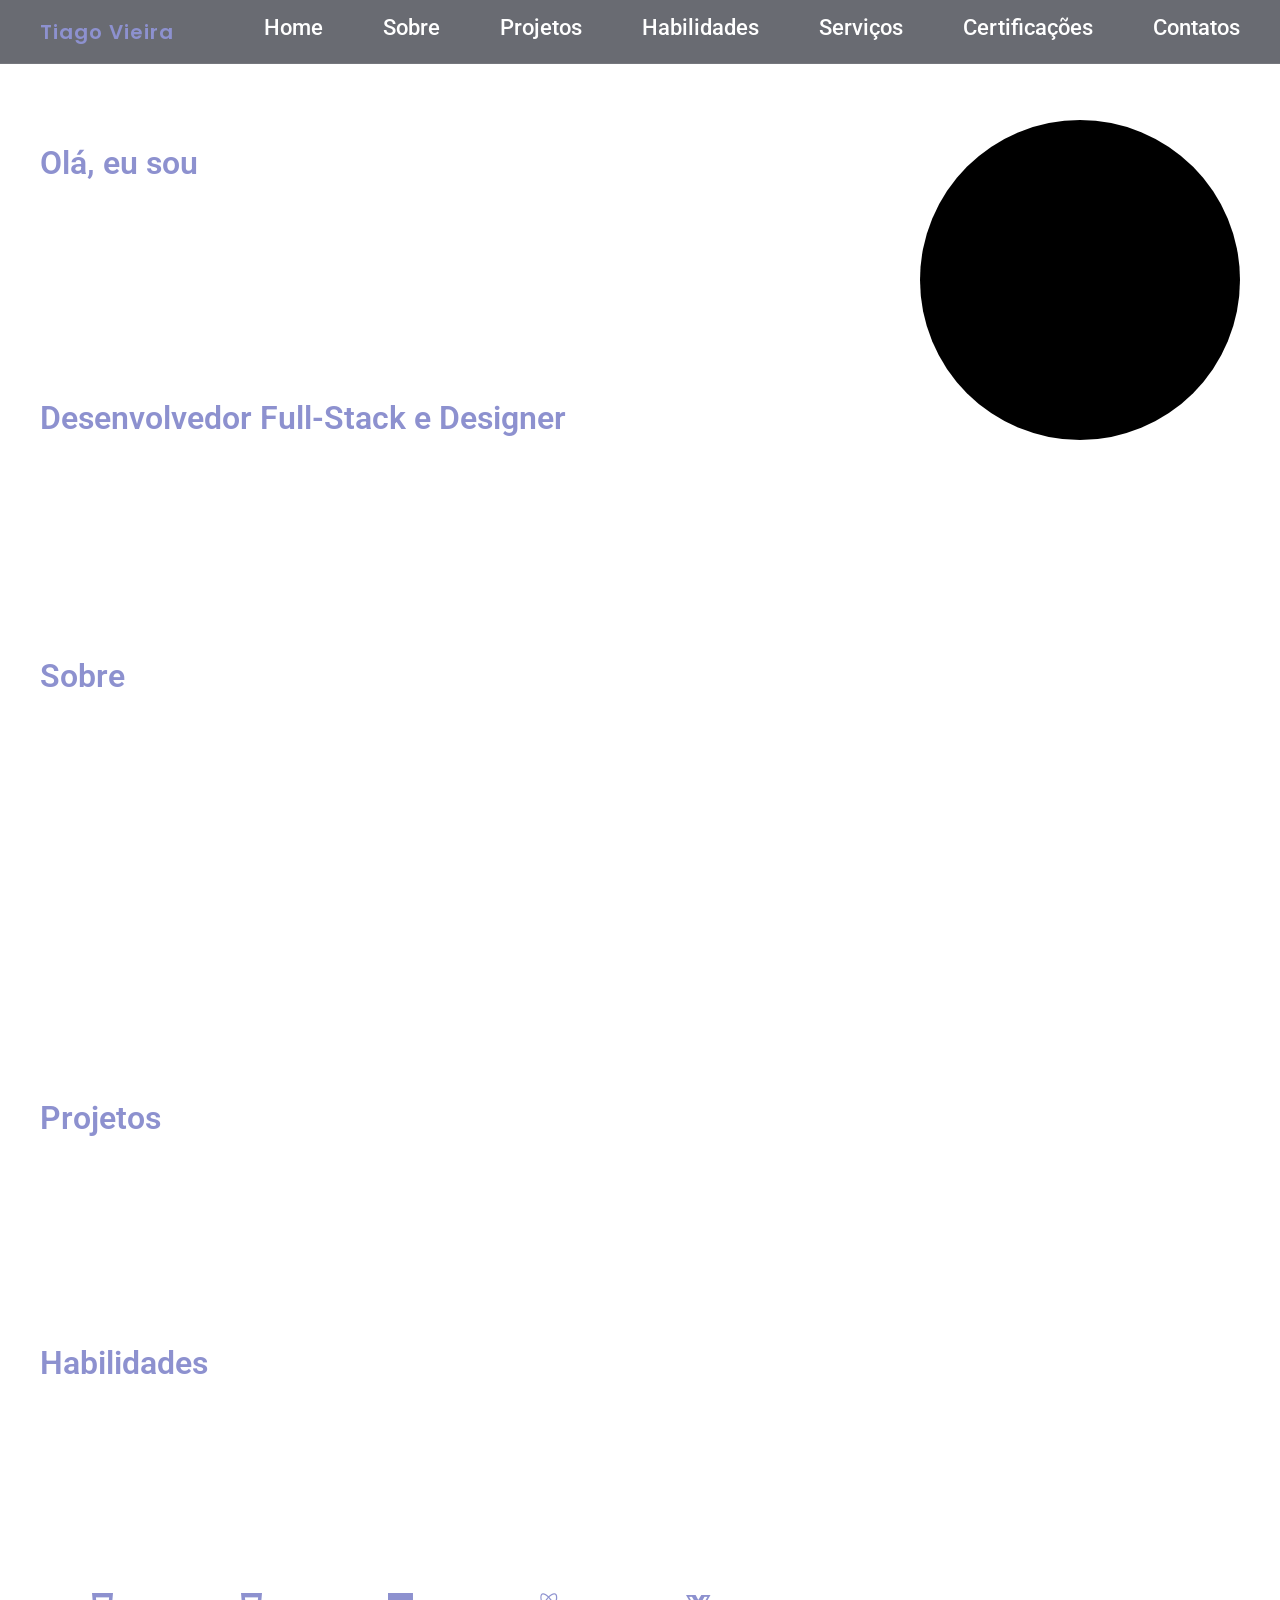
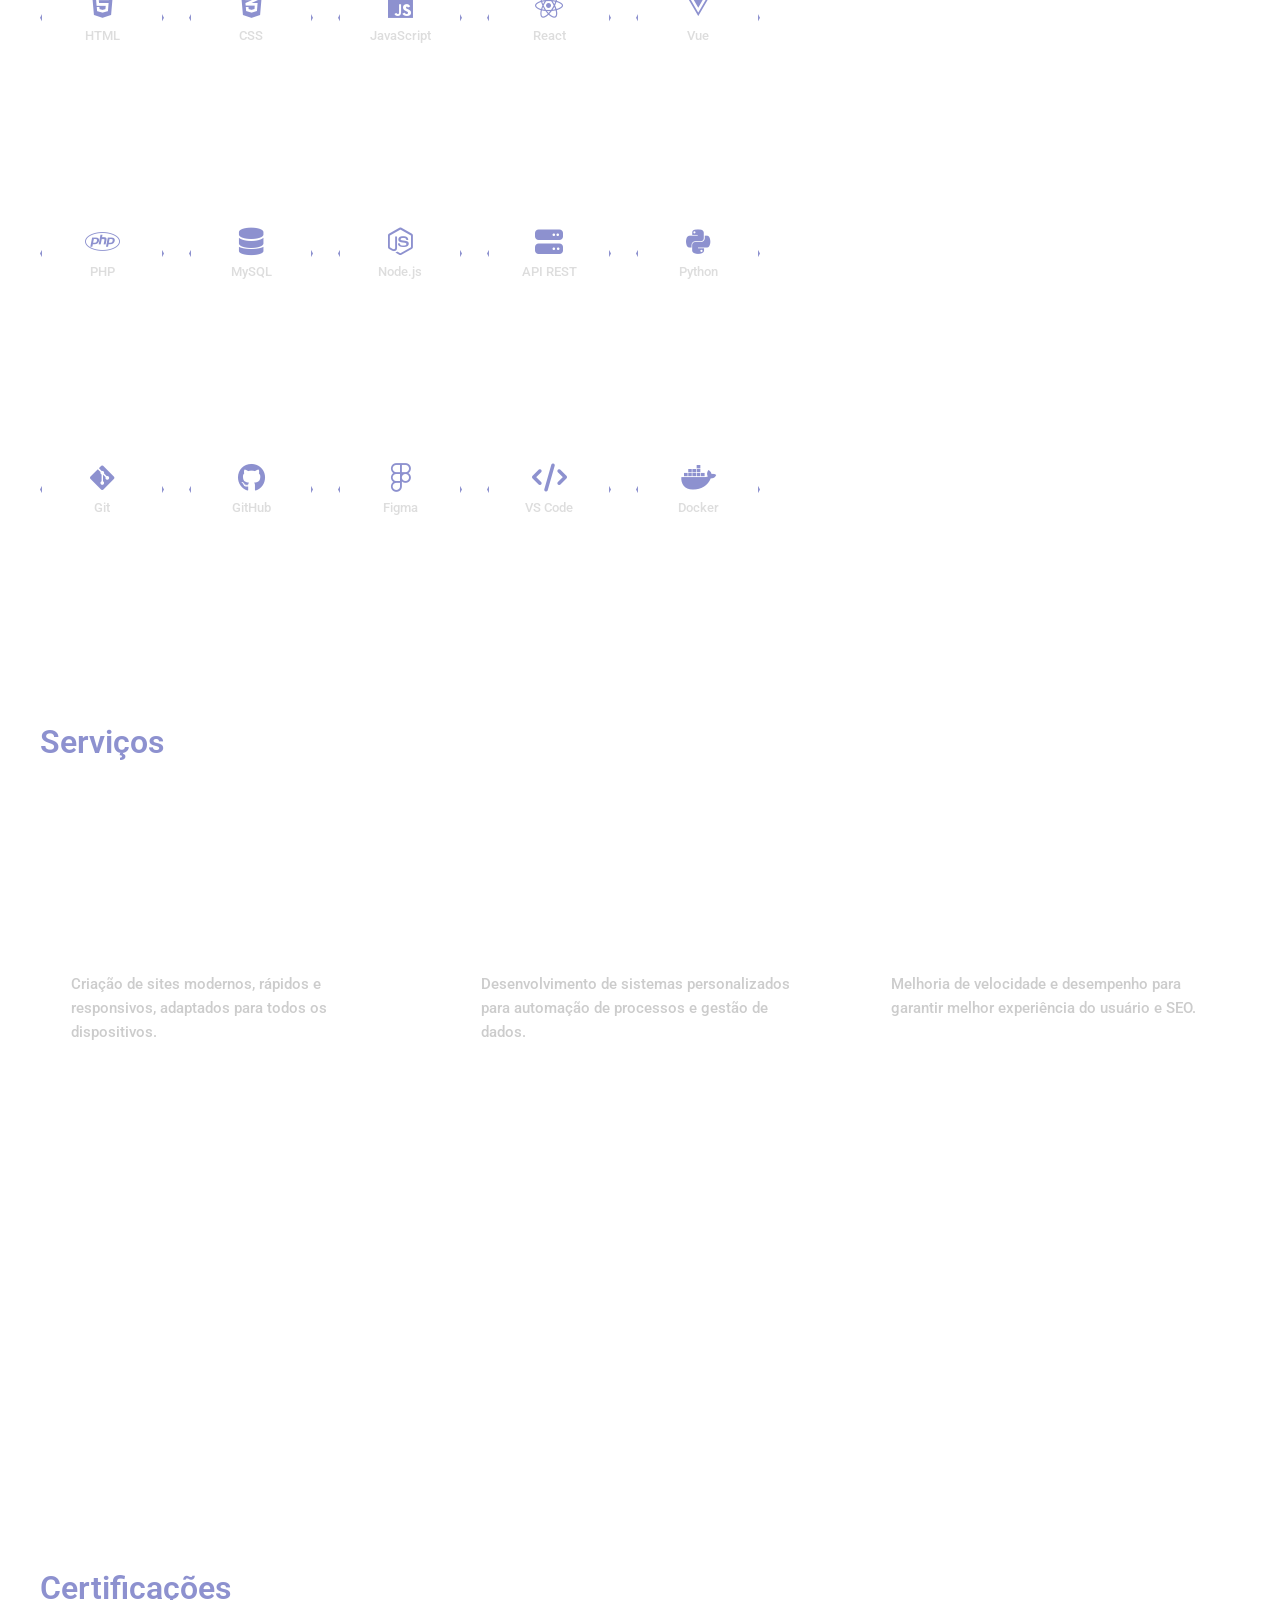
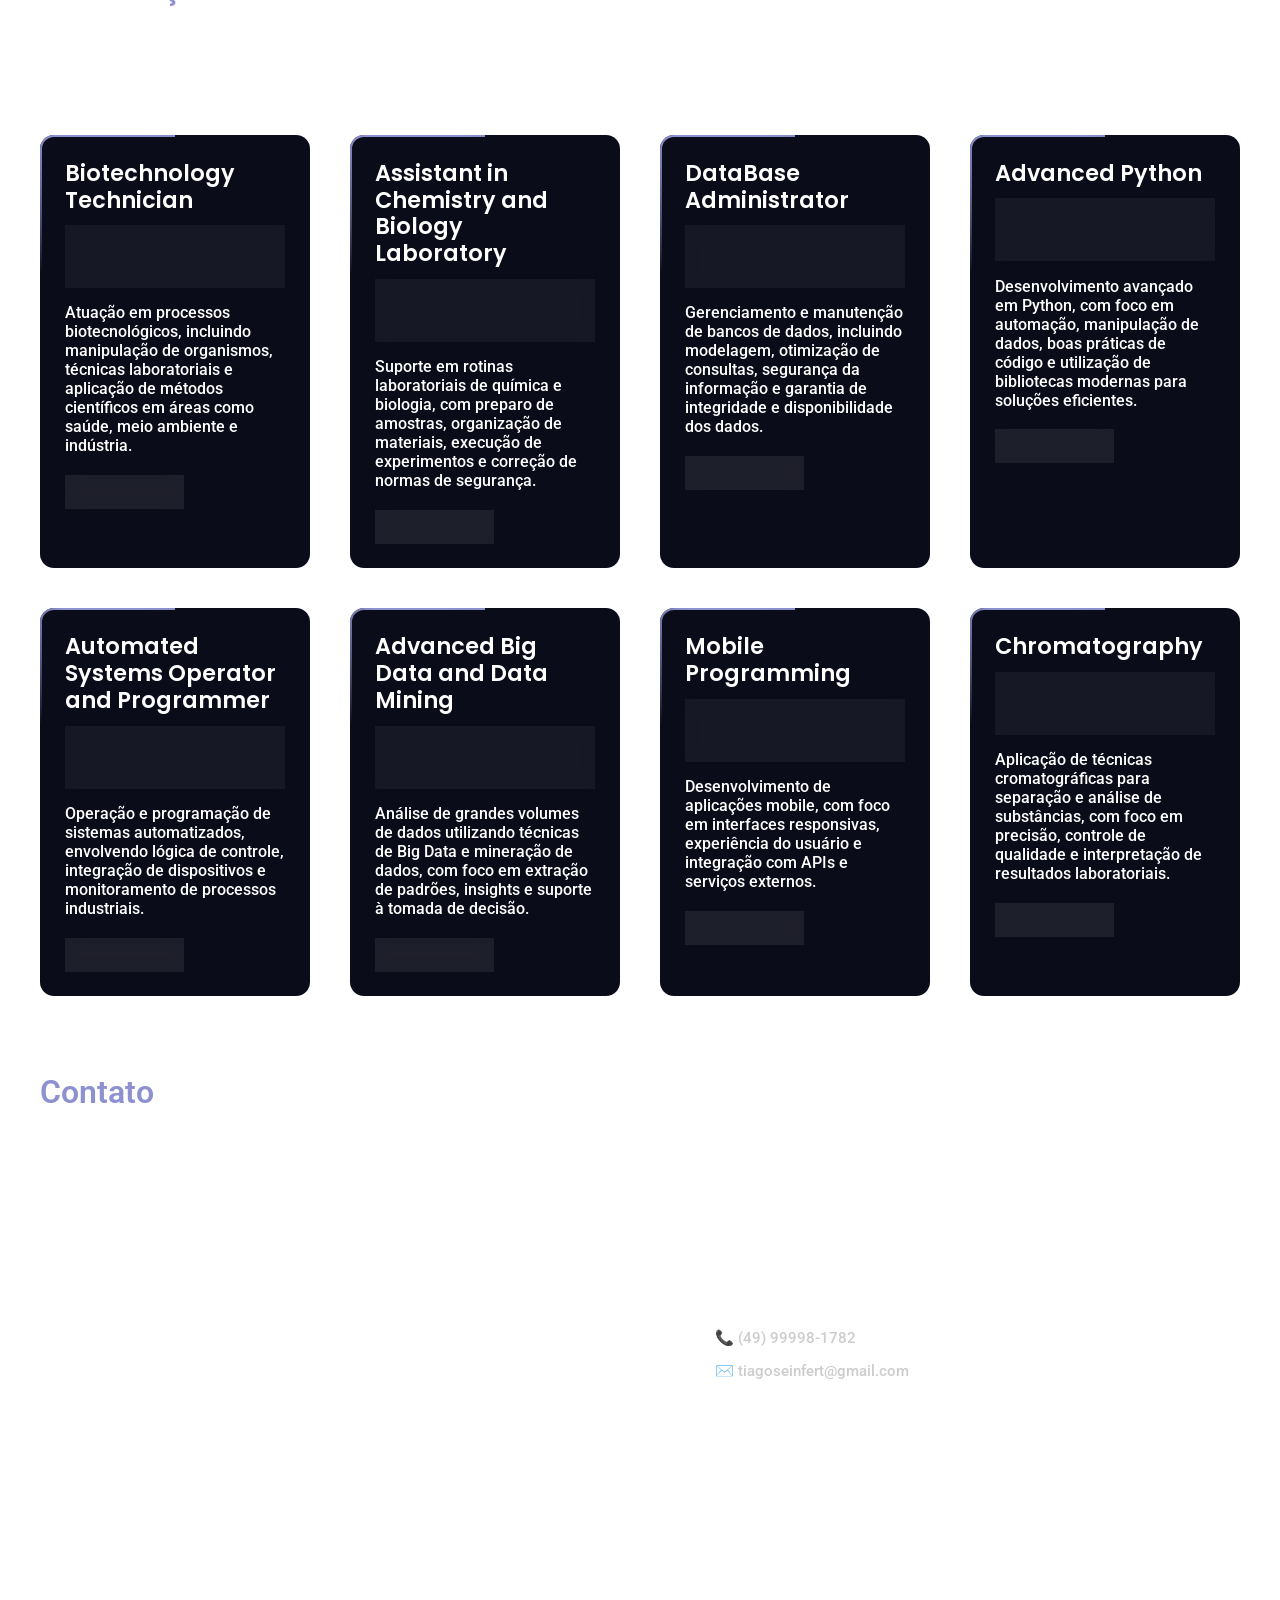
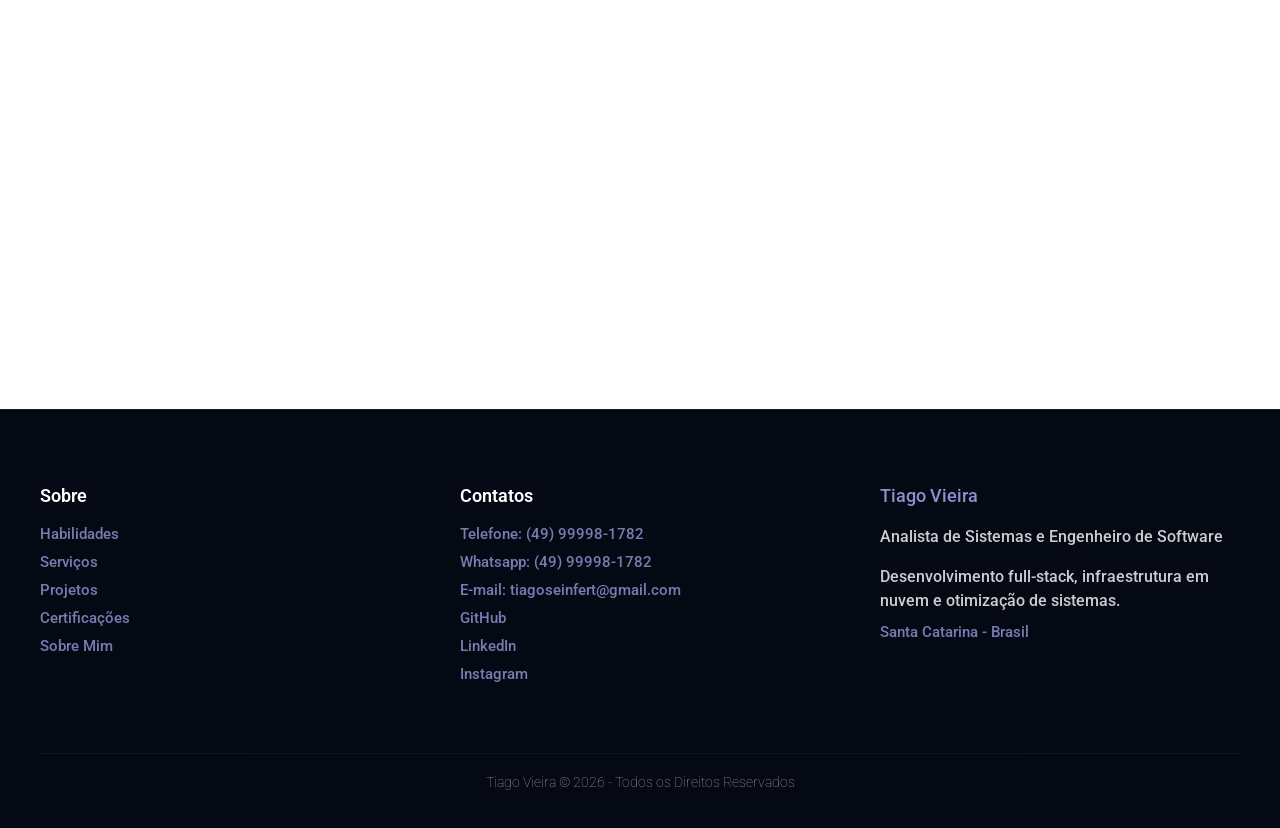
==== index.html @ 8c22acf1 "Update index.html" ====
<!doctype html>
<html lang="pt-br">

<head>

  <!--======================| Codificação e Responsividade |======================-->
  <meta charset="UTF-8" />
  <meta name="viewport" content="width=device-width, initial-scale=1.0" />
  <meta http-equiv="X-UA-Compatible" content="IE=edge" />

  <!--======================| SEO |======================-->
  <meta name="description" content="Portifólio Tiago Vieira" />
  <meta name="author" content="Tiago Vieira">
  <meta name="keywords" content="Tiago, Vieira, portifólio, desenvolvedor, sites, webdesing, software" />
  <meta property="og:title" content="Tiago Vieira - Desenvolvedor Full Stack">
  <meta name="robots" content="index, follow" />

  <!--======================| Fontes |======================-->
  <link rel="preconnect" href="https://fonts.googleapis.com">
  <link rel="preconnect" href="https://fonts.gstatic.com" crossorigin>
  <link href="https://fonts.googleapis.com/css2?family=Poppins:wght@300;400;500;600;700&family=Roboto:wght@300;400;500&display=swap" 
    rel="stylesheet">
  <link href="https://fonts.googleapis.com/css2?family=Roboto:ital,wght@0,100..900;1,100..900&display=swap"
    rel="stylesheet">

  <!--======================| Ícones |======================-->
  <link rel="stylesheet" href="https://cdnjs.cloudflare.com/ajax/libs/font-awesome/6.5.0/css/all.min.css">

  <!--======================| CSS |======================-->
  <link rel="stylesheet" href="css/style.css" />

  <title>Tiago Vieira</title>

</head>

<body>

  <!--======================| Background |======================-->
  <div class="finisher-header" style="width: 100%; height: 100vh"></div>

  <!--======================| Menu |======================-->
  <div id="menu"></div>

  <script>
    fetch("components/menu.html")
      .then((response) => response.text())
      .then((data) => {
        document.getElementById("menu").innerHTML = data;
      })
      .catch((error) => console.error("Erro ao carregar o menu:", error));
  </script>
  <!--======================| Menu |======================-->

  <!--======================| Início |======================-->
  <section class="heros">
    <div class="hero">

      <div class="hero-texto">

        <h2 class="inicio">Olá, eu sou</h2>
        <h1 class="nome">Tiago Vieira</h1>
        <h2 class="inicio">Desenvolvedor Full-Stack e Designer</h2>

        <div class="botoes-inicio">
          <a href="https://github.com/tiagovieira-dev" class="btn-inicio" target="_blank"
            rel="noopener noreferrer">GitHub</a>
          <a href="https://www.linkedin.com/in/tiago-vieira-0540531aa/" class="btn-inicio" target="_blank"
            rel="noopener noreferrer">LinkedIn</a>
          <a href="https://wa.me/49999981782" class="btn-inicio" target="_blank" rel="noopener noreferrer">Whatsapp</a>
        </div>

      </div>

      <div class="foto">
      </div>
    
    </div>
  </section>
  <!--======================| Início |======================-->

  <!--======================| Sobre |======================-->
  <section class="sobre">
    <div class="container">

      <h2>Sobre</h2>

      <p>
        Sou desenvolvedor web em formação, atualmente cursando Análise e Desenvolvimento de Sistemas, com foco em
        desenvolvimento de aplicações web modernas, funcionais e bem estruturadas.
      </p>

      <p>
        Tenho experiência no desenvolvimento de sites institucionais utilizando HTML, CSS, JavaScript e PHP, buscando
        sempre aplicar boas práticas de organização de código, estrutura semântica e interfaces claras para o usuário.
      </p>

      <p>
        Também possuo experiência profissional no setor florestal, o que me proporcionou uma visão prática sobre
        processos empresariais, organização e responsabilidade. Essa vivência contribui diretamente para a forma como
        desenvolvo soluções tecnológicas: priorizando eficiência, simplicidade e utilidade real.
      </p>

      <ul class="sobre-destaques">
        <li>✔ Desenvolvimento Web</li>
        <li>✔ Sistemas e Automação</li>
        <li>✔ Experiência com Processos Reais</li>
        <li>✔ Foco em Performance e Qualidade</li>
      </ul>

    </div>
  </section>
  <!--======================| Sobre |======================-->

  <!--======================| Projetos |======================-->
  <section class="container">
    <div class="projetos">

      <h2>Projetos</h2>

      <article class="projeto">

        <h3>Site institucional</h3>

        <p>
          Desenvolvimento de um site institucional com layout responsivo.
        </p>

      </article>

    </div>
  </section>
  <!--======================| Projetos |======================-->

  <!--======================| Habilidades |======================-->
  <section class="habilidades">
    <div class="container">

      <h2>Habilidades</h2>

      <p class="skills-desc">
        Tecnologias utilizadas no desenvolvimento de soluções modernas,
        com foco em performance, organização e escalabilidade.
      </p>

      <div class="skills-group">
        <h3>Frontend</h3>
        <div class="hex-container">
          <div class="hex-item"><i class="fa-brands fa-html5"></i><span>HTML</span></div>
          <div class="hex-item"><i class="fa-brands fa-css3-alt"></i><span>CSS</span></div>
          <div class="hex-item"><i class="fa-brands fa-js"></i><span>JavaScript</span></div>
          <div class="hex-item"><i class="fa-brands fa-react"></i><span>React</span></div>
          <div class="hex-item"><i class="fa-brands fa-vuejs"></i><span>Vue</span></div>
        </div>
      </div>

      <div class="skills-group">
        <h3>Backend</h3>
        <div class="hex-container">
          <div class="hex-item"><i class="fa-brands fa-php"></i><span>PHP</span></div>
          <div class="hex-item"><i class="fa-solid fa-database"></i><span>MySQL</span></div>
          <div class="hex-item"><i class="fa-brands fa-node-js"></i><span>Node.js</span></div>
          <div class="hex-item"><i class="fa-solid fa-server"></i><span>API REST</span></div>
          <div class="hex-item"><i class="fa-brands fa-python"></i><span>Python</span></div>
        </div>
      </div>

      <div class="skills-group">
        <h3>Ferramentas</h3>
        <div class="hex-container">
          <div class="hex-item"><i class="fa-brands fa-git-alt"></i><span>Git</span></div>
          <div class="hex-item"><i class="fa-brands fa-github"></i><span>GitHub</span></div>
          <div class="hex-item"><i class="fa-brands fa-figma"></i><span>Figma</span></div>
          <div class="hex-item"><i class="fa-solid fa-code"></i><span>VS Code</span></div>
          <div class="hex-item"><i class="fa-brands fa-docker"></i><span>Docker</span></div>
        </div>
      </div>

      <p>
        Experiência no desenvolvimento de aplicações completas, desde a interface
        até a integração com backend e banco de dados.
      </p>

    </div>
  </section>
  <!--======================| Habilidades |======================-->

  <!--======================| Serviços |======================-->
  <section class="container">
    <div class="servicos">

      <h2>Serviços</h2>

      <p class="servicos-sub">
        Soluções digitais desenvolvidas para melhorar a presença online,
        performance e resultados do seu negócio.
      </p>

      <div class="servicos-grid">

        <div class="servico">
          <h3>Desenvolvimento de Sites</h3>
          <p>
            Criação de sites modernos, rápidos e responsivos, adaptados
            para todos os dispositivos.
          </p>
        </div>

        <div class="servico">
          <h3>Sistemas Web</h3>
          <p>
            Desenvolvimento de sistemas personalizados para automação
            de processos e gestão de dados.
          </p>
        </div>

        <div class="servico">
          <h3>Otimização de Performance</h3>
          <p>
            Melhoria de velocidade e desempenho para garantir melhor
            experiência do usuário e SEO.
          </p>
        </div>
      </div>

      <div class="servicos-cta">

        <div class="cta-content">
          <h3>Vamos transformar sua ideia em realidade?</h3>
          <p>
            Desenvolvo sites e sistemas sob medida, com foco em performance,
            design moderno e resultados reais para o seu negócio.
          </p>

          <a href="#contato" class="btn-cta">
            Solicitar orçamento
          </a>
        </div>

      </div>

    </div>
  </section>
  <!--======================| Serviços |======================-->

  <!--======================| Certificações |======================-->
  <section class="container">
    <div class="certificacoes">

      <h2>Certificações</h2>

      <p class="certificacoes-intro">
        Ao longo da minha jornada de aprendizado em tecnologia,
        tenho buscado constantemente aprimorar minhas habilidades
        por meio de cursos e certificações em desenvolvimento web,
        programação e ferramentas utilizadas no mercado.
      </p>

      <div class="certificacoes-grid">

        <article class="certificacao">
          <h3>Biotechnology Technician</h3>
          <div class="cert-header">
            <img src="assets/ifsc.png" alt="IFSC">
            <p class="instituicao">Instituto Federal de Santa Catarina</p>
          </div>
          <p>
            Atuação em processos biotecnológicos, incluindo manipulação de organismos, técnicas laboratoriais e
            aplicação de métodos científicos em áreas como saúde, meio ambiente e indústria.
          </p>
          <a href="link-do-certificado.pdf" target="_blank" rel="noopener" class="btn-certificado">
            Ver certificado
          </a>
        </article>

        <article class="certificacao">
          <h3>Assistant in Chemistry and Biology Laboratory</h3>
          <div class="cert-header">
            <img src="assets/ifsc.png" alt="IFSC">
            <p class="instituicao">Instituto Federal de Santa Catarina</p>
          </div>
          <p>
            Suporte em rotinas laboratoriais de química e biologia, com preparo de amostras, organização de materiais,
            execução de experimentos e correção de normas de segurança.
          </p>
          <a href="link-do-certificado.pdf" target="_blank" rel="noopener" class="btn-certificado">
            Ver certificado
          </a>
        </article>

        <article class="certificacao">
          <h3>DataBase Administrator</h3>
          <div class="cert-header">
            <img src="assets/ifrs.png" alt="IFRS">
            <p class="instituicao">Instituto Federal do Rio Grande do Sul</p>
          </div>
          <p>
            Gerenciamento e manutenção de bancos de dados, incluindo modelagem, otimização de consultas, segurança da
            informação e garantia de integridade e disponibilidade dos dados.
          </p>
          <a href="link-do-certificado.pdf" target="_blank" rel="noopener" class="btn-certificado">
            Ver certificado
          </a>
        </article>

        <article class="certificacao">
          <h3>Advanced Python</h3>
          <div class="cert-header">
            <img src="assets/ifmg.png" alt="IFMG">
            <p class="instituicao">Instituto Federal de Minas Gerais</p>
          </div>
          <p>
            Desenvolvimento avançado em Python, com foco em automação, manipulação de dados, boas práticas de código e
            utilização de bibliotecas modernas para soluções eficientes.
          </p>
          <a href="link-do-certificado.pdf" target="_blank" rel="noopener" class="btn-certificado">
            Ver certificado
          </a>
        </article>

        <article class="certificacao">
          <h3>Automated Systems Operator and Programmer</h3>
          <div class="cert-header">
            <img src="assets/ifmg.png" alt="IFMG">
            <p class="instituicao">Instituto Federal de Minas Gerais</p>
          </div>
          <p>
            Operação e programação de sistemas automatizados, envolvendo lógica de controle, integração de dispositivos
            e monitoramento de processos industriais.
          </p>
          <a href="link-do-certificado.pdf" target="_blank" rel="noopener" class="btn-certificado">
            Ver certificado
          </a>
        </article>

        <article class="certificacao">
          <h3>Advanced Big Data and Data Mining</h3>
          <div class="cert-header">
            <img src="assets/ifmg.png" alt="IFMG">
            <p class="instituicao">Instituto Federal de Minas Gerais</p>
          </div>
          <p>
            Análise de grandes volumes de dados utilizando técnicas de Big Data e mineração de dados, com foco em
            extração de padrões, insights e suporte à tomada de decisão.
          </p>
          <a href="link-do-certificado.pdf" target="_blank" rel="noopener" class="btn-certificado">
            Ver certificado
          </a>
        </article>

        <article class="certificacao">
          <h3>Mobile Programming</h3>
          <div class="cert-header">
            <img src="assets/ifmg.png" alt="IFMG">
            <p class="instituicao">Instituto Federal de Minas Gerais</p>
          </div>
          <p>
            Desenvolvimento de aplicações mobile, com foco em interfaces responsivas, experiência do usuário e
            integração com APIs e serviços externos.
          </p>
          <a href="link-do-certificado.pdf" target="_blank" rel="noopener" class="btn-certificado">
            Ver certificado
          </a>
        </article>

        <article class="certificacao">
          <h3>Chromatography</h3>
          <div class="cert-header">
            <img src="assets/embrapa.png" alt="Embrapa">
            <p class="instituicao">Embrapa</p>
          </div>
          <p>
            Aplicação de técnicas cromatográficas para separação e análise de substâncias, com foco em precisão,
            controle de qualidade e interpretação de resultados laboratoriais.
          </p>
          <a href="link-do-certificado.pdf" target="_blank" rel="noopener" class="btn-certificado">
            Ver certificado
          </a>
        </article>

      </div>

    </div>
  </section>
  <!--======================| Certificações |======================-->

  <!--======================| Contatos |======================-->
  <section class="contato">
    <div class="container">

      <h2>Contato</h2>

      <p class="contato-desc">
        Tem um projeto em mente ou precisa de um site profissional?
        Entre em contato e vamos conversar.
      </p>

      <div class="contato-wrapper">

        <form action="https://formspree.io/f/SEU_ID_AQUI" method="POST" class="form-contato">

          <div class="input-group">
            <input type="text" name="nome" required>
            <label>Seu nome</label>
          </div>

          <div class="input-group">
            <input type="email" name="email" required>
            <label>Seu e-mail</label>
          </div>

          <div class="input-group">
            <textarea name="mensagem" rows="5" required></textarea>
            <label>Mensagem</label>
          </div>

          <button type="submit" class="btn-contato">
            Enviar mensagem
          </button>

        </form>

        <div class="contato-info">
          <h3>Outras formas de contato</h3>
          <ul>
            <li>📞 (49) 99998-1782</li>
            <li>✉️ tiagoseinfert@gmail.com</li>
            <li><a href="https://github.com/tiagovieira-dev" target="_blank">GitHub</a></li>
            <li><a href="https://www.linkedin.com/" target="_blank">LinkedIn</a></li>
          </ul>
        </div>

      </div>

    </div>
  </section>
  <!--======================| Contatos |======================-->

  <!--======================| Chamada |======================-->
  <section class="container">
    <div class="chamada">

      <h1>Vamos criar algo extraordinário!</h1>
      
      <h3>
        Disponível para oportunidades de trabalho freelance e por contrato.
      </h3>

    </div>
  </section>
  <!--======================| Chamada |======================-->

  <!--======================| Rodapé |======================-->
  <div id="rodape"></div>

  <script>
    fetch("components/rodape.html")
      .then((response) => response.text())
      .then((data) => {
        document.getElementById("rodape").innerHTML = data;
      })
      .catch((error) => console.error("Erro ao carregar o rodapé:", error));
  </script>
  <!--======================| Rodapé |======================-->

  <!--======================| Background |======================-->
  <script src="js/finisher-header.es5.min.js" type="text/javascript"></script>
  <script src="components/background.js"></script>
  <!--======================| Background |======================-->

</body>

</html>
---- css/style.css ----
/*Reset*/
body {
  margin: 0;
  color: white;
  box-sizing: border-box;
  min-height: 100%;
}

* {
  font-family: "Roboto", sans-serif;
  font-optical-sizing: auto;
  font-weight: 500;
  font-style: normal;
  font-variation-settings: "wdth" 100;
}

::-webkit-scrollbar {
  display: none;
}

:root{
  --section-spacing: 70px;
}


/* ========================= */
/* NAVBAR */
/* ========================= */

.navbar{

  position:fixed;
  top:0;
  left:0;
  
  width:100%;
  
  z-index:1000;
  
  background: rgba(5,9,20,0.6);
  
  backdrop-filter: blur(12px);
  -webkit-backdrop-filter: blur(12px);
  
  border-bottom:1px solid rgba(255,255,255,0.08);
  
  }

  .nav-container{
  
  display:flex;
  justify-content:space-between;
  align-items:center;
  }
  
  
  /* ========================= */
  /* LOGO */
  /* ========================= */
  
  .logo{
  
  font-size:20px;
  font-weight:600;
  
  color:#8D91CF;
  
  letter-spacing:1px;
  
  cursor:pointer;
  
  }
  
  
  /* ========================= */
  /* MENU */
  /* ========================= */
  
  .nav-menu{
  
  display:flex;
  gap:30px;
  
  list-style:none;
  
  }
  
  
  /* links */
  
  .nav-menu a{
  
  text-decoration:none;
  
  color:#ffffff;
  
  font-size:14px;
  
  position:relative;
  
  transition:all 0.3s ease;
  
  }
  
  
  /* ========================= */
  /* HOVER EFEITO LINHA */
  /* ========================= */
  
  .nav-menu a::after{
  
  content:"";
  
  position:absolute;
  
  left:0;
  bottom:-5px;
  
  width:0%;
  height:2px;
  
  background:#8D91CF;
  
  transition:width 0.3s ease;
  
  }
  
  .nav-menu a:hover{
  
  color:#8D91CF;
  
  }
  
  .nav-menu a:hover::after{
  
  width:100%;
  
  }
  
  
  /* ========================= */
  /* ESTADO ATIVO */
  /* ========================= */
  
  .nav-menu a.active{
  
  color:#CB634F;
  
  }
  
  .nav-menu a.active::after{
  
  width:100%;
  
  }
  
  
  /* ========================= */
  /* ESPAÇO PARA O MENU FIXO */
  /* ========================= */
  
  body{
  
  padding-top:70px;
  
  }

.container {
  max-width: 1200px;
  margin: 0 auto;
  padding: 0 20px;
}

.finisher-header {
  position: fixed;
  top: 0;
  left: 0;
  width: 100%;
  height: 100%;
  z-index: -1;
}

.content {
  position: relative;
  text-align: center;
  padding-top: 200px;
}

.menu {
  list-style: none;
  display: flex;
  max-width: 1200px;
  flex-direction: row;
  justify-content: center;
  margin: 0;
  padding: 0;
  display: flex;
  gap: 60px;
}

.menu li a {
  display: block;
  padding: 15px 0px;
  text-decoration: none;
  color: white;
  font-size: 22px;
  color: #ffffff;
}

.menu li a:hover {
  border-radius: 8px;
  background: rgba(255, 255, 255, 0.15);
  transform: translateY(-2px); 
  box-shadow: 0 5px 20px rgba(0, 0, 0, 0.3);
}

.direitos {
  font-size: 1rem;
  font-weight: 100;
}

.container-footer {
  display: flex;
  max-width: 1200px;
  margin: 0 auto;
  padding: 0 20px;
  justify-content: space-between;
  gap: 40px;
}

.footer-row {
  flex: 1;
}
.nome {
  font-size: 9rem;
  line-height: 1;
  color: #ffffff;
}

.inicio {
  font-size: 2rem;
  line-height: 1;
}

              /*Botões Inicio*/

.btn-inicio {
  display: inline-block;
  padding: 12px 22px;
  color: #ffffff;
  background: rgba(255, 255, 255, 0.08);
  text-decoration: none;
  border-radius: 8px;
  font-weight: 600;
  cursor: pointer;
  transition:
    background 0.2s ease,
    transform 0.1s ease;
}

.btn-inicio:hover {
  background: rgba(255, 255, 255, 0.15);
  transform: translateY(-2px);
  box-shadow: 0 5px 20px rgba(0, 0, 0, 0.3);
}

.btn-inicio:active {
  transform: translateY(0);
}

.botoes-inicio {
  display: flex;
  gap: 1rem;
}

.inicio {
  margin: 0.4rem 1;
}

.nome {
  margin: 0.4rem 0;
}

.foto {
  display: flex;
  flex-direction: row;
  align-items: center;
  background-color: #000000;
  border-radius: 50%;
  width: 20rem;
  height: 20rem;
}

.nome {
  flex: 1;
}

.hero {
  display: flex;
  justify-content: space-between;
  max-width: 1200px;
  margin: 0 auto;
}

.servicos-grid {
  display: grid;
  grid-template-columns: repeat(auto-fit, minmax(250px, 1fr));
  gap: 40px;
}

h2 {
  color: #8d91cf;
}

              /*Certificações*/

.certificacoes-grid {
  display: grid;
  grid-template-columns: repeat(auto-fit, minmax(250px, 1fr));
  gap: 40px;
  padding-top: 20px;
}

/* CARD BASE */
.certificacao {
  position: relative;
  padding: 25px;
  border-radius: 14px;
  background: #0b0c1a;
  overflow: hidden;
  transition:
    transform 0.35s ease,
    box-shadow 0.35s ease;
}

/* BORDA ANIMADA (COBRA) */
.certificacao::before {
  content: "";
  position: absolute;
  inset: -2px;
  border-radius: 14px;
  background: conic-gradient(
    from 0deg,
    transparent 0deg,
    transparent 300deg,
    #8D91CF 330deg,
    #8D91CF 350deg,
    transparent 700deg
  );
  animation: snakeBorder 5s linear infinite;
  z-index: 0;
}

/* FUNDO INTERNO DO CARD */
.certificacao::after {
  content: "";
  position: absolute;
  inset: 2px;
  border-radius: 12px;
  background: #0b0c1a;
  z-index: 1;
}

/* CONTEÚDO DO CARD FICA ACIMA */
.certificacao * {
  position: relative;
  z-index: 2;
}

/* HOVER SUAVE */
.certificacao:hover {
  transform: translateY(-6px);
  box-shadow:
    0 10px 30px #4a4e81,
    0 0 20px #626694
}

/* ANIMAÇÃO DA COBRA */
@keyframes snakeBorder {
  0% {
    transform: rotate(0deg);
  }

  100% {
    transform: rotate(360deg);
  }
}

.instituicao {
  font-size: 0.9rem;
  opacity: 0.7;
}

              /*Certificações*/

/* HABILIDADES */

.habilidades h2 {
  justify-content: center;
}

.habilidades-grid {
  max-width: 1200pc;
  justify-content: center;
  display: flex;
  gap: 40px;
  overflow: hidden;
  margin-top: 40px;
}

/* ANIMAÇÃO DA LINHA */
@keyframes scrollSkills {
  0% {
    transform: translateX(100%);
  }

  100% {
    transform: translateX(-100%);
  }
}

/* HEXAGONO */
.skill-hex {
  width: 120px;
  height: 130px;
  display: flex;
  flex-direction: column;
  align-items: center;
  justify-content: center;
  clip-path: polygon(50% 0%, 100% 25%, 100% 75%, 50% 100%, 0% 75%, 0% 25%);
  background: rgba(255, 255, 255, 0.04);
  transition:
    transform 0.35s ease,
    box-shadow 0.35s ease;
  animation: floatHex 6s ease-in-out infinite;
}

/* ANIMAÇÃO FLUTUANTE */
@keyframes floatHex {
  0% {
    transform: translateY(0px);
  }

  50% {
    transform: translateY(-6px);
  }

  100% {
    transform: translateY(0px);
  }
}

/* HOVER */
.skill-hex:hover {
  transform: scale(1.08);
  box-shadow:
    0 10px 25px rgba(0, 0, 0, 0.35),
    0 0 15px rgba(129, 132, 226, 0.25);
}

/* ICONES */
.skill-hex i {
  font-size: 36px;
  margin-bottom: 8px;
  transition:
    transform 0.3s ease,
    filter 0.3s ease;
}

/* animação do ícone */
.skill-hex:hover i {
  transform: scale(1.2);
  filter: drop-shadow(0 0 6px currentColor);
}

/* TEXTO */
.skill-hex span {
  font-size: 14px;
  opacity: 0.85;
}


/* FOOTER */
footer {
  background: #050914;
  border-top: 1px solid rgba(255, 255, 255, 0.08);
  margin-top: 120px;
  padding: 60px 20px 20px;
  color: #8D91CF;
  font-size: 15px;
}

/* GRID PRINCIPAL */
.container-footer {
  max-width: 1200px;
  margin: auto;
  display: grid;
  grid-template-columns: repeat(auto-fit, minmax(220px, 1fr));
  gap: 60px;
}

/* TITULOS */
footer h2 {
  font-size: 18px;
  margin-bottom: 18px;
  color: #ffffff;
  font-weight: 600;
}

/* LISTAS */
footer ul {
  list-style: none;
  padding: 0;
  margin: 0;
}

footer li {
  margin-bottom: 10px;
  opacity: 0.85;
}

/* LINKS */
footer a {
  color: #8D91CF;
  text-decoration: none;
  transition: all 0.35s ease;
}

/* hover elegante */
footer a:hover {
  color: #ffffff;
  padding-left: 4px;
}

/* TEXTO DESCRITIVO */
footer p {
  margin-bottom: 10px;
  opacity: 0.8;
  line-height: 1.5;
}

/* DIREITOS AUTORAIS */
.direitos {
  text-align: center;
  margin-top: 60px;
  font-size: 14px;
  opacity: 0.6;
  border-top: 1px solid rgba(255, 255, 255, 0.08);
  padding-top: 20px;
}


.chamada {
  padding-top: 3rem;
}

.cert-header{

  display:flex;
  align-items:center;
  gap:12px;
  padding:10px 14px;
  background: rgba(255,255,255,0.05);
  border:1px solid rgba(255,255,255,0.08);
  border-radius:8px;
  backdrop-filter: blur(8px);
  margin:12px 0;
  transition:all 0.3s ease;
  
  }
  
  
  /* hover leve e elegante */
  
  .certificacao:hover .cert-header{
  
  background: rgba(255,255,255,0.08);
  
  border-color: rgba(255, 255, 255, 0.4);
  
  }
  
  /* imagem */
  
  .cert-header img{

    width:32px;
    height:32px;
    
    object-fit:contain;
    
    background:#ffffff;     /* fundo claro */
    padding:4px;
    
    border-radius:6px;
    
    }
  

  /* nome da instituição */
  
  .instituicao{
  
  font-size:13px;
  
  opacity:0.8;
  
  margin:0;
  
  }

  
  
  /* BOTÃO */
  
  .btn-certificado{
  
  display:inline-block;
  
  margin-top:4px;
  
  padding:8px 16px;
  
  font-size:13px;
  
  border-radius:6px;
  
  text-decoration:none;
  
  color:#ffffff;
  
  background: rgba(255,255,255,0.08);
  
  border:1px solid rgba(255,255,255,0.15);
  
  backdrop-filter: blur(8px);
  
  transition:all 0.3s ease;
  
  }
  
  
  /* HOVER */
  
  .btn-certificado:hover{
  
  background:#ffffff;
  
  color:#000;
  
  transform:translateY(-2px);
  
  }

  h3 {
    margin-top: 0.2px;
  }

  /* ========================= */
/* PADRÃO GLOBAL DE SEÇÕES */
/* ========================= */
  
  
  /* títulos */
  
  section h2{
  
  font-size:32px;
  margin-bottom:40px;
  
  position:relative;
  
  }
  
  
  /* linha decorativa elegante */
  
  section h2::after{
  
  content:"";
  
  display:block;
  
  width:60px;
  height:3px;
  
  margin-top:10px;
  
  background:#ffffff;
  
  border-radius:2px;
  
  }


/* título */
#sobre h2{
  font-size: 2.5rem;
  margin-bottom: 40px;
  position: relative;
  display: inline-block;
}

/* linha decorativa elegante */
#sobre h2::after{
  content: "";
  position: absolute;
  left: 0;
  bottom: -10px;
  width: 60%;
  height: 3px;
  background: linear-gradient(90deg, #ffffff, transparent);
  border-radius: 2px;
}

/* texto */
#sobre p{
  font-size: 1.05rem;
  line-height: 1.8;
  color: #ffffff;
  margin-bottom: 20px;
  max-width: 800px;
}

/* destaque na primeira frase */
#sobre p:first-of-type{
  font-size: 1.15rem;
  color: #fff;
}

/* subtítulo */
.servicos-sub{
  color: #ffffff;
  max-width: 600px;
  margin-bottom: 50px;
}

/* grid */
.servicos-grid{
  display: grid;
  grid-template-columns: repeat(auto-fit, minmax(260px,1fr));
  gap: 30px;
}

/* card */
.servico{
  padding: 30px;
  border-radius: 12px;

  background: rgba(255,255,255,0.02);
  border: 1px solid rgba(255,255,255,0.08);

  transition: all 0.3s ease;
}

/* hover mais sutil que certificações */
.servico:hover{
  transform: translateY(-5px);
  border-color: #8D91CF;
  background: rgba(255, 255, 255, 0.08);
}

/* título */
.servico h3{
  margin-bottom: 15px;
  font-size: 1.2rem;
}

/* texto */
.servico p{
  color: #ccc;
  font-size: 0.95rem;
  line-height: 1.6;
}

/* ===== CTA SERVIÇOS ===== */

.servicos-cta{
  margin-top: 80px;
  padding: 60px 30px;
  border-radius: 16px;

  position: relative;
  overflow: hidden;

  background: linear-gradient(135deg, rgba(240, 240, 240, 0.15), rgba(2,63,137,0.15));
  border: 1px solid rgba(255,255,255,0.08);

  backdrop-filter: blur(10px);
}

/* brilho suave animado */
.servicos-cta::before{
  content: "";
  position: absolute;
  width: 200%;
  height: 200%;
  top: -50%;
  left: -50%;

  background: radial-gradient(circle, rgba(255,255,255,0.08), transparent 60%);
  animation: glowMove 8s linear infinite;
}

@keyframes glowMove{
  0%{
    transform: rotate(0deg);
  }
  100%{
    transform: rotate(360deg);
  }
}

/* conteúdo acima do efeito */
.cta-content{
  position: relative;
  z-index: 2;
  text-align: center;
  max-width: 700px;
  margin: 0 auto;
}

/* título */
.cta-content h3{
  font-size: 1.8rem;
  margin-bottom: 15px;
}

/* texto */
.cta-content p{
  color: #ccc;
  margin-bottom: 30px;
  line-height: 1.6;
}

/* botão */
.btn-cta{
  display: inline-block;
  padding: 14px 28px;
  border-radius: 30px;

  font-weight: 600;
  text-decoration: none;

  color: #fff;
  background: linear-gradient(135deg, #8D91CF, #4c52a3);

  transition: all 0.3s ease;
}

/* hover do botão */
.btn-cta:hover{
  transform: translateY(-3px);
  box-shadow: 0 10px 25px #3f425e;
}

/* efeito leve ao passar mouse no container */
.servicos-cta:hover{
  transform: translateY(-4px);
  transition: 0.3s;
}

@keyframes pulse{
  0%{ box-shadow: 0 0 0 0 rgba(79, 91, 203, 0.5); }
  70%{ box-shadow: 0 0 0 15px rgba(203,99,79,0); }
  100%{ box-shadow: 0 0 0 0 rgba(203,99,79,0); }
}

.btn-cta{
  animation: pulse 2.5s infinite;
}

/* ===== SEÇÃO ===== */

#habilidades{
  padding: 100px 20px;
}


/* ===== TITULO ===== */

#habilidades h2{
  font-size: 2.5rem;
  margin-bottom: 20px;
}

.skills-desc{
  max-width: 600px;
  color: #ffffff;
  margin-bottom: 60px;
}

/* ===== GRUPOS ===== */

.skills-group{
  margin-bottom: 60px;
}

.skills-group h3{
  margin-bottom: 25px;
  color: #ffffff;
}

/* ===== HEXÁGONOS ===== */

.hex-container{
  display: flex;
  flex-wrap: wrap;
  gap: 25px;
}

.hex-item{
  width: 120px;
  height: 120px;

  clip-path: polygon(
    25% 5%, 75% 5%,
    100% 50%, 75% 95%,
    25% 95%, 0% 50%
  );

  display: flex;
  flex-direction: column;
  align-items: center;
  justify-content: center;
  gap: 8px;

  background: rgba(255,255,255,0.03);

  border: 2px solid #8D91CF;

  transition: all 0.3s ease;
  position: relative;
}

/* ícones */
.hex-item i{
  font-size: 28px;
  color: #8D91CF;
}

/* texto */
.hex-item span{
  font-size: 0.8rem;
  color: #ddd;
}

/* hover profissional */
.hex-item:hover{
  transform: translateY(-8px) scale(1.05);
  box-shadow: 0 10px 25px rgba(112, 79, 203, 0.3);
  background: rgba(81, 79, 203, 0.08);
}

/* glow suave */
.hex-item::before{
  content: "";
  position: absolute;
  inset: 0;
  border-radius: 10px;
  opacity: 0;
  transition: 0.3s;
}

.hex-item:hover::before{
  opacity: 1;
  box-shadow: 0 0 20px rgba(81, 79, 203, 0.4);
}

/* ===== TEXTO EXTRA ===== */

.skills-highlight{
  max-width: 700px;
  margin-top: 40px;
  color: #ccc;
}

/* ===== RESPONSIVO ===== */

@media(max-width:768px){
  .hex-container{
    justify-content: center;
  }
}

/* ===== SEÇÃO ===== */

#contato{
  padding: 100px 20px;
}


/* título */

#contato h2{
  font-size: 2.5rem;
  margin-bottom: 20px;
}

/* descrição */

.contato-desc{
  color: #ffffff;
  margin-bottom: 50px;
  max-width: 500px;
}

/* layout */

.contato-wrapper{
  display: grid;
  grid-template-columns: 1fr 1fr;
  gap: 50px;
}

/* ===== FORM ===== */

.form-contato{
  display: flex;
  flex-direction: column;
  gap: 25px;
  padding: 30px;
  border-radius: 12px;
  background: rgba(255,255,255,0.02);
  border: 1px solid rgba(255,255,255,0.08);
  backdrop-filter: blur(8px);
  align-items: stretch;
}

/* inputs */

.input-group{
  position: relative;
  width: 100%;
}

.input-group input,
.input-group textarea{
  width: 100%;
  display: block;
  padding: 14px;
  box-sizing: border-box;
  border-radius: 8px;
  border: 1px solid rgba(255, 255, 255, 0.1);
  background: transparent;
  color: #fff;
  outline: none;
}

/* label animado */

.input-group label{
  position: absolute;
  left: 14px;
  top: 50%;
  transform: translateY(-50%);
  color: #aaa;
  pointer-events: none;
  transition: 0.3s;
}

/* textarea ajuste */

.input-group textarea + label{
  top: 20px;
}

/* efeito focus */

.input-group input:focus + label,
.input-group input:valid + label,
.input-group textarea:focus + label,
.input-group textarea:valid + label{
  top: -8px;
  left: 10px;
  font-size: 0.75rem;
  color: #565BAA;
}

/* botão */

.btn-contato{
  padding: 14px;
  border: none;
  border-radius: 30px;

  background: linear-gradient(135deg, #565BAA, #5f5eaa);
  color: #fff;

  font-weight: 600;
  cursor: pointer;

  transition: 0.3s;
}

.btn-contato:hover{
  transform: translateY(-3px);
  box-shadow: 0 10px 25px rgba(87, 79, 203, 0.4);
}

/* ===== INFO ===== */

.contato-info{
  padding: 30px;
}

.contato-info h3{
  margin-bottom: 20px;
}

.contato-info ul{
  list-style: none;
  color: #ccc;
}

.contato-info li{
  margin-bottom: 15px;
}

.contato-info a{
  color: #ffffff;
  text-decoration: none;
}

/* ===== RESPONSIVO ===== */

@media(max-width:768px){

  .contato-wrapper{
    grid-template-columns: 1fr;
  }

}

.servicos {
  padding-bottom: 70px;
}


/* ===================== ROOT (PADRÕES) ===================== */
:root {
  --font-title: 'Poppins', sans-serif;
  --font-text: 'Roboto', sans-serif;

  --color-text: #ffffff;
  --color-muted: #ffffff;
  --color-primary: #8D91CF;
  --color-white: #ffffff;

  --line-height: 1.6;
}

/* ===================== BODY ===================== */
body {
  font-family: var(--font-text);
  font-size: 16px;
  color: var(--color-text);
}

/* ===================== TÍTULOS ===================== */
h1, h3, h4 {
  font-family: var(--font-title);
  font-weight: 600;
  line-height: 1.2;
  color: var(--color-text);
}

/* H1 */
h1 {
  font-size: 3rem;
  letter-spacing: -1px;
}

/* H2 */
h2 {
  color: #8D91CF;
  font-weight: 600;
  line-height: 1.2;
  font-size: 2.2rem;
  margin-bottom: 20px;
}

/* H3 */
h3 {
  font-size: 1.4rem;
  margin-bottom: 10px;
}

/* ===================== TEXTO ===================== */
p {
  font-size: 1rem;
  color: var(--color-muted);
  margin-bottom: 16px;
}

/* Texto menor */
small {
  font-size: 0.85rem;
  color: var(--color-muted);
}

/* ===================== LISTAS ===================== */
ul {
  margin-top: 15px;
  padding-left: 20px;
}

li {
  margin-bottom: 8px;
  font-size: 0.95rem;
}

/* ===================== LINKS ===================== */
a {
  text-decoration: none;
  color: inherit;
}


/* ===================== SECTIONS ===================== */
section {
  padding: 50px 0;
}

/* ===================== SKILLS ===================== */
.skills-desc {
  max-width: 600px;
  margin-bottom: 30px;
}

/* ===================== PROJETOS ===================== */
.projeto-card p {
  font-size: 0.95rem;
}

/* ===================== RESPONSIVO ===================== */
@media (max-width: 768px) {
  h1 {
    font-size: 2.2rem;
  }

  h2 {
    font-size: 1.8rem;
  }
}
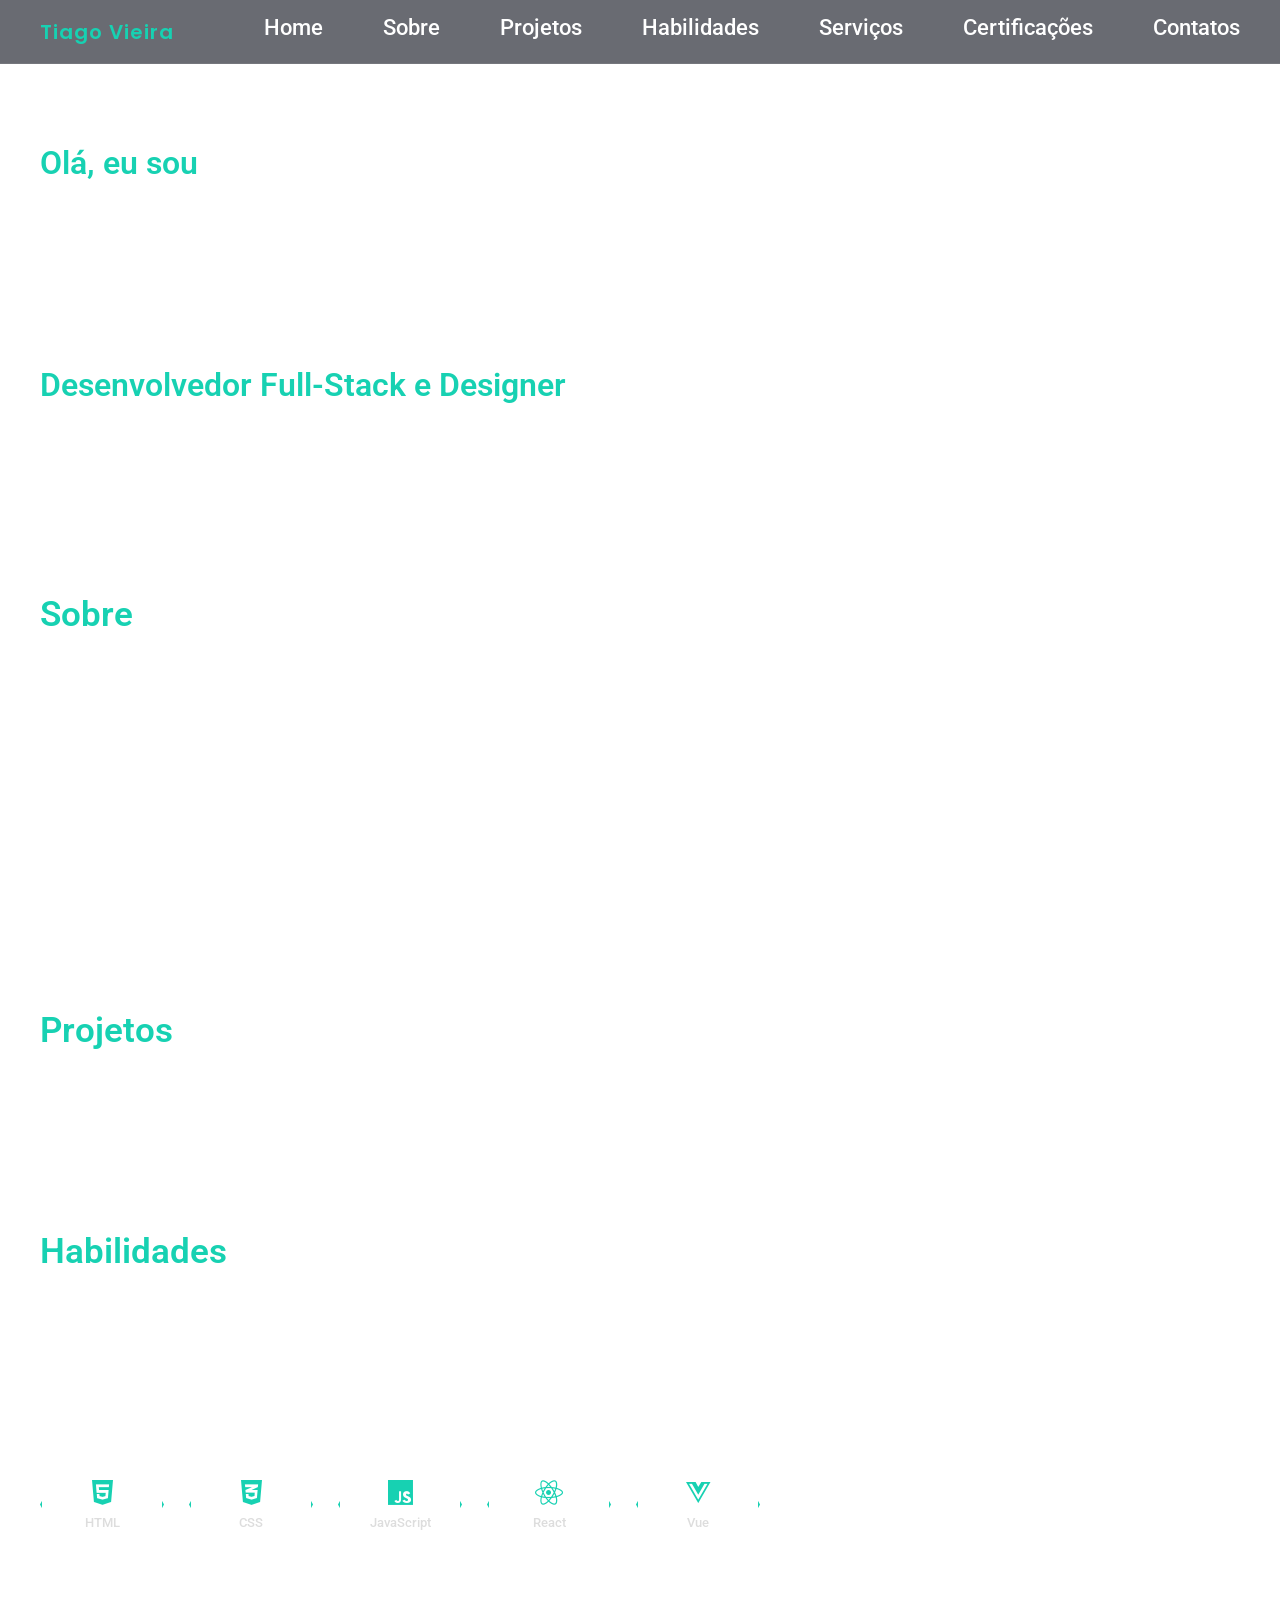
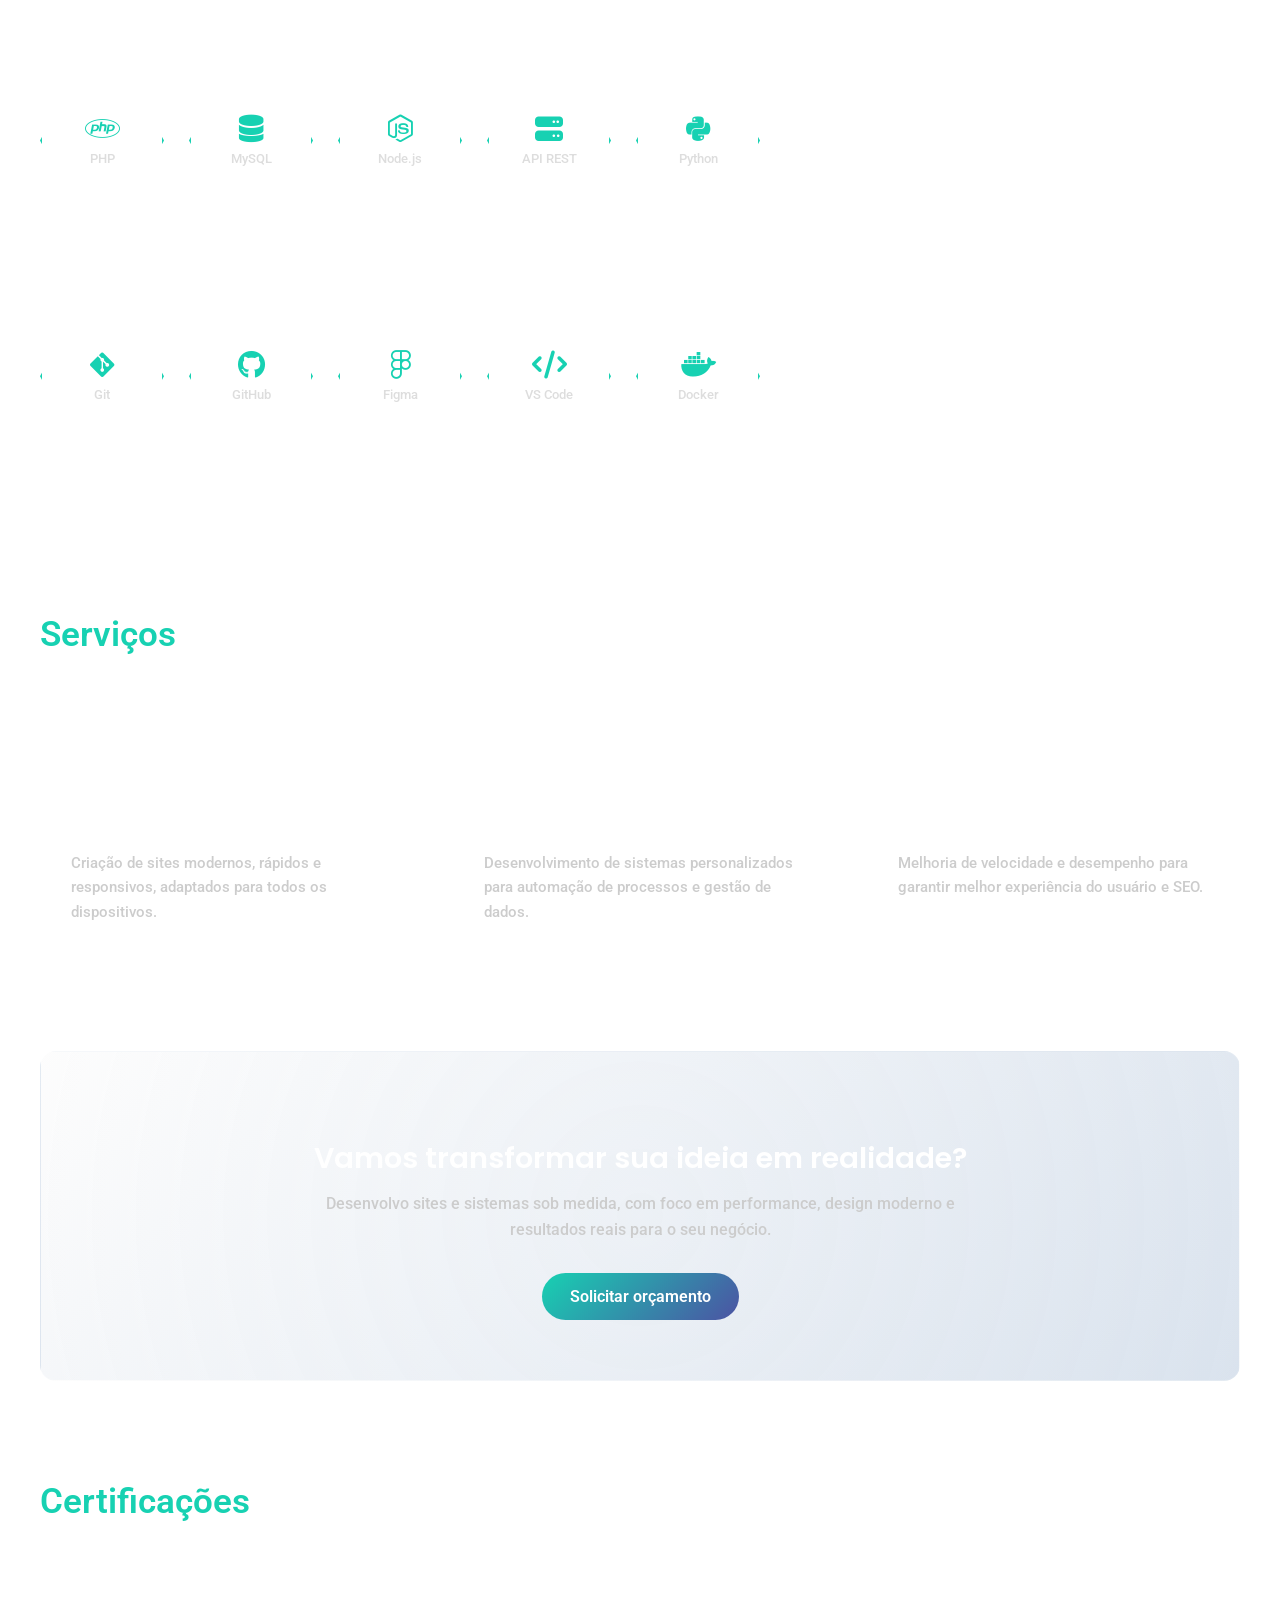
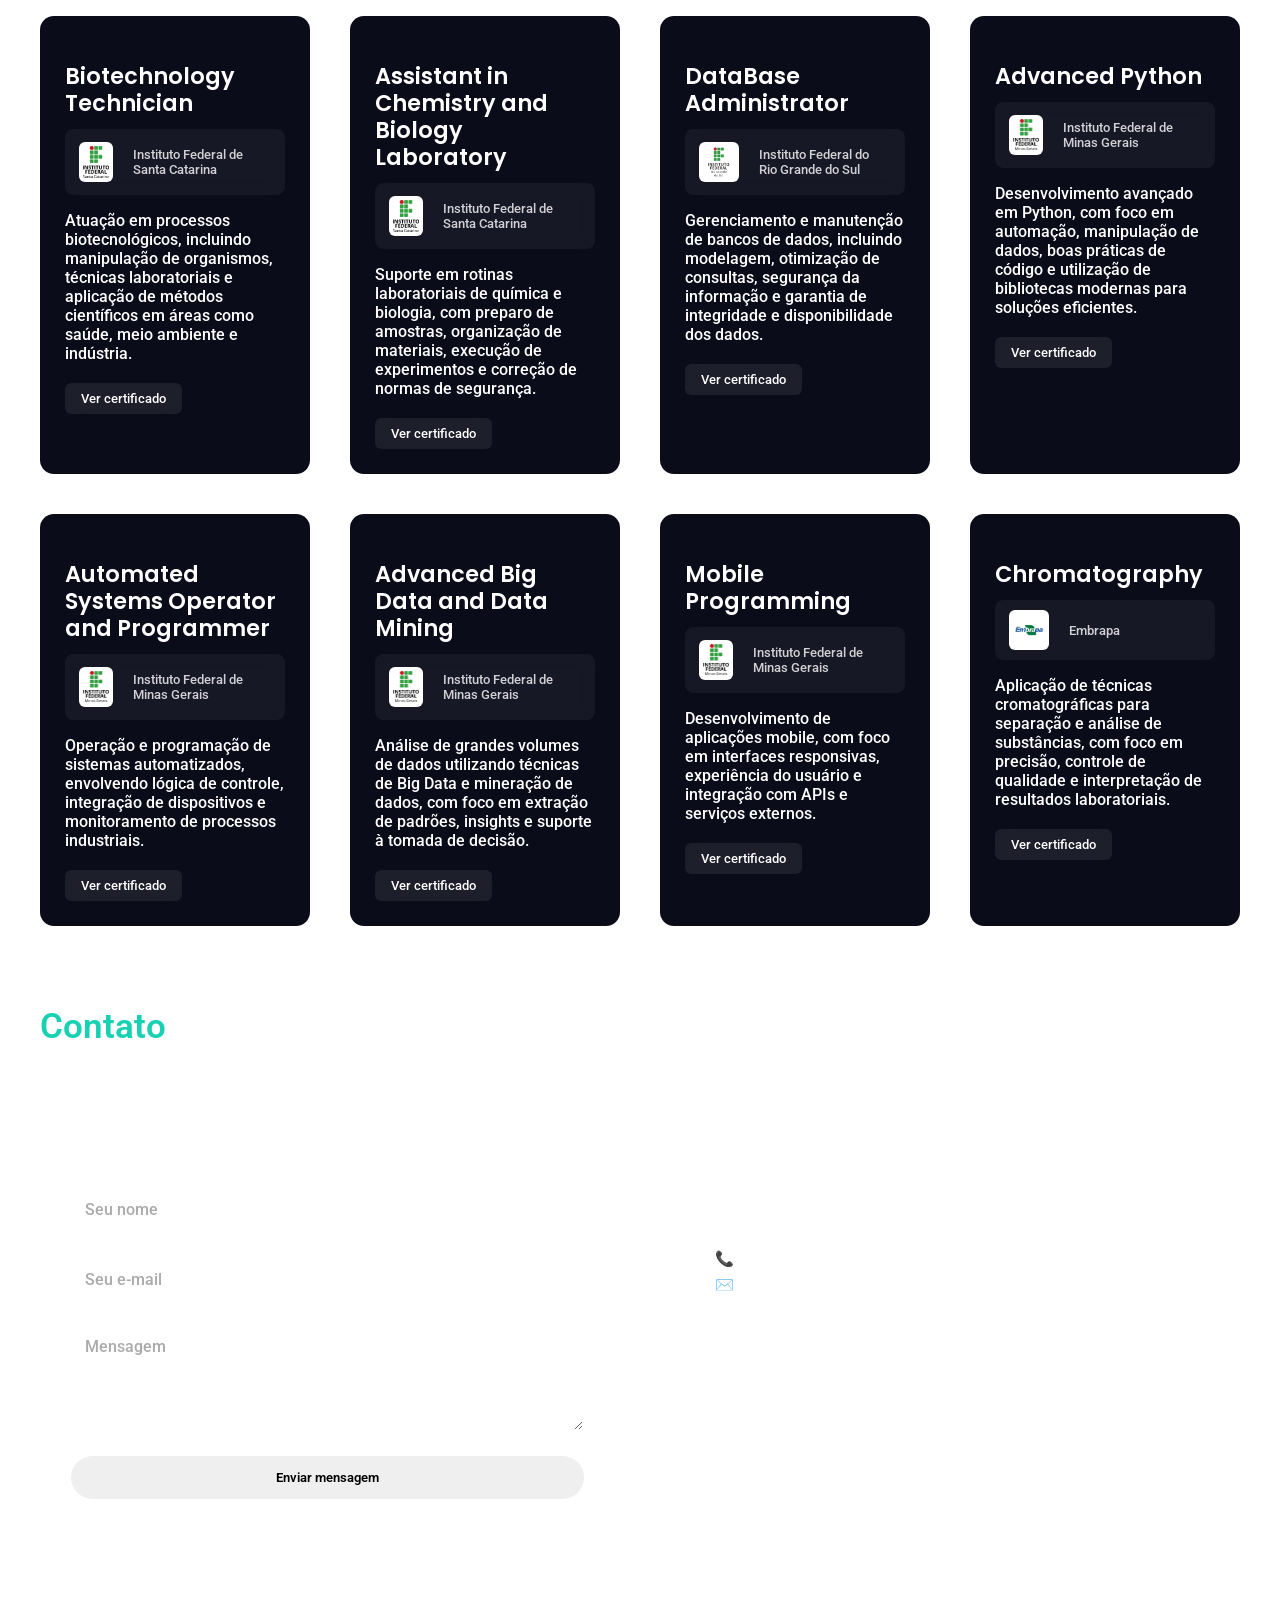
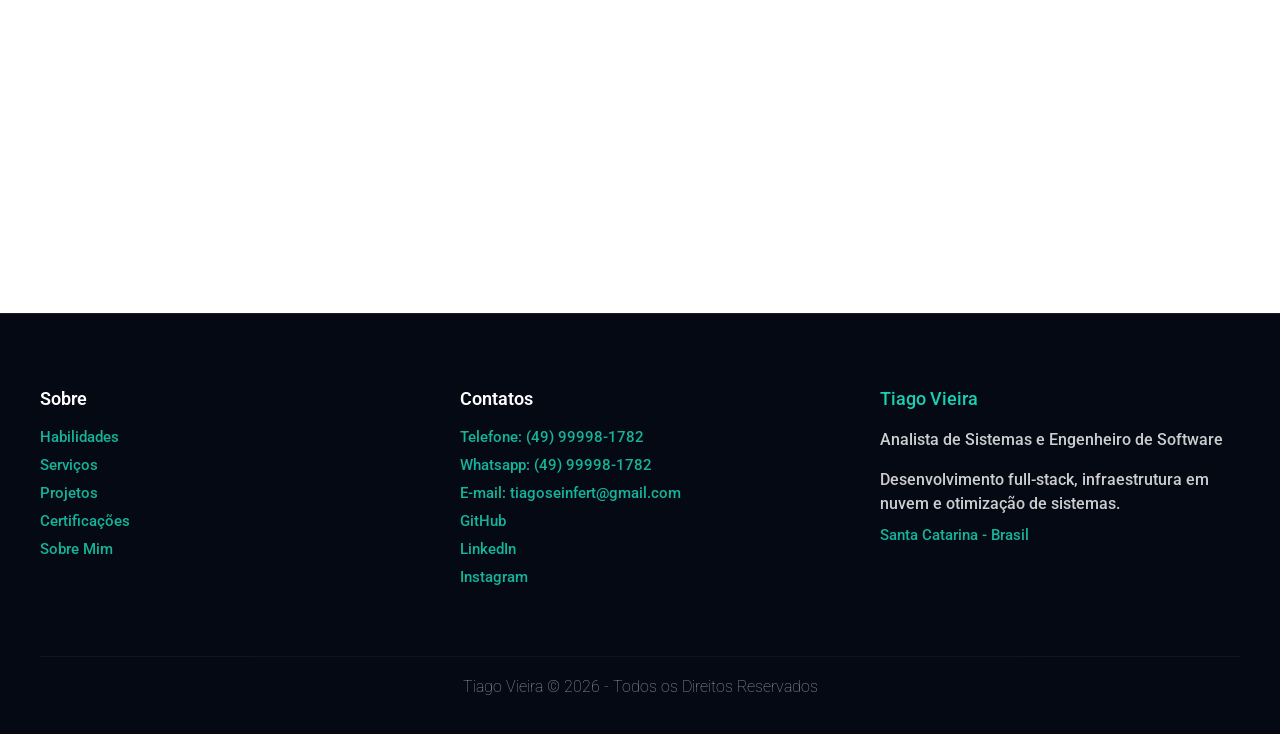
==== commit e1c73182: "Update the word 'Hello' to 'Goodbye'" ====
--- a/index.html
+++ b/index.html
@@ -71,7 +71,6 @@
 
       </div>
 
-      <div class="foto">
       </div>
     
     </div>
--- a/css/style.css
+++ b/css/style.css
@@ -1,9 +1,13 @@
-/*Reset*/
+/*Geral*/
 body {
   margin: 0;
+  padding-top:70px;
   color: white;
   box-sizing: border-box;
   min-height: 100%;
+  font-family: var(--font-text);
+  font-size: 16px;
+  color: var(--color-text);
 }
 
 * {
@@ -18,152 +22,70 @@
   display: none;
 }
 
-:root{
-  --section-spacing: 70px;
-}
-
-
-/* ========================= */
-/* NAVBAR */
-/* ========================= */
-
-.navbar{
-
-  position:fixed;
-  top:0;
-  left:0;
-  
-  width:100%;
-  
-  z-index:1000;
-  
-  background: rgba(5,9,20,0.6);
-  
-  backdrop-filter: blur(12px);
-  -webkit-backdrop-filter: blur(12px);
-  
-  border-bottom:1px solid rgba(255,255,255,0.08);
-  
-  }
-
-  .nav-container{
-  
-  display:flex;
-  justify-content:space-between;
-  align-items:center;
-  }
-  
-  
-  /* ========================= */
-  /* LOGO */
-  /* ========================= */
-  
-  .logo{
-  
-  font-size:20px;
-  font-weight:600;
-  
-  color:#8D91CF;
-  
-  letter-spacing:1px;
-  
-  cursor:pointer;
-  
-  }
-  
-  
-  /* ========================= */
-  /* MENU */
-  /* ========================= */
-  
-  .nav-menu{
-  
-  display:flex;
-  gap:30px;
-  
-  list-style:none;
-  
-  }
-  
-  
-  /* links */
-  
-  .nav-menu a{
-  
-  text-decoration:none;
-  
-  color:#ffffff;
-  
-  font-size:14px;
-  
-  position:relative;
-  
-  transition:all 0.3s ease;
-  
-  }
-  
-  
-  /* ========================= */
-  /* HOVER EFEITO LINHA */
-  /* ========================= */
-  
-  .nav-menu a::after{
-  
-  content:"";
-  
-  position:absolute;
-  
-  left:0;
-  bottom:-5px;
-  
-  width:0%;
-  height:2px;
-  
-  background:#8D91CF;
-  
-  transition:width 0.3s ease;
-  
-  }
-  
-  .nav-menu a:hover{
-  
-  color:#8D91CF;
-  
-  }
-  
-  .nav-menu a:hover::after{
-  
-  width:100%;
-  
-  }
-  
-  
-  /* ========================= */
-  /* ESTADO ATIVO */
-  /* ========================= */
-  
-  .nav-menu a.active{
-  
-  color:#CB634F;
-  
-  }
-  
-  .nav-menu a.active::after{
-  
-  width:100%;
-  
-  }
-  
-  
-  /* ========================= */
-  /* ESPAÇO PARA O MENU FIXO */
-  /* ========================= */
-  
-  body{
-  
-  padding-top:70px;
-  
-  }
+:root {
+  --font-title: 'Poppins', sans-serif;
+  --font-text: 'Roboto', sans-serif;
+  --color-text: #ffffff;
+  --color-muted: #ffffff;
+  --color-primary: #17D1B2;
+  --color-white: #ffffff;
+  --line-height: 1.6;
+}
+
+h1, h3, h4 {
+  font-family: var(--font-title);
+  font-weight: 600;
+  line-height: 1.2;
+  color: var(--color-text);
+}
+
+h1 {
+  font-size: 3rem;
+  letter-spacing: -1px;
+}
+
+h2 {
+  color: #17D1B2;
+  font-weight: 600;
+  line-height: 1.2;
+  font-size: 2.2rem;
+  margin-bottom: 20px;
+}
+
+h3 {
+  font-size: 1.4rem;
+  margin-bottom: 10px;
+}
+
+p {
+  font-size: 1rem;
+  color: var(--color-muted);
+  margin-bottom: 16px;
+}
+
+small {
+  font-size: 0.85rem;
+  color: var(--color-muted);
+}
+
+ul {
+  margin-top: 15px;
+  padding-left: 20px;
+}
+
+li {
+  margin-bottom: 8px;
+  font-size: 0.95rem;
+}
+
+a {
+  text-decoration: none;
+  color: inherit;
+}
+
+section {
+  padding: 50px 0;
+}
 
 .container {
   max-width: 1200px;
@@ -179,12 +101,67 @@
   height: 100%;
   z-index: -1;
 }
-
-.content {
-  position: relative;
-  text-align: center;
-  padding-top: 200px;
-}
+/*Geral*/
+
+/*Menu*/
+.navbar{
+  position:fixed;
+  top:0;
+  left:0;
+  width:100%;
+  z-index:1000;
+  background: rgba(5,9,20,0.6);
+  backdrop-filter: blur(12px);
+  -webkit-backdrop-filter: blur(12px);
+  border-bottom:1px solid rgba(255,255,255,0.08);
+  }
+
+  .nav-container{
+  display:flex;
+  justify-content:space-between;
+  align-items:center;
+  }
+  
+  .logo{
+  font-size:20px;
+  font-weight:600;
+  color:#17D1B2;
+  letter-spacing:1px;
+  cursor:pointer;
+  }
+
+  .nav-menu{
+  display:flex;
+  gap:30px;
+  list-style:none;
+  }
+
+  .nav-menu a{
+  text-decoration:none;
+  color:#ffffff;
+  font-size:14px;
+  position:relative;
+  transition:all 0.3s ease;
+  }
+
+  .nav-menu a::after{
+  content:"";
+  position:absolute;
+  left:0;
+  bottom:-5px;
+  width:0%;
+  height:2px;
+  background:#17D1B2;
+  transition:width 0.3s ease;
+  }
+  
+  .nav-menu a:hover{
+  color:#17D1B2;
+  }
+  
+  .nav-menu a:hover::after{
+  width:100%;
+  }
 
 .menu {
   list-style: none;
@@ -213,36 +190,13 @@
   transform: translateY(-2px); 
   box-shadow: 0 5px 20px rgba(0, 0, 0, 0.3);
 }
-
-.direitos {
-  font-size: 1rem;
-  font-weight: 100;
-}
-
-.container-footer {
-  display: flex;
-  max-width: 1200px;
-  margin: 0 auto;
-  padding: 0 20px;
-  justify-content: space-between;
-  gap: 40px;
-}
-
-.footer-row {
-  flex: 1;
-}
-.nome {
-  font-size: 9rem;
-  line-height: 1;
-  color: #ffffff;
-}
-
+/*Menu*/
+
+/*Início Hero*/
 .inicio {
   font-size: 2rem;
   line-height: 1;
 }
-
-              /*Botões Inicio*/
 
 .btn-inicio {
   display: inline-block;
@@ -278,21 +232,11 @@
 }
 
 .nome {
+  flex: 1;
   margin: 0.4rem 0;
-}
-
-.foto {
-  display: flex;
-  flex-direction: row;
-  align-items: center;
-  background-color: #000000;
-  border-radius: 50%;
-  width: 20rem;
-  height: 20rem;
-}
-
-.nome {
-  flex: 1;
+  font-size: 9rem;
+  line-height: 1;
+  color: #ffffff;
 }
 
 .hero {
@@ -301,19 +245,240 @@
   max-width: 1200px;
   margin: 0 auto;
 }
-
+/*Início Hero*/
+
+/*Habilidades*/
+.habilidades h2 {
+  justify-content: center;
+}
+
+.habilidades-grid {
+  max-width: 1200pc;
+  justify-content: center;
+  display: flex;
+  gap: 40px;
+  overflow: hidden;
+  margin-top: 40px;
+}
+
+@keyframes scrollSkills {
+  0% {
+    transform: translateX(100%);
+  }
+
+  100% {
+    transform: translateX(-100%);
+  }
+}
+
+.skills-desc{
+  max-width: 600px;
+  color: #ffffff;
+  margin-bottom: 60px;
+}
+
+.skills-group{
+  margin-bottom: 60px;
+}
+
+.skills-group h3{
+  margin-bottom: 25px;
+  color: #ffffff;
+}
+
+.hex-container{
+  display: flex;
+  flex-wrap: wrap;
+  gap: 25px;
+}
+
+.hex-item{
+  width: 120px;
+  height: 120px;
+  clip-path: polygon(
+    25% 5%, 75% 5%,
+    100% 50%, 75% 95%,
+    25% 95%, 0% 50%
+  );
+  display: flex;
+  flex-direction: column;
+  align-items: center;
+  justify-content: center;
+  gap: 8px;
+  background: rgba(255,255,255,0.03);
+  border: 2px solid #17D1B2;
+  transition: all 0.3s ease;
+  position: relative;
+}
+
+.hex-item i{
+  font-size: 28px;
+  color: #17D1B2;
+}
+
+.hex-item span{
+  font-size: 0.8rem;
+  color: #ddd;
+}
+
+.hex-item:hover{
+  transform: translateY(-8px) scale(1.05);
+  box-shadow: 0 10px 25px rgba(112, 79, 203, 0.3);
+  background: rgba(81, 79, 203, 0.08);
+}
+
+.hex-item::before{
+  content: "";
+  position: absolute;
+  inset: 0;
+  border-radius: 10px;
+  opacity: 0;
+  transition: 0.3s;
+}
+
+.hex-item:hover::before{
+  opacity: 1;
+  box-shadow: 0 0 20px rgba(81, 79, 203, 0.4);
+}
+
+.skills-highlight{
+  max-width: 700px;
+  margin-top: 40px;
+  color: #ccc;
+}
+
+@media(max-width:768px){
+  .hex-container{
+    justify-content: center;
+  }
+}
+/*Habilidades*/
+
+/*Serviços*/
 .servicos-grid {
   display: grid;
   grid-template-columns: repeat(auto-fit, minmax(250px, 1fr));
   gap: 40px;
 }
 
-h2 {
-  color: #8d91cf;
-}
-
-              /*Certificações*/
-
+.servicos-sub{
+  color: #ffffff;
+  max-width: 600px;
+  margin-bottom: 50px;
+}
+
+.servico{
+  padding: 30px;
+  border-radius: 12px;
+  background: rgba(255,255,255,0.02);
+  border: 1px solid rgba(255,255,255,0.08);
+  transition: all 0.3s ease;
+}
+
+.servicos {
+  padding-bottom: 70px;
+}
+
+.servico:hover{
+  transform: translateY(-5px);
+  border-color: #17D1B2;
+  background: rgba(0, 0, 0, 0.08);
+}
+
+.servico h3{
+  margin-bottom: 15px;
+  font-size: 1.2rem;
+}
+
+.servico p{
+  color: #ccc;
+  font-size: 0.95rem;
+  line-height: 1.6;
+}
+
+.servicos-cta{
+  margin-top: 80px;
+  padding: 60px 30px;
+  border-radius: 16px;
+  position: relative;
+  overflow: hidden;
+  background: linear-gradient(135deg, rgba(240, 240, 240, 0.15), rgba(2,63,137,0.15));
+  border: 1px solid rgba(255,255,255,0.08);
+  backdrop-filter: blur(10px);
+}
+
+.servicos-cta::before{
+  content: "";
+  position: absolute;
+  width: 200%;
+  height: 200%;
+  top: -50%;
+  left: -50%;
+  background: radial-gradient(circle, rgba(255,255,255,0.08), transparent 60%);
+  animation: glowMove 8s linear infinite;
+}
+
+@keyframes glowMove{
+  0%{
+    transform: rotate(0deg);
+  }
+  100%{
+    transform: rotate(360deg);
+  }
+}
+
+.cta-content{
+  position: relative;
+  z-index: 2;
+  text-align: center;
+  max-width: 700px;
+  margin: 0 auto;
+}
+
+.cta-content h3{
+  font-size: 1.8rem;
+  margin-bottom: 15px;
+}
+
+.cta-content p{
+  color: #ccc;
+  margin-bottom: 30px;
+  line-height: 1.6;
+}
+
+.btn-cta{
+  display: inline-block;
+  padding: 14px 28px;
+  border-radius: 30px;
+  font-weight: 600;
+  text-decoration: none;
+  color: #fff;
+  background: linear-gradient(135deg, #17D1B2, #4c52a3);
+  transition: all 0.3s ease;
+}
+
+.btn-cta:hover{
+  transform: translateY(-3px);
+  box-shadow: 0 10px 25px #3f425e;
+}
+
+.servicos-cta:hover{
+  transform: translateY(-4px);
+  transition: 0.3s;
+}
+
+@keyframes pulse{
+  0%{ box-shadow: 0 0 0 0 rgba(79, 91, 203, 0.5); }
+  70%{ box-shadow: 0 0 0 15px rgba(203,99,79,0); }
+  100%{ box-shadow: 0 0 0 0 rgba(203,99,79,0); }
+}
+
+.btn-cta{
+  animation: pulse 2.5s infinite;
+}
+/*Serviços*/
+
+/*Certificações*/
 .certificacoes-grid {
   display: grid;
   grid-template-columns: repeat(auto-fit, minmax(250px, 1fr));
@@ -321,7 +486,11 @@
   padding-top: 20px;
 }
 
-/* CARD BASE */
+.certificacao:hover h3{
+  color: #17D1B2;
+  transition: 0.35s ease;  
+}
+
 .certificacao {
   position: relative;
   padding: 25px;
@@ -333,235 +502,25 @@
     box-shadow 0.35s ease;
 }
 
-/* BORDA ANIMADA (COBRA) */
-.certificacao::before {
-  content: "";
-  position: absolute;
-  inset: -2px;
-  border-radius: 14px;
-  background: conic-gradient(
-    from 0deg,
-    transparent 0deg,
-    transparent 300deg,
-    #8D91CF 330deg,
-    #8D91CF 350deg,
-    transparent 700deg
-  );
-  animation: snakeBorder 5s linear infinite;
-  z-index: 0;
-}
-
-/* FUNDO INTERNO DO CARD */
-.certificacao::after {
-  content: "";
-  position: absolute;
-  inset: 2px;
-  border-radius: 12px;
-  background: #0b0c1a;
-  z-index: 1;
-}
-
-/* CONTEÚDO DO CARD FICA ACIMA */
 .certificacao * {
   position: relative;
   z-index: 2;
 }
 
-/* HOVER SUAVE */
 .certificacao:hover {
-  transform: translateY(-6px);
+  transform: translateY(-10px);
   box-shadow:
-    0 10px 30px #4a4e81,
-    0 0 20px #626694
-}
-
-/* ANIMAÇÃO DA COBRA */
-@keyframes snakeBorder {
-  0% {
-    transform: rotate(0deg);
-  }
-
-  100% {
-    transform: rotate(360deg);
-  }
-}
-
-.instituicao {
-  font-size: 0.9rem;
-  opacity: 0.7;
-}
-
-              /*Certificações*/
-
-/* HABILIDADES */
-
-.habilidades h2 {
-  justify-content: center;
-}
-
-.habilidades-grid {
-  max-width: 1200pc;
-  justify-content: center;
-  display: flex;
-  gap: 40px;
-  overflow: hidden;
-  margin-top: 40px;
-}
-
-/* ANIMAÇÃO DA LINHA */
-@keyframes scrollSkills {
-  0% {
-    transform: translateX(100%);
-  }
-
-  100% {
-    transform: translateX(-100%);
-  }
-}
-
-/* HEXAGONO */
-.skill-hex {
-  width: 120px;
-  height: 130px;
-  display: flex;
-  flex-direction: column;
-  align-items: center;
-  justify-content: center;
-  clip-path: polygon(50% 0%, 100% 25%, 100% 75%, 50% 100%, 0% 75%, 0% 25%);
-  background: rgba(255, 255, 255, 0.04);
-  transition:
-    transform 0.35s ease,
-    box-shadow 0.35s ease;
-  animation: floatHex 6s ease-in-out infinite;
-}
-
-/* ANIMAÇÃO FLUTUANTE */
-@keyframes floatHex {
-  0% {
-    transform: translateY(0px);
-  }
-
-  50% {
-    transform: translateY(-6px);
-  }
-
-  100% {
-    transform: translateY(0px);
-  }
-}
-
-/* HOVER */
-.skill-hex:hover {
-  transform: scale(1.08);
-  box-shadow:
-    0 10px 25px rgba(0, 0, 0, 0.35),
-    0 0 15px rgba(129, 132, 226, 0.25);
-}
-
-/* ICONES */
-.skill-hex i {
-  font-size: 36px;
-  margin-bottom: 8px;
-  transition:
-    transform 0.3s ease,
-    filter 0.3s ease;
-}
-
-/* animação do ícone */
-.skill-hex:hover i {
-  transform: scale(1.2);
-  filter: drop-shadow(0 0 6px currentColor);
-}
-
-/* TEXTO */
-.skill-hex span {
-  font-size: 14px;
-  opacity: 0.85;
-}
-
-
-/* FOOTER */
-footer {
-  background: #050914;
-  border-top: 1px solid rgba(255, 255, 255, 0.08);
-  margin-top: 120px;
-  padding: 60px 20px 20px;
-  color: #8D91CF;
-  font-size: 15px;
-}
-
-/* GRID PRINCIPAL */
-.container-footer {
-  max-width: 1200px;
-  margin: auto;
-  display: grid;
-  grid-template-columns: repeat(auto-fit, minmax(220px, 1fr));
-  gap: 60px;
-}
-
-/* TITULOS */
-footer h2 {
-  font-size: 18px;
-  margin-bottom: 18px;
-  color: #ffffff;
-  font-weight: 600;
-}
-
-/* LISTAS */
-footer ul {
-  list-style: none;
-  padding: 0;
-  margin: 0;
-}
-
-footer li {
-  margin-bottom: 10px;
-  opacity: 0.85;
-}
-
-/* LINKS */
-footer a {
-  color: #8D91CF;
-  text-decoration: none;
-  transition: all 0.35s ease;
-}
-
-/* hover elegante */
-footer a:hover {
-  color: #ffffff;
-  padding-left: 4px;
-}
-
-/* TEXTO DESCRITIVO */
-footer p {
-  margin-bottom: 10px;
-  opacity: 0.8;
-  line-height: 1.5;
-}
-
-/* DIREITOS AUTORAIS */
-.direitos {
-  text-align: center;
-  margin-top: 60px;
-  font-size: 14px;
-  opacity: 0.6;
-  border-top: 1px solid rgba(255, 255, 255, 0.08);
-  padding-top: 20px;
-}
-
-
-.chamada {
-  padding-top: 3rem;
+    0 0px 0px #17D1B2,
+    0 0 30px #17D1B2
 }
 
 .cert-header{
-
   display:flex;
   align-items:center;
   gap:12px;
   padding:10px 14px;
   background: rgba(255,255,255,0.05);
-  border:1px solid rgba(255,255,255,0.08);
+  border-color: #17D1B2;
   border-radius:8px;
   backdrop-filter: blur(8px);
   margin:12px 0;
@@ -569,451 +528,53 @@
   
   }
   
-  
-  /* hover leve e elegante */
-  
-  .certificacao:hover .cert-header{
-  
-  background: rgba(255,255,255,0.08);
-  
-  border-color: rgba(255, 255, 255, 0.4);
-  
-  }
-  
-  /* imagem */
-  
   .cert-header img{
-
-    width:32px;
-    height:32px;
-    
-    object-fit:contain;
-    
-    background:#ffffff;     /* fundo claro */
-    padding:4px;
-    
-    border-radius:6px;
-    
+  height:32px;
+  object-fit:contain;
+  background:#ffffff;
+  padding:4px;
+  border-radius:6px;
     }
   
-
-  /* nome da instituição */
-  
   .instituicao{
-  
   font-size:13px;
-  
   opacity:0.8;
-  
-  margin:0;
-  
-  }
-
-  
-  
-  /* BOTÃO */
-  
+  margin:8px;
+  }
+
   .btn-certificado{
-  
   display:inline-block;
-  
   margin-top:4px;
-  
   padding:8px 16px;
-  
   font-size:13px;
-  
   border-radius:6px;
-  
   text-decoration:none;
-  
   color:#ffffff;
-  
   background: rgba(255,255,255,0.08);
-  
-  border:1px solid rgba(255,255,255,0.15);
-  
+  border: #17D1B2;
   backdrop-filter: blur(8px);
-  
   transition:all 0.3s ease;
-  
-  }
-  
-  
-  /* HOVER */
+  }
   
   .btn-certificado:hover{
-  
-  background:#ffffff;
-  
+  background:#17D1B2;
   color:#000;
-  
   transform:translateY(-2px);
-  
-  }
-
-  h3 {
-    margin-top: 0.2px;
-  }
-
-  /* ========================= */
-/* PADRÃO GLOBAL DE SEÇÕES */
-/* ========================= */
-  
-  
-  /* títulos */
-  
-  section h2{
-  
-  font-size:32px;
-  margin-bottom:40px;
-  
-  position:relative;
-  
-  }
-  
-  
-  /* linha decorativa elegante */
-  
-  section h2::after{
-  
-  content:"";
-  
-  display:block;
-  
-  width:60px;
-  height:3px;
-  
-  margin-top:10px;
-  
-  background:#ffffff;
-  
-  border-radius:2px;
-  
-  }
-
-
-/* título */
-#sobre h2{
-  font-size: 2.5rem;
-  margin-bottom: 40px;
-  position: relative;
-  display: inline-block;
-}
-
-/* linha decorativa elegante */
-#sobre h2::after{
-  content: "";
-  position: absolute;
-  left: 0;
-  bottom: -10px;
-  width: 60%;
-  height: 3px;
-  background: linear-gradient(90deg, #ffffff, transparent);
-  border-radius: 2px;
-}
-
-/* texto */
-#sobre p{
-  font-size: 1.05rem;
-  line-height: 1.8;
-  color: #ffffff;
-  margin-bottom: 20px;
-  max-width: 800px;
-}
-
-/* destaque na primeira frase */
-#sobre p:first-of-type{
-  font-size: 1.15rem;
-  color: #fff;
-}
-
-/* subtítulo */
-.servicos-sub{
-  color: #ffffff;
-  max-width: 600px;
-  margin-bottom: 50px;
-}
-
-/* grid */
-.servicos-grid{
-  display: grid;
-  grid-template-columns: repeat(auto-fit, minmax(260px,1fr));
-  gap: 30px;
-}
-
-/* card */
-.servico{
-  padding: 30px;
-  border-radius: 12px;
-
-  background: rgba(255,255,255,0.02);
-  border: 1px solid rgba(255,255,255,0.08);
-
-  transition: all 0.3s ease;
-}
-
-/* hover mais sutil que certificações */
-.servico:hover{
-  transform: translateY(-5px);
-  border-color: #8D91CF;
-  background: rgba(255, 255, 255, 0.08);
-}
-
-/* título */
-.servico h3{
-  margin-bottom: 15px;
-  font-size: 1.2rem;
-}
-
-/* texto */
-.servico p{
-  color: #ccc;
-  font-size: 0.95rem;
-  line-height: 1.6;
-}
-
-/* ===== CTA SERVIÇOS ===== */
-
-.servicos-cta{
-  margin-top: 80px;
-  padding: 60px 30px;
-  border-radius: 16px;
-
-  position: relative;
-  overflow: hidden;
-
-  background: linear-gradient(135deg, rgba(240, 240, 240, 0.15), rgba(2,63,137,0.15));
-  border: 1px solid rgba(255,255,255,0.08);
-
-  backdrop-filter: blur(10px);
-}
-
-/* brilho suave animado */
-.servicos-cta::before{
-  content: "";
-  position: absolute;
-  width: 200%;
-  height: 200%;
-  top: -50%;
-  left: -50%;
-
-  background: radial-gradient(circle, rgba(255,255,255,0.08), transparent 60%);
-  animation: glowMove 8s linear infinite;
-}
-
-@keyframes glowMove{
-  0%{
-    transform: rotate(0deg);
-  }
-  100%{
-    transform: rotate(360deg);
-  }
-}
-
-/* conteúdo acima do efeito */
-.cta-content{
-  position: relative;
-  z-index: 2;
-  text-align: center;
-  max-width: 700px;
-  margin: 0 auto;
-}
-
-/* título */
-.cta-content h3{
-  font-size: 1.8rem;
-  margin-bottom: 15px;
-}
-
-/* texto */
-.cta-content p{
-  color: #ccc;
-  margin-bottom: 30px;
-  line-height: 1.6;
-}
-
-/* botão */
-.btn-cta{
-  display: inline-block;
-  padding: 14px 28px;
-  border-radius: 30px;
-
-  font-weight: 600;
-  text-decoration: none;
-
-  color: #fff;
-  background: linear-gradient(135deg, #8D91CF, #4c52a3);
-
-  transition: all 0.3s ease;
-}
-
-/* hover do botão */
-.btn-cta:hover{
-  transform: translateY(-3px);
-  box-shadow: 0 10px 25px #3f425e;
-}
-
-/* efeito leve ao passar mouse no container */
-.servicos-cta:hover{
-  transform: translateY(-4px);
-  transition: 0.3s;
-}
-
-@keyframes pulse{
-  0%{ box-shadow: 0 0 0 0 rgba(79, 91, 203, 0.5); }
-  70%{ box-shadow: 0 0 0 15px rgba(203,99,79,0); }
-  100%{ box-shadow: 0 0 0 0 rgba(203,99,79,0); }
-}
-
-.btn-cta{
-  animation: pulse 2.5s infinite;
-}
-
-/* ===== SEÇÃO ===== */
-
-#habilidades{
-  padding: 100px 20px;
-}
-
-
-/* ===== TITULO ===== */
-
-#habilidades h2{
-  font-size: 2.5rem;
-  margin-bottom: 20px;
-}
-
-.skills-desc{
-  max-width: 600px;
-  color: #ffffff;
-  margin-bottom: 60px;
-}
-
-/* ===== GRUPOS ===== */
-
-.skills-group{
-  margin-bottom: 60px;
-}
-
-.skills-group h3{
-  margin-bottom: 25px;
-  color: #ffffff;
-}
-
-/* ===== HEXÁGONOS ===== */
-
-.hex-container{
-  display: flex;
-  flex-wrap: wrap;
-  gap: 25px;
-}
-
-.hex-item{
-  width: 120px;
-  height: 120px;
-
-  clip-path: polygon(
-    25% 5%, 75% 5%,
-    100% 50%, 75% 95%,
-    25% 95%, 0% 50%
-  );
-
-  display: flex;
-  flex-direction: column;
-  align-items: center;
-  justify-content: center;
-  gap: 8px;
-
-  background: rgba(255,255,255,0.03);
-
-  border: 2px solid #8D91CF;
-
-  transition: all 0.3s ease;
-  position: relative;
-}
-
-/* ícones */
-.hex-item i{
-  font-size: 28px;
-  color: #8D91CF;
-}
-
-/* texto */
-.hex-item span{
-  font-size: 0.8rem;
-  color: #ddd;
-}
-
-/* hover profissional */
-.hex-item:hover{
-  transform: translateY(-8px) scale(1.05);
-  box-shadow: 0 10px 25px rgba(112, 79, 203, 0.3);
-  background: rgba(81, 79, 203, 0.08);
-}
-
-/* glow suave */
-.hex-item::before{
-  content: "";
-  position: absolute;
-  inset: 0;
-  border-radius: 10px;
-  opacity: 0;
-  transition: 0.3s;
-}
-
-.hex-item:hover::before{
-  opacity: 1;
-  box-shadow: 0 0 20px rgba(81, 79, 203, 0.4);
-}
-
-/* ===== TEXTO EXTRA ===== */
-
-.skills-highlight{
-  max-width: 700px;
-  margin-top: 40px;
-  color: #ccc;
-}
-
-/* ===== RESPONSIVO ===== */
-
-@media(max-width:768px){
-  .hex-container{
-    justify-content: center;
-  }
-}
-
-/* ===== SEÇÃO ===== */
-
-#contato{
-  padding: 100px 20px;
-}
-
-
-/* título */
-
-#contato h2{
-  font-size: 2.5rem;
-  margin-bottom: 20px;
-}
-
-/* descrição */
-
-.contato-desc{
+  }
+/*Certificações*/
+
+/*Contatos*/
+ .contato-desc{
   color: #ffffff;
   margin-bottom: 50px;
   max-width: 500px;
 }
-
-/* layout */
 
 .contato-wrapper{
   display: grid;
   grid-template-columns: 1fr 1fr;
   gap: 50px;
 }
-
-/* ===== FORM ===== */
 
 .form-contato{
   display: flex;
@@ -1026,8 +587,6 @@
   backdrop-filter: blur(8px);
   align-items: stretch;
 }
-
-/* inputs */
 
 .input-group{
   position: relative;
@@ -1047,8 +606,6 @@
   outline: none;
 }
 
-/* label animado */
-
 .input-group label{
   position: absolute;
   left: 14px;
@@ -1059,13 +616,9 @@
   transition: 0.3s;
 }
 
-/* textarea ajuste */
-
 .input-group textarea + label{
   top: 20px;
 }
-
-/* efeito focus */
 
 .input-group input:focus + label,
 .input-group input:valid + label,
@@ -1077,53 +630,26 @@
   color: #565BAA;
 }
 
-/* botão */
-
 .btn-contato{
   padding: 14px;
   border: none;
   border-radius: 30px;
-
-  background: linear-gradient(135deg, #565BAA, #5f5eaa);
-  color: #fff;
-
+  background: linear-gradient(135deg, #17D1B2);
+  color: #000000;
   font-weight: 600;
   cursor: pointer;
-
   transition: 0.3s;
 }
 
 .btn-contato:hover{
   transform: translateY(-3px);
-  box-shadow: 0 10px 25px rgba(87, 79, 203, 0.4);
-}
-
-/* ===== INFO ===== */
+  box-shadow: 0 10px 25px #17D1B2;
+}
 
 .contato-info{
   padding: 30px;
 }
 
-.contato-info h3{
-  margin-bottom: 20px;
-}
-
-.contato-info ul{
-  list-style: none;
-  color: #ccc;
-}
-
-.contato-info li{
-  margin-bottom: 15px;
-}
-
-.contato-info a{
-  color: #ffffff;
-  text-decoration: none;
-}
-
-/* ===== RESPONSIVO ===== */
-
 @media(max-width:768px){
 
   .contato-wrapper{
@@ -1131,115 +657,89 @@
   }
 
 }
-
-.servicos {
-  padding-bottom: 70px;
-}
-
-
-/* ===================== ROOT (PADRÕES) ===================== */
-:root {
-  --font-title: 'Poppins', sans-serif;
-  --font-text: 'Roboto', sans-serif;
-
-  --color-text: #ffffff;
-  --color-muted: #ffffff;
-  --color-primary: #8D91CF;
-  --color-white: #ffffff;
-
-  --line-height: 1.6;
-}
-
-/* ===================== BODY ===================== */
-body {
-  font-family: var(--font-text);
-  font-size: 16px;
-  color: var(--color-text);
-}
-
-/* ===================== TÍTULOS ===================== */
-h1, h3, h4 {
-  font-family: var(--font-title);
+/*Contatos*/
+
+/*Footer*/
+footer {
+  background: #050914;
+  border-top: 1px solid rgba(255, 255, 255, 0.08);
+  margin-top: 120px;
+  padding: 60px 20px 20px;
+  color: #17D1B2;
+  font-size: 15px;
+}
+
+.container-footer {
+  display: flex;
+  max-width: 1200px;
+  margin: 0 auto;
+  padding: 0 20px;
+  justify-content: space-between;
+  gap: 40px;
+}
+
+.footer-row {
+  flex: 1;
+}
+
+.container-footer {
+  max-width: 1200px;
+  margin: auto;
+  display: grid;
+  grid-template-columns: repeat(auto-fit, minmax(220px, 1fr));
+  gap: 60px;
+}
+
+footer h2 {
+  font-size: 18px;
+  margin-bottom: 18px;
+  color: #ffffff;
   font-weight: 600;
-  line-height: 1.2;
-  color: var(--color-text);
-}
-
-/* H1 */
-h1 {
-  font-size: 3rem;
-  letter-spacing: -1px;
-}
-
-/* H2 */
-h2 {
-  color: #8D91CF;
-  font-weight: 600;
-  line-height: 1.2;
-  font-size: 2.2rem;
-  margin-bottom: 20px;
-}
-
-/* H3 */
-h3 {
-  font-size: 1.4rem;
+}
+
+footer ul {
+  list-style: none;
+  padding: 0;
+  margin: 0;
+}
+
+footer li {
   margin-bottom: 10px;
-}
-
-/* ===================== TEXTO ===================== */
-p {
+  opacity: 0.85;
+}
+
+footer a {
+  color: #17D1B2;
+  text-decoration: none;
+  transition: all 0.35s ease;
+}
+
+footer a:hover {
+  color: #ffffff;
+  padding-left: 4px;
+}
+
+footer p {
+  margin-bottom: 10px;
+  opacity: 0.8;
+  line-height: 1.5;
+}
+
+.direitos {
+  text-align: center;
+  margin-top: 60px;
+  font-size: 14px;
+  opacity: 0.6;
+  border-top: 1px solid rgba(255, 255, 255, 0.08);
+  padding-top: 20px;
+}
+
+.chamada {
+  padding-top: 3rem;
+}
+
+.direitos {
   font-size: 1rem;
-  color: var(--color-muted);
-  margin-bottom: 16px;
-}
-
-/* Texto menor */
-small {
-  font-size: 0.85rem;
-  color: var(--color-muted);
-}
-
-/* ===================== LISTAS ===================== */
-ul {
-  margin-top: 15px;
-  padding-left: 20px;
-}
-
-li {
-  margin-bottom: 8px;
-  font-size: 0.95rem;
-}
-
-/* ===================== LINKS ===================== */
-a {
-  text-decoration: none;
-  color: inherit;
-}
-
-
-/* ===================== SECTIONS ===================== */
-section {
-  padding: 50px 0;
-}
-
-/* ===================== SKILLS ===================== */
-.skills-desc {
-  max-width: 600px;
-  margin-bottom: 30px;
-}
-
-/* ===================== PROJETOS ===================== */
-.projeto-card p {
-  font-size: 0.95rem;
-}
-
-/* ===================== RESPONSIVO ===================== */
-@media (max-width: 768px) {
-  h1 {
-    font-size: 2.2rem;
-  }
-
-  h2 {
-    font-size: 1.8rem;
-  }
-}+  font-weight: 100;
+}
+/*Footer*/
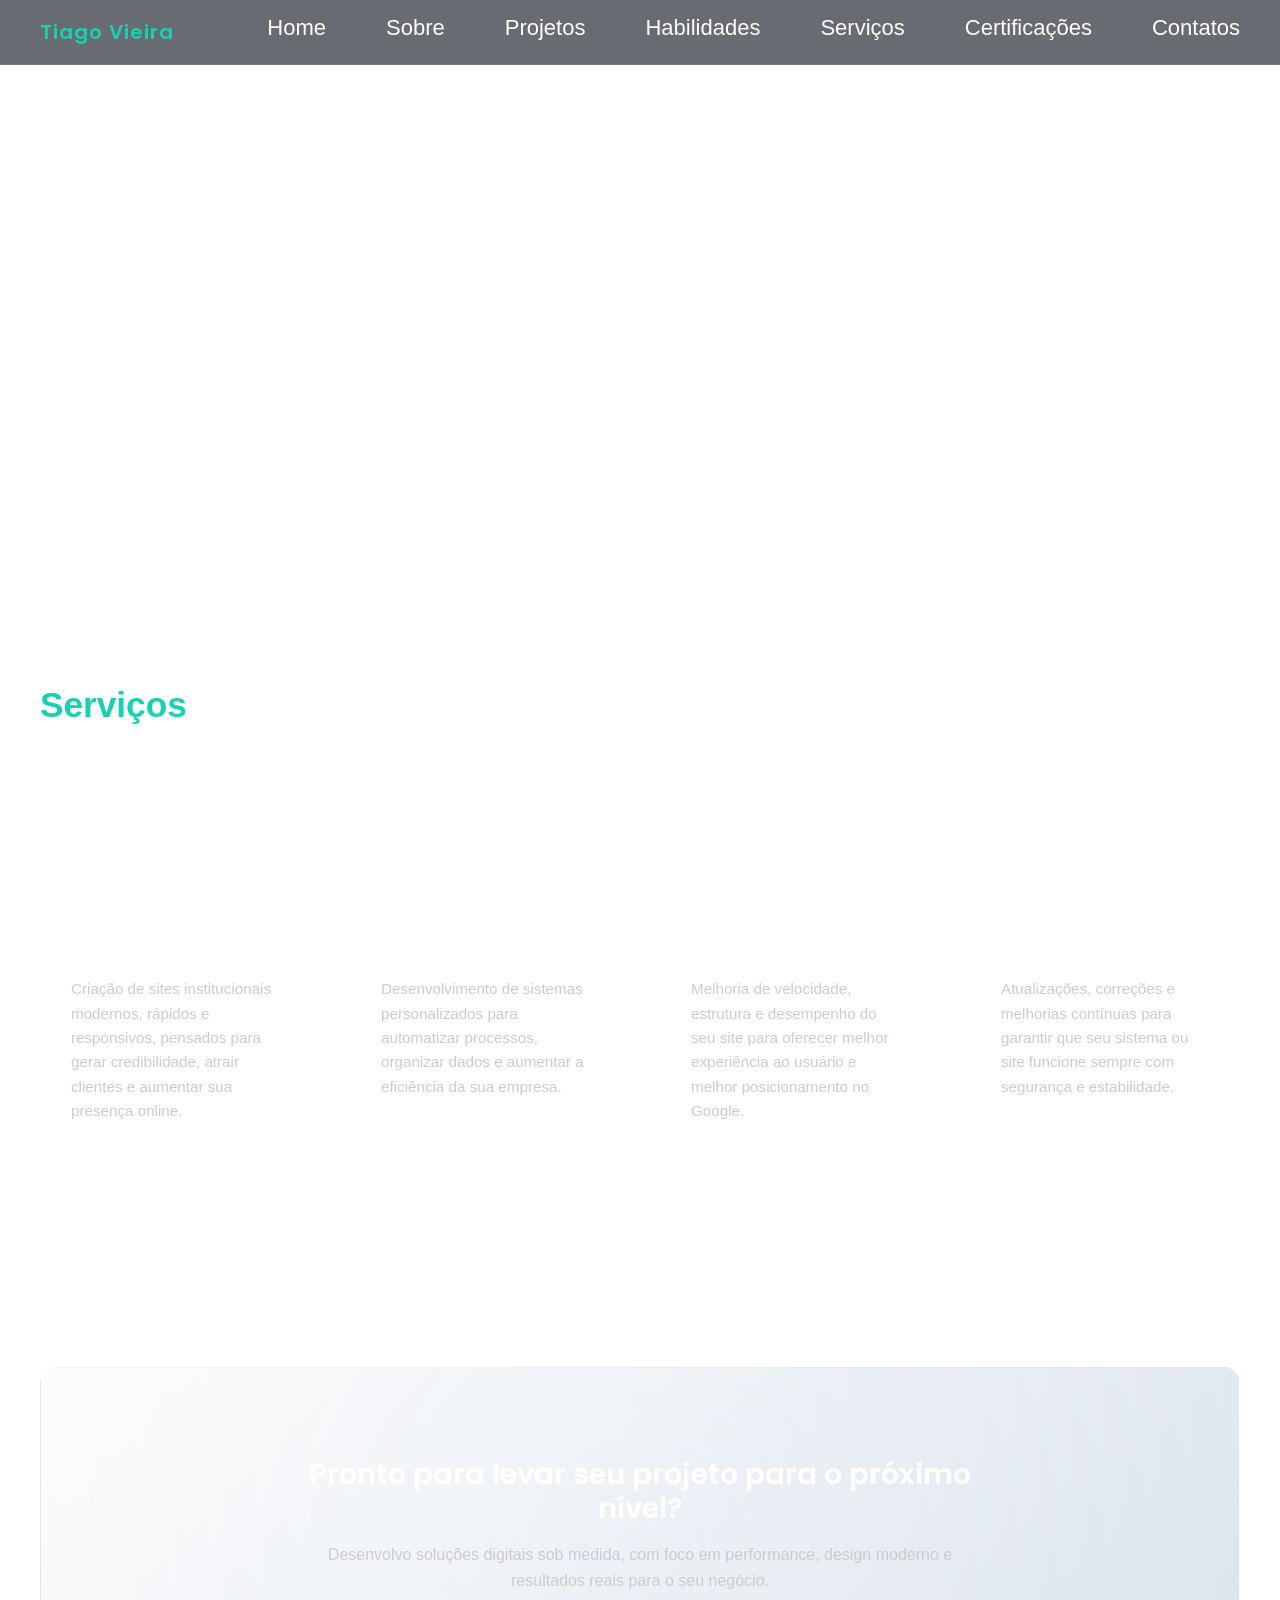
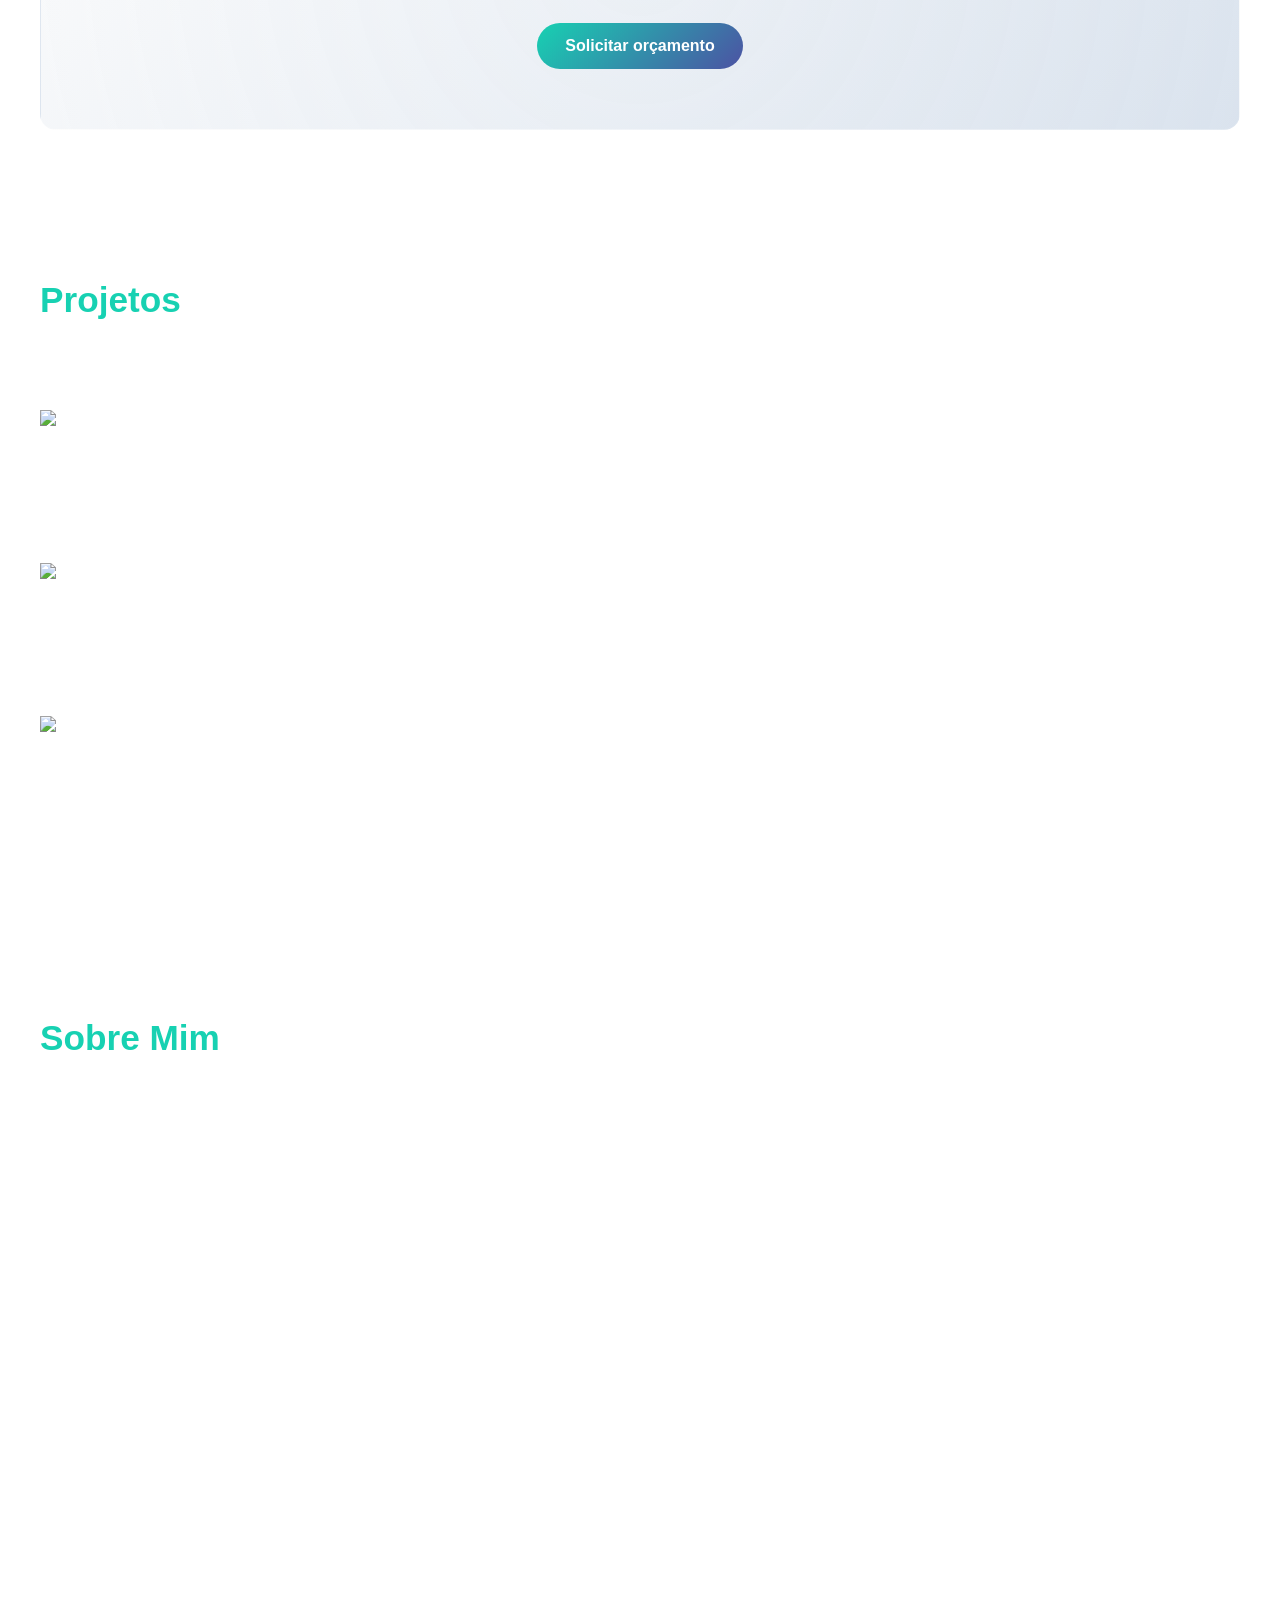
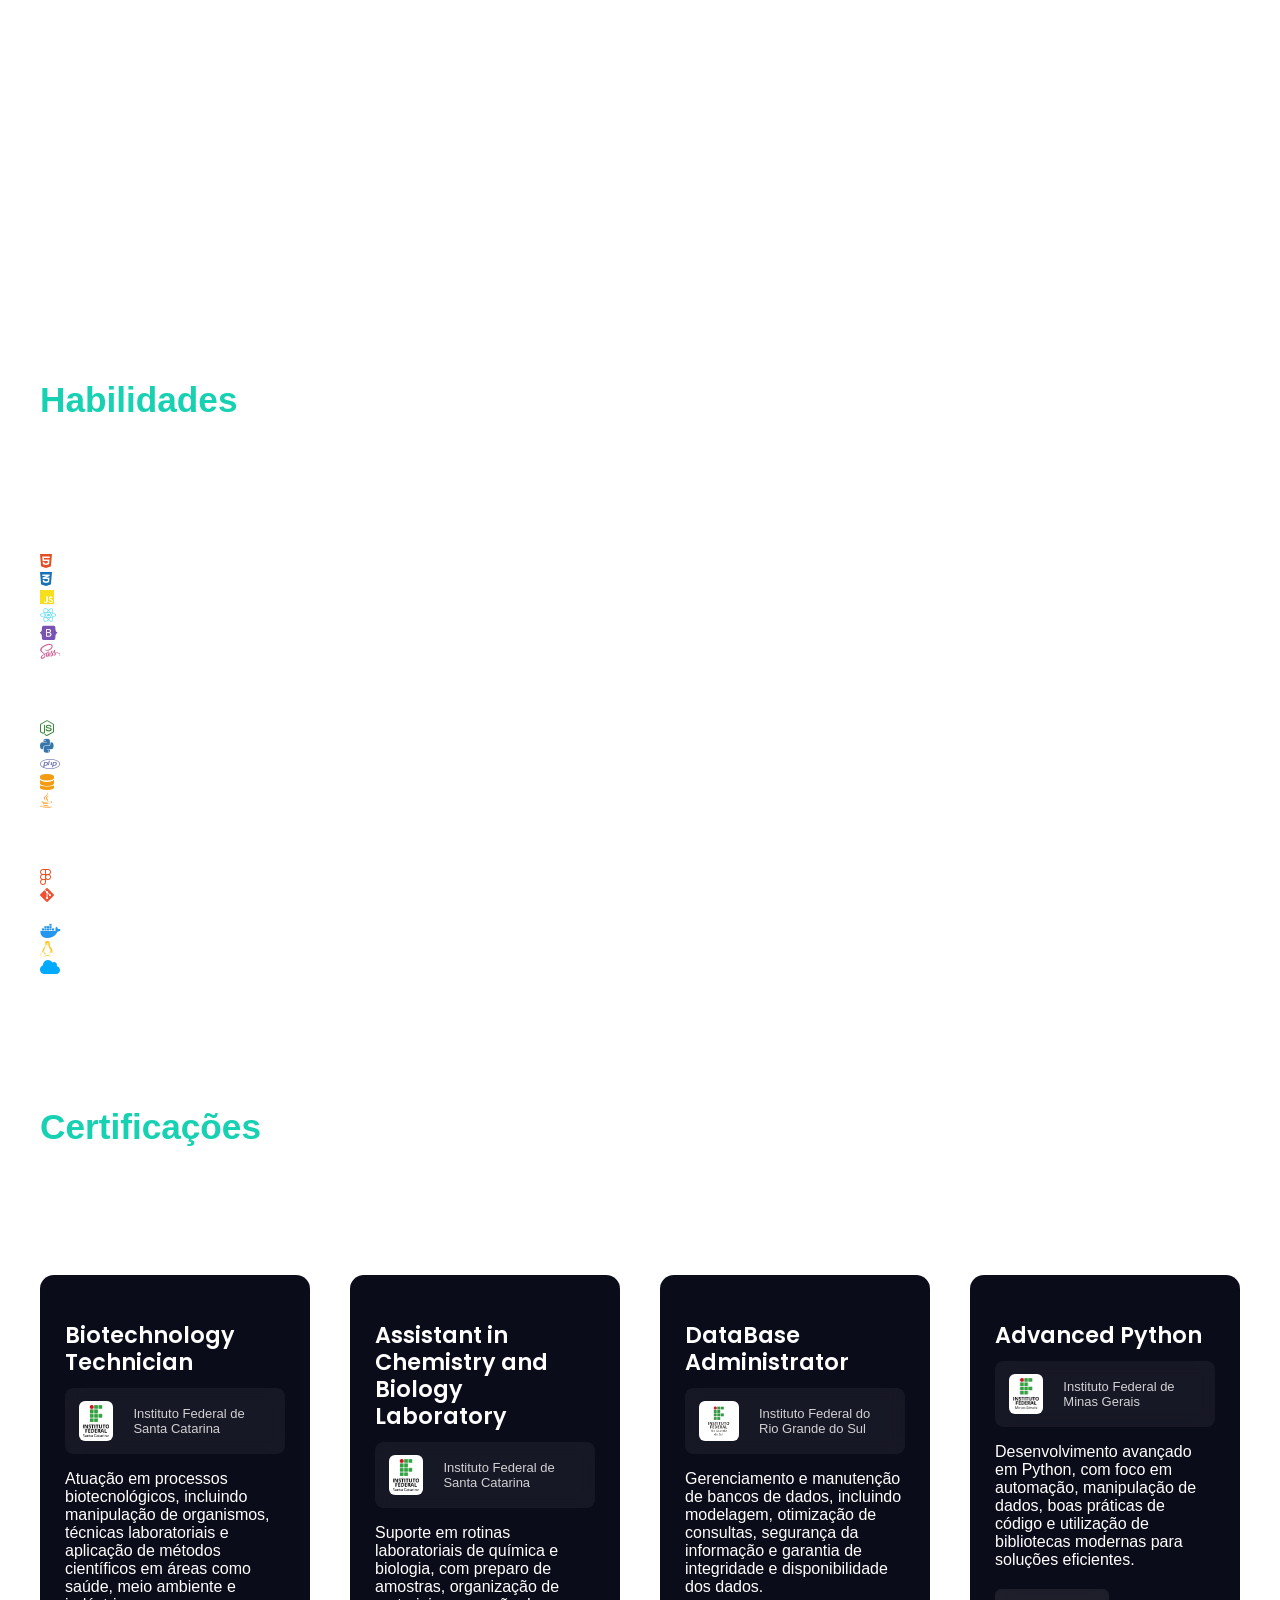
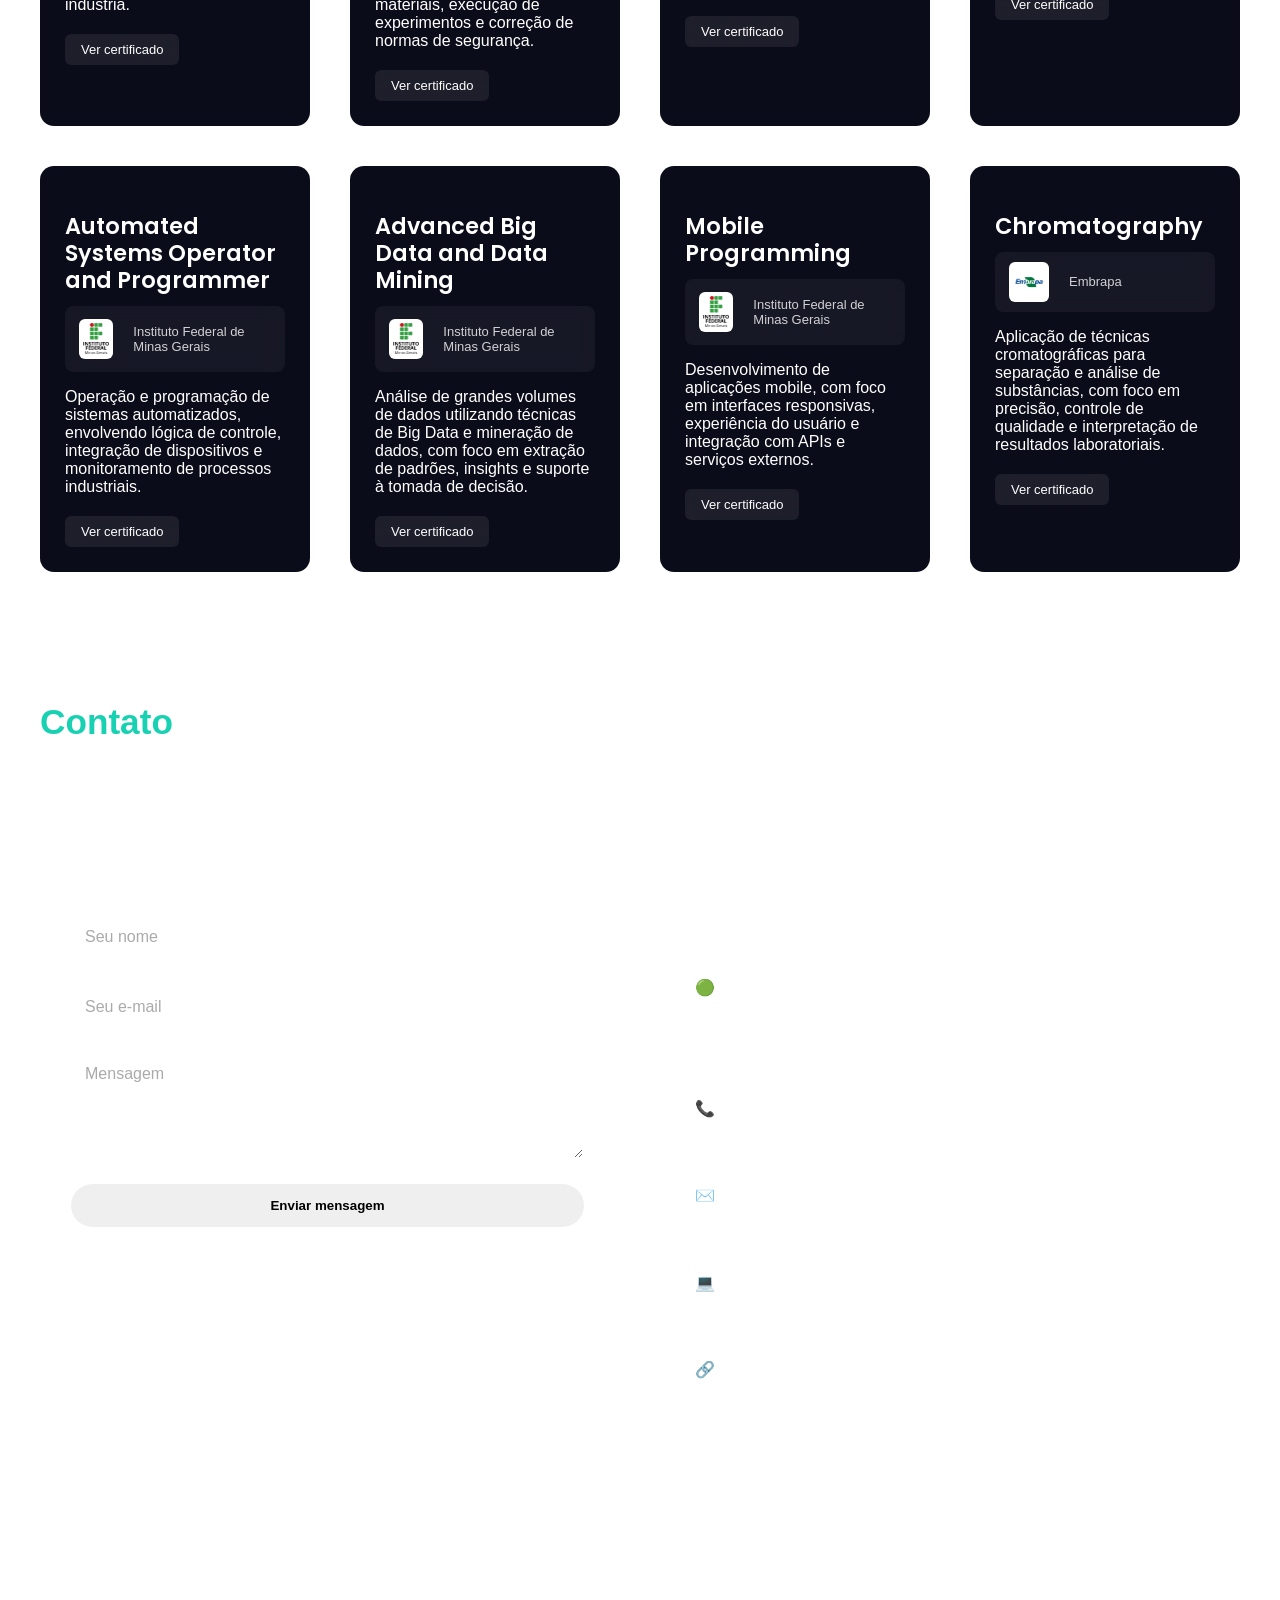
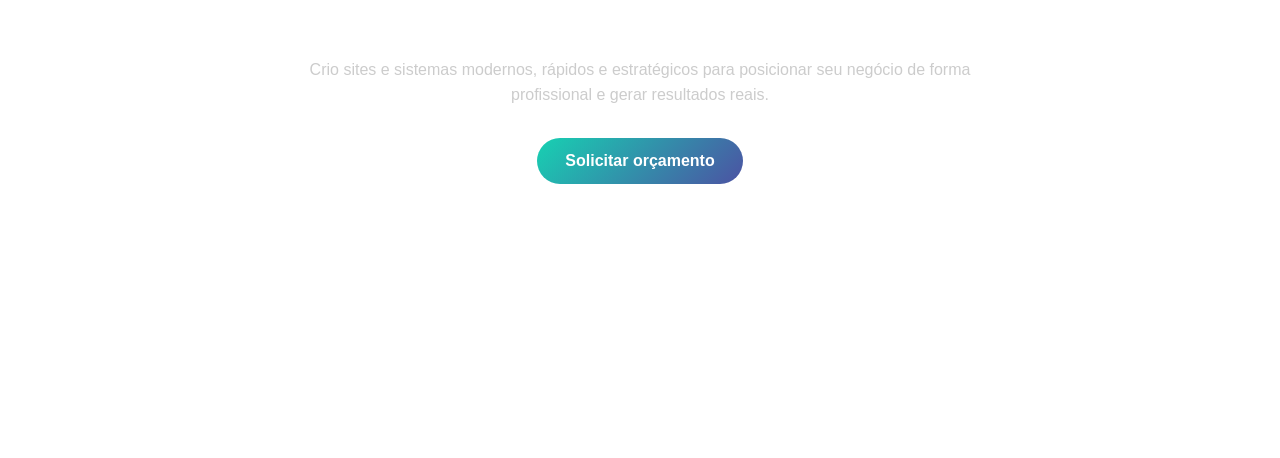
==== commit 094cd361: "Update fmt.Println message from 'Hello' to 'Goodbye'" ====
--- a/index.html
+++ b/index.html
@@ -1,471 +1,670 @@
 <!doctype html>
 <html lang="pt-br">
-
-<head>
-
-  <!--======================| Codificação e Responsividade |======================-->
-  <meta charset="UTF-8" />
-  <meta name="viewport" content="width=device-width, initial-scale=1.0" />
-  <meta http-equiv="X-UA-Compatible" content="IE=edge" />
-
-  <!--======================| SEO |======================-->
-  <meta name="description" content="Portifólio Tiago Vieira" />
-  <meta name="author" content="Tiago Vieira">
-  <meta name="keywords" content="Tiago, Vieira, portifólio, desenvolvedor, sites, webdesing, software" />
-  <meta property="og:title" content="Tiago Vieira - Desenvolvedor Full Stack">
-  <meta name="robots" content="index, follow" />
-
-  <!--======================| Fontes |======================-->
-  <link rel="preconnect" href="https://fonts.googleapis.com">
-  <link rel="preconnect" href="https://fonts.gstatic.com" crossorigin>
-  <link href="https://fonts.googleapis.com/css2?family=Poppins:wght@300;400;500;600;700&family=Roboto:wght@300;400;500&display=swap" 
-    rel="stylesheet">
-  <link href="https://fonts.googleapis.com/css2?family=Roboto:ital,wght@0,100..900;1,100..900&display=swap"
-    rel="stylesheet">
-
-  <!--======================| Ícones |======================-->
-  <link rel="stylesheet" href="https://cdnjs.cloudflare.com/ajax/libs/font-awesome/6.5.0/css/all.min.css">
-
-  <!--======================| CSS |======================-->
-  <link rel="stylesheet" href="css/style.css" />
-
-  <title>Tiago Vieira</title>
-
-</head>
-
-<body>
-
-  <!--======================| Background |======================-->
-  <div class="finisher-header" style="width: 100%; height: 100vh"></div>
-
-  <!--======================| Menu |======================-->
-  <div id="menu"></div>
-
-  <script>
-    fetch("components/menu.html")
-      .then((response) => response.text())
-      .then((data) => {
-        document.getElementById("menu").innerHTML = data;
-      })
-      .catch((error) => console.error("Erro ao carregar o menu:", error));
-  </script>
-  <!--======================| Menu |======================-->
-
-  <!--======================| Início |======================-->
-  <section class="heros">
-    <div class="hero">
-
-      <div class="hero-texto">
-
-        <h2 class="inicio">Olá, eu sou</h2>
-        <h1 class="nome">Tiago Vieira</h1>
-        <h2 class="inicio">Desenvolvedor Full-Stack e Designer</h2>
-
-        <div class="botoes-inicio">
-          <a href="https://github.com/tiagovieira-dev" class="btn-inicio" target="_blank"
-            rel="noopener noreferrer">GitHub</a>
-          <a href="https://www.linkedin.com/in/tiago-vieira-0540531aa/" class="btn-inicio" target="_blank"
-            rel="noopener noreferrer">LinkedIn</a>
-          <a href="https://wa.me/49999981782" class="btn-inicio" target="_blank" rel="noopener noreferrer">Whatsapp</a>
-        </div>
-
-      </div>
-
-      </div>
-    
-    </div>
-  </section>
-  <!--======================| Início |======================-->
-
-  <!--======================| Sobre |======================-->
-  <section class="sobre">
-    <div class="container">
-
-      <h2>Sobre</h2>
-
-      <p>
-        Sou desenvolvedor web em formação, atualmente cursando Análise e Desenvolvimento de Sistemas, com foco em
-        desenvolvimento de aplicações web modernas, funcionais e bem estruturadas.
-      </p>
-
-      <p>
-        Tenho experiência no desenvolvimento de sites institucionais utilizando HTML, CSS, JavaScript e PHP, buscando
-        sempre aplicar boas práticas de organização de código, estrutura semântica e interfaces claras para o usuário.
-      </p>
-
-      <p>
-        Também possuo experiência profissional no setor florestal, o que me proporcionou uma visão prática sobre
-        processos empresariais, organização e responsabilidade. Essa vivência contribui diretamente para a forma como
-        desenvolvo soluções tecnológicas: priorizando eficiência, simplicidade e utilidade real.
-      </p>
-
-      <ul class="sobre-destaques">
-        <li>✔ Desenvolvimento Web</li>
-        <li>✔ Sistemas e Automação</li>
-        <li>✔ Experiência com Processos Reais</li>
-        <li>✔ Foco em Performance e Qualidade</li>
-      </ul>
-
-    </div>
-  </section>
-  <!--======================| Sobre |======================-->
-
-  <!--======================| Projetos |======================-->
-  <section class="container">
-    <div class="projetos">
-
-      <h2>Projetos</h2>
-
-      <article class="projeto">
-
-        <h3>Site institucional</h3>
-
-        <p>
-          Desenvolvimento de um site institucional com layout responsivo.
+  <head>
+    <!--======================| Base |======================-->
+    <meta charset="UTF-8" />
+    <meta name="viewport" content="width=device-width, initial-scale=1.0" />
+    <title>Tiago Vieira | Desenvolvedor</title>
+
+    <!--======================| SEO |======================-->
+    <meta name="description" content="Desenvolvedor Full Stack especializado em criação de sites modernos, sistemas web e soluções digitais para empresas. Veja meus projetos." />
+    <meta name="author" content="Tiago Vieira" />
+    <meta name="robots" content="index, follow" />
+    <link rel="canonical" href="https://tiagovieira.dev.br" />
+
+    <!--======================| SEO Estruturado |======================-->
+    <script type="application/ld+json">
+      {
+        "@context": "https://schema.org",
+        "@type": "Person",
+        "name": "Tiago Vieira",
+        "url": "https://tiagovieira.dev.br",
+        "jobTitle": "Desenvolvedor Full Stack",
+        "image": "https://tiagovieira.dev.br/assets/perfil.jpg",
+        "address": {
+          "@type": "PostalAddress",
+          "addressLocality": "Lages",
+          "addressRegion": "SC",
+          "addressCountry": "BR"
+        },
+        "sameAs": ["https://github.com/tiagovieira-dev", "https://www.linkedin.com/in/tiago-vieira-0540531aa/"]
+      }
+    </script>
+
+    <!--======================| Open Graph (Facebook/WhatsApp) |======================-->
+    <meta property="og:title" content="Tiago Vieira | Desenvolvedor" />
+    <meta property="og:description" content="Criação de sites modernos, sistemas web e soluções digitais para empresas." />
+    <meta property="og:image" content="https://tiagovieira.dev.br" />
+    <meta property="og:url" content="https://tiagovieira.dev.br" />
+    <meta property="og:type" content="website" />
+
+    <!--======================| Twitter Card |======================-->
+    <meta name="twitter:card" content="summary_large_image" />
+    <meta name="twitter:title" content="Certificações | Tiago Vieira" />
+    <meta name="twitter:description" content="Certificações e qualificações na área de tecnologia e desenvolvimento web." />
+    <meta name="twitter:image" content="https://tiagovieira.dev.br/assets/preview-certificacoes.jpg" />
+
+    <!--======================| Tema Mobile |======================-->
+    <meta name="theme-color" content="#023F89" />
+
+    <!--======================| Favicons |======================-->
+    <link rel="icon" type="image/x-icon" href="../assets/favicons/favicon.ico" />
+    <link rel="icon" type="image/png" sizes="32x32" href="../assets/favicons/favicon-32x32.png" />
+    <link rel="icon" type="image/png" sizes="16x16" href="../assets/favicons/favicon-16x16.png" />
+    <link rel="apple-touch-icon" sizes="180x180" href="../assets/favicons/apple-touch-icon.png" />
+    <link rel="manifest" href="../assets/favicons/site.webmanifest" />
+
+    <!--======================| Fontes |======================-->
+    <link rel="preconnect" href="https://fonts.googleapis.com" />
+    <link rel="preconnect" href="https://fonts.gstatic.com" crossorigin />
+    <link rel="preload" as="style" href="https://fonts.googleapis.com/css2?family=Inter:wght@400;500;600&family=Poppins:wght@400;600;700&display=swap" />
+    <link href="https://fonts.googleapis.com/css2?family=Inter:wght@400;500;600&family=Poppins:wght@400;600;700&display=swap" rel="stylesheet" />
+
+    <!--======================| Ícones |======================-->
+    <link rel="stylesheet" href="https://cdnjs.cloudflare.com/ajax/libs/font-awesome/6.5.0/css/all.min.css" />
+
+    <!--======================| CSS |======================-->
+    <link rel="stylesheet" href="css/style.css" />
+  </head>
+
+  <body>
+    <!--======================| Menu |======================-->
+    <div id="menu-container"></div>
+
+    <script src="js/menu-mobile.js" defer></script>
+
+    <script>
+      fetch("components/menu.html")
+        .then((res) => res.text())
+        .then((data) => {
+          document.getElementById("menu-container").innerHTML = data;
+
+          iniciarMenu();
+        });
+    </script>
+    <!--======================| Menu |======================-->
+
+    <!--======================| Início |======================-->
+    <section class="heros">
+      <canvas id="bg-canvas"></canvas>
+      <div class="container hero">
+        <div class="hero-texto">
+          <span class="badge reveal reveal-premium">// desenvolvedor & analista de sistemas</span>
+
+          <h1 class="nome reveal reveal-premium">Tiago Vieira</h1>
+
+          <p class="descricao">
+            Crio sites e sistemas que transformam ideias em soluções digitais. Formado em Análise e Desenvolvimento de Sistemas e pós-graduando em Engenharia de Software.
+          </p>
+
+          <div class="localizacao reveal reveal-premium">
+            <svg xmlns="http://www.w3.org/2000/svg" width="16" height="16" fill="currentColor" viewBox="0 0 16 16">
+              <path d="M8 0a5 5 0 0 0-5 5c0 3.25 5 11 5 11s5-7.75 5-11a5 5 0 0 0-5-5zm0 7a2 2 0 1 1 0-4 2 2 0 0 1 0 4z" />
+            </svg>
+            <span>Lages, SC — Brasil</span>
+          </div>
+
+          <div class="botoes-inicio reveal reveal-premium">
+            <a href="https://github.com/tiagovieira-dev" class="btn-inicio" target="_blank" rel="noopener noreferrer" rel="noopener noreferrer">GitHub</a>
+            <a href="https://www.linkedin.com/in/tiago-vieira-0540531aa/" class="btn-inicio" target="_blank" rel="noopener noreferrer">LinkedIn</a>
+            <a href="https://wa.me/49999981782" class="btn-inicio destaque" target="_blank" rel="noopener noreferrer">Whatsapp</a>
+          </div>
+        </div>
+      </div>
+    </section>
+    <!--======================| Início |======================-->
+
+    <!--======================| Serviços |======================-->
+    <section class="servicos">
+      <div class="container">
+        <header class="reveal reveal-premium">
+          <h2>Serviços</h2>
+        </header>
+
+        <p class="tag">Soluções Digitais</p>
+
+        <p class="servicos-sub">Desenvolvimento de soluções modernas focadas em performance, escalabilidade e resultados reais para o seu negócio.</p>
+
+        <div class="servicos-grid">
+          <div class="servico reveal reveal-premium">
+            <h3>Desenvolvimento de Sites Profissionais</h3>
+            <p>Criação de sites institucionais modernos, rápidos e responsivos, pensados para gerar credibilidade, atrair clientes e aumentar sua presença online.</p>
+            <ul>
+              <li>Design moderno e personalizado</li>
+              <li>Alta performance e carregamento rápido</li>
+              <li>Otimizado para SEO</li>
+            </ul>
+          </div>
+
+          <div class="servico reveal reveal-premium">
+            <h3>Sistemas Web Sob Medida</h3>
+            <p>Desenvolvimento de sistemas personalizados para automatizar processos, organizar dados e aumentar a eficiência da sua empresa.</p>
+            <ul>
+              <li>CRUD completo e dashboards</li>
+              <li>Integração com banco de dados</li>
+              <li>Escalável e seguro</li>
+            </ul>
+          </div>
+
+          <div class="servico reveal reveal-premium">
+            <h3>Otimização e Performance</h3>
+            <p>Melhoria de velocidade, estrutura e desempenho do seu site para oferecer melhor experiência ao usuário e melhor posicionamento no Google.</p>
+            <ul>
+              <li>Melhoria no tempo de carregamento</li>
+              <li>Boas práticas de SEO técnico</li>
+              <li>Melhoria no Lighthouse</li>
+            </ul>
+          </div>
+
+          <div class="servico reveal reveal-premium">
+            <h3>Manutenção e Suporte</h3>
+            <p>Atualizações, correções e melhorias contínuas para garantir que seu sistema ou site funcione sempre com segurança e estabilidade.</p>
+            <ul>
+              <li>Correção de bugs</li>
+              <li>Atualizações constantes</li>
+              <li>Suporte técnico</li>
+            </ul>
+          </div>
+        </div>
+
+        <div class="servicos-cta reveal reveal-premium">
+          <div class="cta-content">
+            <h3>Pronto para levar seu projeto para o próximo nível?</h3>
+            <p>Desenvolvo soluções digitais sob medida, com foco em performance, design moderno e resultados reais para o seu negócio.</p>
+
+            <a href="#contato" class="btn-cta">Solicitar orçamento</a>
+          </div>
+        </div>
+      </div>
+    </section>
+    <!--======================| Serviços |======================-->
+
+    <!--======================| Projetos |======================-->
+    <section class="projetos">
+      <div class="container">
+        <div class="projetos-header reveal reveal-premium">
+          <header class="reveal reveal-premium">
+            <h2>Projetos</h2>
+          </header>
+          <p class="tag">Portfólio</p>
+
+          <p>Alguns dos projetos que desenvolvi, focados em performance, design moderno e soluções reais.</p>
+        </div>
+
+        <div class="projetos-grid">
+          <article class="projeto-card reveal reveal-premium">
+            <div class="projeto-img">
+              <img src="assets/trc.png" loading="lazy" alt="Projeto 1" />
+            </div>
+
+            <div class="projeto-content">
+              <h3>Transportador Catarinense</h3>
+
+              <p>Plataforma institucional para empresa de transporte rodoviário, com foco em captação de clientes e performance.</p>
+
+              <div class="techs">
+                <span>HTML</span>
+                <span>CSS</span>
+                <span>JavaScript</span>
+                <span>React</span>
+              </div>
+
+              <div class="projeto-actions">
+                <a href="#" class="btn-demo">Ver Projeto</a>
+                <a href="#" class="btn-code">Código</a>
+              </div>
+            </div>
+          </article>
+
+          <article class="projeto-card reveal reveal-premium">
+            <div class="projeto-img">
+              <img src="assets/madelog.png" loading="lazy" alt="Projeto 2" />
+            </div>
+
+            <div class="projeto-content">
+              <h3>Madelog</h3>
+
+              <p>Plataforma institucional desenvolvida para a madeireira Madelog, com foco na apresentação de serviços, valorização da qualidade da madeira e captação de clientes.</p>
+
+              <div class="techs">
+                <span>HTML</span>
+                <span>CSS</span>
+                <span>JavaScript</span>
+                <span>OMS</span>
+                <span>React</span>
+              </div>
+
+              <div class="projeto-actions">
+                <a href="#" class="btn-demo">Ver Projeto</a>
+                <a href="#" class="btn-code">Código</a>
+              </div>
+            </div>
+          </article>
+
+          <article class="projeto-card reveal reveal-premium">
+            <div class="projeto-img">
+              <img src="assets/madeiragest.png" loading="lazy" alt="Projeto 3" />
+            </div>
+
+            <div class="projeto-content">
+              <h3>MadeiraGest</h3>
+
+              <p>Sistema web CRUD desenvolvido para gestão de operações da Madeiragest, com foco no controle de cadastros, organização de dados e eficiência nos processos internos.</p>
+
+              <div class="techs">
+                <span>HTML</span>
+                <span>CSS</span>
+                <span>JavaScript</span>
+                <span>Node.js</span>
+                <span>Express</span>
+                <span>MySQL</span>
+              </div>
+
+              <div class="projeto-actions">
+                <a href="#" class="btn-demo">Ver Projeto</a>
+                <a href="#" class="btn-code">Código</a>
+              </div>
+            </div>
+          </article>
+        </div>
+      </div>
+    </section>
+    <!--======================| Projetos |======================-->
+
+    <!--======================| Sobre |======================-->
+    <section class="sobre-mim">
+      <div class="container">
+        <header>
+          <h2>Sobre Mim</h2>
+          <p class="tag">Trajetória & Evolução Profissional</p>
+        </header>
+
+        <p class="intro">
+          Desenvolvedor com foco em aplicações web modernas, performance e soluções escaláveis. Possuo background técnico em ambiente industrial, o que fortalece minha capacidade analítica,
+          organização e resolução de problemas complexos.
         </p>
 
-      </article>
-
-    </div>
-  </section>
-  <!--======================| Projetos |======================-->
-
-  <!--======================| Habilidades |======================-->
-  <section class="habilidades">
-    <div class="container">
-
-      <h2>Habilidades</h2>
-
-      <p class="skills-desc">
-        Tecnologias utilizadas no desenvolvimento de soluções modernas,
-        com foco em performance, organização e escalabilidade.
-      </p>
-
-      <div class="skills-group">
-        <h3>Frontend</h3>
-        <div class="hex-container">
-          <div class="hex-item"><i class="fa-brands fa-html5"></i><span>HTML</span></div>
-          <div class="hex-item"><i class="fa-brands fa-css3-alt"></i><span>CSS</span></div>
-          <div class="hex-item"><i class="fa-brands fa-js"></i><span>JavaScript</span></div>
-          <div class="hex-item"><i class="fa-brands fa-react"></i><span>React</span></div>
-          <div class="hex-item"><i class="fa-brands fa-vuejs"></i><span>Vue</span></div>
-        </div>
-      </div>
-
-      <div class="skills-group">
-        <h3>Backend</h3>
-        <div class="hex-container">
-          <div class="hex-item"><i class="fa-brands fa-php"></i><span>PHP</span></div>
-          <div class="hex-item"><i class="fa-solid fa-database"></i><span>MySQL</span></div>
-          <div class="hex-item"><i class="fa-brands fa-node-js"></i><span>Node.js</span></div>
-          <div class="hex-item"><i class="fa-solid fa-server"></i><span>API REST</span></div>
-          <div class="hex-item"><i class="fa-brands fa-python"></i><span>Python</span></div>
-        </div>
-      </div>
-
-      <div class="skills-group">
-        <h3>Ferramentas</h3>
-        <div class="hex-container">
-          <div class="hex-item"><i class="fa-brands fa-git-alt"></i><span>Git</span></div>
-          <div class="hex-item"><i class="fa-brands fa-github"></i><span>GitHub</span></div>
-          <div class="hex-item"><i class="fa-brands fa-figma"></i><span>Figma</span></div>
-          <div class="hex-item"><i class="fa-solid fa-code"></i><span>VS Code</span></div>
-          <div class="hex-item"><i class="fa-brands fa-docker"></i><span>Docker</span></div>
-        </div>
-      </div>
-
-      <p>
-        Experiência no desenvolvimento de aplicações completas, desde a interface
-        até a integração com backend e banco de dados.
-      </p>
-
-    </div>
-  </section>
-  <!--======================| Habilidades |======================-->
-
-  <!--======================| Serviços |======================-->
-  <section class="container">
-    <div class="servicos">
-
-      <h2>Serviços</h2>
-
-      <p class="servicos-sub">
-        Soluções digitais desenvolvidas para melhorar a presença online,
-        performance e resultados do seu negócio.
-      </p>
-
-      <div class="servicos-grid">
-
-        <div class="servico">
-          <h3>Desenvolvimento de Sites</h3>
-          <p>
-            Criação de sites modernos, rápidos e responsivos, adaptados
-            para todos os dispositivos.
-          </p>
-        </div>
-
-        <div class="servico">
-          <h3>Sistemas Web</h3>
-          <p>
-            Desenvolvimento de sistemas personalizados para automação
-            de processos e gestão de dados.
-          </p>
-        </div>
-
-        <div class="servico">
-          <h3>Otimização de Performance</h3>
-          <p>
-            Melhoria de velocidade e desempenho para garantir melhor
-            experiência do usuário e SEO.
-          </p>
-        </div>
-      </div>
-
-      <div class="servicos-cta">
-
-        <div class="cta-content">
-          <h3>Vamos transformar sua ideia em realidade?</h3>
-          <p>
-            Desenvolvo sites e sistemas sob medida, com foco em performance,
-            design moderno e resultados reais para o seu negócio.
-          </p>
-
-          <a href="#contato" class="btn-cta">
-            Solicitar orçamento
-          </a>
-        </div>
-
-      </div>
-
-    </div>
-  </section>
-  <!--======================| Serviços |======================-->
-
-  <!--======================| Certificações |======================-->
-  <section class="container">
-    <div class="certificacoes">
-
-      <h2>Certificações</h2>
-
-      <p class="certificacoes-intro">
-        Ao longo da minha jornada de aprendizado em tecnologia,
-        tenho buscado constantemente aprimorar minhas habilidades
-        por meio de cursos e certificações em desenvolvimento web,
-        programação e ferramentas utilizadas no mercado.
-      </p>
-
-      <div class="certificacoes-grid">
-
-        <article class="certificacao">
-          <h3>Biotechnology Technician</h3>
-          <div class="cert-header">
-            <img src="assets/ifsc.png" alt="IFSC">
-            <p class="instituicao">Instituto Federal de Santa Catarina</p>
-          </div>
-          <p>
-            Atuação em processos biotecnológicos, incluindo manipulação de organismos, técnicas laboratoriais e
-            aplicação de métodos científicos em áreas como saúde, meio ambiente e indústria.
-          </p>
-          <a href="link-do-certificado.pdf" target="_blank" rel="noopener" class="btn-certificado">
-            Ver certificado
-          </a>
-        </article>
-
-        <article class="certificacao">
-          <h3>Assistant in Chemistry and Biology Laboratory</h3>
-          <div class="cert-header">
-            <img src="assets/ifsc.png" alt="IFSC">
-            <p class="instituicao">Instituto Federal de Santa Catarina</p>
-          </div>
-          <p>
-            Suporte em rotinas laboratoriais de química e biologia, com preparo de amostras, organização de materiais,
-            execução de experimentos e correção de normas de segurança.
-          </p>
-          <a href="link-do-certificado.pdf" target="_blank" rel="noopener" class="btn-certificado">
-            Ver certificado
-          </a>
-        </article>
-
-        <article class="certificacao">
-          <h3>DataBase Administrator</h3>
-          <div class="cert-header">
-            <img src="assets/ifrs.png" alt="IFRS">
-            <p class="instituicao">Instituto Federal do Rio Grande do Sul</p>
-          </div>
-          <p>
-            Gerenciamento e manutenção de bancos de dados, incluindo modelagem, otimização de consultas, segurança da
-            informação e garantia de integridade e disponibilidade dos dados.
-          </p>
-          <a href="link-do-certificado.pdf" target="_blank" rel="noopener" class="btn-certificado">
-            Ver certificado
-          </a>
-        </article>
-
-        <article class="certificacao">
-          <h3>Advanced Python</h3>
-          <div class="cert-header">
-            <img src="assets/ifmg.png" alt="IFMG">
-            <p class="instituicao">Instituto Federal de Minas Gerais</p>
-          </div>
-          <p>
-            Desenvolvimento avançado em Python, com foco em automação, manipulação de dados, boas práticas de código e
-            utilização de bibliotecas modernas para soluções eficientes.
-          </p>
-          <a href="link-do-certificado.pdf" target="_blank" rel="noopener" class="btn-certificado">
-            Ver certificado
-          </a>
-        </article>
-
-        <article class="certificacao">
-          <h3>Automated Systems Operator and Programmer</h3>
-          <div class="cert-header">
-            <img src="assets/ifmg.png" alt="IFMG">
-            <p class="instituicao">Instituto Federal de Minas Gerais</p>
-          </div>
-          <p>
-            Operação e programação de sistemas automatizados, envolvendo lógica de controle, integração de dispositivos
-            e monitoramento de processos industriais.
-          </p>
-          <a href="link-do-certificado.pdf" target="_blank" rel="noopener" class="btn-certificado">
-            Ver certificado
-          </a>
-        </article>
-
-        <article class="certificacao">
-          <h3>Advanced Big Data and Data Mining</h3>
-          <div class="cert-header">
-            <img src="assets/ifmg.png" alt="IFMG">
-            <p class="instituicao">Instituto Federal de Minas Gerais</p>
-          </div>
-          <p>
-            Análise de grandes volumes de dados utilizando técnicas de Big Data e mineração de dados, com foco em
-            extração de padrões, insights e suporte à tomada de decisão.
-          </p>
-          <a href="link-do-certificado.pdf" target="_blank" rel="noopener" class="btn-certificado">
-            Ver certificado
-          </a>
-        </article>
-
-        <article class="certificacao">
-          <h3>Mobile Programming</h3>
-          <div class="cert-header">
-            <img src="assets/ifmg.png" alt="IFMG">
-            <p class="instituicao">Instituto Federal de Minas Gerais</p>
-          </div>
-          <p>
-            Desenvolvimento de aplicações mobile, com foco em interfaces responsivas, experiência do usuário e
-            integração com APIs e serviços externos.
-          </p>
-          <a href="link-do-certificado.pdf" target="_blank" rel="noopener" class="btn-certificado">
-            Ver certificado
-          </a>
-        </article>
-
-        <article class="certificacao">
-          <h3>Chromatography</h3>
-          <div class="cert-header">
-            <img src="assets/embrapa.png" alt="Embrapa">
-            <p class="instituicao">Embrapa</p>
-          </div>
-          <p>
-            Aplicação de técnicas cromatográficas para separação e análise de substâncias, com foco em precisão,
-            controle de qualidade e interpretação de resultados laboratoriais.
-          </p>
-          <a href="link-do-certificado.pdf" target="_blank" rel="noopener" class="btn-certificado">
-            Ver certificado
-          </a>
-        </article>
-
-      </div>
-
-    </div>
-  </section>
-  <!--======================| Certificações |======================-->
-
-  <!--======================| Contatos |======================-->
-  <section class="contato">
-    <div class="container">
-
-      <h2>Contato</h2>
-
-      <p class="contato-desc">
-        Tem um projeto em mente ou precisa de um site profissional?
-        Entre em contato e vamos conversar.
-      </p>
-
-      <div class="contato-wrapper">
-
-        <form action="https://formspree.io/f/SEU_ID_AQUI" method="POST" class="form-contato">
-
-          <div class="input-group">
-            <input type="text" name="nome" required>
-            <label>Seu nome</label>
-          </div>
-
-          <div class="input-group">
-            <input type="email" name="email" required>
-            <label>Seu e-mail</label>
-          </div>
-
-          <div class="input-group">
-            <textarea name="mensagem" rows="5" required></textarea>
-            <label>Mensagem</label>
-          </div>
-
-          <button type="submit" class="btn-contato">
-            Enviar mensagem
-          </button>
-
-        </form>
-
-        <div class="contato-info">
-          <h3>Outras formas de contato</h3>
-          <ul>
-            <li>📞 (49) 99998-1782</li>
-            <li>✉️ tiagoseinfert@gmail.com</li>
-            <li><a href="https://github.com/tiagovieira-dev" target="_blank">GitHub</a></li>
-            <li><a href="https://www.linkedin.com/" target="_blank">LinkedIn</a></li>
-          </ul>
-        </div>
-
-      </div>
-
-    </div>
-  </section>
-  <!--======================| Contatos |======================-->
-
-  <!--======================| Chamada |======================-->
-  <section class="container">
-    <div class="chamada">
-
-      <h1>Vamos criar algo extraordinário!</h1>
-      
-      <h3>
-        Disponível para oportunidades de trabalho freelance e por contrato.
-      </h3>
-
-    </div>
-  </section>
-  <!--======================| Chamada |======================-->
-
-  <!--======================| Rodapé |======================-->
-  <div id="rodape"></div>
-
-  <script>
-    fetch("components/rodape.html")
-      .then((response) => response.text())
-      .then((data) => {
-        document.getElementById("rodape").innerHTML = data;
-      })
-      .catch((error) => console.error("Erro ao carregar o rodapé:", error));
-  </script>
-  <!--======================| Rodapé |======================-->
-
-  <!--======================| Background |======================-->
-  <script src="js/finisher-header.es5.min.js" type="text/javascript"></script>
-  <script src="components/background.js"></script>
-  <!--======================| Background |======================-->
-
-</body>
-
+        <div class="bloco">
+          <h3>Formação Acadêmica</h3>
+
+          <div class="cards">
+            <div class="card reveal reveal-premium">
+              <h4>Técnico em Biotecnologia</h4>
+              <span>IFSC Lages • 2021 - 2022</span>
+              <p>Formação técnica com forte atuação em laboratório, microbiologia e análises químicas. Desenvolvimento de pensamento científico, precisão técnica e organização.</p>
+            </div>
+
+            <div class="card reveal reveal-premium">
+              <h4>Engenharia Química</h4>
+              <span>IFSC Lages • 2023 (interrompido)</span>
+              <p>Base em processos industriais, termodinâmica e engenharia. Experiência que contribuiu para raciocínio analítico e resolução de problemas complexos.</p>
+            </div>
+
+            <div class="card destaque reveal reveal-premium">
+              <h4>Análise e Desenvolvimento de Sistemas</h4>
+              <span>Estácio • 2024 - 2027 (em andamento)</span>
+              <p>Formação focada em desenvolvimento web, lógica de programação e construção de sistemas. Aplicação prática em projetos reais e evolução contínua.</p>
+            </div>
+          </div>
+        </div>
+
+        <div class="bloco">
+          <h3>Experiência Profissional</h3>
+
+          <div class="timeline">
+            <div class="timeline-item reveal reveal-premium">
+              <div class="dot"></div>
+              <div class="content">
+                <h4>Estagiário de Laboratório - Ambev</h4>
+                <span>2022 • Controle de Qualidade</span>
+                <p>
+                  Atuação em laboratório industrial com foco em qualidade de insumos, análise técnica e validação de processos. Experiência com padrões rigorosos e ambiente corporativo
+                  estruturado.
+                </p>
+              </div>
+            </div>
+
+            <div class="timeline-item reveal reveal-premium">
+              <div class="dot"></div>
+              <div class="content">
+                <h4>Assistente Administrativo - Zappellini</h4>
+                <span>2023 - Atual</span>
+                <p>Responsável por organização de processos, controle de dados e suporte operacional. Desenvolvimento de visão sistêmica, disciplina e eficiência organizacional.</p>
+              </div>
+            </div>
+          </div>
+        </div>
+      </div>
+    </section>
+    <!--======================| Sobre |======================-->
+
+    <!--======================| Habilidades |======================-->
+    <section class="habilidades">
+      <div class="container">
+        <header class="reveal reveal-premium">
+          <h2>Habilidades</h2>
+        </header>
+        <p class="tag">Tecnologias & Ferramentas</p>
+
+        <p class="descricao">Utilizo um conjunto de tecnologias modernas para desenvolver aplicações completas, focadas em performance, escalabilidade e experiência do usuário.</p>
+
+        <div class="categoria">
+          <h3>Frontend</h3>
+
+          <div class="skills-grid">
+            <div class="skill-card reveal reveal-premium">
+              <i class="fa-brands fa-html5" style="color: #e34f26"></i>
+              <span>HTML5</span>
+            </div>
+
+            <div class="skill-card reveal reveal-premium">
+              <i class="fa-brands fa-css3-alt" style="color: #1572b6"></i>
+              <span>CSS3</span>
+            </div>
+
+            <div class="skill-card reveal reveal-premium">
+              <i class="fa-brands fa-js" style="color: #f7df1e"></i>
+              <span>JavaScript</span>
+            </div>
+
+            <div class="skill-card reveal reveal-premium">
+              <i class="fa-brands fa-react" style="color: #61dafb"></i>
+              <span>React</span>
+            </div>
+
+            <div class="skill-card reveal reveal-premium">
+              <i class="fa-brands fa-bootstrap" style="color: #7952b3"></i>
+              <span>Bootstrap</span>
+            </div>
+
+            <div class="skill-card reveal reveal-premium">
+              <i class="fa-brands fa-sass" style="color: #cc6699"></i>
+              <span>Sass</span>
+            </div>
+          </div>
+        </div>
+
+        <div class="categoria">
+          <h3>Backend</h3>
+
+          <div class="skills-grid">
+            <div class="skill-card reveal reveal-premium">
+              <i class="fa-brands fa-node-js" style="color: #3c873a"></i>
+              <span>Node.js</span>
+            </div>
+
+            <div class="skill-card reveal reveal-premium">
+              <i class="fa-brands fa-python" style="color: #3776ab"></i>
+              <span>Python</span>
+            </div>
+
+            <div class="skill-card reveal reveal-premium">
+              <i class="fa-brands fa-php" style="color: #777bb4"></i>
+              <span>PHP</span>
+            </div>
+
+            <div class="skill-card reveal reveal-premium">
+              <i class="fa-solid fa-database" style="color: #f39c12"></i>
+              <span>SQL</span>
+            </div>
+
+            <div class="skill-card reveal reveal-premium">
+              <i class="fa-brands fa-java" style="color: #f89820"></i>
+              <span>Java</span>
+            </div>
+          </div>
+        </div>
+
+        <div class="categoria">
+          <h3>Design & Ferramentas</h3>
+
+          <div class="skills-grid">
+            <div class="skill-card reveal reveal-premium">
+              <i class="fa-brands fa-figma" style="color: #f24e1e"></i>
+              <span>Figma</span>
+            </div>
+
+            <div class="skill-card reveal reveal-premium">
+              <i class="fa-brands fa-git-alt" style="color: #f05032"></i>
+              <span>Git</span>
+            </div>
+
+            <div class="skill-card reveal reveal-premium">
+              <i class="fa-brands fa-github" style="color: #ffffff"></i>
+              <span>GitHub</span>
+            </div>
+
+            <div class="skill-card reveal reveal-premium">
+              <i class="fa-brands fa-docker" style="color: #2496ed"></i>
+              <span>Docker</span>
+            </div>
+
+            <div class="skill-card reveal reveal-premium">
+              <i class="fa-brands fa-linux" style="color: #fcc624"></i>
+              <span>Linux</span>
+            </div>
+
+            <div class="skill-card reveal reveal-premium">
+              <i class="fa-solid fa-cloud" style="color: #00aaff"></i>
+              <span>Cloud</span>
+            </div>
+          </div>
+        </div>
+      </div>
+    </section>
+    <!--======================| Habilidades |======================-->
+
+    <!--======================| Certificações |======================-->
+    <section class="certificacoes">
+      <div class="container">
+        <header class="reveal reveal-premium">
+          <h2>Certificações</h2>
+        </header>
+        <p class="tag">Competências Comprovadas</p>
+
+        <p class="certificacoes-intro">
+          Ao longo da minha jornada de aprendizado em tecnologia, tenho buscado constantemente aprimorar minhas habilidades por meio de cursos e certificações em desenvolvimento web,
+          programação e ferramentas utilizadas no mercado.
+        </p>
+
+        <div class="certificacoes-grid">
+          <article class="certificacao reveal reveal-premium">
+            <h3>Biotechnology Technician</h3>
+            <div class="cert-header">
+              <img src="assets/ifsc.png" loading="lazy" alt="IFSC" />
+              <p class="instituicao">Instituto Federal de Santa Catarina</p>
+            </div>
+            <p>
+              Atuação em processos biotecnológicos, incluindo manipulação de organismos, técnicas laboratoriais e aplicação de métodos científicos em áreas como saúde, meio ambiente e
+              indústria.
+            </p>
+            <a href="link-do-certificado.pdf" target="_blank" rel="noopener noreferrer" rel="noopener" class="btn-certificado">Ver certificado</a>
+          </article>
+
+          <article class="certificacao reveal reveal-premium">
+            <h3>Assistant in Chemistry and Biology Laboratory</h3>
+            <div class="cert-header">
+              <img src="assets/ifsc.png" loading="lazy" alt="IFSC" />
+              <p class="instituicao">Instituto Federal de Santa Catarina</p>
+            </div>
+            <p>Suporte em rotinas laboratoriais de química e biologia, com preparo de amostras, organização de materiais, execução de experimentos e correção de normas de segurança.</p>
+            <a href="link-do-certificado.pdf" target="_blank" rel="noopener noreferrer" rel="noopener" class="btn-certificado">Ver certificado</a>
+          </article>
+
+          <article class="certificacao reveal reveal-premium">
+            <h3>DataBase Administrator</h3>
+            <div class="cert-header">
+              <img src="assets/ifrs.png" loading="lazy" alt="IFRS" />
+              <p class="instituicao">Instituto Federal do Rio Grande do Sul</p>
+            </div>
+            <p>Gerenciamento e manutenção de bancos de dados, incluindo modelagem, otimização de consultas, segurança da informação e garantia de integridade e disponibilidade dos dados.</p>
+            <a href="link-do-certificado.pdf" target="_blank" rel="noopener noreferrer" rel="noopener" class="btn-certificado">Ver certificado</a>
+          </article>
+
+          <article class="certificacao reveal reveal-premium">
+            <h3>Advanced Python</h3>
+            <div class="cert-header">
+              <img src="assets/ifmg.png" loading="lazy" alt="IFMG" />
+              <p class="instituicao">Instituto Federal de Minas Gerais</p>
+            </div>
+            <p>Desenvolvimento avançado em Python, com foco em automação, manipulação de dados, boas práticas de código e utilização de bibliotecas modernas para soluções eficientes.</p>
+            <a href="link-do-certificado.pdf" target="_blank" rel="noopener noreferrer" rel="noopener" class="btn-certificado">Ver certificado</a>
+          </article>
+
+          <article class="certificacao reveal reveal-premium">
+            <h3>Automated Systems Operator and Programmer</h3>
+            <div class="cert-header">
+              <img src="assets/ifmg.png" loading="lazy" alt="IFMG" />
+              <p class="instituicao">Instituto Federal de Minas Gerais</p>
+            </div>
+            <p>Operação e programação de sistemas automatizados, envolvendo lógica de controle, integração de dispositivos e monitoramento de processos industriais.</p>
+            <a href="link-do-certificado.pdf" target="_blank" rel="noopener noreferrer" rel="noopener" class="btn-certificado">Ver certificado</a>
+          </article>
+
+          <article class="certificacao reveal reveal-premium">
+            <h3>Advanced Big Data and Data Mining</h3>
+            <div class="cert-header">
+              <img src="assets/ifmg.png" loading="lazy" alt="IFMG" />
+              <p class="instituicao">Instituto Federal de Minas Gerais</p>
+            </div>
+            <p>Análise de grandes volumes de dados utilizando técnicas de Big Data e mineração de dados, com foco em extração de padrões, insights e suporte à tomada de decisão.</p>
+            <a href="link-do-certificado.pdf" target="_blank" rel="noopener noreferrer" rel="noopener" class="btn-certificado">Ver certificado</a>
+          </article>
+
+          <article class="certificacao reveal reveal-premium">
+            <h3>Mobile Programming</h3>
+            <div class="cert-header">
+              <img src="assets/ifmg.png" loading="lazy" alt="IFMG" />
+              <p class="instituicao">Instituto Federal de Minas Gerais</p>
+            </div>
+            <p>Desenvolvimento de aplicações mobile, com foco em interfaces responsivas, experiência do usuário e integração com APIs e serviços externos.</p>
+            <a href="link-do-certificado.pdf" target="_blank" rel="noopener noreferrer" rel="noopener" class="btn-certificado">Ver certificado</a>
+          </article>
+
+          <article class="certificacao reveal reveal-premium">
+            <h3>Chromatography</h3>
+            <div class="cert-header">
+              <img src="assets/embrapa.png" loading="lazy" alt="Embrapa" />
+              <p class="instituicao">Embrapa</p>
+            </div>
+            <p>Aplicação de técnicas cromatográficas para separação e análise de substâncias, com foco em precisão, controle de qualidade e interpretação de resultados laboratoriais.</p>
+            <a href="link-do-certificado.pdf" target="_blank" rel="noopener noreferrer" rel="noopener" class="btn-certificado">Ver certificado</a>
+          </article>
+        </div>
+      </div>
+    </section>
+    <!--======================| Certificações |======================-->
+
+    <!--======================| Contatos |======================-->
+    <section class="contatos">
+      <div class="container">
+        <header class="reveal reveal-premium">
+          <h2>Contato</h2>
+        </header>
+        <p class="tag">Entre em contato</p>
+
+        <p class="contato-desc">Tem um projeto em mente ou precisa de um site profissional? Entre em contato e vamos conversar.</p>
+
+        <div class="contato-wrapper">
+          <form action="https://formspree.io/f/SEU_ID_AQUI" method="POST" class="form-contato reveal reveal-premium">
+            <div class="input-group">
+              <input type="text" name="nome" required />
+              <label>Seu nome</label>
+            </div>
+
+            <div class="input-group">
+              <input type="email" name="email" required />
+              <label>Seu e-mail</label>
+            </div>
+
+            <div class="input-group">
+              <textarea name="mensagem" rows="5" required></textarea>
+              <label>Mensagem</label>
+            </div>
+
+            <button type="submit" class="btn-contato">Enviar mensagem</button>
+          </form>
+
+          <div class="contato-info reveal reveal-premium">
+            <h3>Fale comigo</h3>
+            <p class="contato-status">🟢 Disponível para projetos</p>
+            <p class="contato-desc">Estou disponível para novos projetos, freelas ou oportunidades. Respondo rápido e sem compromisso.</p>
+
+            <div class="contato-lista">
+              <a href="tel:+5549999981782" class="contato-item">
+                <span class="icon">📞</span>
+                <div>
+                  <strong>Whatsapp</strong>
+                  <p>(49) 99998-1782</p>
+                </div>
+              </a>
+
+              <a href="mailto:tiagoseinfert@gmail.com" class="contato-item">
+                <span class="icon">✉️</span>
+                <div>
+                  <strong>Email</strong>
+                  <p>tiagoseinfert@gmail.com</p>
+                </div>
+              </a>
+
+              <a href="https://github.com/tiagovieira-dev" target="_blank" rel="noopener noreferrer" aria-label="Perfil no GitHub de Tiago Vieira" class="contato-item">
+                <span class="icon">💻</span>
+                <div>
+                  <strong>GitHub</strong>
+                  <p>/tiagovieira-dev</p>
+                </div>
+              </a>
+
+              <a href="https://www.linkedin.com/in/tiago-vieira-0540531aa/" target="_blank" rel="noopener noreferrer" aria-label="Perfil no LinkedIn de Tiago Vieira" class="contato-item">
+                <span class="icon">🔗</span>
+                <div>
+                  <strong>LinkedIn</strong>
+                  <p>Conecte-se comigo</p>
+                </div>
+              </a>
+            </div>
+          </div>
+        </div>
+      </div>
+    </section>
+    <!--======================| Contatos |======================-->
+
+    <!--======================| CTA |======================-->
+    <section class="cta-final">
+      <div class="container">
+        <div class="cta-final-box reveal">
+          <div class="cta-content">
+            <h3>Vamos transformar sua presença digital?</h3>
+
+            <p>Crio sites e sistemas modernos, rápidos e estratégicos para posicionar seu negócio de forma profissional e gerar resultados reais.</p>
+
+            <a href="pages/contatos.html" class="btn-cta">Solicitar orçamento</a>
+          </div>
+        </div>
+      </div>
+    </section>
+    <!--======================| CTA |======================-->
+
+    <!--======================| Rodapé |======================-->
+    <div id="rodape"></div>
+
+    <script>
+      fetch("components/rodape.html")
+        .then((response) => response.text())
+        .then((data) => {
+          document.getElementById("rodape").innerHTML = data;
+        })
+        .catch((error) => console.error("Erro ao carregar o rodapé:", error));
+    </script>
+    <!--======================| Rodapé |======================-->
+
+    <!--======================| Background |======================-->
+    <script src="js/bg.js" defer></script>
+
+    <!--======================| Efeito Rolagem |======================-->
+    <script src="js/roll.js" defer></script>
+
+    <!--======================| Efeito Rolagem |======================-->
+    <script src="js/fade.js" defer></script>
+  </body>
 </html>
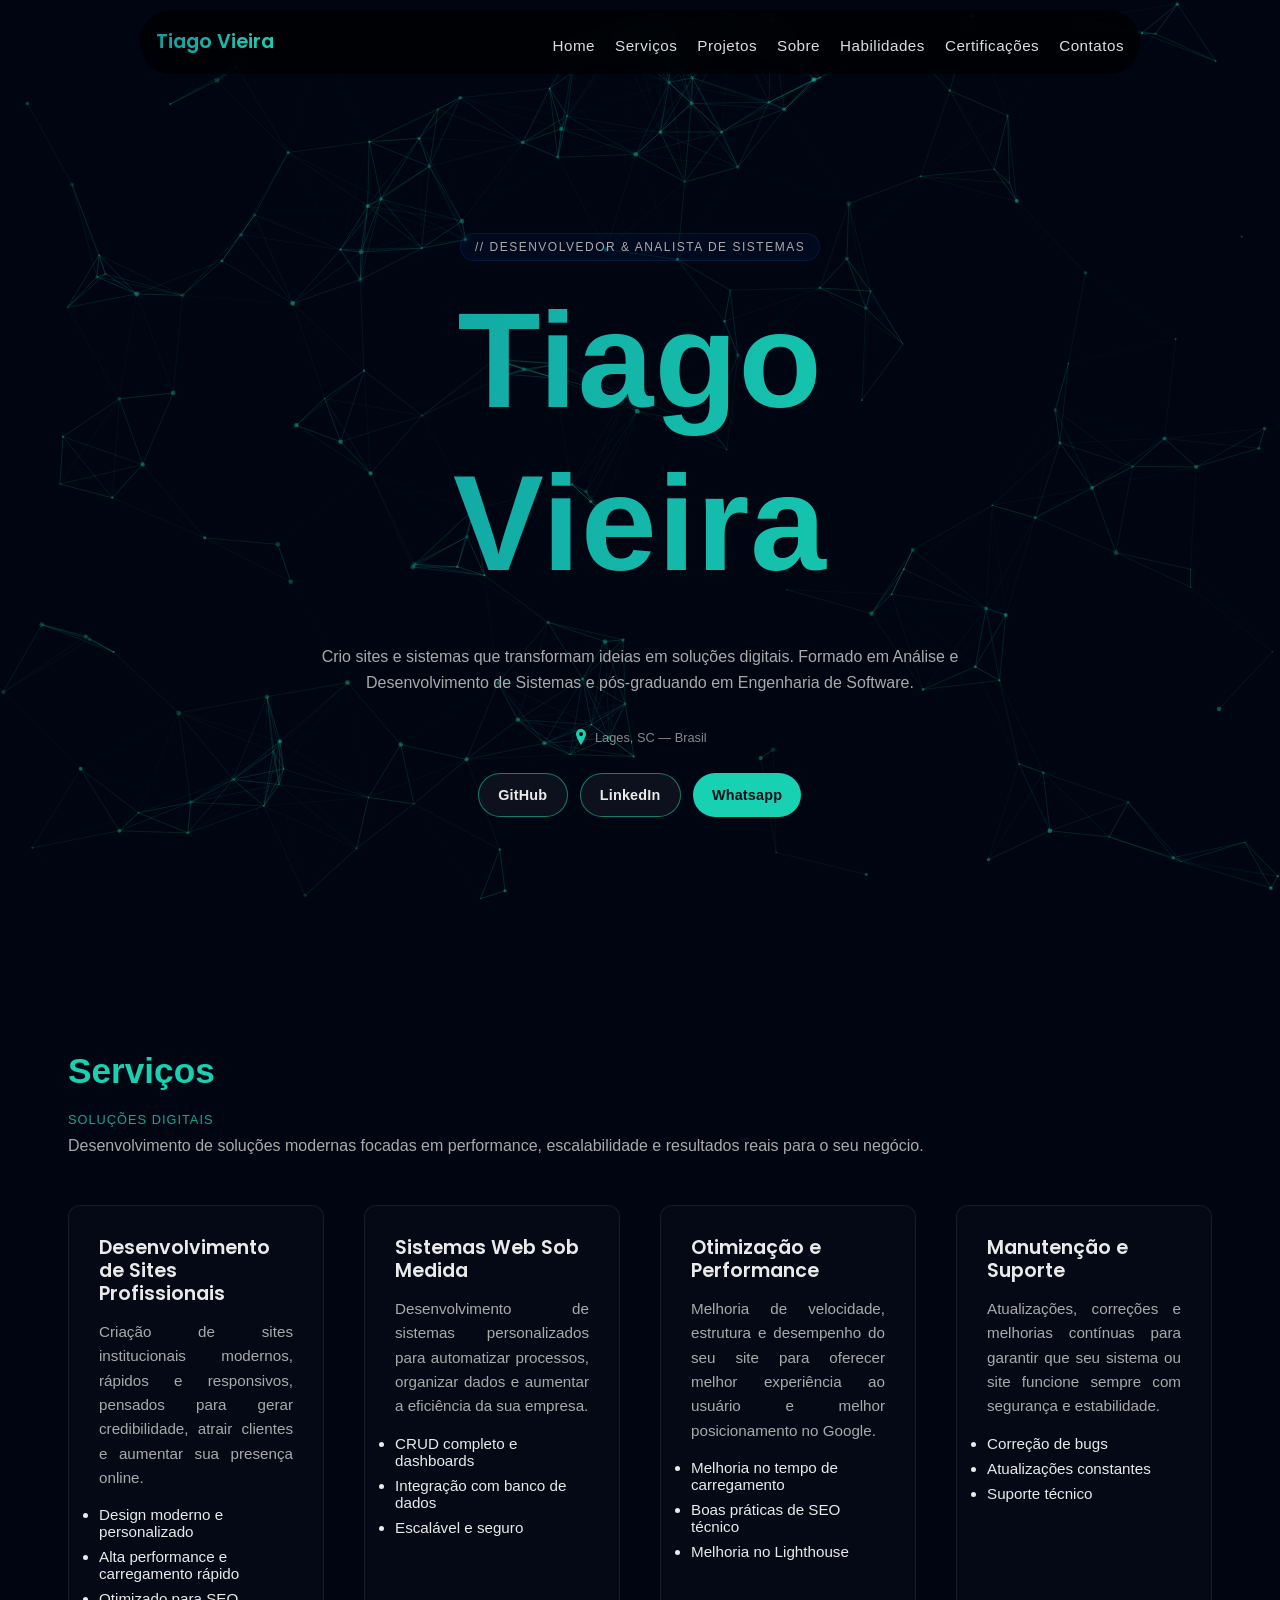
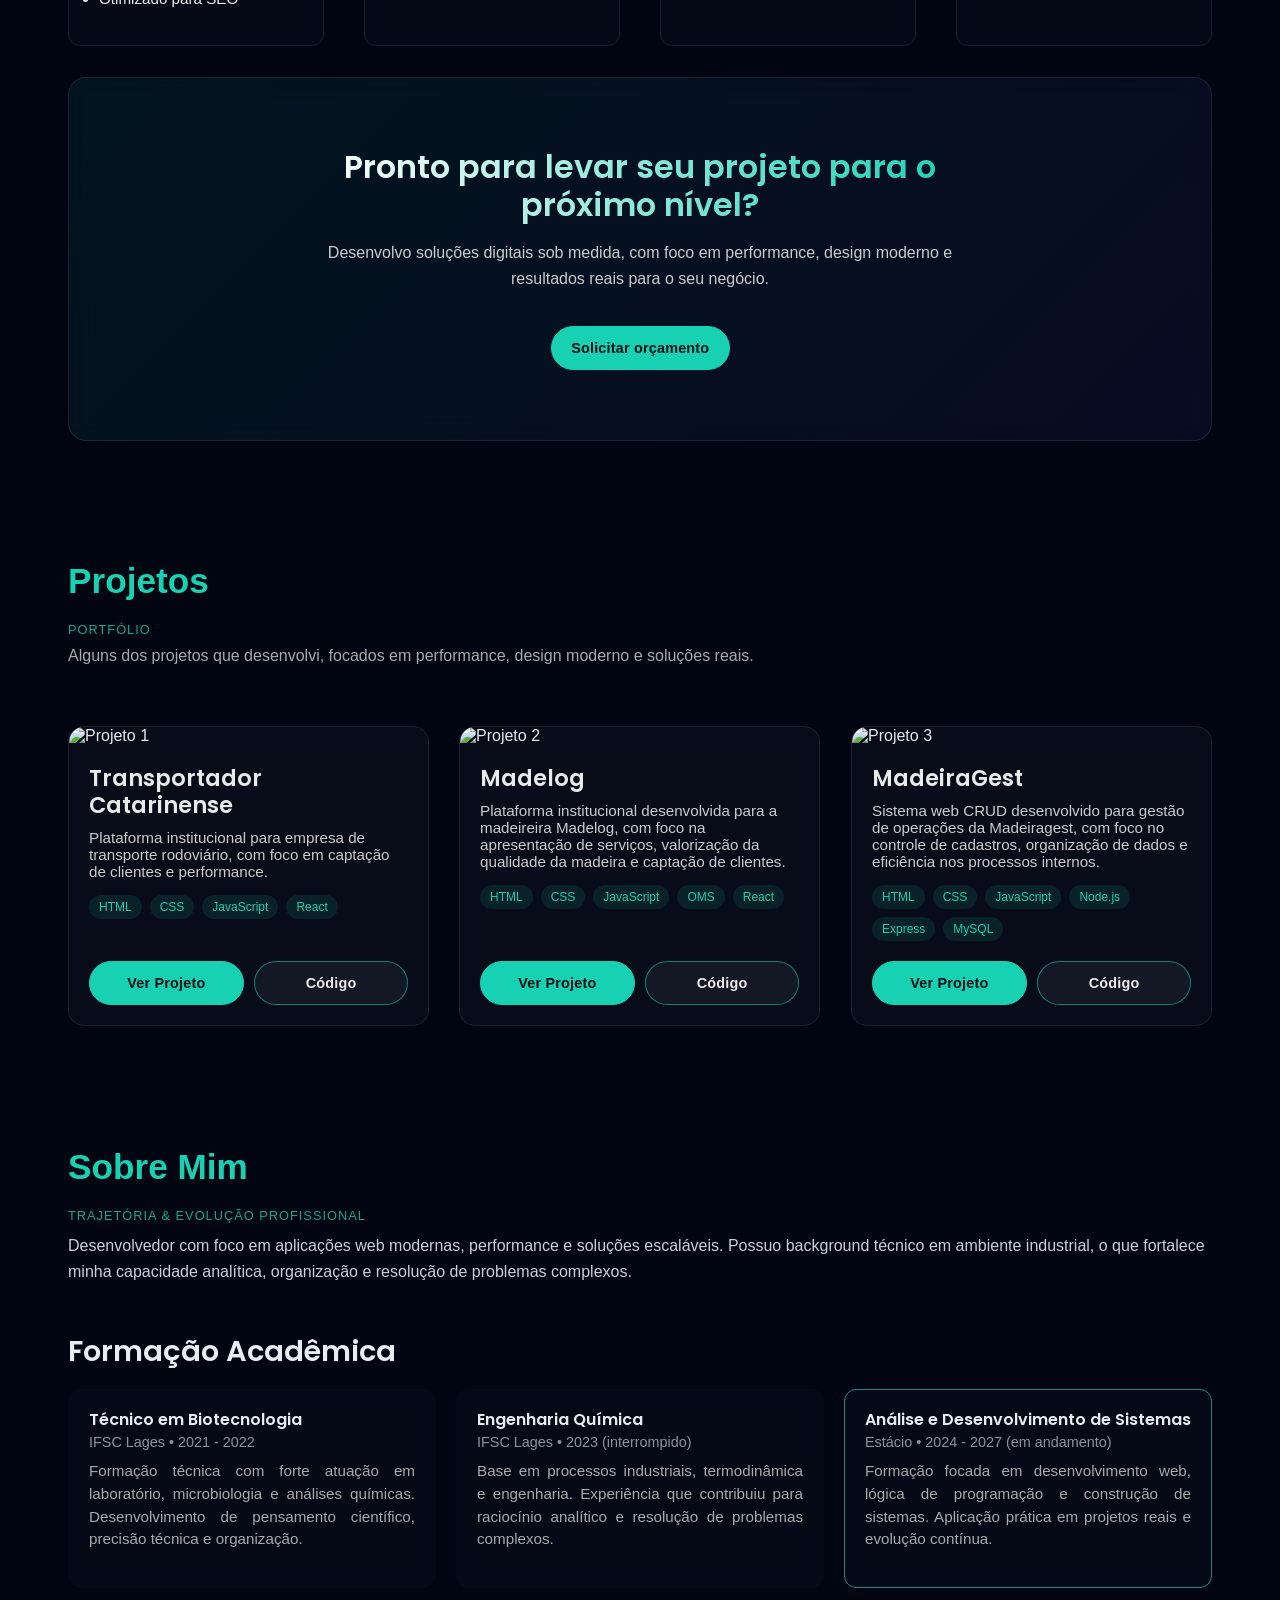
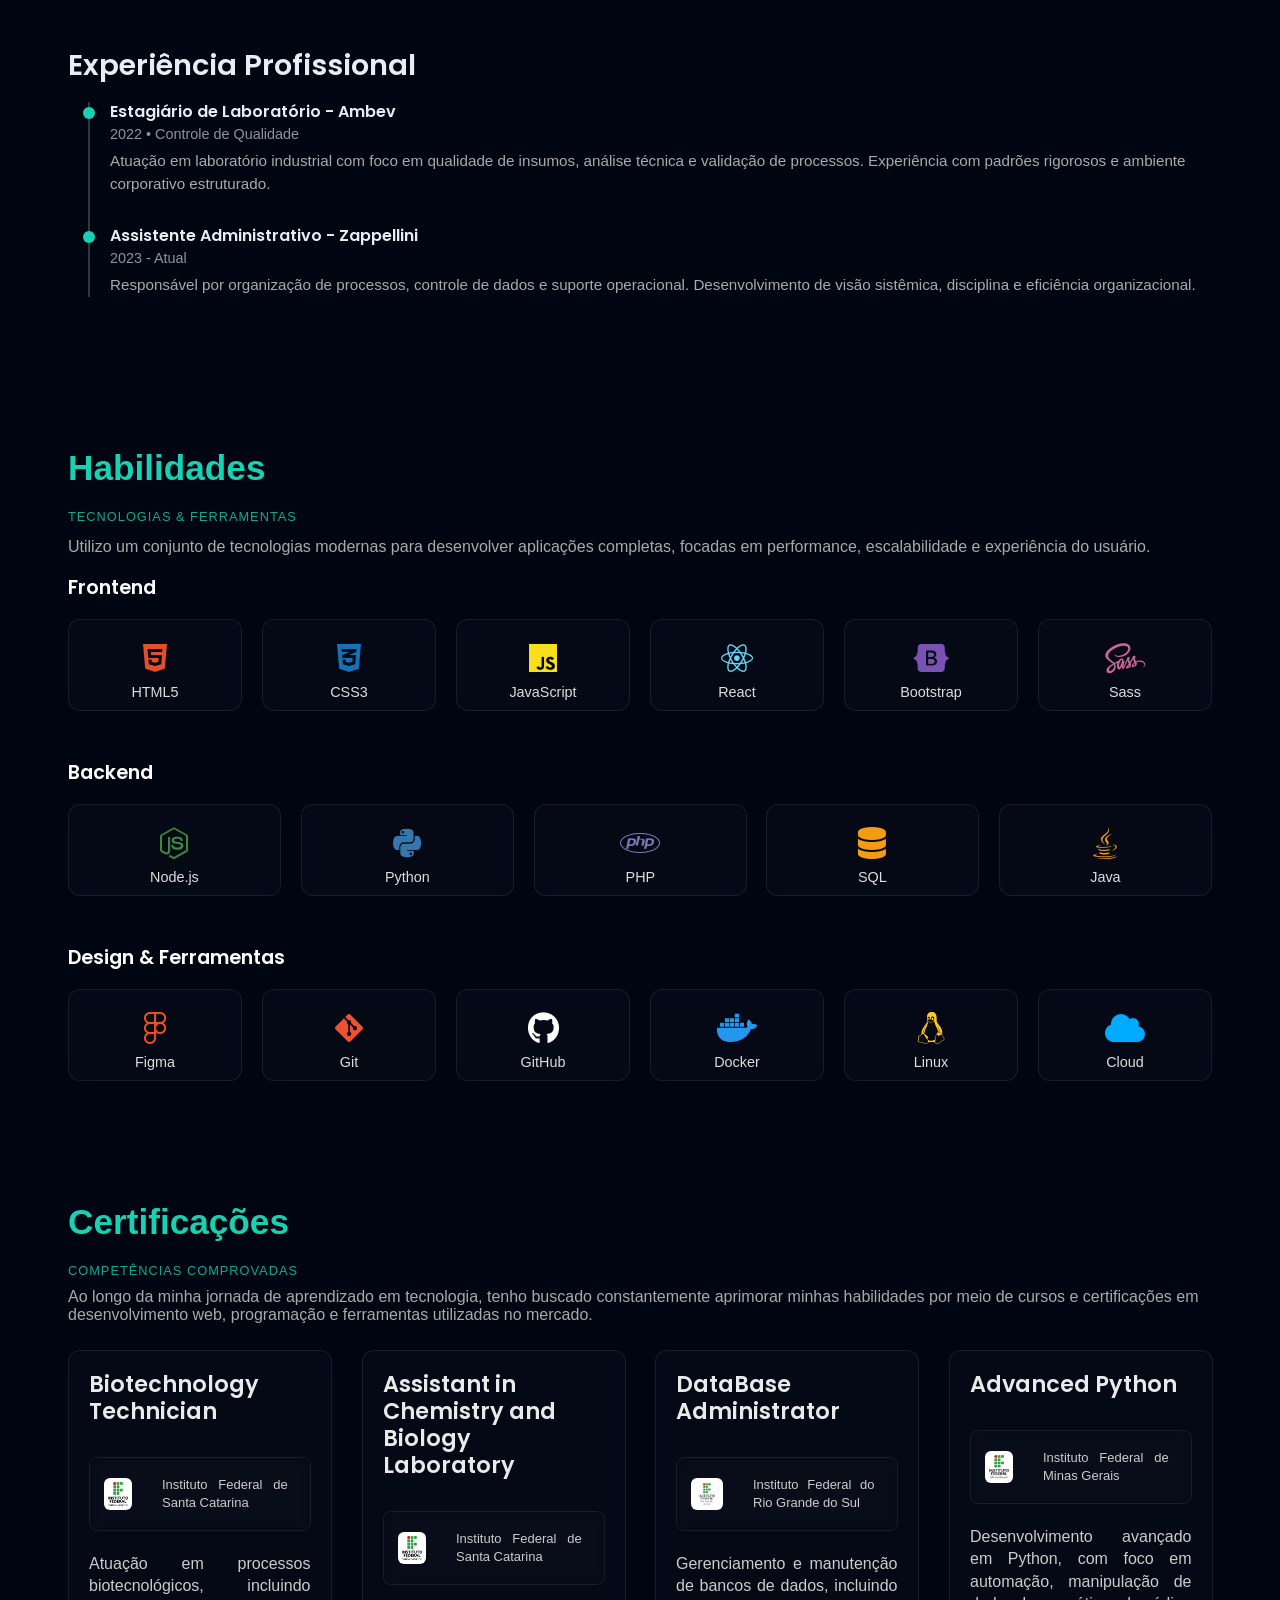
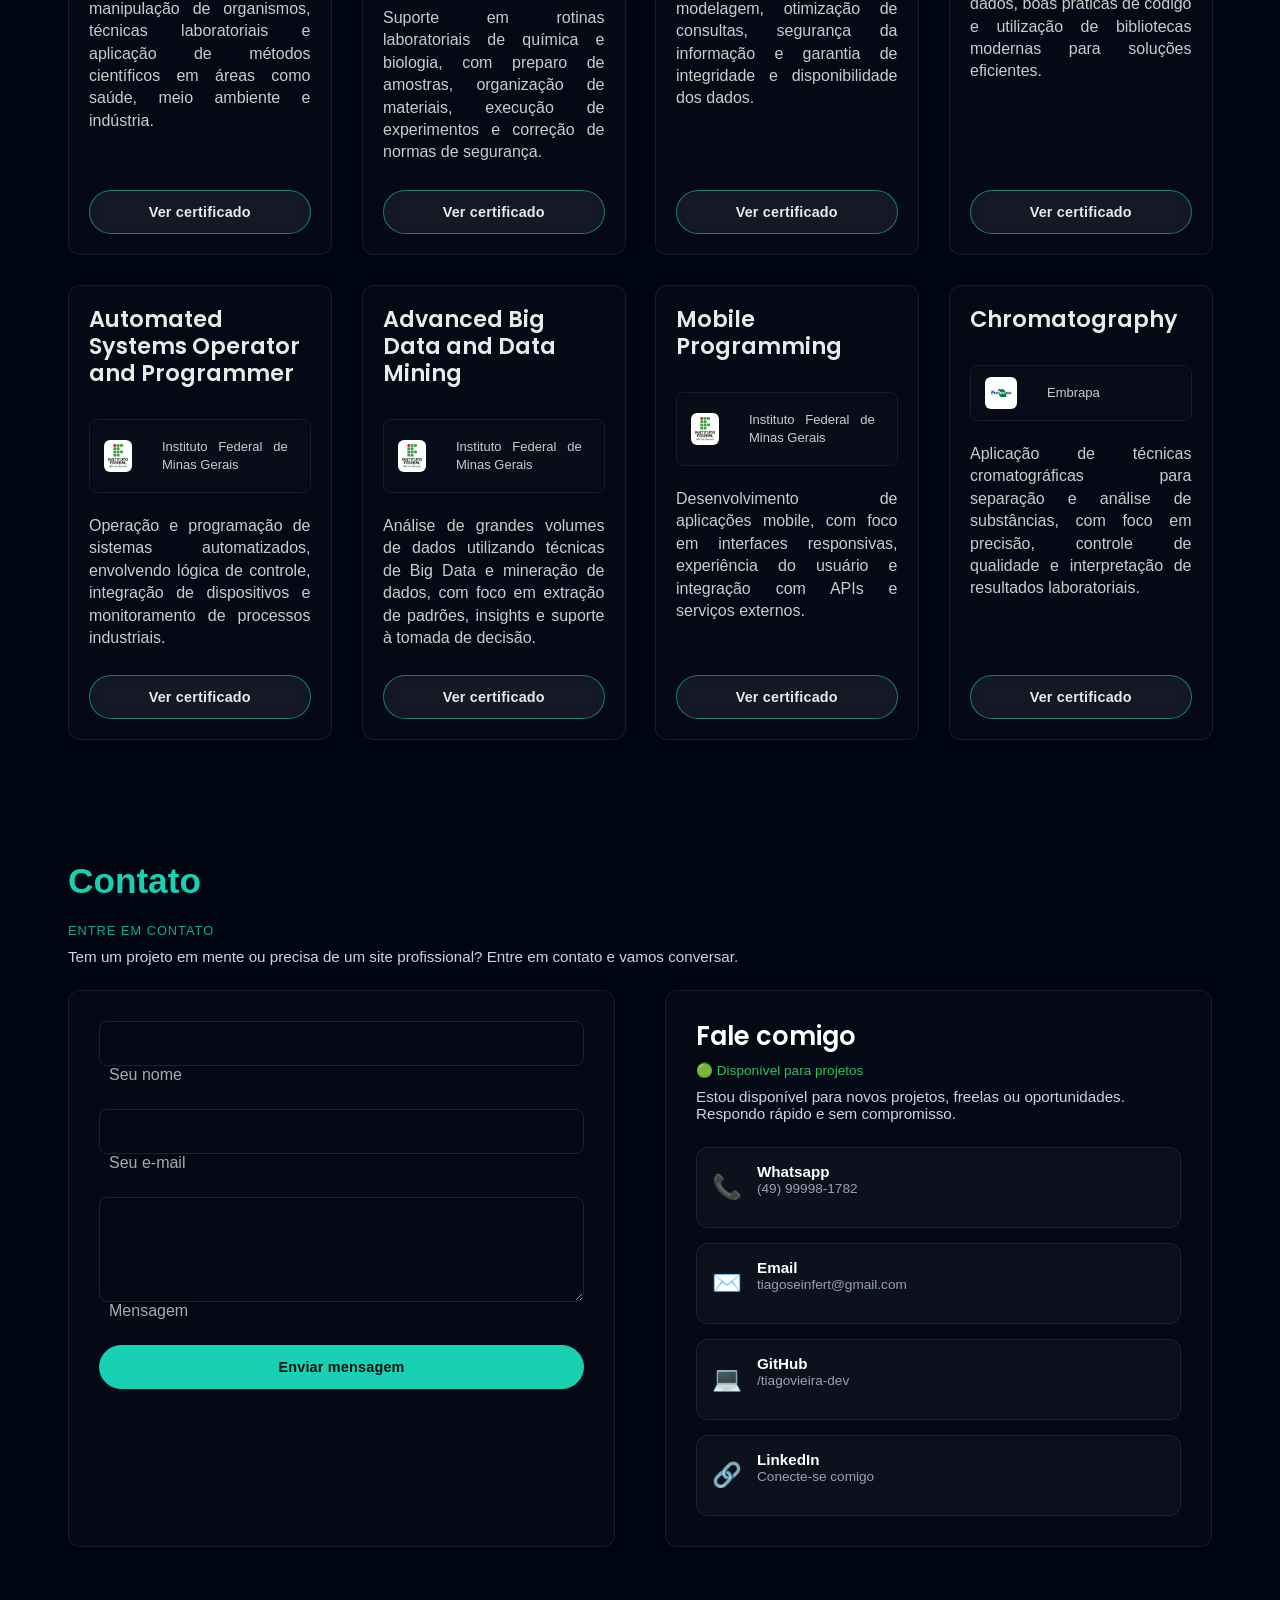
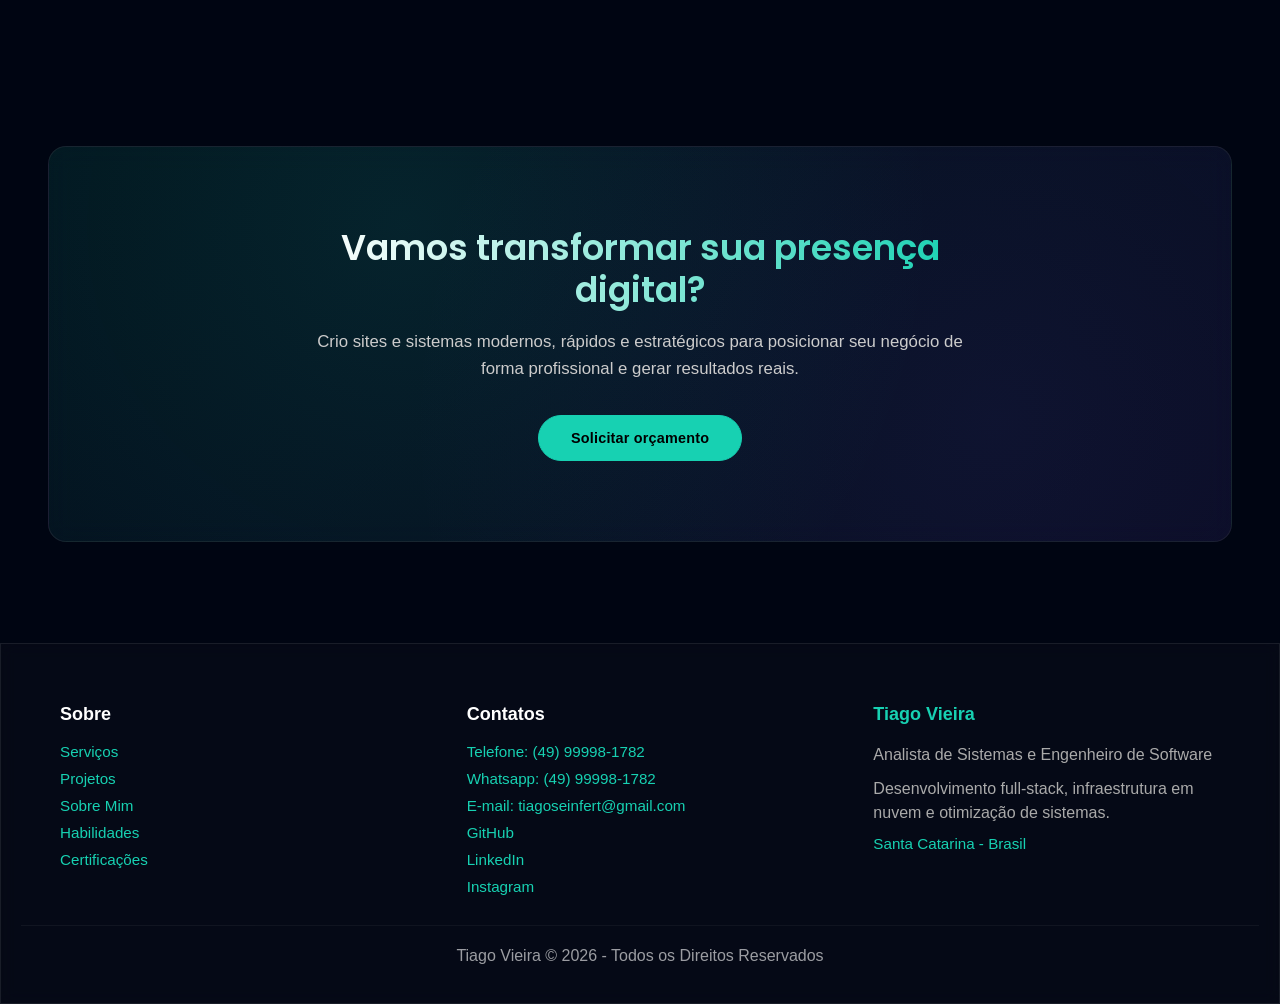
==== commit 72e13c96: "padronização de layout" ====
--- a/index.html
+++ b/index.html
@@ -7,7 +7,7 @@
     <title>Tiago Vieira | Desenvolvedor</title>
 
     <!--======================| SEO |======================-->
-    <meta name="description" content="Desenvolvedor Full Stack especializado em criação de sites modernos, sistemas web e soluções digitais para empresas. Veja meus projetos." />
+    <meta name="description" content="Portfólio de Tiago Vieira, desenvolvedor full stack focado em sites modernos, sistemas web sob medida e soluções digitais com performance e resultados reais." />
     <meta name="author" content="Tiago Vieira" />
     <meta name="robots" content="index, follow" />
     <link rel="canonical" href="https://tiagovieira.dev.br" />
@@ -34,25 +34,25 @@
     <!--======================| Open Graph (Facebook/WhatsApp) |======================-->
     <meta property="og:title" content="Tiago Vieira | Desenvolvedor" />
     <meta property="og:description" content="Criação de sites modernos, sistemas web e soluções digitais para empresas." />
-    <meta property="og:image" content="https://tiagovieira.dev.br" />
+    <meta property="og:image" content="https://tiagovieira.dev.br/assets/preview-certificacoes.jpg" />
     <meta property="og:url" content="https://tiagovieira.dev.br" />
     <meta property="og:type" content="website" />
 
     <!--======================| Twitter Card |======================-->
     <meta name="twitter:card" content="summary_large_image" />
-    <meta name="twitter:title" content="Certificações | Tiago Vieira" />
-    <meta name="twitter:description" content="Certificações e qualificações na área de tecnologia e desenvolvimento web." />
+    <meta name="twitter:title" content="Tiago Vieira | Desenvolvedor Full Stack" />
+    <meta name="twitter:description" content="Criação de sites modernos, sistemas web e soluções digitais para empresas." />
     <meta name="twitter:image" content="https://tiagovieira.dev.br/assets/preview-certificacoes.jpg" />
 
     <!--======================| Tema Mobile |======================-->
-    <meta name="theme-color" content="#023F89" />
+    <meta name="theme-color" content="#14ACA7" />
 
     <!--======================| Favicons |======================-->
-    <link rel="icon" type="image/x-icon" href="../assets/favicons/favicon.ico" />
-    <link rel="icon" type="image/png" sizes="32x32" href="../assets/favicons/favicon-32x32.png" />
-    <link rel="icon" type="image/png" sizes="16x16" href="../assets/favicons/favicon-16x16.png" />
-    <link rel="apple-touch-icon" sizes="180x180" href="../assets/favicons/apple-touch-icon.png" />
-    <link rel="manifest" href="../assets/favicons/site.webmanifest" />
+    <link rel="icon" type="image/x-icon" href="assets/favicons/favicon.ico" />
+    <link rel="icon" type="image/png" sizes="32x32" href="assets/favicons/favicon-32x32.png" />
+    <link rel="icon" type="image/png" sizes="16x16" href="assets/favicons/favicon-16x16.png" />
+    <link rel="apple-touch-icon" sizes="180x180" href="assets/favicons/apple-touch-icon.png" />
+    <link rel="manifest" href="assets/favicons/site.webmanifest" />
 
     <!--======================| Fontes |======================-->
     <link rel="preconnect" href="https://fonts.googleapis.com" />
@@ -105,7 +105,7 @@
           </div>
 
           <div class="botoes-inicio reveal reveal-premium">
-            <a href="https://github.com/tiagovieira-dev" class="btn-inicio" target="_blank" rel="noopener noreferrer" rel="noopener noreferrer">GitHub</a>
+            <a href="https://github.com/tiagovieira-dev" class="btn-inicio" target="_blank" rel="noopener noreferrer">GitHub</a>
             <a href="https://www.linkedin.com/in/tiago-vieira-0540531aa/" class="btn-inicio" target="_blank" rel="noopener noreferrer">LinkedIn</a>
             <a href="https://wa.me/49999981782" class="btn-inicio destaque" target="_blank" rel="noopener noreferrer">Whatsapp</a>
           </div>
@@ -172,7 +172,7 @@
             <h3>Pronto para levar seu projeto para o próximo nível?</h3>
             <p>Desenvolvo soluções digitais sob medida, com foco em performance, design moderno e resultados reais para o seu negócio.</p>
 
-            <a href="#contato" class="btn-cta">Solicitar orçamento</a>
+            <a href="pages/contatos.html" class="btn-cta">Solicitar orçamento</a>
           </div>
         </div>
       </div>
@@ -478,7 +478,7 @@
               Atuação em processos biotecnológicos, incluindo manipulação de organismos, técnicas laboratoriais e aplicação de métodos científicos em áreas como saúde, meio ambiente e
               indústria.
             </p>
-            <a href="link-do-certificado.pdf" target="_blank" rel="noopener noreferrer" rel="noopener" class="btn-certificado">Ver certificado</a>
+            <a href="link-do-certificado.pdf" target="_blank" rel="noopener noreferrer" class="btn-certificado">Ver certificado</a>
           </article>
 
           <article class="certificacao reveal reveal-premium">
@@ -488,7 +488,7 @@
               <p class="instituicao">Instituto Federal de Santa Catarina</p>
             </div>
             <p>Suporte em rotinas laboratoriais de química e biologia, com preparo de amostras, organização de materiais, execução de experimentos e correção de normas de segurança.</p>
-            <a href="link-do-certificado.pdf" target="_blank" rel="noopener noreferrer" rel="noopener" class="btn-certificado">Ver certificado</a>
+            <a href="link-do-certificado.pdf" target="_blank" rel="noopener noreferrer" class="btn-certificado">Ver certificado</a>
           </article>
 
           <article class="certificacao reveal reveal-premium">
@@ -498,7 +498,7 @@
               <p class="instituicao">Instituto Federal do Rio Grande do Sul</p>
             </div>
             <p>Gerenciamento e manutenção de bancos de dados, incluindo modelagem, otimização de consultas, segurança da informação e garantia de integridade e disponibilidade dos dados.</p>
-            <a href="link-do-certificado.pdf" target="_blank" rel="noopener noreferrer" rel="noopener" class="btn-certificado">Ver certificado</a>
+            <a href="link-do-certificado.pdf" target="_blank" rel="noopener noreferrer" class="btn-certificado">Ver certificado</a>
           </article>
 
           <article class="certificacao reveal reveal-premium">
@@ -508,7 +508,7 @@
               <p class="instituicao">Instituto Federal de Minas Gerais</p>
             </div>
             <p>Desenvolvimento avançado em Python, com foco em automação, manipulação de dados, boas práticas de código e utilização de bibliotecas modernas para soluções eficientes.</p>
-            <a href="link-do-certificado.pdf" target="_blank" rel="noopener noreferrer" rel="noopener" class="btn-certificado">Ver certificado</a>
+            <a href="link-do-certificado.pdf" target="_blank" rel="noopener noreferrer" class="btn-certificado">Ver certificado</a>
           </article>
 
           <article class="certificacao reveal reveal-premium">
@@ -518,7 +518,7 @@
               <p class="instituicao">Instituto Federal de Minas Gerais</p>
             </div>
             <p>Operação e programação de sistemas automatizados, envolvendo lógica de controle, integração de dispositivos e monitoramento de processos industriais.</p>
-            <a href="link-do-certificado.pdf" target="_blank" rel="noopener noreferrer" rel="noopener" class="btn-certificado">Ver certificado</a>
+            <a href="link-do-certificado.pdf" target="_blank" rel="noopener noreferrer" class="btn-certificado">Ver certificado</a>
           </article>
 
           <article class="certificacao reveal reveal-premium">
@@ -528,7 +528,7 @@
               <p class="instituicao">Instituto Federal de Minas Gerais</p>
             </div>
             <p>Análise de grandes volumes de dados utilizando técnicas de Big Data e mineração de dados, com foco em extração de padrões, insights e suporte à tomada de decisão.</p>
-            <a href="link-do-certificado.pdf" target="_blank" rel="noopener noreferrer" rel="noopener" class="btn-certificado">Ver certificado</a>
+            <a href="link-do-certificado.pdf" target="_blank" rel="noopener noreferrer" class="btn-certificado">Ver certificado</a>
           </article>
 
           <article class="certificacao reveal reveal-premium">
@@ -538,7 +538,7 @@
               <p class="instituicao">Instituto Federal de Minas Gerais</p>
             </div>
             <p>Desenvolvimento de aplicações mobile, com foco em interfaces responsivas, experiência do usuário e integração com APIs e serviços externos.</p>
-            <a href="link-do-certificado.pdf" target="_blank" rel="noopener noreferrer" rel="noopener" class="btn-certificado">Ver certificado</a>
+            <a href="link-do-certificado.pdf" target="_blank" rel="noopener noreferrer" class="btn-certificado">Ver certificado</a>
           </article>
 
           <article class="certificacao reveal reveal-premium">
@@ -548,7 +548,7 @@
               <p class="instituicao">Embrapa</p>
             </div>
             <p>Aplicação de técnicas cromatográficas para separação e análise de substâncias, com foco em precisão, controle de qualidade e interpretação de resultados laboratoriais.</p>
-            <a href="link-do-certificado.pdf" target="_blank" rel="noopener noreferrer" rel="noopener" class="btn-certificado">Ver certificado</a>
+            <a href="link-do-certificado.pdf" target="_blank" rel="noopener noreferrer" class="btn-certificado">Ver certificado</a>
           </article>
         </div>
       </div>
@@ -662,9 +662,6 @@
     <script src="js/bg.js" defer></script>
 
     <!--======================| Efeito Rolagem |======================-->
-    <script src="js/roll.js" defer></script>
-
-    <!--======================| Efeito Rolagem |======================-->
     <script src="js/fade.js" defer></script>
   </body>
 </html>
--- a/css/style.css
+++ b/css/style.css
@@ -1,7 +1,44 @@
-/*Geral*/
+::-webkit-scrollbar {
+  display: none;
+}
+
+:root {
+  --font-title: "Poppins", sans-serif;
+  --font-text: "Inter", sans-serif;
+
+  --text-sm: 0.85rem;
+  --text-base: 1rem;
+  --text-lg: 1.2rem;
+  --text-xl: 1.6rem;
+  --text-xxl: 2.2rem;
+
+  --weight-regular: 400;
+  --weight-medium: 500;
+  --weight-bold: 600;
+
+  --color-text: #eaeaea;
+  --color-muted: #aaaaaa;
+  --color-title: #ffffff;
+}
+
+:root {
+  --section-spacing: 60px;
+  --section-spacing-mobile: 30px 10px;
+}
+
+section {
+  padding: var(--section-spacing);
+}
+
+@media (max-width: 768px) {
+  section {
+    padding: var(--section-spacing-mobile);
+  }
+}
+
 body {
   margin: 0;
-  padding-top:70px;
+  padding-top: 60px;
   color: white;
   box-sizing: border-box;
   min-height: 100%;
@@ -10,42 +47,21 @@
   color: var(--color-text);
 }
 
-* {
-  font-family: "Roboto", sans-serif;
-  font-optical-sizing: auto;
-  font-weight: 500;
-  font-style: normal;
-  font-variation-settings: "wdth" 100;
-}
-
-::-webkit-scrollbar {
-  display: none;
-}
-
-:root {
-  --font-title: 'Poppins', sans-serif;
-  --font-text: 'Roboto', sans-serif;
-  --color-text: #ffffff;
-  --color-muted: #ffffff;
-  --color-primary: #17D1B2;
-  --color-white: #ffffff;
-  --line-height: 1.6;
-}
-
-h1, h3, h4 {
+html {
+  scroll-behavior: smooth;
+  overflow-x: hidden;
+}
+
+h1,
+h3,
+h4 {
   font-family: var(--font-title);
   font-weight: 600;
   line-height: 1.2;
-  color: var(--color-text);
-}
-
-h1 {
-  font-size: 3rem;
-  letter-spacing: -1px;
 }
 
 h2 {
-  color: #17D1B2;
+  color: #17d1b2;
   font-weight: 600;
   line-height: 1.2;
   font-size: 2.2rem;
@@ -63,6 +79,15 @@
   margin-bottom: 16px;
 }
 
+section.reveal {
+  opacity: 1;
+  transform: none;
+}
+
+.certificacao:hover p {
+  color: white;
+}
+
 small {
   font-size: 0.85rem;
   color: var(--color-muted);
@@ -70,7 +95,6 @@
 
 ul {
   margin-top: 15px;
-  padding-left: 20px;
 }
 
 li {
@@ -83,17 +107,14 @@
   color: inherit;
 }
 
-section {
-  padding: 50px 0;
-}
-
 .container {
+  width: 100%;
   max-width: 1200px;
   margin: 0 auto;
-  padding: 0 20px;
-}
-
-.finisher-header {
+  padding: 0px 0.5rem;
+}
+
+#bg-canvas {
   position: fixed;
   top: 0;
   left: 0;
@@ -101,256 +122,470 @@
   height: 100%;
   z-index: -1;
 }
-/*Geral*/
+
+body {
+  background: #000512;
+}
+
+section > .container > *:last-child {
+  margin-bottom: 0;
+}
 
 /*Menu*/
-.navbar{
-  position:fixed;
-  top:0;
-  left:0;
-  width:100%;
-  z-index:1000;
-  background: rgba(5,9,20,0.6);
-  backdrop-filter: blur(12px);
-  -webkit-backdrop-filter: blur(12px);
-  border-bottom:1px solid rgba(255,255,255,0.08);
-  }
-
-  .nav-container{
-  display:flex;
-  justify-content:space-between;
-  align-items:center;
-  }
-  
-  .logo{
-  font-size:20px;
-  font-weight:600;
-  color:#17D1B2;
-  letter-spacing:1px;
-  cursor:pointer;
-  }
-
-  .nav-menu{
-  display:flex;
-  gap:30px;
-  list-style:none;
-  }
-
-  .nav-menu a{
-  text-decoration:none;
-  color:#ffffff;
-  font-size:14px;
-  position:relative;
-  transition:all 0.3s ease;
-  }
-
-  .nav-menu a::after{
-  content:"";
-  position:absolute;
-  left:0;
-  bottom:-5px;
-  width:0%;
-  height:2px;
-  background:#17D1B2;
-  transition:width 0.3s ease;
-  }
-  
-  .nav-menu a:hover{
-  color:#17D1B2;
-  }
-  
-  .nav-menu a:hover::after{
-  width:100%;
-  }
-
-.menu {
-  list-style: none;
-  display: flex;
-  max-width: 1200px;
-  flex-direction: row;
-  justify-content: center;
+* {
   margin: 0;
   padding: 0;
+  box-sizing: border-box;
+}
+
+.card,
+.servico,
+.certificacao,
+.skill-card {
+  transform: translateZ(0);
+  backface-visibility: hidden;
+}
+
+.main-menu {
+  position: fixed;
+  top: 10px;
+  width: 100%;
+  z-index: 1000;
+}
+
+.navbar {
   display: flex;
-  gap: 60px;
-}
-
-.menu li a {
-  display: block;
-  padding: 15px 0px;
+  justify-content: center;
+}
+
+.nav-container {
+  width: 95%;
+  max-width: 1000px;
+  height: 4rem;
+  display: flex;
+  align-items: center;
+  justify-content: space-between;
+
+  padding: 6px 16px;
+  border-radius: 40px;
+
+  background: rgba(0, 0, 0, 0.7);
+  backdrop-filter: blur(10px);
+}
+
+.logo {
+  background: linear-gradient(90deg, #119da1, #17d1b2);
+  -webkit-background-clip: text;
+  -webkit-text-fill-color: transparent;
+  font-size: 1.2rem;
+}
+
+.menu {
+  display: flex;
+  gap: 20px;
+  list-style: none;
+}
+
+.menu a {
+  color: #ddd;
+  font-size: 0.95rem;
   text-decoration: none;
-  color: white;
-  font-size: 22px;
-  color: #ffffff;
-}
-
-.menu li a:hover {
-  border-radius: 8px;
-  background: rgba(255, 255, 255, 0.15);
-  transform: translateY(-2px); 
-  box-shadow: 0 5px 20px rgba(0, 0, 0, 0.3);
+  transition: 0.3s;
+  font-family: var(--font-text);
+  font-weight: var(--weight-medium);
+  letter-spacing: 0.5px;
+}
+
+.menu a:hover {
+  color: #fff;
+}
+
+.menu-toggle {
+  display: none;
+  flex-direction: column;
+  gap: 5px;
+  cursor: pointer;
+}
+
+.menu-toggle span {
+  width: 22px;
+  height: 2px;
+  background: #fff;
+  transition: 0.3s;
+}
+
+@media (max-width: 768px) {
+  .menu-toggle {
+    display: flex;
+    z-index: 3000;
+  }
+
+  .menu {
+    position: fixed;
+    top: 0;
+    right: -100%;
+
+    width: 280px;
+    height: 100vh;
+
+    background: #0b0b0b;
+
+    display: flex;
+    flex-direction: column;
+    align-items: flex-start;
+
+    padding: 80px 25px;
+    gap: 25px;
+
+    transition: right 0.3s ease;
+
+    z-index: 2000;
+  }
+
+  .menu.active {
+    right: 0;
+  }
+
+  .menu li {
+    width: 100%;
+  }
+
+  .menu a {
+    width: 100%;
+    font-size: 1.1rem;
+    padding: 10px 0;
+    border-bottom: 1px solid rgba(255, 255, 255, 0.1);
+  }
 }
 /*Menu*/
 
 /*Início Hero*/
-.inicio {
-  font-size: 2rem;
-  line-height: 1;
-}
-
-.btn-inicio {
-  display: inline-block;
-  padding: 12px 22px;
-  color: #ffffff;
-  background: rgba(255, 255, 255, 0.08);
-  text-decoration: none;
-  border-radius: 8px;
-  font-weight: 600;
-  cursor: pointer;
-  transition:
-    background 0.2s ease,
-    transform 0.1s ease;
-}
-
-.btn-inicio:hover {
-  background: rgba(255, 255, 255, 0.15);
-  transform: translateY(-2px);
-  box-shadow: 0 5px 20px rgba(0, 0, 0, 0.3);
-}
-
-.btn-inicio:active {
-  transform: translateY(0);
-}
-
-.botoes-inicio {
+.hero {
+  position: relative;
+  min-height: 90vh;
   display: flex;
-  gap: 1rem;
-}
-
-.inicio {
-  margin: 0.4rem 1;
-}
-
-.nome {
-  flex: 1;
-  margin: 0.4rem 0;
-  font-size: 9rem;
-  line-height: 1;
-  color: #ffffff;
-}
-
-.hero {
-  display: flex;
-  justify-content: space-between;
-  max-width: 1200px;
-  margin: 0 auto;
-}
-/*Início Hero*/
-
-/*Habilidades*/
-.habilidades h2 {
+  align-items: center;
   justify-content: center;
-}
-
-.habilidades-grid {
-  max-width: 1200pc;
-  justify-content: center;
-  display: flex;
-  gap: 40px;
+  text-align: center;
   overflow: hidden;
-  margin-top: 40px;
-}
-
-@keyframes scrollSkills {
-  0% {
-    transform: translateX(100%);
-  }
-
-  100% {
-    transform: translateX(-100%);
-  }
-}
-
-.skills-desc{
-  max-width: 600px;
-  color: #ffffff;
-  margin-bottom: 60px;
-}
-
-.skills-group{
-  margin-bottom: 60px;
-}
-
-.skills-group h3{
-  margin-bottom: 25px;
-  color: #ffffff;
-}
-
-.hex-container{
-  display: flex;
-  flex-wrap: wrap;
-  gap: 25px;
-}
-
-.hex-item{
-  width: 120px;
-  height: 120px;
-  clip-path: polygon(
-    25% 5%, 75% 5%,
-    100% 50%, 75% 95%,
-    25% 95%, 0% 50%
-  );
+}
+
+.hero-texto {
+  position: relative;
+  z-index: 2;
+
+  max-width: 750px;
   display: flex;
   flex-direction: column;
   align-items: center;
+  gap: 18px;
+}
+
+.badge {
+  font-size: 0.75rem;
+  letter-spacing: 1.5px;
+  text-transform: uppercase;
+  color: #aaa;
+
+  border: 1px solid rgba(2, 63, 137, 0.3);
+  padding: 6px 14px;
+  border-radius: 20px;
+
+  background: rgba(2, 63, 137, 0.1);
+}
+
+.nome {
+  font-size: clamp(8.5rem, 7vw, 5.5rem);
+  font-weight: 700;
+  letter-spacing: 1px;
+
+  margin-bottom: 10px;
+
+  background: linear-gradient(90deg, #119da1, #17d1b2);
+  -webkit-background-clip: text;
+  -webkit-text-fill-color: transparent;
+}
+
+.descricao {
+  margin-top: 10px;
+  font-size: 1rem;
+  color: #bbb;
+  line-height: 1.7;
+}
+
+.localizacao {
+  display: flex;
+  align-items: center;
+  gap: 6px;
+  font-size: 0.8rem;
+  color: #888;
+}
+
+.localizacao svg {
+  color: #17d1b2;
+}
+
+.botoes-inicio {
+  display: flex;
+  gap: 12px;
+  flex-wrap: wrap;
   justify-content: center;
+  margin-top: 10px;
+}
+
+.btn-inicio {
+  position: relative;
+  padding: 10px 18px;
+  border-radius: 25px;
+  font-size: 0.85rem;
+  text-decoration: none;
+  color: #fff;
+
+  border: 1px solid rgba(255, 255, 255, 0.15);
+  background: rgba(255, 255, 255, 0.05);
+
+  overflow: hidden;
+  transition: 0.3s ease;
+}
+
+.btn-inicio::before {
+  content: "";
+  position: absolute;
+  width: 100%;
+  height: 100%;
+  top: 0;
+  left: -100%;
+
+  background: linear-gradient(120deg, transparent, rgba(23, 209, 178, 0.4), transparent);
+  transition: 0.4s;
+}
+
+.btn-inicio:hover::before {
+  left: 100%;
+}
+
+.btn-inicio:hover {
+  transform: translateY(-3px);
+  border-color: #17d1b2;
+  box-shadow: 0 0 15px rgba(23, 209, 178, 0.3);
+}
+
+.btn-inicio.destaque {
+  background: #17d1b2;
+  border: none;
+}
+
+.btn-inicio.destaque:hover {
+  color: #000;
+}
+
+/*Início Hero*/
+
+/*Projetos*/
+.projetos-header {
+  max-width: 1200px;
+  margin: 0 auto 60px;
+}
+
+.projetos-grid {
+  display: grid;
+  align-items: stretch;
+  grid-template-columns: repeat(auto-fit, minmax(240px, 1fr));
+  gap: 30px;
+}
+
+.projeto-card {
+  display: flex;
+  flex-direction: column;
+  border-radius: 16px;
+  height: 100%;
+  overflow: hidden;
+  background: rgba(255, 255, 255, 0.03);
+  backdrop-filter: blur(10px);
+  border: 1px solid rgba(255, 255, 255, 0.08);
+  transition: all 0.4s ease;
+}
+
+.projeto-card:hover {
+  transform: translateY(-10px) !important;
+  border-color: #17d1b2;
+}
+
+.projeto-img {
+  overflow: hidden;
+}
+
+.projeto-img img {
+  width: 100%;
+  display: block;
+  transition: transform 0.5s ease;
+}
+
+.projeto-content {
+  display: flex;
+  flex-direction: column;
+  height: 100%;
+  flex: 1;
+  padding: 20px;
+}
+
+.projeto-content h3 {
+  margin-bottom: 10px;
+}
+
+.projeto-content p {
+  color: #ccc;
+  font-size: 0.95rem;
+  margin-bottom: 15px;
+}
+
+.techs {
+  display: flex;
+  flex-wrap: wrap;
   gap: 8px;
-  background: rgba(255,255,255,0.03);
-  border: 2px solid #17D1B2;
+  margin-bottom: 20px;
+}
+
+.techs span {
+  background: rgba(23, 209, 178, 0.1);
+  color: #17d1b2;
+  padding: 5px 10px;
+  border-radius: 20px;
+  font-size: 0.75rem;
+}
+
+.projeto-actions {
+  margin-top: auto;
+  display: flex;
+  gap: 10px;
+}
+
+.btn-demo,
+.btn-code {
+  flex: 1;
+  text-align: center;
+  padding: 10px;
+  border-radius: 8px;
+  text-decoration: none;
+  font-size: 0.85rem;
+  transition: 0.3s;
+}
+
+.btn-demo {
+  background: #17d1b2;
+  color: #000;
+  font-weight: 600;
+}
+
+.btn-demo:hover {
+  opacity: 0.8;
+}
+
+.btn-code {
+  border: 1px solid #17d1b2;
+  color: #17d1b2;
+}
+
+.btn-code:hover {
+  background: #17d1b2;
+  color: #000;
+}
+/*Projetos*/
+
+/*Habilidades*/
+.tag {
+  font-size: 0.8rem;
+  color: #11a892;
+  letter-spacing: 1px;
+  text-transform: uppercase;
+  margin-bottom: 10px;
+}
+
+.descricao {
+  color: #aaa;
+  line-height: 1.6;
+  margin-top: 10px;
+}
+
+.tec:hover {
+  color: #17d1b2;
+  transition: 0.35s ease;
+}
+
+.categoria {
+  margin-bottom: 50px;
+}
+
+.categoria h3 {
+  margin-bottom: 20px;
+  font-size: 1.2rem;
+  color: #fff;
+}
+
+.skills-grid {
+  display: grid;
+  grid-template-columns: repeat(auto-fit, minmax(140px, 1fr));
+  gap: 20px;
+}
+
+.skill-card {
+  border-radius: 12px;
+  background: rgba(255, 255, 255, 0.02);
+  border: 1px solid rgba(255, 255, 255, 0.08);
+  backdrop-filter: blur(8px);
+  padding: 10px;
+  display: flex;
+  flex-direction: column;
+  align-items: center;
+  gap: 10px;
   transition: all 0.3s ease;
   position: relative;
 }
 
-.hex-item i{
-  font-size: 28px;
-  color: #17D1B2;
-}
-
-.hex-item span{
-  font-size: 0.8rem;
+.skill-card:hover {
+  transform: translateY(-10px) !important;
+  border-color: #17d1b2;
+  background: rgba(23, 209, 178, 0.08);
+}
+
+.skill-card:hover span {
+  color: #17d1b2;
+  text-shadow: 0 0 6px rgba(23, 209, 178, 0.6);
+}
+
+.skill-card::before {
+  content: "";
+  inset: 0;
+  border-radius: 8px;
+  padding: 1px;
+}
+
+.skill-card:hover::before {
+  opacity: 1;
+  animation: glow 3s linear infinite;
+}
+
+@keyframes glow {
+  0% {
+    background-position: 0%;
+  }
+  100% {
+    background-position: 200%;
+  }
+}
+
+.skill-card i {
+  font-size: 2rem;
+  transition: 0.3s;
+}
+
+.skill-card:hover i {
+  transform: scale(1.15);
+}
+
+.skill-card span {
   color: #ddd;
-}
-
-.hex-item:hover{
-  transform: translateY(-8px) scale(1.05);
-  box-shadow: 0 10px 25px rgba(112, 79, 203, 0.3);
-  background: rgba(81, 79, 203, 0.08);
-}
-
-.hex-item::before{
-  content: "";
-  position: absolute;
-  inset: 0;
-  border-radius: 10px;
-  opacity: 0;
-  transition: 0.3s;
-}
-
-.hex-item:hover::before{
-  opacity: 1;
-  box-shadow: 0 0 20px rgba(81, 79, 203, 0.4);
-}
-
-.skills-highlight{
-  max-width: 700px;
-  margin-top: 40px;
-  color: #ccc;
-}
-
-@media(max-width:768px){
-  .hex-container{
-    justify-content: center;
-  }
+  font-size: 0.9rem;
 }
 /*Habilidades*/
 
@@ -361,120 +596,126 @@
   gap: 40px;
 }
 
-.servicos-sub{
-  color: #ffffff;
-  max-width: 600px;
+.servicos-grid p{
+  text-align: justify;
+}
+
+.servicos-sub {
+  max-width: 1200px;
   margin-bottom: 50px;
 }
 
-.servico{
+.servico {
   padding: 30px;
   border-radius: 12px;
-  background: rgba(255,255,255,0.02);
-  border: 1px solid rgba(255,255,255,0.08);
+  background: rgba(255, 255, 255, 0.02);
+  border: 1px solid rgba(255, 255, 255, 0.08);
+  backdrop-filter: blur(8px);
   transition: all 0.3s ease;
 }
 
-.servicos {
-  padding-bottom: 70px;
-}
-
-.servico:hover{
-  transform: translateY(-5px);
-  border-color: #17D1B2;
-  background: rgba(0, 0, 0, 0.08);
-}
-
-.servico h3{
+.servico:hover h3 {
+  color: #17d1b2;
+  transition: 0.55s ease;
+}
+
+.servico:hover {
+  transform: translateY(-10px) !important;
+  border-color: #17d1b2;
+  background: rgba(23, 209, 178, 0.08);
+}
+
+.servico h3 {
   margin-bottom: 15px;
   font-size: 1.2rem;
 }
 
-.servico p{
-  color: #ccc;
+.servico p {
   font-size: 0.95rem;
   line-height: 1.6;
 }
 
-.servicos-cta{
-  margin-top: 80px;
-  padding: 60px 30px;
-  border-radius: 16px;
+.servico:hover p {
+  color: white;
+}
+
+.servicos-cta {
+  margin-top: 30px;
+  padding: 70px 40px;
+  border-radius: 18px;
   position: relative;
-  overflow: hidden;
-  background: linear-gradient(135deg, rgba(240, 240, 240, 0.15), rgba(2,63,137,0.15));
-  border: 1px solid rgba(255,255,255,0.08);
-  backdrop-filter: blur(10px);
-}
-
-.servicos-cta::before{
+  background: linear-gradient(135deg, rgba(23, 209, 178, 0.08), rgba(108, 92, 231, 0.08));
+  backdrop-filter: blur(12px);
+  -webkit-backdrop-filter: blur(12px);
+  border: 1px solid rgba(255, 255, 255, 0.08);
+  transition: transform 0.3s ease, border-color 0.3s ease;
+}
+
+.servicos-cta::before {
   content: "";
-  position: absolute;
-  width: 200%;
-  height: 200%;
-  top: -50%;
-  left: -50%;
-  background: radial-gradient(circle, rgba(255,255,255,0.08), transparent 60%);
-  animation: glowMove 8s linear infinite;
-}
-
-@keyframes glowMove{
-  0%{
-    transform: rotate(0deg);
-  }
-  100%{
-    transform: rotate(360deg);
-  }
-}
-
-.cta-content{
+  inset: 0;
+  background: radial-gradient(circle at 30% 20%, rgba(23, 209, 178, 0.15), transparent 60%);
+
+  opacity: 0.6;
+  transition: 0.5s;
+}
+
+.servicos-cta::after {
+  content: "";
+  inset: 0;
+  background: radial-gradient(circle at 80% 70%, rgba(108, 92, 231, 0.15), transparent 60%);
+  opacity: 0.5;
+}
+
+.servicos-cta:hover {
+  transform: translateY(-5px);
+  border-color: #17d1b2;
+}
+
+.servicos-cta:hover::before {
+  opacity: 0.9;
+}
+
+.cta-content {
   position: relative;
   z-index: 2;
   text-align: center;
-  max-width: 700px;
+  max-width: 650px;
   margin: 0 auto;
 }
 
-.cta-content h3{
-  font-size: 1.8rem;
+.cta-content h3 {
+  font-size: 2rem;
   margin-bottom: 15px;
-}
-
-.cta-content p{
+  background: linear-gradient(90deg, #fff, #17d1b2);
+  -webkit-background-clip: text;
+  -webkit-text-fill-color: transparent;
+}
+
+.cta-content p {
   color: #ccc;
-  margin-bottom: 30px;
+  margin-bottom: 35px;
   line-height: 1.6;
 }
 
-.btn-cta{
+.btn-cta {
   display: inline-block;
-  padding: 14px 28px;
-  border-radius: 30px;
+  padding: 14px 30px;
+  border-radius: 999px;
   font-weight: 600;
   text-decoration: none;
-  color: #fff;
-  background: linear-gradient(135deg, #17D1B2, #4c52a3);
+  color: #000;
+  background: #17d1b2;
   transition: all 0.3s ease;
 }
 
-.btn-cta:hover{
-  transform: translateY(-3px);
-  box-shadow: 0 10px 25px #3f425e;
-}
-
-.servicos-cta:hover{
-  transform: translateY(-4px);
-  transition: 0.3s;
-}
-
-@keyframes pulse{
-  0%{ box-shadow: 0 0 0 0 rgba(79, 91, 203, 0.5); }
-  70%{ box-shadow: 0 0 0 15px rgba(203,99,79,0); }
-  100%{ box-shadow: 0 0 0 0 rgba(203,99,79,0); }
-}
-
-.btn-cta{
-  animation: pulse 2.5s infinite;
+.btn-cta:hover {
+  transform: translateY(-5px);
+  box-shadow: 0 10px 25px rgba(23, 209, 178, 0.25), 0 0 15px rgba(23, 209, 178, 0.4);
+}
+
+.btn-cta {
+  animation: none;
 }
 /*Serviços*/
 
@@ -482,24 +723,34 @@
 .certificacoes-grid {
   display: grid;
   grid-template-columns: repeat(auto-fit, minmax(250px, 1fr));
-  gap: 40px;
-  padding-top: 20px;
-}
-
-.certificacao:hover h3{
-  color: #17D1B2;
-  transition: 0.35s ease;  
+  gap: 30px;
+  padding-top: 10px;
+}
+
+.certificacao:hover h3 {
+  color: #17d1b2;
+  transition: 0.55s ease;
+}
+
+.certificacao p {
+  text-align: justify;
+  line-height: 1.4;
+  color: #ccc;
 }
 
 .certificacao {
+  display: flex;
+  flex-direction: column;
+  flex: 1;
+  border-radius: 12px;
+  background: rgba(255, 255, 255, 0.02);
+  border: 1px solid rgba(255, 255, 255, 0.08);
+  backdrop-filter: blur(8px);
+  padding: 20px;
+  gap: 10px;
+  transition: all 0.3s ease;
   position: relative;
-  padding: 25px;
-  border-radius: 14px;
-  background: #0b0c1a;
   overflow: hidden;
-  transition:
-    transform 0.35s ease,
-    box-shadow 0.35s ease;
 }
 
 .certificacao * {
@@ -508,93 +759,274 @@
 }
 
 .certificacao:hover {
-  transform: translateY(-10px);
-  box-shadow:
-    0 0px 0px #17D1B2,
-    0 0 30px #17D1B2
-}
-
-.cert-header{
-  display:flex;
-  align-items:center;
-  gap:12px;
-  padding:10px 14px;
-  background: rgba(255,255,255,0.05);
-  border-color: #17D1B2;
-  border-radius:8px;
+  transform: translateY(-10px) !important;
+  border-color: #17d1b2;
+  background: rgba(23, 209, 178, 0.08);
+}
+
+.cert-header {
+  display: flex;
+  align-items: center;
+  gap: 12px;
+  padding: 10px 14px;
+  border: 1px solid rgba(255, 255, 255, 0.08);
+  border-radius: 8px;
   backdrop-filter: blur(8px);
-  margin:12px 0;
-  transition:all 0.3s ease;
-  
-  }
-  
-  .cert-header img{
-  height:32px;
-  object-fit:contain;
-  background:#ffffff;
-  padding:4px;
-  border-radius:6px;
-    }
-  
-  .instituicao{
-  font-size:13px;
-  opacity:0.8;
-  margin:8px;
-  }
-
-  .btn-certificado{
-  display:inline-block;
-  margin-top:4px;
-  padding:8px 16px;
-  font-size:13px;
-  border-radius:6px;
-  text-decoration:none;
-  color:#ffffff;
-  background: rgba(255,255,255,0.08);
-  border: #17D1B2;
+  margin: 12px 0;
+  transition: all 0.3s ease;
+}
+
+.cert-header:hover {
+  border-color: #11a892;
+  transform: translateY(-7px) scale(1);
+}
+
+.cert-header p {
+  padding-left: 10px;
+  transform: scale(1.15);
+}
+
+.cert-header:hover p {
+  transform: scale(1.2);
+  transition: all 0.3s ease;
+  color: #ffffff;
+}
+
+.cert-header img {
+  height: 32px;
+  object-fit: contain;
+  background: #ffffff;
+  padding: 4px;
+  border-radius: 6px;
+  transition: all 0.3s ease;
+}
+
+.cert-header:hover img {
+  transform: scale(1.2);
+  transition: all 0.3s ease;
+}
+
+.instituicao {
+  font-size: 13px;
+  margin: 8px;
+}
+
+.btn-certificado {
+  display: inline-block;
+  margin-top: auto;
+  text-align: center;
+  padding: 8px 16px;
+  font-size: 13px;
+  border-radius: 6px;
+  text-decoration: none;
+  color: #ffffff;
+  background: rgba(255, 255, 255, 0.08);
+  border: #17d1b2;
   backdrop-filter: blur(8px);
-  transition:all 0.3s ease;
-  }
-  
-  .btn-certificado:hover{
-  background:#17D1B2;
-  color:#000;
-  transform:translateY(-2px);
-  }
+  transition: all 0.3s ease;
+}
+
+.btn-certificado:hover {
+  background: #17d1b2;
+  font-size: 0.9rem;
+  color: #000;
+  transform: translateY(-5px);
+}
 /*Certificações*/
 
+/*Sobre*/
+.sobre-mim {
+  color: #e6edf3;
+}
+
+.intro {
+  max-width: 1200px;
+  margin-bottom: 50px;
+  color: #c9d1d9;
+  line-height: 1.6;
+}
+
+.bloco {
+  margin-bottom: 60px;
+}
+
+.bloco h3 {
+  font-size: 1.8rem;
+  margin-bottom: 20px;
+}
+
+.cards {
+  display: grid;
+  grid-template-columns: repeat(auto-fit, minmax(250px, 1fr));
+  gap: 20px;
+}
+
+.card {
+  border-radius: 12px;
+  background: rgba(255, 255, 255, 0.02);
+  border: 1px solid rgba(255, 255, 255, 0.08);
+  backdrop-filter: blur(8px);
+  padding: 20px;
+  transition: 0.3s;
+  border: 1px solid transparent;
+}
+
+.card:hover {
+  transform: translateY(-12px) !important;
+  border-color: #17d1b2;
+  background: rgba(23, 209, 178, 0.08);
+}
+
+.card h4 {
+  margin-bottom: 5px;
+}
+
+.card:hover h4 {
+  color: #17D1B2 ;
+  margin-bottom: 5px;
+}
+
+.card:hover p {
+  color: white ;
+}
+
+.card span {
+  font-size: 0.9rem;
+  color: #8b949e;
+  display: block;
+  margin-bottom: 10px;
+}
+
+.card p {
+  font-size: 0.95rem;
+  line-height: 1.5;
+  text-align: justify;
+}
+
+.card:hover span{
+  color: white;
+}
+
+/* destaque */
+.card.destaque {
+  border: 1px solid #238686;
+}
+
+.timeline {
+  position: relative;
+  margin-left: 20px;
+  border-left: 2px solid #30363d;
+}
+
+.timeline-item {
+  position: relative;
+  margin-bottom: 30px;
+  padding-left: 20px;
+}
+
+.timeline-item .dot {
+  width: 12px;
+  height: 12px;
+  background: #17D1B2;
+  border-radius: 50%;
+  position: absolute;
+  left: -7px;
+  top: 5px;
+}
+
+.timeline-item .content h4 {
+  margin-bottom: 5px;
+}
+
+.timeline-item span {
+  font-size: 0.9rem;
+  color: #8b949e;
+  display: block;
+  margin-bottom: 8px;
+}
+
+.timeline-item p {
+  font-size: 0.95rem;
+  line-height: 1.5;
+}
+/*Sobre*/
+
+@media (max-width: 768px) {
+  .container {
+    padding: 40px 15px;
+  }
+
+  .bloco {
+    margin-bottom: 40px;
+  }
+
+  .bloco:first-of-type,
+  .timeline {
+    padding-left: 20px;
+  }
+
+  .bloco:first-of-type .card::before {
+    left: -18px;
+  }
+
+  .timeline-item {
+    padding-left: 20px;
+  }
+
+  .conteudo {
+    padding: 14px;
+  }
+
+  .card {
+    padding: 15px;
+  }
+}
+
+@media (max-width: 480px) {
+  .card h4 {
+    font-size: 1rem;
+  }
+
+  .card span {
+    font-size: 0.75rem;
+  }
+
+  .conteudo {
+    font-size: 0.9rem;
+  }
+}
+
 /*Contatos*/
- .contato-desc{
-  color: #ffffff;
+.contato-desc {
   margin-bottom: 50px;
-  max-width: 500px;
-}
-
-.contato-wrapper{
+  max-width: 1200px;
+}
+
+.contato-wrapper {
   display: grid;
   grid-template-columns: 1fr 1fr;
   gap: 50px;
 }
 
-.form-contato{
+.form-contato {
   display: flex;
   flex-direction: column;
   gap: 25px;
   padding: 30px;
   border-radius: 12px;
-  background: rgba(255,255,255,0.02);
-  border: 1px solid rgba(255,255,255,0.08);
+  background: rgba(255, 255, 255, 0.02);
+  border: 1px solid rgba(255, 255, 255, 0.08);
   backdrop-filter: blur(8px);
   align-items: stretch;
 }
 
-.input-group{
+.input-group {
   position: relative;
   width: 100%;
 }
 
 .input-group input,
-.input-group textarea{
+.input-group textarea {
   width: 100%;
   display: block;
   padding: 14px;
@@ -606,76 +1038,124 @@
   outline: none;
 }
 
-.input-group label{
-  position: absolute;
-  left: 14px;
+.input-group label {
+  padding: 0 10px;
   top: 50%;
-  transform: translateY(-50%);
+  transform: translateY(-5px);
   color: #aaa;
   pointer-events: none;
   transition: 0.3s;
 }
 
-.input-group textarea + label{
+.input-group textarea + label {
   top: 20px;
 }
 
 .input-group input:focus + label,
 .input-group input:valid + label,
 .input-group textarea:focus + label,
-.input-group textarea:valid + label{
+.input-group textarea:valid + label {
   top: -8px;
-  left: 10px;
   font-size: 0.75rem;
-  color: #565BAA;
-}
-
-.btn-contato{
+  color: #11a892;
+}
+
+.btn-contato {
   padding: 14px;
   border: none;
   border-radius: 30px;
-  background: linear-gradient(135deg, #17D1B2);
+  background: linear-gradient(135deg, #17d1b2);
   color: #000000;
   font-weight: 600;
   cursor: pointer;
   transition: 0.3s;
 }
 
-.btn-contato:hover{
-  transform: translateY(-3px);
-  box-shadow: 0 10px 25px #17D1B2;
-}
-
-.contato-info{
+.btn-contato:hover {
+  transform: translateY(-5px);
+  box-shadow: 0 10px 25px #17d1b2;
+}
+
+.contato-info {
+  border-radius: 12px;
+  background: rgba(255, 255, 255, 0.02);
+  border: 1px solid rgba(255, 255, 255, 0.08);
+  backdrop-filter: blur(8px);
+  align-items: stretch;
   padding: 30px;
-}
-
-@media(max-width:768px){
-
-  .contato-wrapper{
-    grid-template-columns: 1fr;
-  }
-
+  color: #fff;
+}
+
+.contato-info h3 {
+  font-size: 1.6rem;
+  margin-bottom: 10px;
+}
+
+.contato-desc {
+  font-size: 0.95rem;
+  color: #cbd5e1;
+  margin-bottom: 25px;
+}
+
+.contato-lista {
+  display: flex;
+  flex-direction: column;
+  gap: 15px;
+}
+
+.contato-item {
+  display: flex;
+  align-items: center;
+  gap: 15px;
+  text-decoration: none;
+  border-radius: 12px;
+  background: rgba(255, 255, 255, 0.02);
+  border: 1px solid rgba(255, 255, 255, 0.08);
+  backdrop-filter: blur(8px);
+  padding: 15px;
+  transition: 0.3s ease;
+  color: #fff;
+}
+
+.contato-item:hover {
+  transform: translateY(-12px) !important;
+  border-color: #17d1b2;
+  background: rgba(23, 209, 178, 0.08);
+}
+
+.contato-item .icon {
+  font-size: 1.5rem;
+}
+
+.contato-item strong {
+  font-size: 0.95rem;
+}
+
+.contato-item p {
+  font-size: 0.85rem;
+  color: #94a3b8;
+}
+
+.contato-status {
+  font-size: 0.85rem;
+  color: #22c55e;
+  margin-bottom: 10px;
 }
 /*Contatos*/
 
 /*Footer*/
 footer {
-  background: #050914;
-  border-top: 1px solid rgba(255, 255, 255, 0.08);
-  margin-top: 120px;
+  background: rgba(255, 255, 255, 0.02);
+  border: 1px solid rgba(255, 255, 255, 0.08);
+  backdrop-filter: blur(8px);
+  margin-top: 20px;
   padding: 60px 20px 20px;
-  color: #17D1B2;
+  color: #17d1b2;
   font-size: 15px;
 }
 
 .container-footer {
-  display: flex;
-  max-width: 1200px;
-  margin: 0 auto;
   padding: 0 20px;
-  justify-content: space-between;
-  gap: 40px;
 }
 
 .footer-row {
@@ -705,41 +1185,446 @@
 
 footer li {
   margin-bottom: 10px;
-  opacity: 0.85;
 }
 
 footer a {
-  color: #17D1B2;
+  color: #17d1b2;
   text-decoration: none;
   transition: all 0.35s ease;
 }
 
 footer a:hover {
   color: #ffffff;
-  padding-left: 4px;
 }
 
 footer p {
   margin-bottom: 10px;
-  opacity: 0.8;
   line-height: 1.5;
 }
 
 .direitos {
   text-align: center;
-  margin-top: 60px;
+  margin-top: 20px;
   font-size: 14px;
   opacity: 0.6;
   border-top: 1px solid rgba(255, 255, 255, 0.08);
   padding-top: 20px;
 }
 
-.chamada {
-  padding-top: 3rem;
-}
-
 .direitos {
   font-size: 1rem;
   font-weight: 100;
 }
 /*Footer*/
+
+.cta-final {
+  margin-top: 60px;
+}
+
+/* Caixa principal */
+.cta-final-box {
+  padding: 80px 40px;
+  border-radius: 18px;
+  position: relative;
+
+  background: linear-gradient(
+    135deg,
+    rgba(23, 209, 178, 0.08),
+    rgba(108, 92, 231, 0.08)
+  );
+
+  backdrop-filter: blur(12px);
+  -webkit-backdrop-filter: blur(12px);
+
+  border: 1px solid rgba(255, 255, 255, 0.08);
+
+  transition: transform 0.3s ease, border-color 0.3s ease;
+  overflow: hidden;
+}
+
+/* Glow 1 */
+.cta-final-box::before {
+  content: "";
+  position: absolute;
+  inset: 0;
+
+  background: radial-gradient(
+    circle at 30% 20%,
+    rgba(23, 209, 178, 0.15),
+    transparent 60%
+  );
+
+  opacity: 0.6;
+  transition: 0.5s;
+}
+
+/* Glow 2 */
+.cta-final-box::after {
+  content: "";
+  position: absolute;
+  inset: 0;
+
+  background: radial-gradient(
+    circle at 80% 70%,
+    rgba(108, 92, 231, 0.15),
+    transparent 60%
+  );
+
+  opacity: 0.5;
+}
+
+/* Hover */
+.cta-final-box:hover {
+  transform: translateY(-6px);
+  border-color: #17d1b2;
+}
+
+.cta-final-box:hover::before {
+  opacity: 0.9;
+}
+
+/* Conteúdo */
+.cta-final-box .cta-content {
+  position: relative;
+  z-index: 2;
+  text-align: center;
+  max-width: 650px;
+  margin: 0 auto;
+}
+
+/* Título */
+.cta-final-box h3 {
+  font-size: 2.2rem;
+  margin-bottom: 18px;
+
+  background: linear-gradient(90deg, #ffffff, #17d1b2);
+  -webkit-background-clip: text;
+  -webkit-text-fill-color: transparent;
+}
+
+/* Texto */
+.cta-final-box p {
+  color: #ccc;
+  margin-bottom: 35px;
+  line-height: 1.6;
+  font-size: 1.05rem;
+}
+
+/* Botão (reaproveitando seu padrão) */
+.cta-final-box .btn-cta {
+  display: inline-block;
+  padding: 14px 32px;
+  border-radius: 999px;
+  font-weight: 600;
+  text-decoration: none;
+
+  color: #000;
+  background: #17d1b2;
+
+  transition: all 0.3s ease;
+}
+
+/* Hover botão */
+.cta-final-box .btn-cta:hover {
+  transform: translateY(-5px);
+
+  box-shadow:
+    0 10px 25px rgba(23, 209, 178, 0.25),
+    0 0 15px rgba(23, 209, 178, 0.4);
+}
+
+/*Efeitos*/
+.reveal {
+  opacity: 0;
+  transition: all 0.6s ease;
+  will-change: transform, opacity, filter;
+}
+
+.reveal.active {
+  opacity: 1;
+  transform: translateY(0);
+  filter: blur(0);
+}
+
+.reveal-premium {
+  transform: translateY(30px) scale(0.96);
+  filter: blur(8px);
+
+  transition: opacity 0.6s ease, transform 0.6s cubic-bezier(0.22, 1, 0.36, 1), filter 0.6s ease;
+}
+/*Efeitos*/
+
+@media (max-width: 1024px) {
+  .container {
+    padding: 0 20px;
+  }
+
+  .nav-container {
+    backdrop-filter: blur(8px);
+  }
+
+  .projeto-card,
+  .servico,
+  .skill-card,
+  .certificacao,
+  .form-contato,
+  .contato-info,
+  .contato-item,
+  footer {
+    backdrop-filter: blur(6px);
+  }
+
+  .servicos-cta,
+  .cta-final-box {
+    backdrop-filter: blur(8px);
+    -webkit-backdrop-filter: blur(8px);
+  }
+
+  .hero {
+    flex-direction: column;
+    text-align: center;
+  }
+
+  .nome {
+    font-size: 5rem;
+  }
+
+  .inicio {
+    font-size: 1.6rem;
+  }
+
+  .contato-wrapper {
+    grid-template-columns: 1fr;
+  }
+}
+
+@media (max-width: 768px) {
+  body {
+    padding-top: 60px;
+  }
+
+  .menu {
+    position: fixed;
+    top: 60px;
+    right: -100%;
+    width: 100%;
+    height: calc(100vh - 60px);
+    background: rgba(0, 0, 0, 0.95);
+    flex-direction: column;
+    align-items: center;
+    justify-content: center;
+    gap: 25px;
+    transition: 0.3s;
+  }
+
+  .menu.active {
+    right: 0;
+  }
+
+  .heros {
+    padding: 2rem 1rem;
+    height: auto;
+  }
+
+  .nome {
+    font-size: 3rem;
+  }
+
+  .inicio {
+    font-size: 1.4rem;
+  }
+
+  .botoes-inicio {
+    flex-direction: column;
+    align-items: center;
+  }
+
+  .projeto-card:hover {
+    transform: translateY(10px) scale(1.02) !important;
+    border-color: #17d1b2;
+  }
+
+  .projetos-grid {
+    grid-template-columns: 1fr;
+  }
+
+  .skills-grid {
+    grid-template-columns: repeat(2, 1fr);
+  }
+
+  .servicos-grid {
+    grid-template-columns: 1fr;
+  }
+
+  .servicos-cta {
+    padding: 40px 20px;
+  }
+
+  .certificacoes-grid {
+    grid-template-columns: 1fr;
+  }
+
+  .timeline {
+    margin-left: 10px;
+  }
+
+  .timeline-item {
+    padding-left: 20px;
+  }
+
+  .contato-wrapper {
+    grid-template-columns: 1fr;
+    gap: 30px;
+  }
+
+  .container-footer {
+    grid-template-columns: 1fr;
+    gap: 30px;
+    text-align: center;
+  }
+}
+
+@media (max-width: 480px) {
+  h1 {
+    font-size: 2rem;
+  }
+
+  h2 {
+    font-size: 1.6rem;
+  }
+
+  .nome {
+    font-size: 2.4rem;
+  }
+
+  .inicio {
+    font-size: 1.2rem;
+  }
+
+  .btn-inicio {
+    width: 100%;
+    text-align: center;
+  }
+
+  .btn-demo,
+  .btn-code {
+    font-size: 0.75rem;
+    padding: 8px;
+  }
+
+  .skill-card {
+    padding: 8px;
+  }
+
+  .form-contato {
+    padding: 20px;
+  }
+}
+
+@media (max-width: 768px) {
+  .projeto-card:hover,
+  .skill-card:hover,
+  .servico:hover,
+  .certificacao:hover {
+    transform: translateY(-5px) scale(1);
+  }
+}
+
+*,
+*::before,
+*::after {
+  box-sizing: border-box;
+}
+
+.cta-final {
+  text-align: center;
+  color: #fff;
+  padding: 80px 0;
+}
+
+.cta-final h2 {
+  margin-bottom: 1rem;
+}
+
+.cta-final p {
+  margin-bottom: 2rem;
+}
+
+/* Padrao global de botoes */
+.btn-inicio,
+.btn-cta,
+.btn-demo,
+.btn-code,
+.btn-certificado,
+.btn-contato {
+  position: relative;
+  display: inline-flex;
+  align-items: center;
+  justify-content: center;
+  gap: 0.4rem;
+  min-height: 44px;
+  padding: 0.72rem 1.2rem;
+  border-radius: 999px;
+  font-family: var(--font-text);
+  font-size: 0.9rem;
+  font-weight: 600;
+  letter-spacing: 0.2px;
+  border: 1px solid transparent;
+  cursor: pointer;
+  text-decoration: none;
+  transition: transform 0.22s ease, box-shadow 0.22s ease, background-color 0.22s ease, color 0.22s ease, border-color 0.22s ease;
+}
+
+.btn-inicio:hover,
+.btn-cta:hover,
+.btn-demo:hover,
+.btn-code:hover,
+.btn-certificado:hover,
+.btn-contato:hover {
+  transform: translateY(-2px);
+  box-shadow: 0 10px 18px rgba(23, 209, 178, 0.24);
+}
+
+.btn-inicio:focus-visible,
+.btn-cta:focus-visible,
+.btn-demo:focus-visible,
+.btn-code:focus-visible,
+.btn-certificado:focus-visible,
+.btn-contato:focus-visible {
+  outline: 2px solid #17d1b2;
+  outline-offset: 3px;
+}
+
+.btn-cta,
+.btn-demo,
+.btn-contato,
+.btn-inicio.destaque {
+  background: #17d1b2;
+  color: #081018;
+  border-color: #17d1b2;
+}
+
+.btn-inicio,
+.btn-code,
+.btn-certificado {
+  background: rgba(255, 255, 255, 0.05);
+  color: #eaeaea;
+  border-color: rgba(23, 209, 178, 0.55);
+}
+
+.btn-code:hover,
+.btn-certificado:hover,
+.btn-inicio:hover {
+  background: rgba(23, 209, 178, 0.16);
+  color: #ffffff;
+  border-color: #17d1b2;
+}
+
+.btn-demo,
+.btn-code {
+  flex: 1;
+}
+
+.btn-certificado {
+  margin-top: auto;
+}
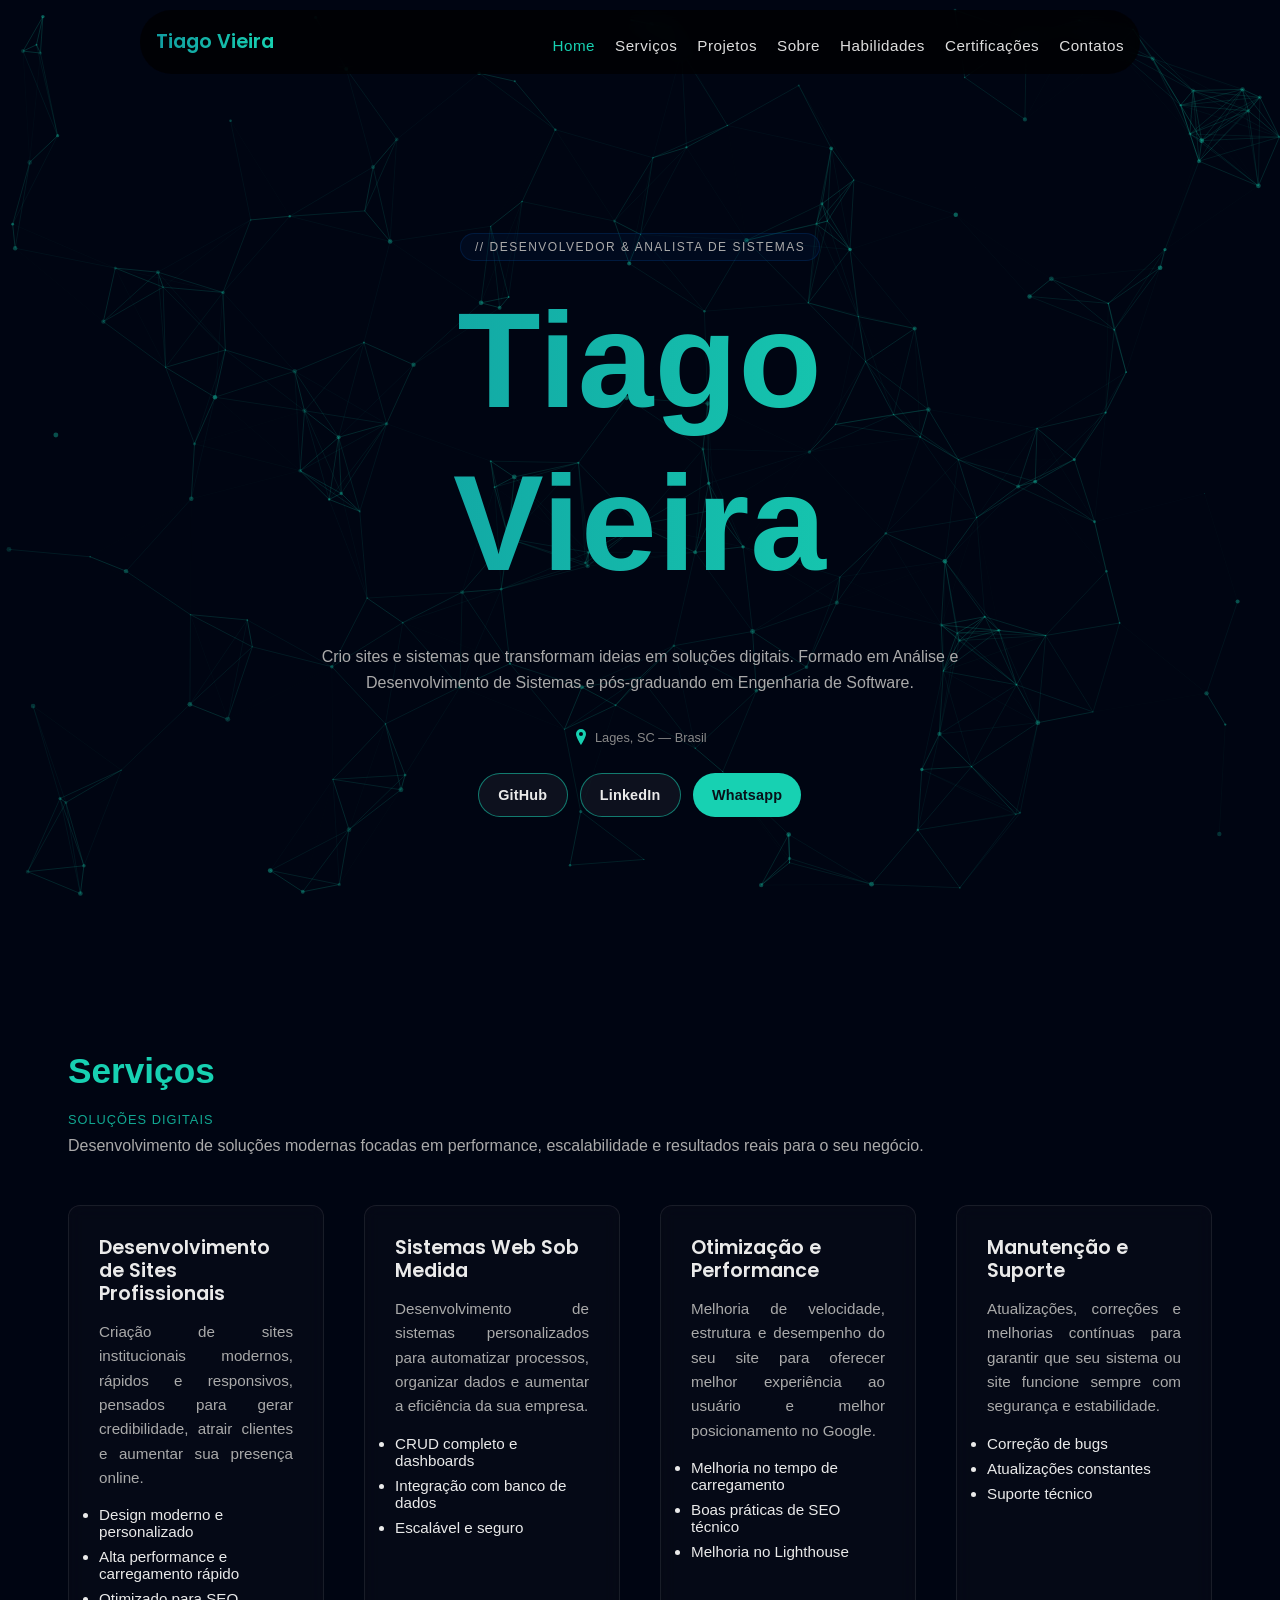
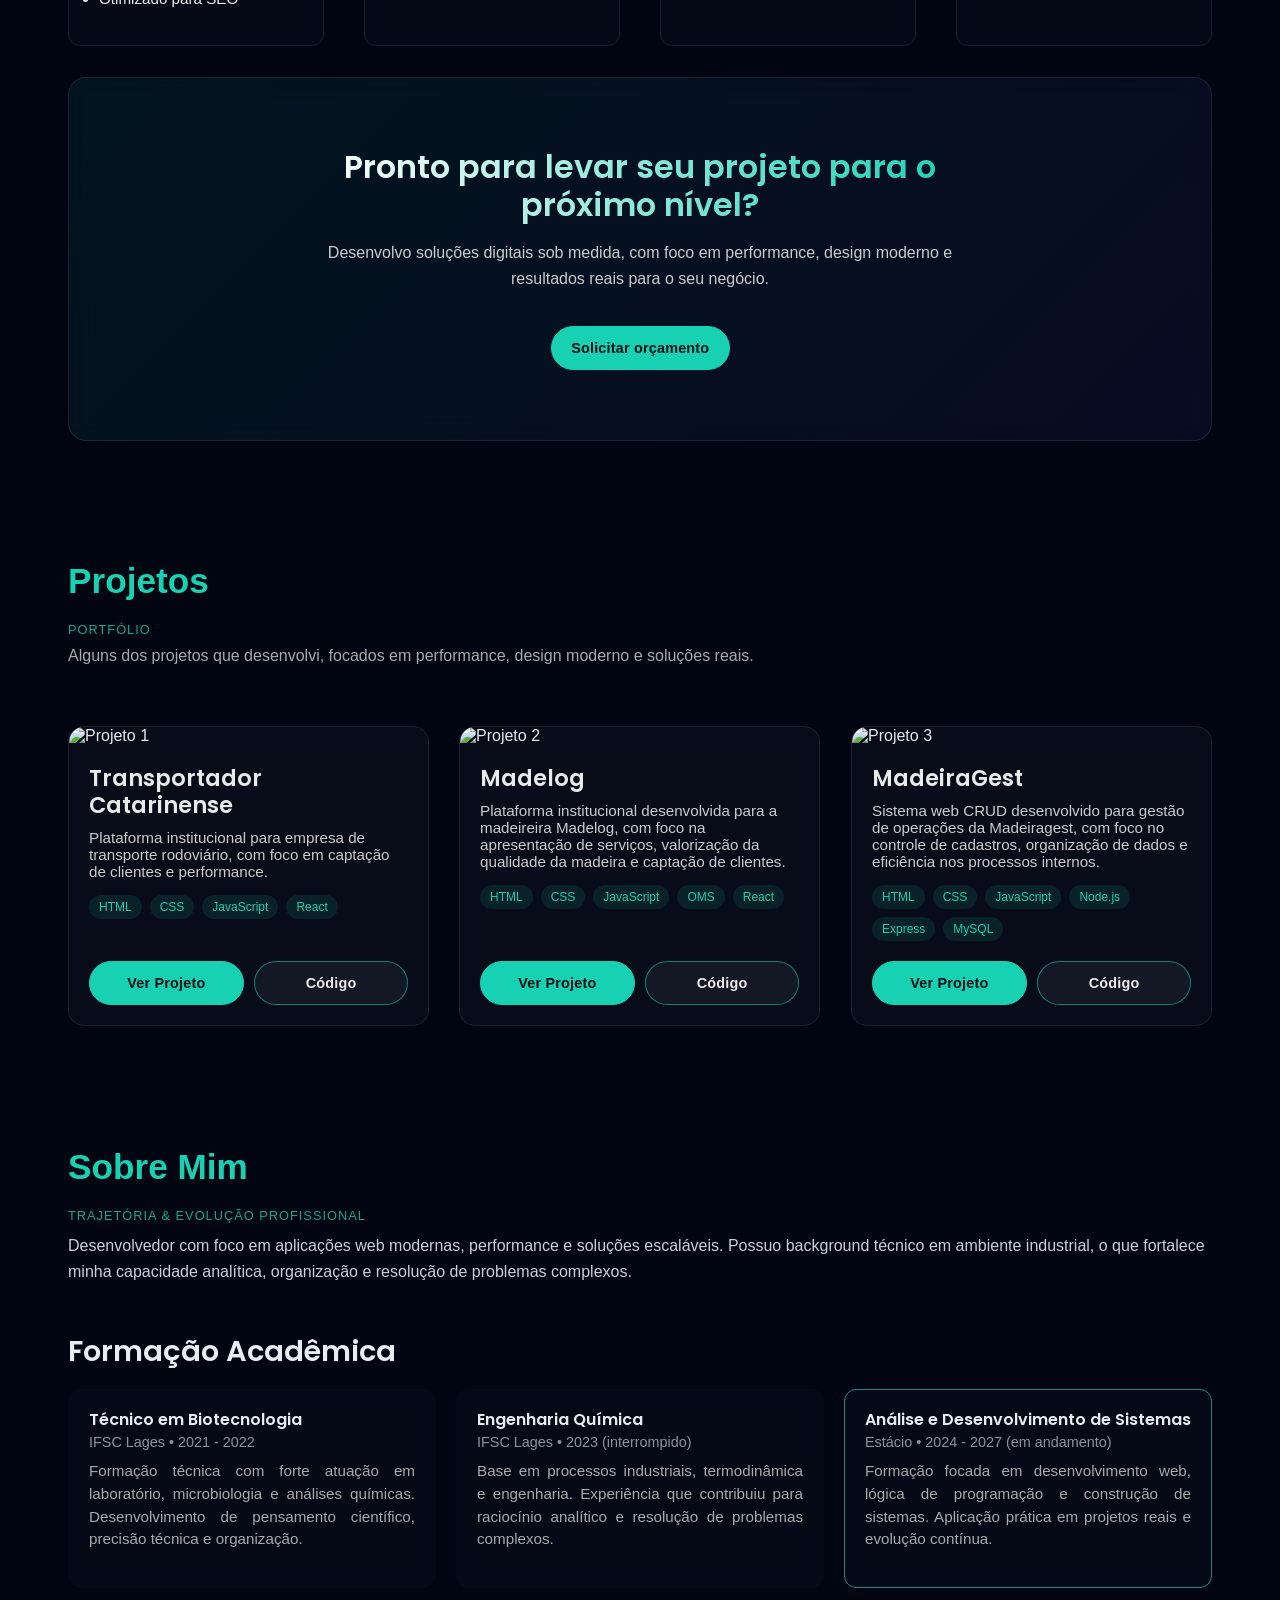
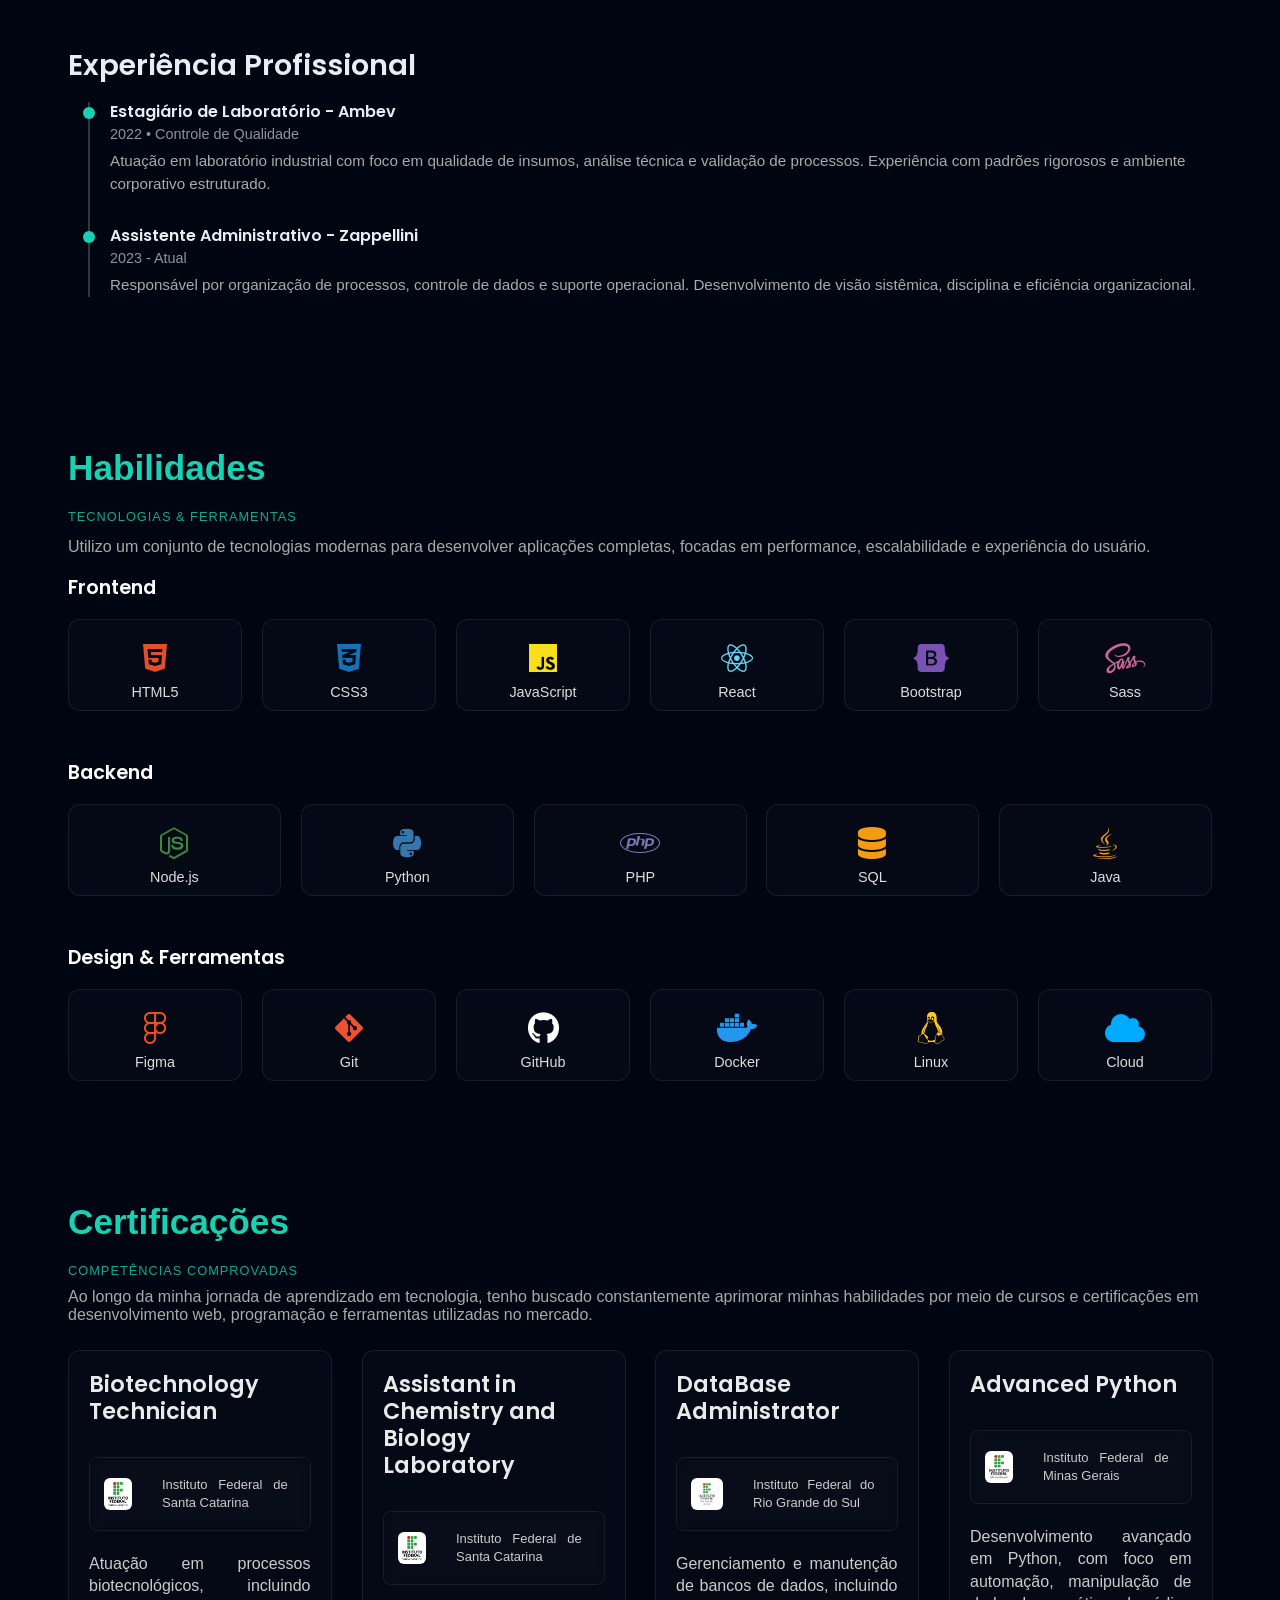
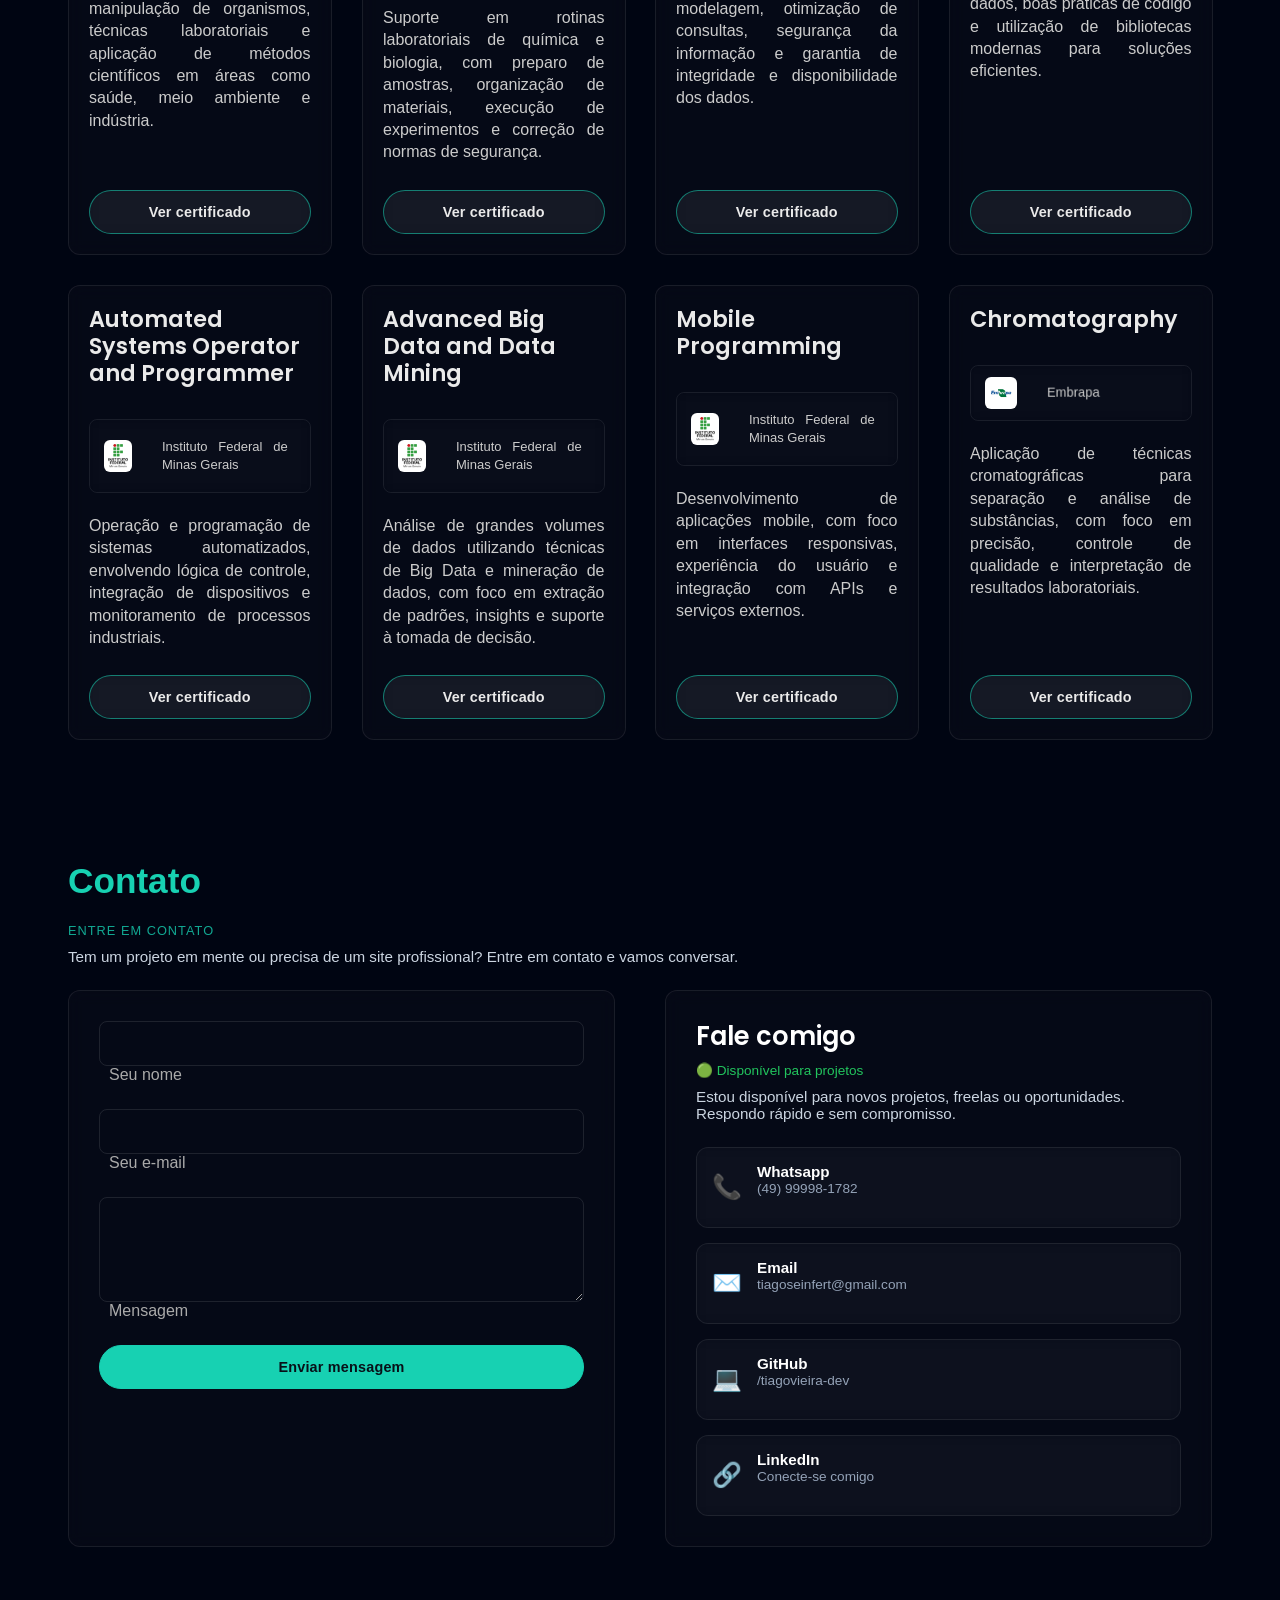
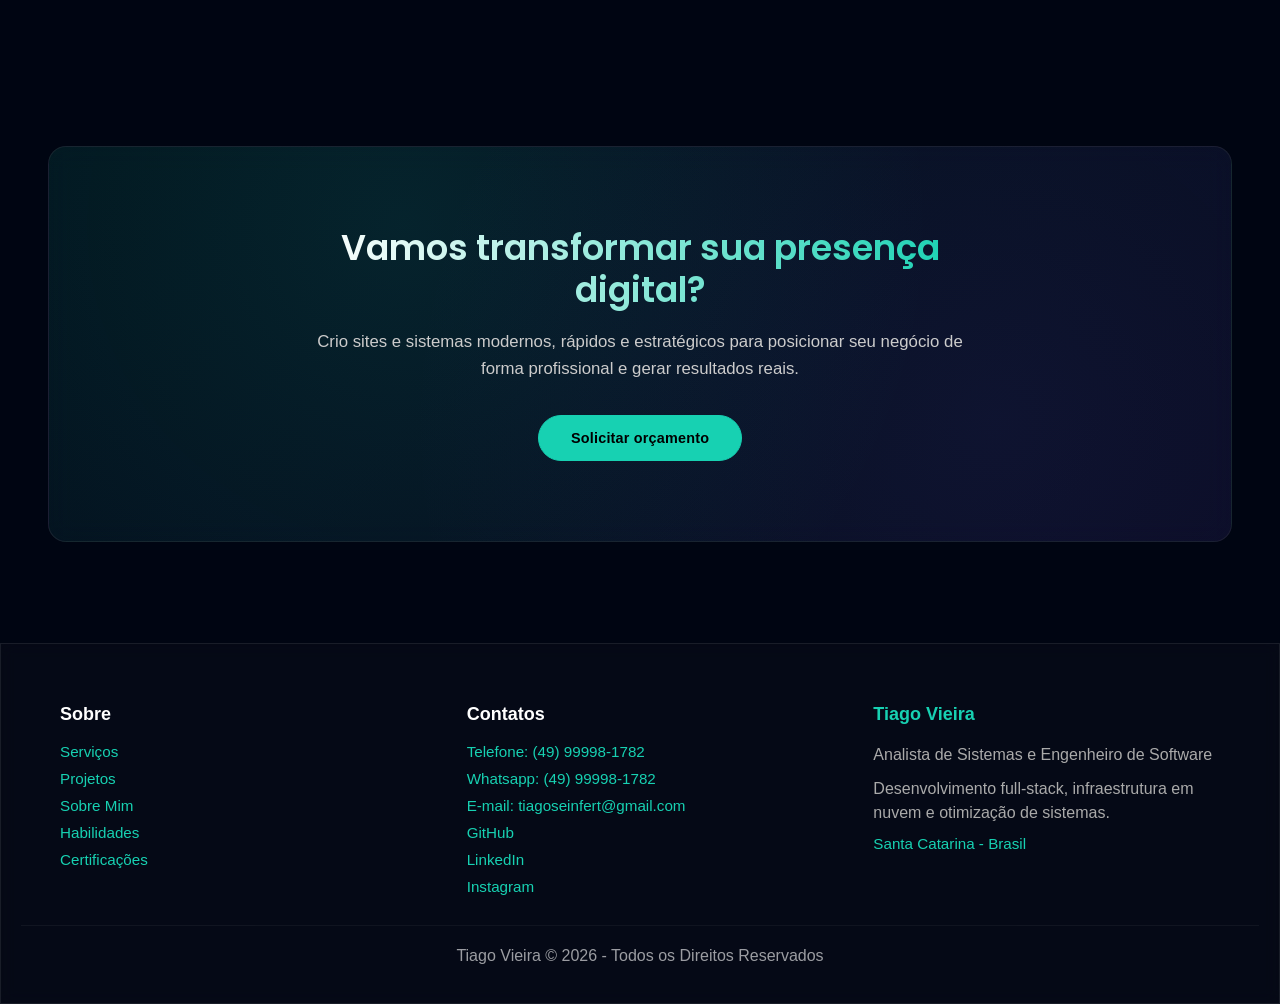
==== commit a54ac456: "certificados" ====
--- a/index.html
+++ b/index.html
@@ -353,33 +353,45 @@
 
           <div class="skills-grid">
             <div class="skill-card reveal reveal-premium">
-              <i class="fa-brands fa-html5" style="color: #e34f26"></i>
-              <span>HTML5</span>
-            </div>
-
-            <div class="skill-card reveal reveal-premium">
-              <i class="fa-brands fa-css3-alt" style="color: #1572b6"></i>
-              <span>CSS3</span>
-            </div>
-
-            <div class="skill-card reveal reveal-premium">
-              <i class="fa-brands fa-js" style="color: #f7df1e"></i>
-              <span>JavaScript</span>
-            </div>
-
-            <div class="skill-card reveal reveal-premium">
-              <i class="fa-brands fa-react" style="color: #61dafb"></i>
-              <span>React</span>
-            </div>
-
-            <div class="skill-card reveal reveal-premium">
-              <i class="fa-brands fa-bootstrap" style="color: #7952b3"></i>
-              <span>Bootstrap</span>
-            </div>
-
-            <div class="skill-card reveal reveal-premium">
-              <i class="fa-brands fa-sass" style="color: #cc6699"></i>
-              <span>Sass</span>
+              <a class="skill-link" href="https://developer.mozilla.org/docs/Web/HTML" target="_blank" rel="noopener noreferrer" aria-label="Documentacao oficial do HTML5">
+                <i class="fa-brands fa-html5" style="color: #e34f26"></i>
+                <span>HTML5</span>
+              </a>
+            </div>
+
+            <div class="skill-card reveal reveal-premium">
+              <a class="skill-link" href="https://developer.mozilla.org/docs/Web/CSS" target="_blank" rel="noopener noreferrer" aria-label="Documentacao oficial do CSS3">
+                <i class="fa-brands fa-css3-alt" style="color: #1572b6"></i>
+                <span>CSS3</span>
+              </a>
+            </div>
+
+            <div class="skill-card reveal reveal-premium">
+              <a class="skill-link" href="https://developer.mozilla.org/docs/Web/JavaScript" target="_blank" rel="noopener noreferrer" aria-label="Documentacao oficial do JavaScript">
+                <i class="fa-brands fa-js" style="color: #f7df1e"></i>
+                <span>JavaScript</span>
+              </a>
+            </div>
+
+            <div class="skill-card reveal reveal-premium">
+              <a class="skill-link" href="https://react.dev/" target="_blank" rel="noopener noreferrer" aria-label="Site oficial do React">
+                <i class="fa-brands fa-react" style="color: #61dafb"></i>
+                <span>React</span>
+              </a>
+            </div>
+
+            <div class="skill-card reveal reveal-premium">
+              <a class="skill-link" href="https://getbootstrap.com/" target="_blank" rel="noopener noreferrer" aria-label="Site oficial do Bootstrap">
+                <i class="fa-brands fa-bootstrap" style="color: #7952b3"></i>
+                <span>Bootstrap</span>
+              </a>
+            </div>
+
+            <div class="skill-card reveal reveal-premium">
+              <a class="skill-link" href="https://sass-lang.com/" target="_blank" rel="noopener noreferrer" aria-label="Site oficial do Sass">
+                <i class="fa-brands fa-sass" style="color: #cc6699"></i>
+                <span>Sass</span>
+              </a>
             </div>
           </div>
         </div>
@@ -389,28 +401,38 @@
 
           <div class="skills-grid">
             <div class="skill-card reveal reveal-premium">
-              <i class="fa-brands fa-node-js" style="color: #3c873a"></i>
-              <span>Node.js</span>
-            </div>
-
-            <div class="skill-card reveal reveal-premium">
-              <i class="fa-brands fa-python" style="color: #3776ab"></i>
-              <span>Python</span>
-            </div>
-
-            <div class="skill-card reveal reveal-premium">
-              <i class="fa-brands fa-php" style="color: #777bb4"></i>
-              <span>PHP</span>
-            </div>
-
-            <div class="skill-card reveal reveal-premium">
-              <i class="fa-solid fa-database" style="color: #f39c12"></i>
-              <span>SQL</span>
-            </div>
-
-            <div class="skill-card reveal reveal-premium">
-              <i class="fa-brands fa-java" style="color: #f89820"></i>
-              <span>Java</span>
+              <a class="skill-link" href="https://nodejs.org/" target="_blank" rel="noopener noreferrer" aria-label="Site oficial do Node.js">
+                <i class="fa-brands fa-node-js" style="color: #3c873a"></i>
+                <span>Node.js</span>
+              </a>
+            </div>
+
+            <div class="skill-card reveal reveal-premium">
+              <a class="skill-link" href="https://www.python.org/" target="_blank" rel="noopener noreferrer" aria-label="Site oficial do Python">
+                <i class="fa-brands fa-python" style="color: #3776ab"></i>
+                <span>Python</span>
+              </a>
+            </div>
+
+            <div class="skill-card reveal reveal-premium">
+              <a class="skill-link" href="https://www.php.net/" target="_blank" rel="noopener noreferrer" aria-label="Site oficial do PHP">
+                <i class="fa-brands fa-php" style="color: #777bb4"></i>
+                <span>PHP</span>
+              </a>
+            </div>
+
+            <div class="skill-card reveal reveal-premium">
+              <a class="skill-link" href="https://www.w3schools.com/sql/" target="_blank" rel="noopener noreferrer" aria-label="Referencia de SQL">
+                <i class="fa-solid fa-database" style="color: #f39c12"></i>
+                <span>SQL</span>
+              </a>
+            </div>
+
+            <div class="skill-card reveal reveal-premium">
+              <a class="skill-link" href="https://www.java.com/" target="_blank" rel="noopener noreferrer" aria-label="Site oficial do Java">
+                <i class="fa-brands fa-java" style="color: #f89820"></i>
+                <span>Java</span>
+              </a>
             </div>
           </div>
         </div>
@@ -420,33 +442,45 @@
 
           <div class="skills-grid">
             <div class="skill-card reveal reveal-premium">
-              <i class="fa-brands fa-figma" style="color: #f24e1e"></i>
-              <span>Figma</span>
-            </div>
-
-            <div class="skill-card reveal reveal-premium">
-              <i class="fa-brands fa-git-alt" style="color: #f05032"></i>
-              <span>Git</span>
-            </div>
-
-            <div class="skill-card reveal reveal-premium">
-              <i class="fa-brands fa-github" style="color: #ffffff"></i>
-              <span>GitHub</span>
-            </div>
-
-            <div class="skill-card reveal reveal-premium">
-              <i class="fa-brands fa-docker" style="color: #2496ed"></i>
-              <span>Docker</span>
-            </div>
-
-            <div class="skill-card reveal reveal-premium">
-              <i class="fa-brands fa-linux" style="color: #fcc624"></i>
-              <span>Linux</span>
-            </div>
-
-            <div class="skill-card reveal reveal-premium">
-              <i class="fa-solid fa-cloud" style="color: #00aaff"></i>
-              <span>Cloud</span>
+              <a class="skill-link" href="https://www.figma.com/" target="_blank" rel="noopener noreferrer" aria-label="Site oficial do Figma">
+                <i class="fa-brands fa-figma" style="color: #f24e1e"></i>
+                <span>Figma</span>
+              </a>
+            </div>
+
+            <div class="skill-card reveal reveal-premium">
+              <a class="skill-link" href="https://git-scm.com/" target="_blank" rel="noopener noreferrer" aria-label="Site oficial do Git">
+                <i class="fa-brands fa-git-alt" style="color: #f05032"></i>
+                <span>Git</span>
+              </a>
+            </div>
+
+            <div class="skill-card reveal reveal-premium">
+              <a class="skill-link" href="https://github.com/" target="_blank" rel="noopener noreferrer" aria-label="Site oficial do GitHub">
+                <i class="fa-brands fa-github" style="color: #ffffff"></i>
+                <span>GitHub</span>
+              </a>
+            </div>
+
+            <div class="skill-card reveal reveal-premium">
+              <a class="skill-link" href="https://www.docker.com/" target="_blank" rel="noopener noreferrer" aria-label="Site oficial do Docker">
+                <i class="fa-brands fa-docker" style="color: #2496ed"></i>
+                <span>Docker</span>
+              </a>
+            </div>
+
+            <div class="skill-card reveal reveal-premium">
+              <a class="skill-link" href="https://www.linux.org/" target="_blank" rel="noopener noreferrer" aria-label="Site oficial do Linux">
+                <i class="fa-brands fa-linux" style="color: #fcc624"></i>
+                <span>Linux</span>
+              </a>
+            </div>
+
+            <div class="skill-card reveal reveal-premium">
+              <a class="skill-link" href="https://cloud.google.com/learn/what-is-cloud-computing" target="_blank" rel="noopener noreferrer" aria-label="Conceitos de cloud computing">
+                <i class="fa-solid fa-cloud" style="color: #00aaff"></i>
+                <span>Cloud</span>
+              </a>
             </div>
           </div>
         </div>
@@ -478,7 +512,7 @@
               Atuação em processos biotecnológicos, incluindo manipulação de organismos, técnicas laboratoriais e aplicação de métodos científicos em áreas como saúde, meio ambiente e
               indústria.
             </p>
-            <a href="link-do-certificado.pdf" target="_blank" rel="noopener noreferrer" class="btn-certificado">Ver certificado</a>
+            <a href="assets/certificados/tecnico-em-biotecnologia.pdf" target="_blank" rel="noopener noreferrer" class="btn-certificado">Ver certificado</a>
           </article>
 
           <article class="certificacao reveal reveal-premium">
@@ -488,7 +522,7 @@
               <p class="instituicao">Instituto Federal de Santa Catarina</p>
             </div>
             <p>Suporte em rotinas laboratoriais de química e biologia, com preparo de amostras, organização de materiais, execução de experimentos e correção de normas de segurança.</p>
-            <a href="link-do-certificado.pdf" target="_blank" rel="noopener noreferrer" class="btn-certificado">Ver certificado</a>
+            <a href="assets/certificados/auxiliar-laboratorio-quimica-biologia.pdf" target="_blank" rel="noopener noreferrer" class="btn-certificado">Ver certificado</a>
           </article>
 
           <article class="certificacao reveal reveal-premium">
@@ -498,7 +532,7 @@
               <p class="instituicao">Instituto Federal do Rio Grande do Sul</p>
             </div>
             <p>Gerenciamento e manutenção de bancos de dados, incluindo modelagem, otimização de consultas, segurança da informação e garantia de integridade e disponibilidade dos dados.</p>
-            <a href="link-do-certificado.pdf" target="_blank" rel="noopener noreferrer" class="btn-certificado">Ver certificado</a>
+            <a href="assets/certificados/administrador-banco-de-dados.pdf" target="_blank" rel="noopener noreferrer" class="btn-certificado">Ver certificado</a>
           </article>
 
           <article class="certificacao reveal reveal-premium">
@@ -508,7 +542,7 @@
               <p class="instituicao">Instituto Federal de Minas Gerais</p>
             </div>
             <p>Desenvolvimento avançado em Python, com foco em automação, manipulação de dados, boas práticas de código e utilização de bibliotecas modernas para soluções eficientes.</p>
-            <a href="link-do-certificado.pdf" target="_blank" rel="noopener noreferrer" class="btn-certificado">Ver certificado</a>
+            <a href="assets/certificados/python-avancado.pdf" target="_blank" rel="noopener noreferrer" class="btn-certificado">Ver certificado</a>
           </article>
 
           <article class="certificacao reveal reveal-premium">
@@ -518,7 +552,7 @@
               <p class="instituicao">Instituto Federal de Minas Gerais</p>
             </div>
             <p>Operação e programação de sistemas automatizados, envolvendo lógica de controle, integração de dispositivos e monitoramento de processos industriais.</p>
-            <a href="link-do-certificado.pdf" target="_blank" rel="noopener noreferrer" class="btn-certificado">Ver certificado</a>
+            <a href="assets/certificados/praticas-iniciais-em-clp.pdf" target="_blank" rel="noopener noreferrer" class="btn-certificado">Ver certificado</a>
           </article>
 
           <article class="certificacao reveal reveal-premium">
@@ -528,7 +562,7 @@
               <p class="instituicao">Instituto Federal de Minas Gerais</p>
             </div>
             <p>Análise de grandes volumes de dados utilizando técnicas de Big Data e mineração de dados, com foco em extração de padrões, insights e suporte à tomada de decisão.</p>
-            <a href="link-do-certificado.pdf" target="_blank" rel="noopener noreferrer" class="btn-certificado">Ver certificado</a>
+            <a href="assets/certificados/big-data-avancado.pdf" target="_blank" rel="noopener noreferrer" class="btn-certificado">Ver certificado</a>
           </article>
 
           <article class="certificacao reveal reveal-premium">
@@ -538,7 +572,7 @@
               <p class="instituicao">Instituto Federal de Minas Gerais</p>
             </div>
             <p>Desenvolvimento de aplicações mobile, com foco em interfaces responsivas, experiência do usuário e integração com APIs e serviços externos.</p>
-            <a href="link-do-certificado.pdf" target="_blank" rel="noopener noreferrer" class="btn-certificado">Ver certificado</a>
+            <a href="assets/certificados/programacao-dispositivos-moveis-basico.pdf" target="_blank" rel="noopener noreferrer" class="btn-certificado">Ver certificado</a>
           </article>
 
           <article class="certificacao reveal reveal-premium">
@@ -548,7 +582,7 @@
               <p class="instituicao">Embrapa</p>
             </div>
             <p>Aplicação de técnicas cromatográficas para separação e análise de substâncias, com foco em precisão, controle de qualidade e interpretação de resultados laboratoriais.</p>
-            <a href="link-do-certificado.pdf" target="_blank" rel="noopener noreferrer" class="btn-certificado">Ver certificado</a>
+            <a href="assets/certificados/cromatografia.pdf" target="_blank" rel="noopener noreferrer" class="btn-certificado">Ver certificado</a>
           </article>
         </div>
       </div>
--- a/css/style.css
+++ b/css/style.css
@@ -150,7 +150,7 @@
   position: fixed;
   top: 10px;
   width: 100%;
-  z-index: 1000;
+  z-index: 4000;
 }
 
 .navbar {
@@ -200,6 +200,10 @@
   color: #fff;
 }
 
+.menu a[aria-current="page"] {
+  color: #17d1b2;
+}
+
 .menu-toggle {
   display: none;
   flex-direction: column;
@@ -214,6 +218,10 @@
   transition: 0.3s;
 }
 
+.menu-backdrop {
+  display: none;
+}
+
 @media (max-width: 768px) {
   .menu-toggle {
     display: flex;
@@ -222,28 +230,37 @@
 
   .menu {
     position: fixed;
-    top: 0;
-    right: -100%;
-
-    width: 280px;
-    height: 100vh;
-
-    background: #0b0b0b;
+    top: 60px;
+    right: 0;
+    width: 100%;
+    height: calc(100vh - 60px);
+    border-radius: 0;
+    background: #07101c;
+    border-left: none;
 
     display: flex;
     flex-direction: column;
-    align-items: flex-start;
-
-    padding: 80px 25px;
-    gap: 25px;
-
-    transition: right 0.3s ease;
-
-    z-index: 2000;
+    align-items: stretch;
+
+    padding: 18px 16px;
+    gap: 6px;
+
+    transition: transform 0.3s ease, box-shadow 0.3s ease;
+
+    z-index: 4300;
+    overflow-y: auto;
+    transform: translateX(110%);
+    opacity: 0;
+    visibility: hidden;
+    pointer-events: none;
   }
 
   .menu.active {
-    right: 0;
+    transform: translateX(0);
+    box-shadow: -24px 0 50px rgba(0, 0, 0, 0.45);
+    opacity: 1;
+    visibility: visible;
+    pointer-events: auto;
   }
 
   .menu li {
@@ -252,9 +269,52 @@
 
   .menu a {
     width: 100%;
-    font-size: 1.1rem;
-    padding: 10px 0;
-    border-bottom: 1px solid rgba(255, 255, 255, 0.1);
+    font-size: 1rem;
+    padding: 13px 12px;
+    border: 1px solid transparent;
+    border-radius: 10px;
+    transition: all 0.25s ease;
+  }
+
+  .menu a:hover,
+  .menu a[aria-current="page"] {
+    border-color: rgba(23, 209, 178, 0.4);
+    background: rgba(23, 209, 178, 0.1);
+  }
+
+  .menu-toggle.active span:nth-child(1) {
+    transform: translateY(7px) rotate(45deg);
+  }
+
+  .menu-toggle.active span:nth-child(2) {
+    opacity: 0;
+  }
+
+  .menu-toggle.active span:nth-child(3) {
+    transform: translateY(-7px) rotate(-45deg);
+  }
+
+  .menu-backdrop {
+    display: block;
+    position: fixed;
+    inset: 0;
+    background: rgba(0, 0, 0, 0.45);
+    backdrop-filter: none;
+    opacity: 0;
+    visibility: hidden;
+    transition: opacity 0.25s ease, visibility 0.25s ease;
+    z-index: 4200;
+    pointer-events: none;
+  }
+
+  body.menu-open {
+    overflow: hidden;
+  }
+
+  body.menu-open .menu-backdrop {
+    opacity: 1;
+    visibility: visible;
+    pointer-events: auto;
   }
 }
 /*Menu*/
@@ -956,6 +1016,10 @@
     padding: 40px 15px;
   }
 
+  .sobre-mim .cards {
+    grid-template-columns: 1fr;
+  }
+
   .bloco {
     margin-bottom: 40px;
   }
@@ -1401,24 +1465,6 @@
 @media (max-width: 768px) {
   body {
     padding-top: 60px;
-  }
-
-  .menu {
-    position: fixed;
-    top: 60px;
-    right: -100%;
-    width: 100%;
-    height: calc(100vh - 60px);
-    background: rgba(0, 0, 0, 0.95);
-    flex-direction: column;
-    align-items: center;
-    justify-content: center;
-    gap: 25px;
-    transition: 0.3s;
-  }
-
-  .menu.active {
-    right: 0;
   }
 
   .heros {
@@ -1628,3 +1674,142 @@
 .btn-certificado {
   margin-top: auto;
 }
+
+/* Blocos profissionais internos */
+.lista-check {
+  margin: 0;
+  padding-left: 20px;
+}
+
+.lista-check li {
+  color: #d9e2ec;
+  margin-bottom: 10px;
+}
+
+.faq-bloco {
+  margin-top: 40px;
+  border-radius: 12px;
+  background: rgba(255, 255, 255, 0.02);
+  border: 1px solid rgba(255, 255, 255, 0.08);
+  backdrop-filter: blur(8px);
+  padding: 24px;
+}
+
+.faq-bloco h3 {
+  margin-bottom: 16px;
+}
+
+.faq-bloco details {
+  border: 1px solid rgba(255, 255, 255, 0.08);
+  border-radius: 10px;
+  padding: 14px 16px;
+  margin-bottom: 12px;
+  background: rgba(0, 0, 0, 0.22);
+}
+
+.faq-bloco summary {
+  cursor: pointer;
+  color: #eaf2f8;
+  font-weight: 600;
+}
+
+.faq-bloco details p {
+  margin-top: 10px;
+  margin-bottom: 0;
+}
+
+.conteudo-expandido {
+  margin-top: 40px;
+  border-radius: 12px;
+  background: rgba(255, 255, 255, 0.02);
+  border: 1px solid rgba(255, 255, 255, 0.08);
+  backdrop-filter: blur(8px);
+  padding: 24px;
+}
+
+.conteudo-expandido h3 {
+  margin-bottom: 12px;
+}
+
+.conteudo-expandido p {
+  margin-bottom: 14px;
+}
+
+.conteudo-expandido p:last-child {
+  margin-bottom: 0;
+}
+
+.projetos-diretrizes {
+  margin-top: 40px;
+  border-radius: 12px;
+  background: rgba(255, 255, 255, 0.02);
+  border: 1px solid rgba(255, 255, 255, 0.08);
+  backdrop-filter: blur(8px);
+  padding: 24px;
+}
+
+.projetos-diretrizes h3 {
+  margin-bottom: 10px;
+}
+
+.projetos-diretrizes p {
+  margin-bottom: 0;
+}
+
+.timeline-formacao {
+  margin-top: 40px;
+}
+
+.marcos-lista {
+  margin-top: 14px;
+  padding-left: 20px;
+}
+
+.timeline-year {
+  color: #17d1b2;
+  font-weight: 600;
+}
+
+.skill-link {
+  width: 100%;
+  height: 100%;
+  display: flex;
+  flex-direction: column;
+  align-items: center;
+  justify-content: center;
+  gap: 10px;
+  text-decoration: none;
+  color: inherit;
+}
+
+.sobre-resumo {
+  margin-top: 28px;
+  display: flex;
+  flex-wrap: wrap;
+  gap: 10px;
+}
+
+.sobre-resumo span {
+  border: 1px solid rgba(23, 209, 178, 0.35);
+  background: rgba(23, 209, 178, 0.08);
+  color: #d8fcf6;
+  border-radius: 999px;
+  padding: 8px 14px;
+  font-size: 0.82rem;
+}
+
+.cert-badges {
+  margin-top: 18px;
+  display: flex;
+  flex-wrap: wrap;
+  gap: 10px;
+}
+
+.cert-badges span {
+  border-radius: 999px;
+  padding: 7px 13px;
+  border: 1px solid rgba(255, 255, 255, 0.12);
+  background: rgba(255, 255, 255, 0.03);
+  color: #d9e7f0;
+  font-size: 0.82rem;
+}
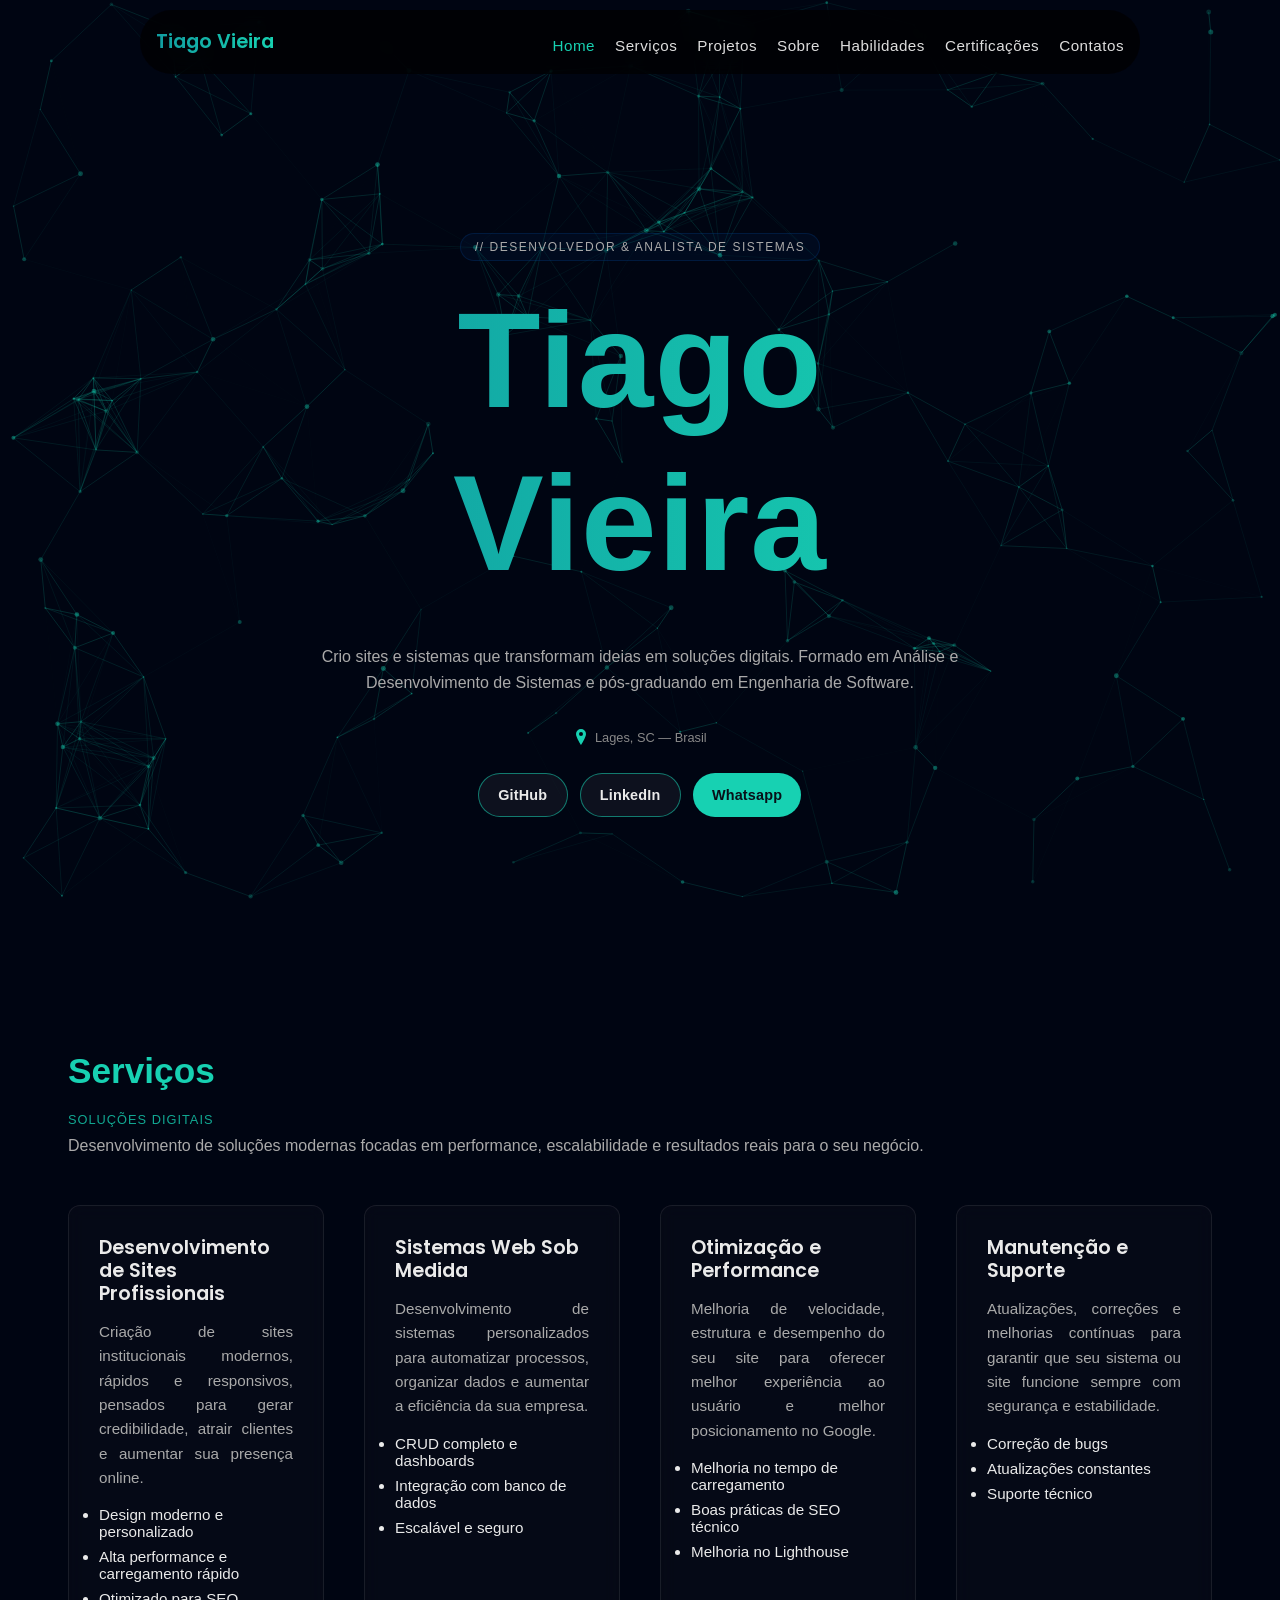
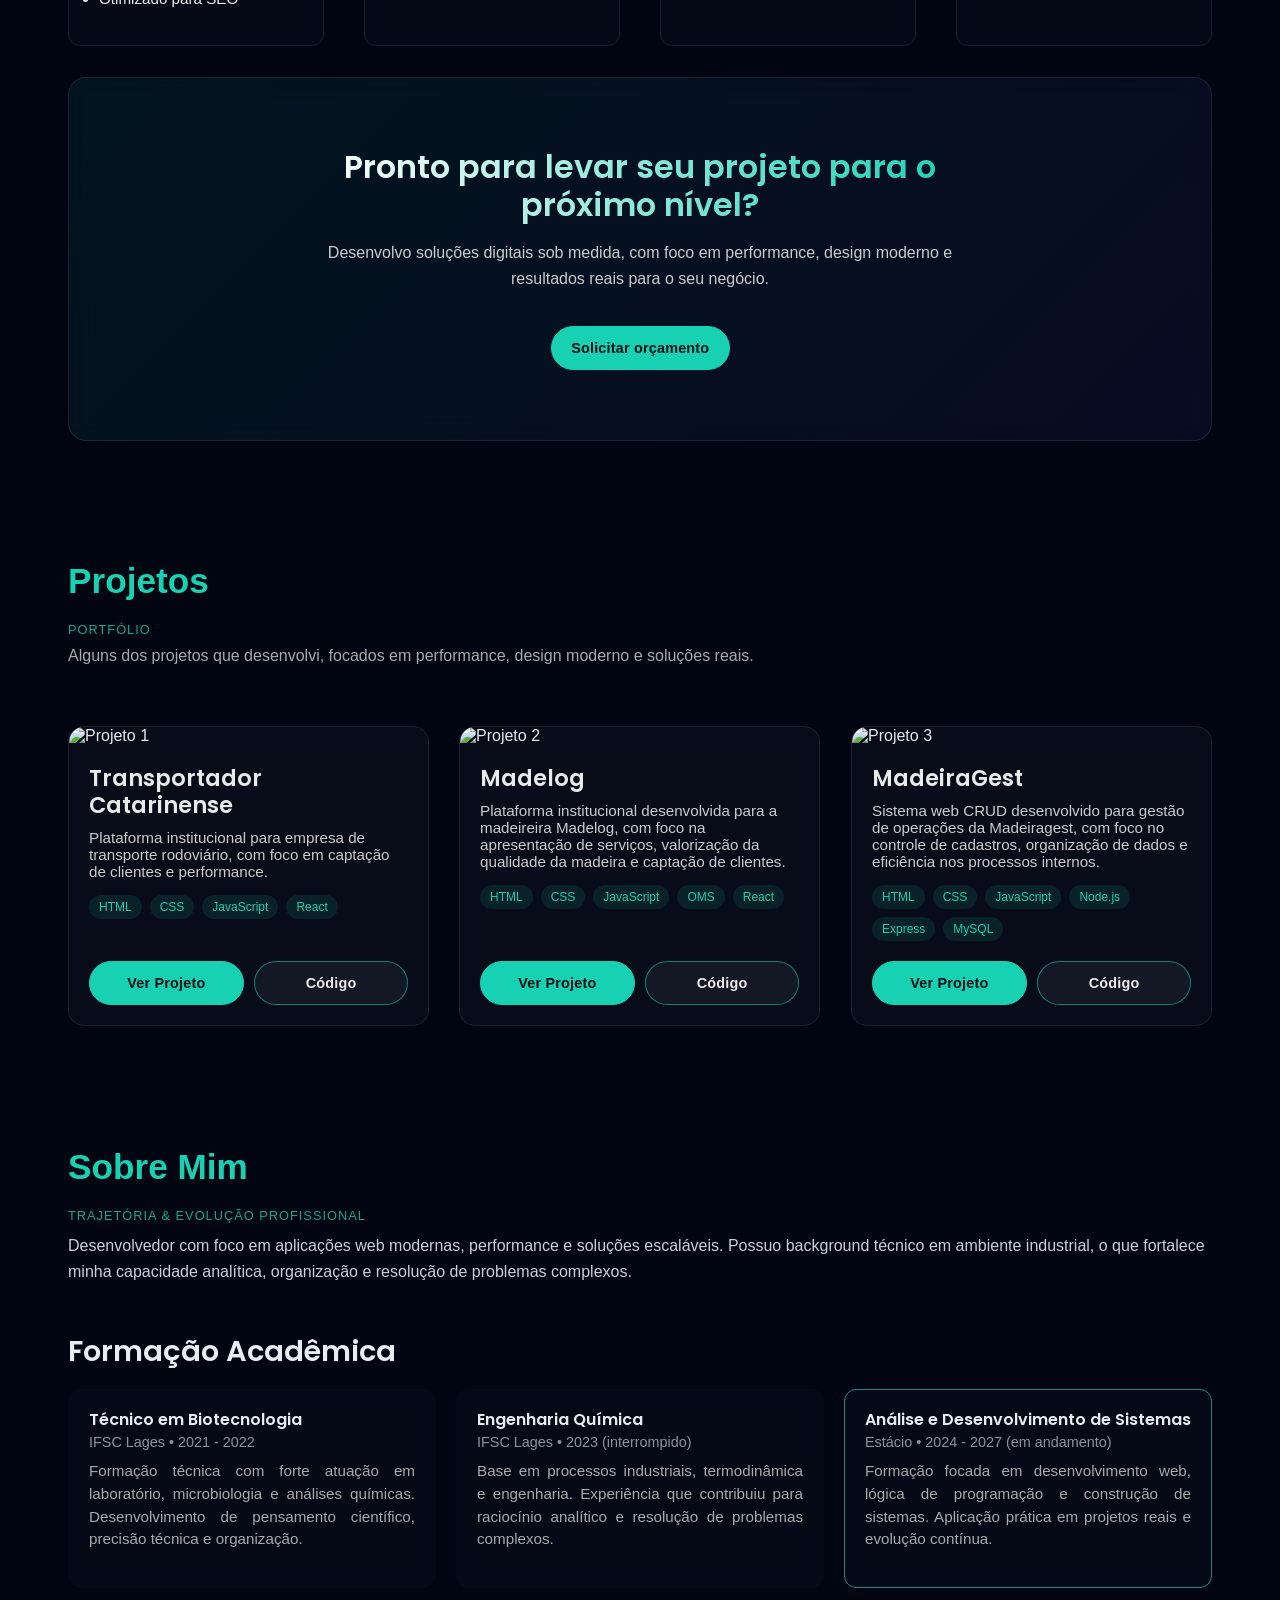
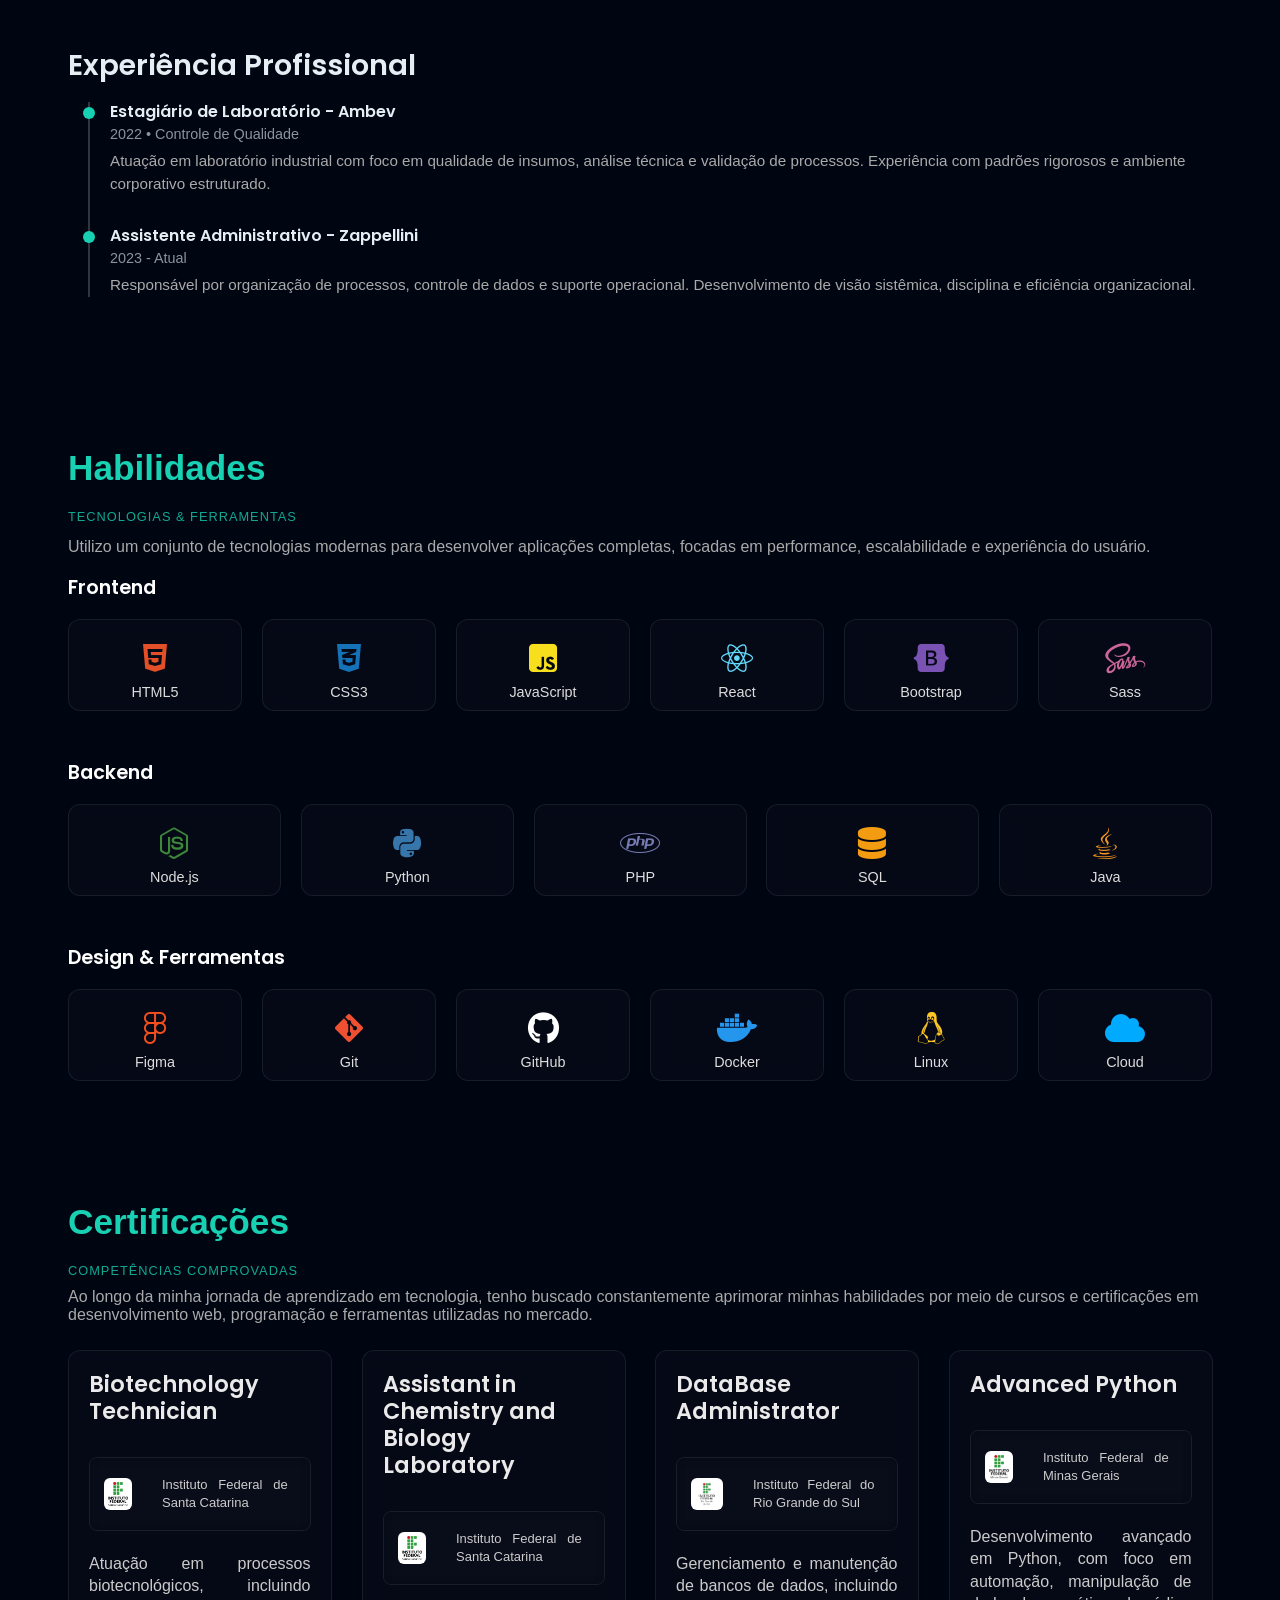
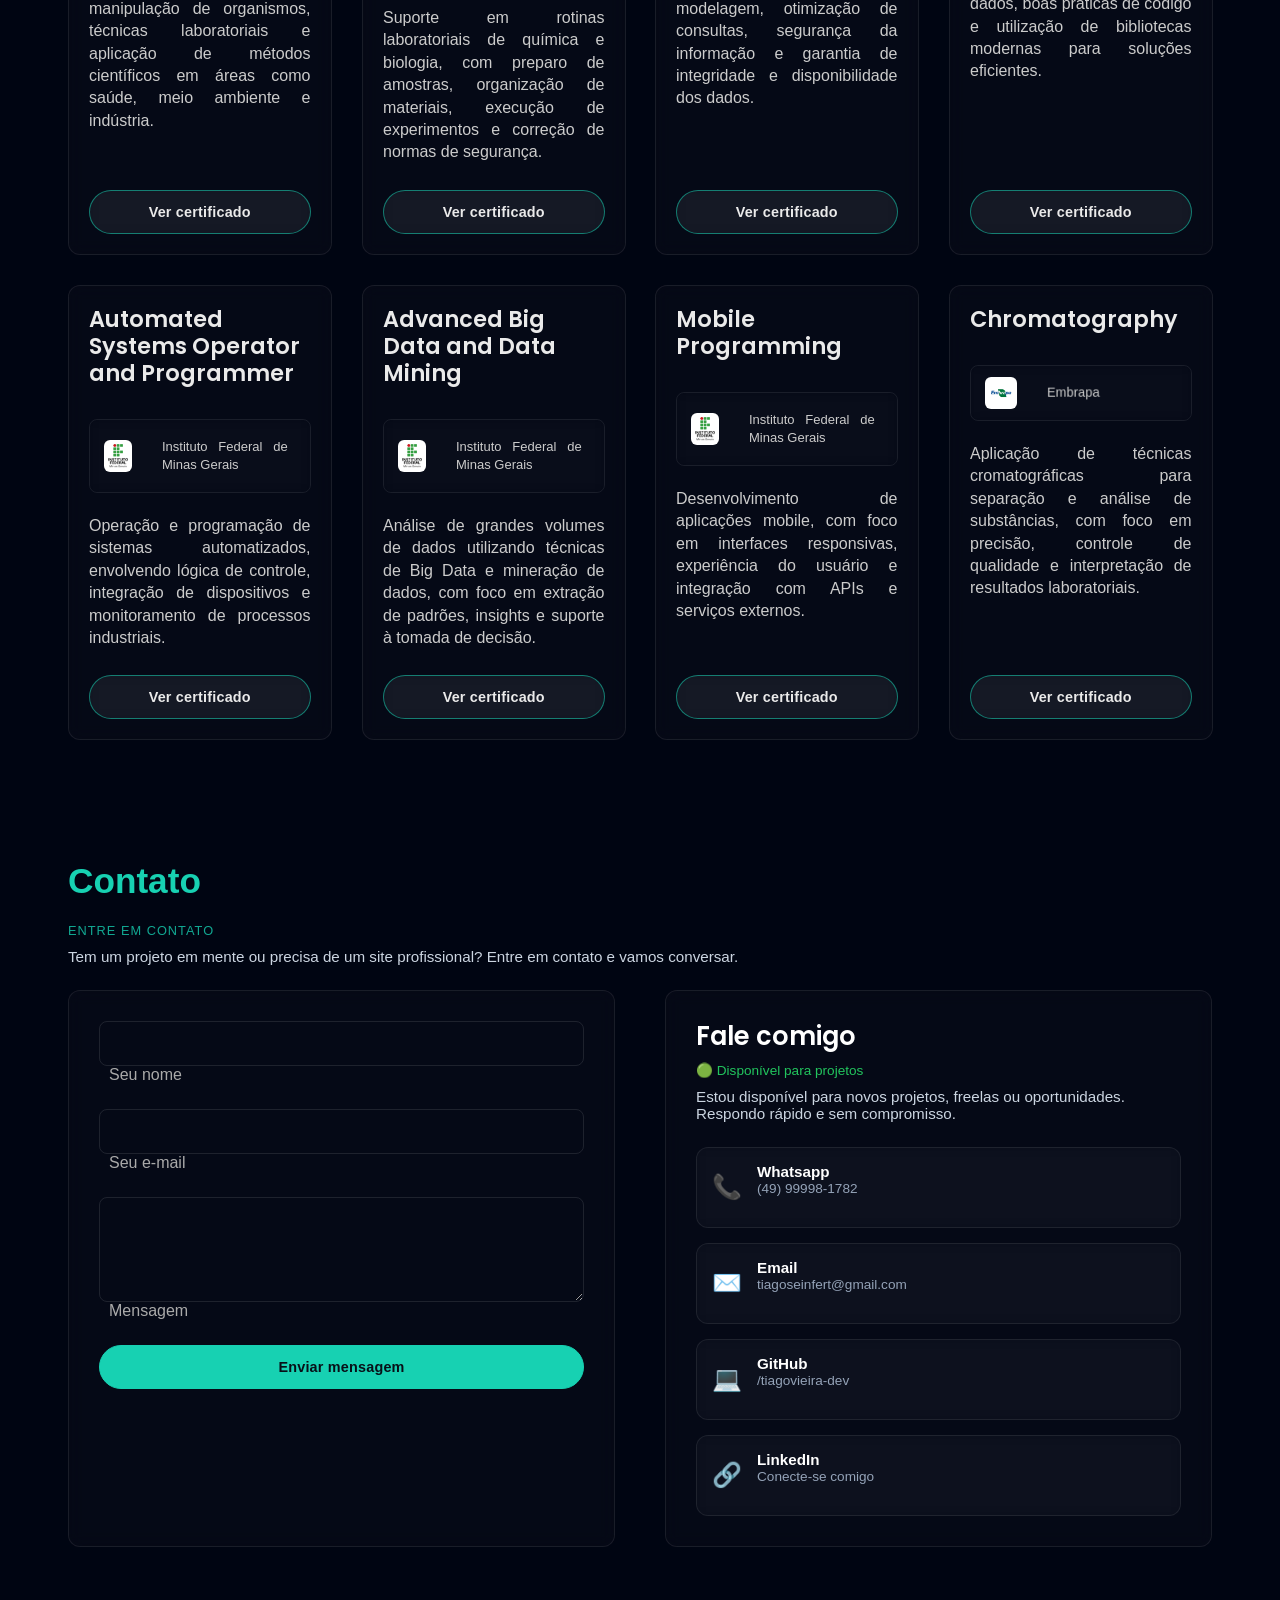
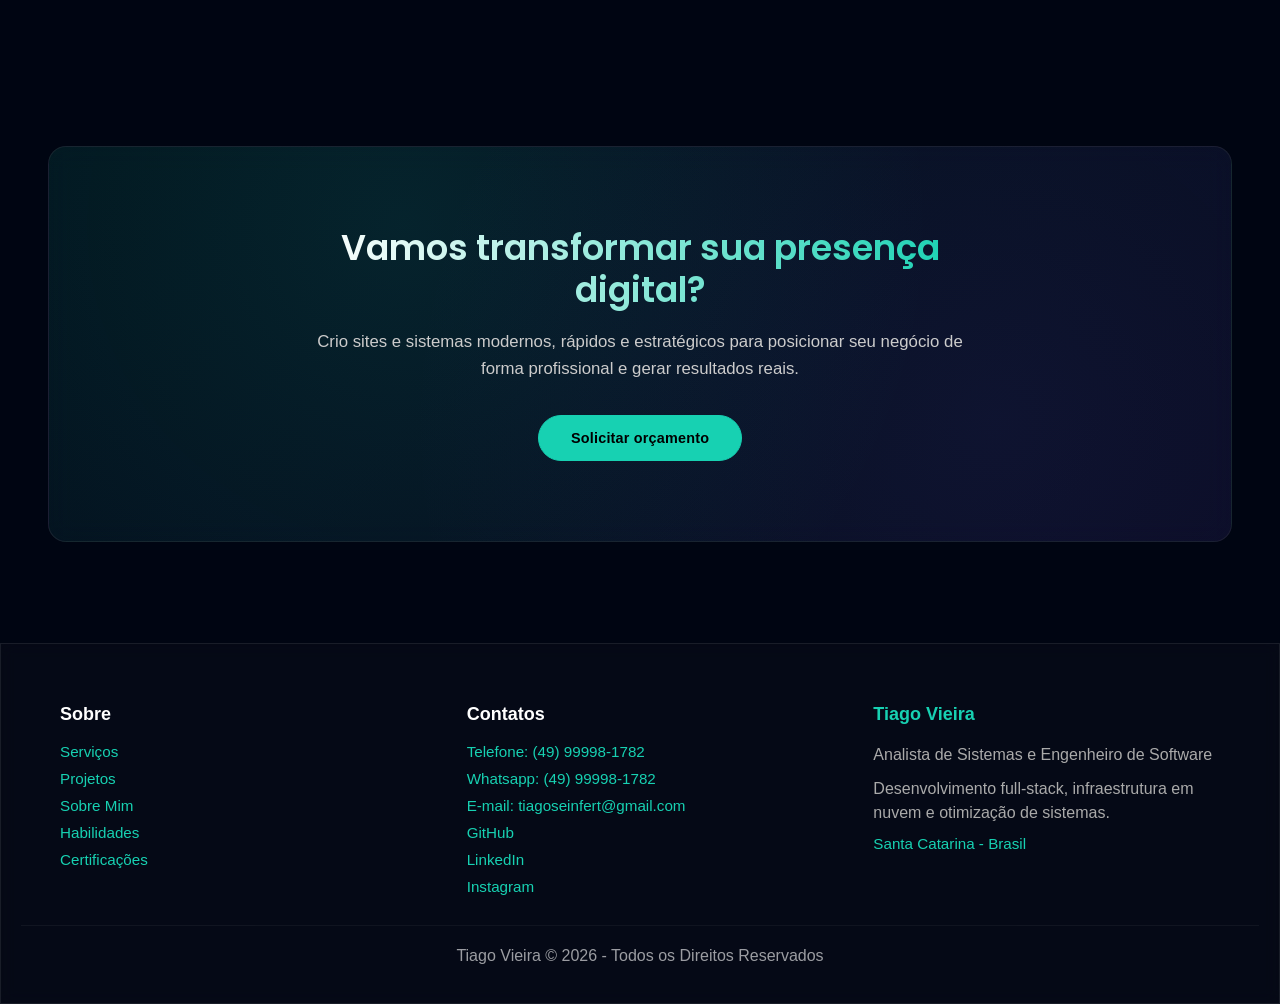
==== commit 75e47d23: "14/06/2026" ====
--- a/index.html
+++ b/index.html
@@ -61,7 +61,7 @@
     <link href="https://fonts.googleapis.com/css2?family=Inter:wght@400;500;600&family=Poppins:wght@400;600;700&display=swap" rel="stylesheet" />
 
     <!--======================| Ícones |======================-->
-    <link rel="stylesheet" href="https://cdnjs.cloudflare.com/ajax/libs/font-awesome/6.5.0/css/all.min.css" />
+    <link rel="stylesheet" href="css/font-icons.css" />
 
     <!--======================| CSS |======================-->
     <link rel="stylesheet" href="css/style.css" />
--- a/css/font-icons.css
+++ b/css/font-icons.css
@@ -0,0 +1,104 @@
+@font-face {
+  font-family: "Font Awesome 6 Brands";
+  font-style: normal;
+  font-weight: 400;
+  font-display: block;
+  src: url("../assets/fonts/fa-brands-subset.woff2") format("woff2");
+}
+
+@font-face {
+  font-family: "Font Awesome 6 Free";
+  font-style: normal;
+  font-weight: 900;
+  font-display: block;
+  src: url("../assets/fonts/fa-solid-subset.woff2") format("woff2");
+}
+
+.fa-brands,
+.fa-solid {
+  -moz-osx-font-smoothing: grayscale;
+  -webkit-font-smoothing: antialiased;
+  display: inline-block;
+  font-style: normal;
+  font-variant: normal;
+  line-height: 1;
+  text-rendering: auto;
+}
+
+.fa-brands {
+  font-family: "Font Awesome 6 Brands";
+  font-weight: 400;
+}
+
+.fa-solid {
+  font-family: "Font Awesome 6 Free";
+  font-weight: 900;
+}
+
+.fa-brands.fa-html5::before {
+  content: "\f13b";
+}
+
+.fa-brands.fa-css3-alt::before {
+  content: "\f38b";
+}
+
+.fa-brands.fa-js::before {
+  content: "\f3b9";
+}
+
+.fa-brands.fa-react::before {
+  content: "\f41b";
+}
+
+.fa-brands.fa-bootstrap::before {
+  content: "\f836";
+}
+
+.fa-brands.fa-sass::before {
+  content: "\f41e";
+}
+
+.fa-brands.fa-node-js::before {
+  content: "\f3d3";
+}
+
+.fa-brands.fa-python::before {
+  content: "\f3e2";
+}
+
+.fa-brands.fa-php::before {
+  content: "\f457";
+}
+
+.fa-brands.fa-java::before {
+  content: "\f4e4";
+}
+
+.fa-brands.fa-figma::before {
+  content: "\f799";
+}
+
+.fa-brands.fa-git-alt::before {
+  content: "\f841";
+}
+
+.fa-brands.fa-github::before {
+  content: "\f09b";
+}
+
+.fa-brands.fa-docker::before {
+  content: "\f395";
+}
+
+.fa-brands.fa-linux::before {
+  content: "\f17c";
+}
+
+.fa-solid.fa-database::before {
+  content: "\f1c0";
+}
+
+.fa-solid.fa-cloud::before {
+  content: "\f0c2";
+}
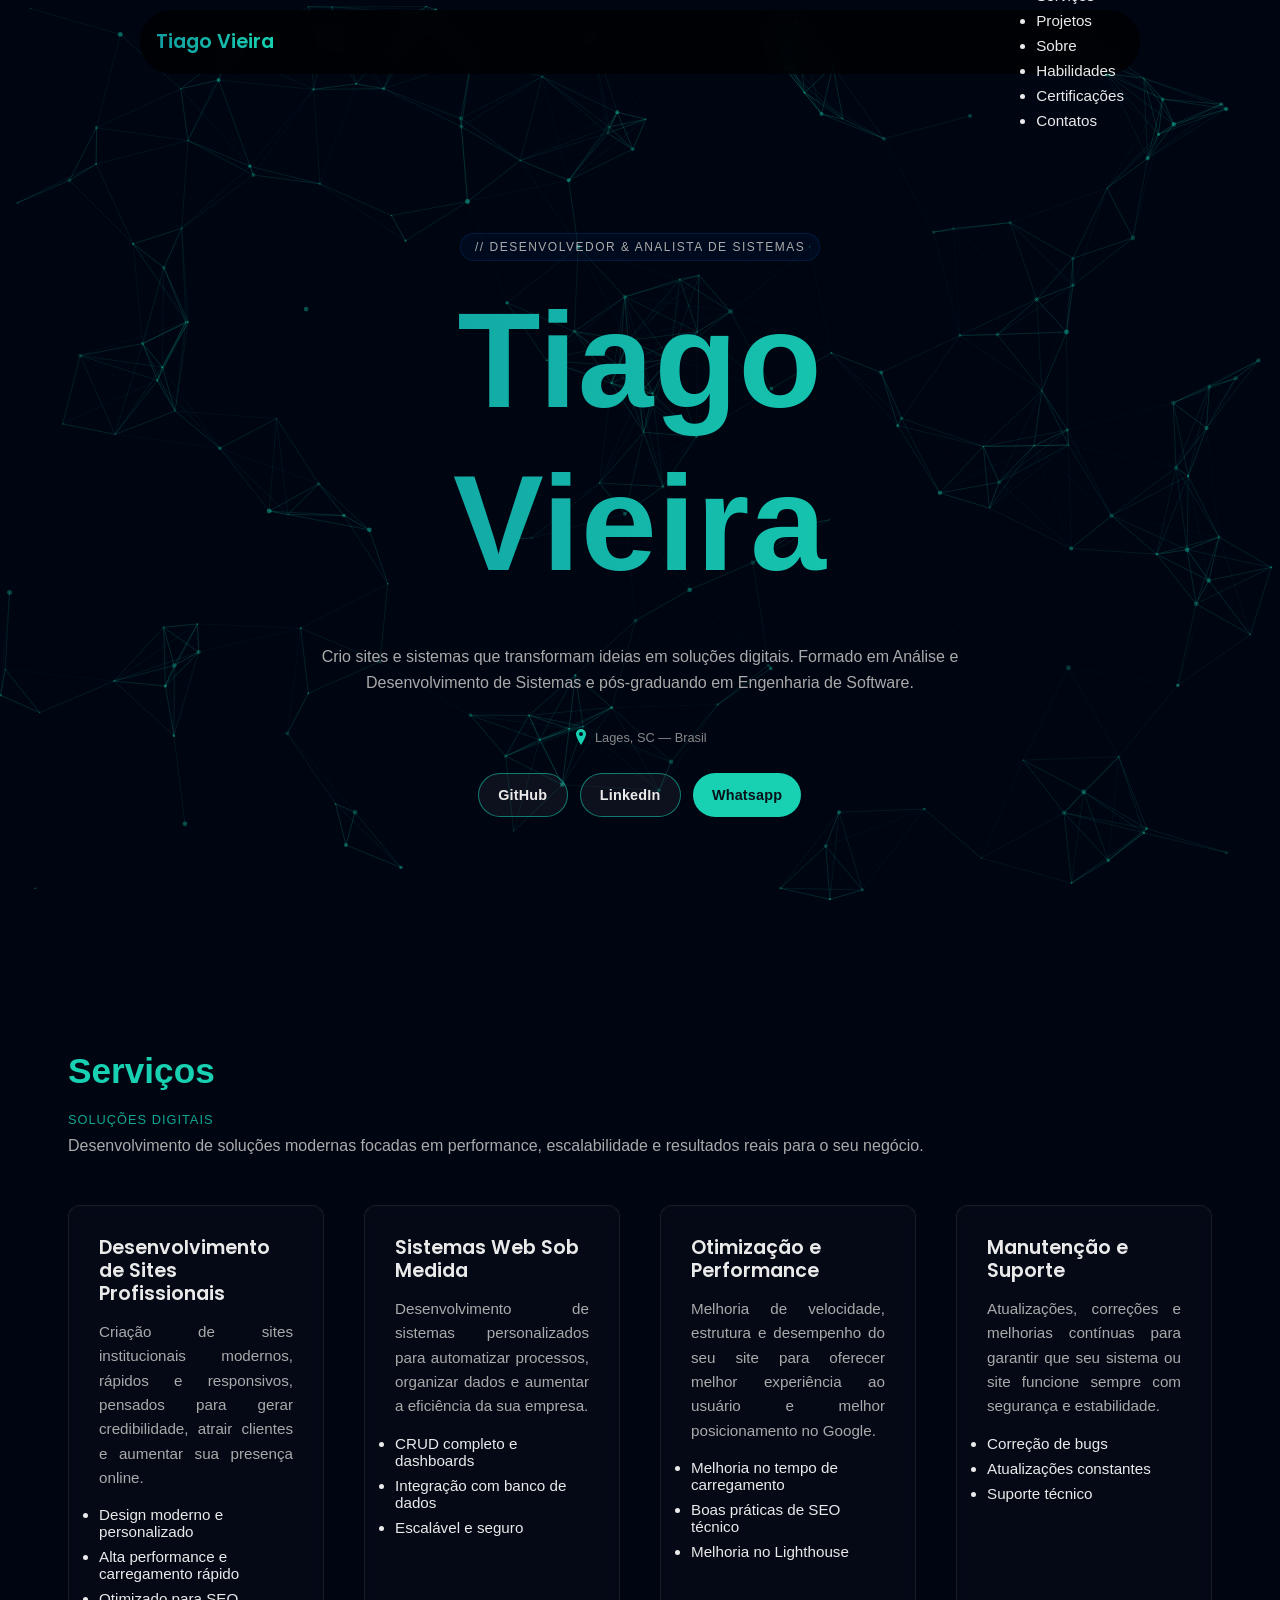
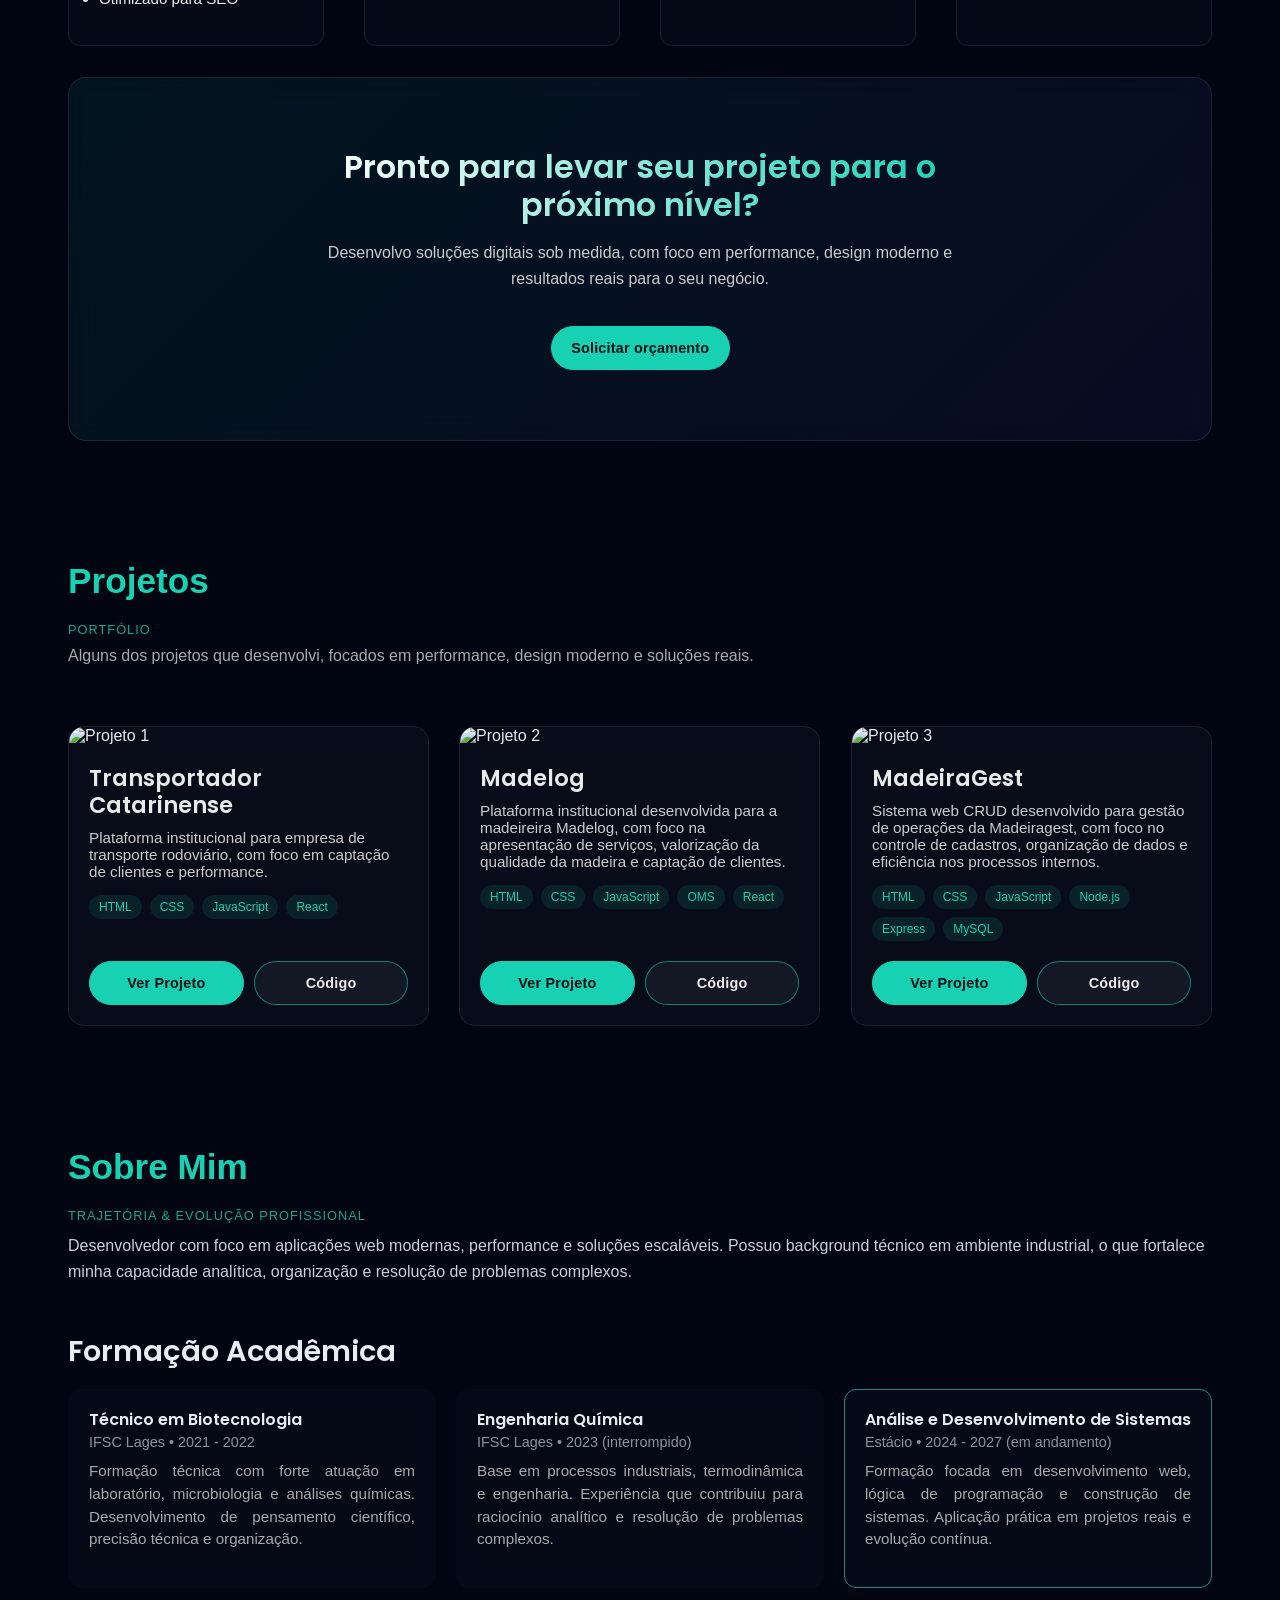
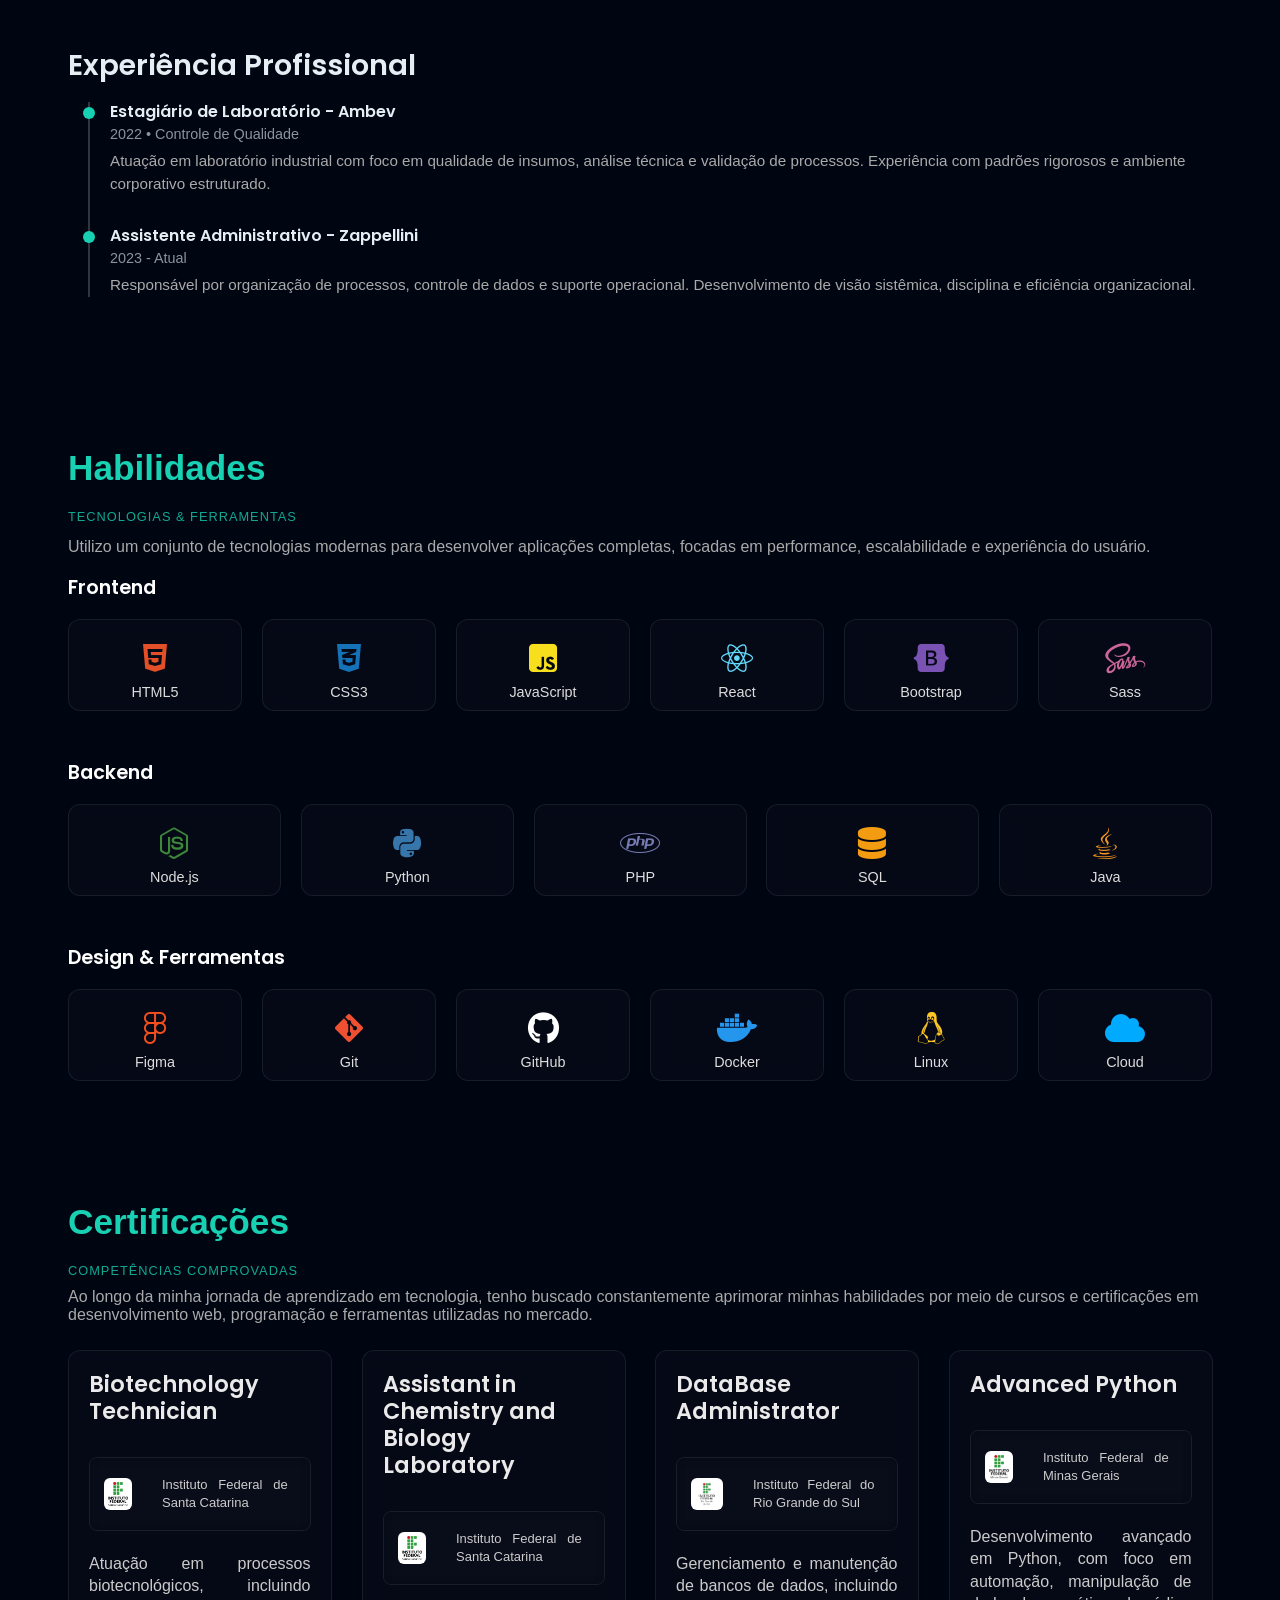
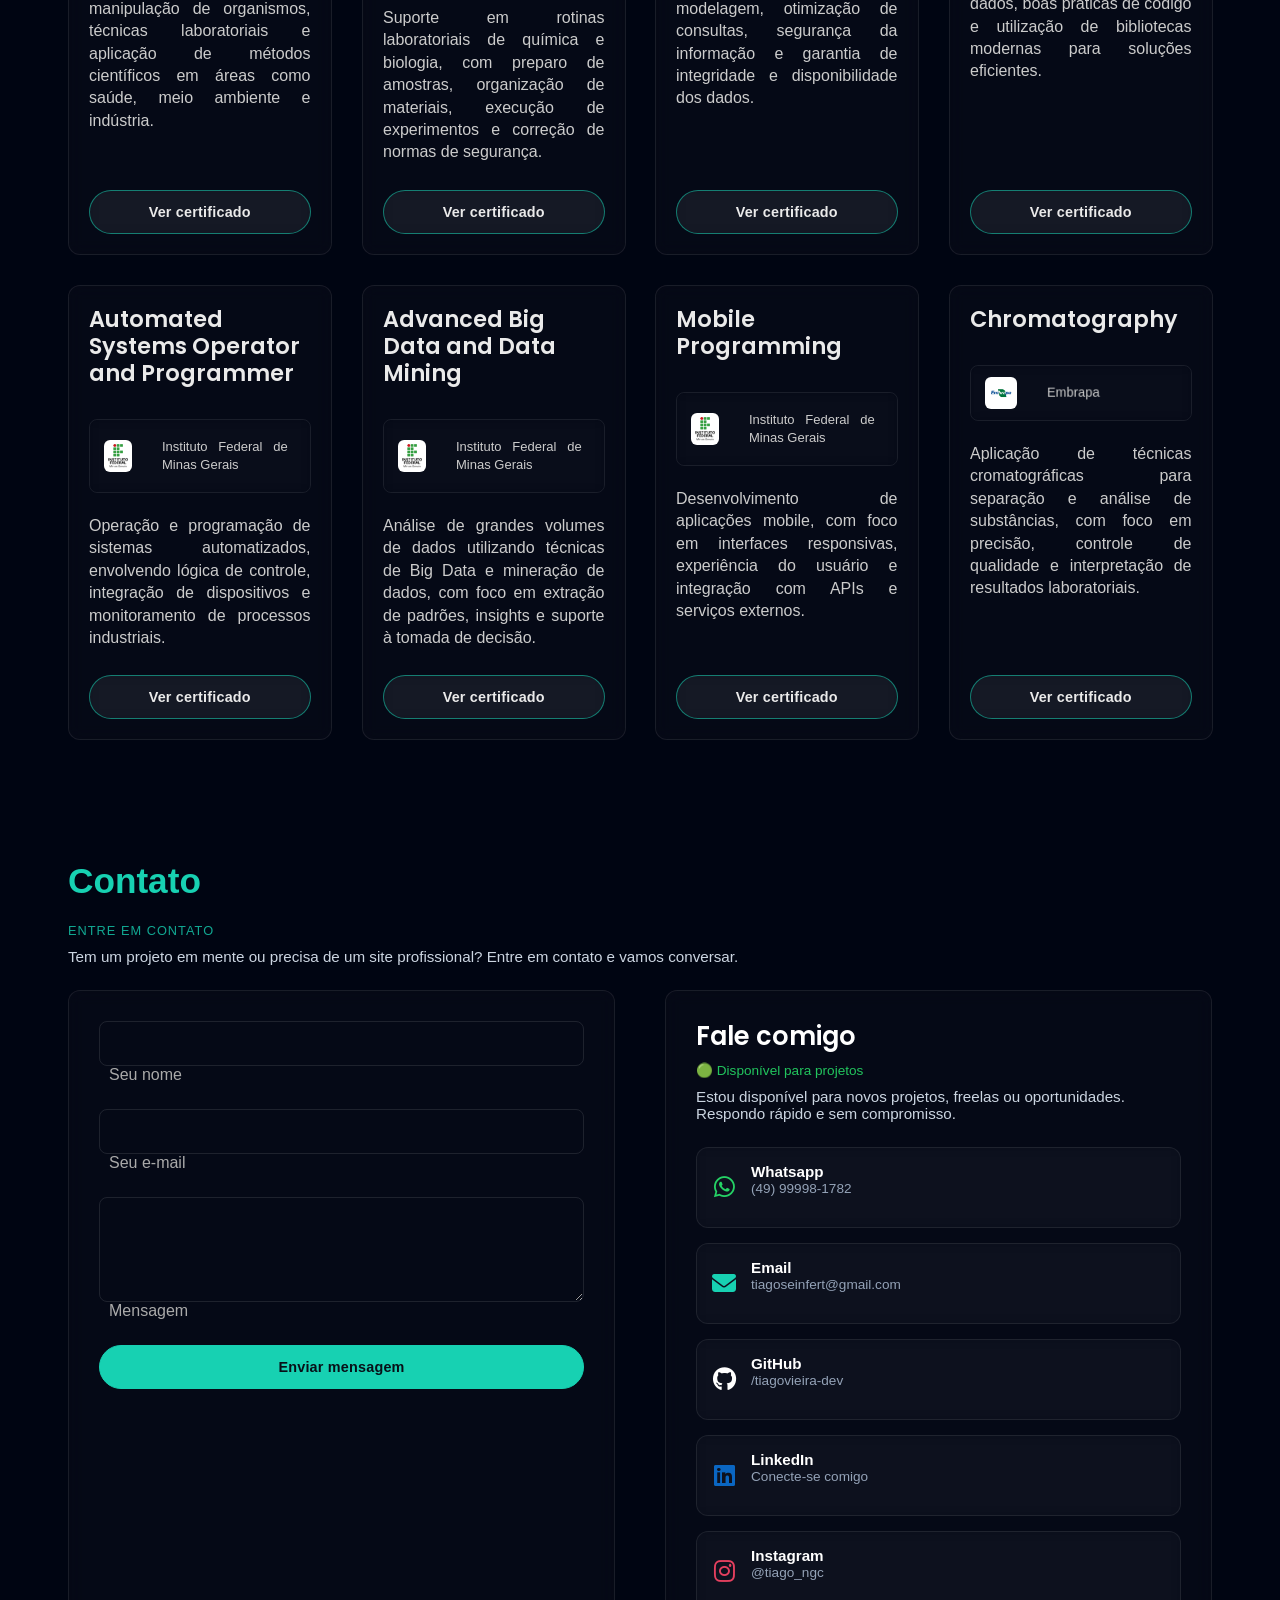
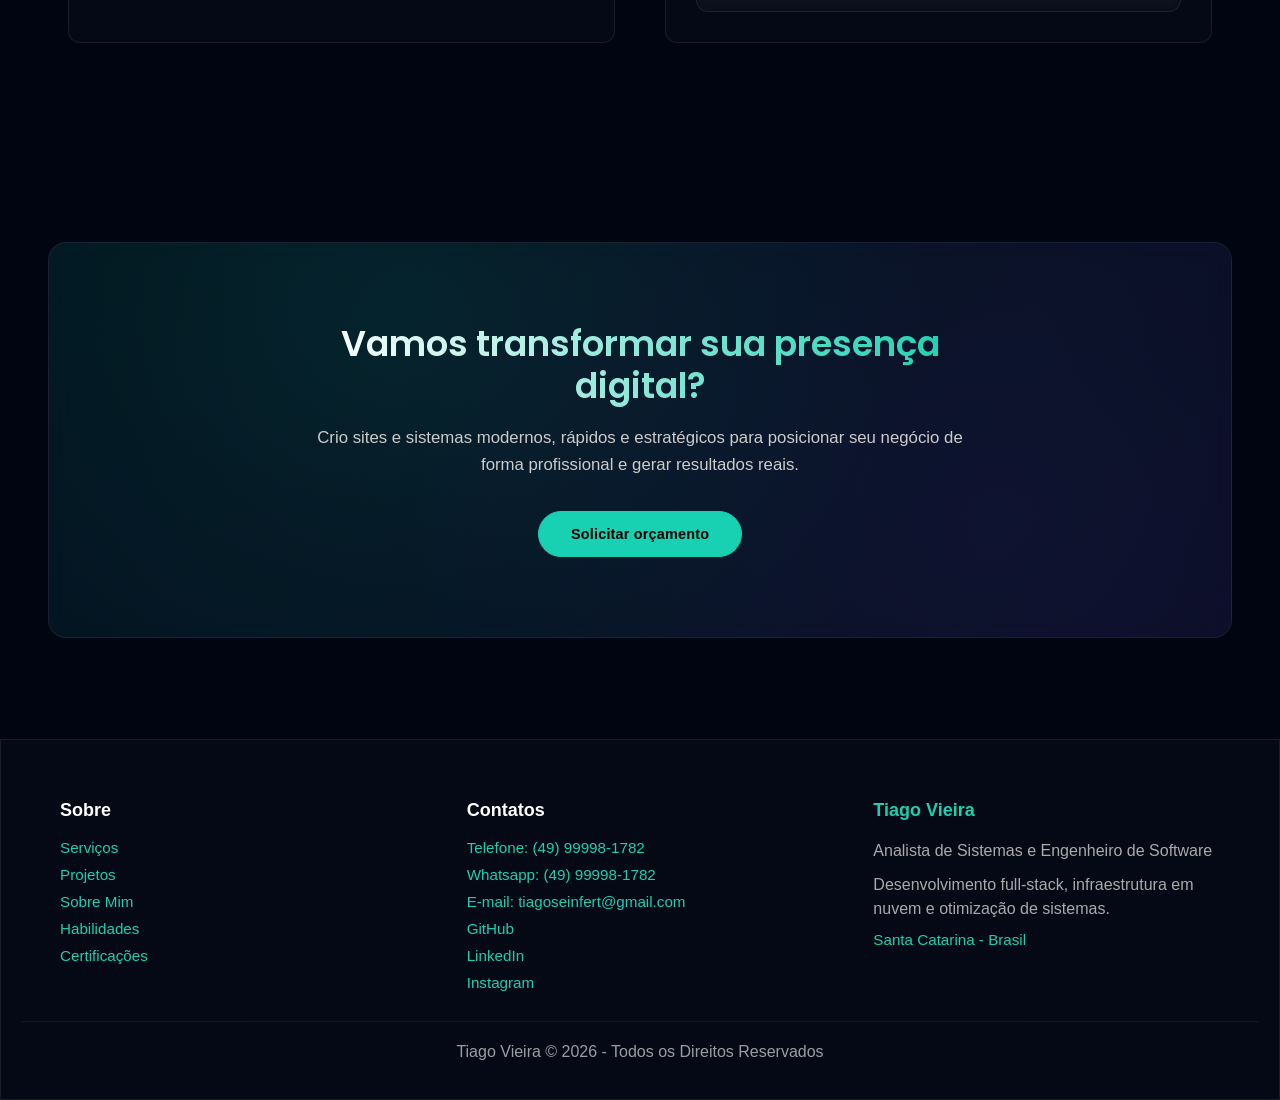
==== commit 248357bf: "14/06/2026" ====
--- a/index.html
+++ b/index.html
@@ -45,7 +45,7 @@
     <meta name="twitter:image" content="https://tiagovieira.dev.br/assets/preview-certificacoes.jpg" />
 
     <!--======================| Tema Mobile |======================-->
-    <meta name="theme-color" content="#14ACA7" />
+    <meta name="theme-color" content="#17d1b2" />
 
     <!--======================| Favicons |======================-->
     <link rel="icon" type="image/x-icon" href="assets/favicons/favicon.ico" />
@@ -626,7 +626,7 @@
 
             <div class="contato-lista">
               <a href="tel:+5549999981782" class="contato-item">
-                <span class="icon">📞</span>
+                <span class="icon fa-brands fa-whatsapp" style="color: #25d366" aria-hidden="true"></span>
                 <div>
                   <strong>Whatsapp</strong>
                   <p>(49) 99998-1782</p>
@@ -634,7 +634,7 @@
               </a>
 
               <a href="mailto:tiagoseinfert@gmail.com" class="contato-item">
-                <span class="icon">✉️</span>
+                <span class="icon fa-solid fa-envelope" style="color: #17d1b2" aria-hidden="true"></span>
                 <div>
                   <strong>Email</strong>
                   <p>tiagoseinfert@gmail.com</p>
@@ -642,7 +642,7 @@
               </a>
 
               <a href="https://github.com/tiagovieira-dev" target="_blank" rel="noopener noreferrer" aria-label="Perfil no GitHub de Tiago Vieira" class="contato-item">
-                <span class="icon">💻</span>
+                <span class="icon fa-brands fa-github" style="color: #ffffff" aria-hidden="true"></span>
                 <div>
                   <strong>GitHub</strong>
                   <p>/tiagovieira-dev</p>
@@ -650,10 +650,18 @@
               </a>
 
               <a href="https://www.linkedin.com/in/tiago-vieira-0540531aa/" target="_blank" rel="noopener noreferrer" aria-label="Perfil no LinkedIn de Tiago Vieira" class="contato-item">
-                <span class="icon">🔗</span>
+                <span class="icon fa-brands fa-linkedin" style="color: #0a66c2" aria-hidden="true"></span>
                 <div>
                   <strong>LinkedIn</strong>
                   <p>Conecte-se comigo</p>
+                </div>
+              </a>
+
+              <a href="https://www.instagram.com/tiago_ngc/" target="_blank" rel="noopener noreferrer" aria-label="Perfil no Instagram de Tiago Vieira" class="contato-item">
+                <span class="icon fa-brands fa-instagram" style="color: #e4405f" aria-hidden="true"></span>
+                <div>
+                  <strong>Instagram</strong>
+                  <p>@tiago_ngc</p>
                 </div>
               </a>
             </div>
--- a/css/font-icons.css
+++ b/css/font-icons.css
@@ -95,6 +95,22 @@
   content: "\f17c";
 }
 
+.fa-brands.fa-instagram::before {
+  content: "\f16d";
+}
+
+.fa-brands.fa-linkedin::before {
+  content: "\f08c";
+}
+
+.fa-brands.fa-whatsapp::before {
+  content: "\f232";
+}
+
+.fa-solid.fa-envelope::before {
+  content: "\f0e0";
+}
+
 .fa-solid.fa-database::before {
   content: "\f1c0";
 }
--- a/css/style.css
+++ b/css/style.css
@@ -180,13 +180,13 @@
   font-size: 1.2rem;
 }
 
-.menu {
+.menu-desktop {
   display: flex;
   gap: 20px;
   list-style: none;
 }
 
-.menu a {
+.menu-desktop a {
   color: #ddd;
   font-size: 0.95rem;
   text-decoration: none;
@@ -196,11 +196,11 @@
   letter-spacing: 0.5px;
 }
 
-.menu a:hover {
+.menu-desktop a:hover {
   color: #fff;
 }
 
-.menu a[aria-current="page"] {
+.menu-desktop a[aria-current="page"] {
   color: #17d1b2;
 }
 
@@ -218,32 +218,41 @@
   transition: 0.3s;
 }
 
+.menu-mobile-panel {
+  display: none;
+}
+
 .menu-backdrop {
   display: none;
 }
 
 @media (max-width: 768px) {
+  .menu-desktop {
+    display: none;
+  }
+
   .menu-toggle {
     display: flex;
+    align-items: center;
+    justify-content: center;
+    width: 40px;
+    height: 40px;
+    border: 1px solid rgba(255, 255, 255, 0.18);
+    border-radius: 10px;
+    background: rgba(255, 255, 255, 0.04);
+    padding: 0;
     z-index: 3000;
   }
 
-  .menu {
+  .menu-mobile-panel {
+    display: block;
     position: fixed;
     top: 60px;
     right: 0;
     width: 100%;
     height: calc(100vh - 60px);
-    border-radius: 0;
     background: #07101c;
-    border-left: none;
-
-    display: flex;
-    flex-direction: column;
-    align-items: stretch;
-
-    padding: 18px 16px;
-    gap: 6px;
+    padding: 14px 12px;
 
     transition: transform 0.3s ease, box-shadow 0.3s ease;
 
@@ -255,7 +264,7 @@
     pointer-events: none;
   }
 
-  .menu.active {
+  .menu-mobile-panel.active {
     transform: translateX(0);
     box-shadow: -24px 0 50px rgba(0, 0, 0, 0.45);
     opacity: 1;
@@ -263,23 +272,29 @@
     pointer-events: auto;
   }
 
-  .menu li {
-    width: 100%;
-  }
-
-  .menu a {
+  .menu-mobile-links {
+    list-style: none;
+    display: flex;
+    flex-direction: column;
+    gap: 8px;
+  }
+
+  .menu-mobile-links a {
+    display: block;
     width: 100%;
     font-size: 1rem;
     padding: 13px 12px;
     border: 1px solid transparent;
     border-radius: 10px;
+    color: #dce7f3;
     transition: all 0.25s ease;
   }
 
-  .menu a:hover,
-  .menu a[aria-current="page"] {
+  .menu-mobile-links a:hover,
+  .menu-mobile-links a[aria-current="page"] {
     border-color: rgba(23, 209, 178, 0.4);
     background: rgba(23, 209, 178, 0.1);
+    color: #ffffff;
   }
 
   .menu-toggle.active span:nth-child(1) {
@@ -355,7 +370,7 @@
 }
 
 .nome {
-  font-size: clamp(8.5rem, 7vw, 5.5rem);
+  font-size: 8.5rem;
   font-weight: 700;
   letter-spacing: 1px;
 
@@ -1189,6 +1204,11 @@
 
 .contato-item .icon {
   font-size: 1.5rem;
+  display: inline-flex;
+  align-items: center;
+  justify-content: center;
+  width: 1.5rem;
+  flex-shrink: 0;
 }
 
 .contato-item strong {
@@ -1636,9 +1656,23 @@
 .btn-demo:focus-visible,
 .btn-code:focus-visible,
 .btn-certificado:focus-visible,
-.btn-contato:focus-visible {
+.btn-contato:focus-visible,
+#menu-toggle:focus-visible,
+.contato-item:focus-visible,
+.skill-link:focus-visible,
+.menu-desktop a:focus-visible,
+.menu-mobile-links a:focus-visible,
+.logo a:focus-visible,
+footer a:focus-visible,
+.projeto-actions a:focus-visible {
   outline: 2px solid #17d1b2;
   outline-offset: 3px;
+}
+
+.input-group input:focus-visible,
+.input-group textarea:focus-visible {
+  outline: 2px solid #17d1b2;
+  outline-offset: 2px;
 }
 
 .btn-cta,
@@ -1813,3 +1847,116 @@
   color: #d9e7f0;
   font-size: 0.82rem;
 }
+
+/* Mobile: performance sem alterar visual no desktop */
+@media (max-width: 768px) {
+  html {
+    scroll-behavior: auto;
+  }
+
+  #bg-canvas {
+    width: 100%;
+    height: 100dvh;
+  }
+
+  .reveal {
+    will-change: auto;
+  }
+
+  .reveal-premium {
+    filter: none;
+    transform: translateY(24px) scale(0.97);
+    transition:
+      opacity 0.55s ease,
+      transform 0.55s cubic-bezier(0.22, 1, 0.36, 1);
+  }
+
+  .reveal.active {
+    filter: none;
+  }
+
+  .nav-container,
+  .projeto-card,
+  .skill-card,
+  .servico,
+  .certificacao,
+  .card,
+  .form-contato,
+  .contato-info,
+  .contato-item,
+  footer,
+  .tech-tag,
+  .faq-bloco,
+  .conteudo-expandido,
+  .projetos-diretrizes,
+  .cert-header,
+  .servicos-cta,
+  .cta-final-box {
+    backdrop-filter: none !important;
+    -webkit-backdrop-filter: none !important;
+  }
+
+  .nav-container {
+    background: rgba(0, 0, 0, 0.88);
+  }
+
+  .projeto-card,
+  .skill-card,
+  .servico,
+  .certificacao,
+  .form-contato,
+  .contato-info,
+  .contato-item,
+  footer,
+  .card,
+  .faq-bloco,
+  .conteudo-expandido,
+  .projetos-diretrizes,
+  .cert-header {
+    background: rgba(10, 14, 30, 0.94);
+  }
+
+  .tech-tag {
+    background: rgba(255, 255, 255, 0.1);
+  }
+
+  .servicos-cta,
+  .cta-final-box {
+    background: linear-gradient(
+      135deg,
+      rgba(23, 209, 178, 0.14),
+      rgba(108, 92, 231, 0.14)
+    );
+  }
+
+  .card.destaque {
+    background: rgba(23, 209, 178, 0.12);
+  }
+}
+
+@media (max-width: 768px) and (hover: none) {
+  .projeto-card:hover,
+  .servico:hover,
+  .skill-card:hover,
+  .certificacao:hover,
+  .card:hover,
+  .contato-item:hover,
+  .servicos-cta:hover,
+  .cta-final-box:hover,
+  .btn-cta:hover,
+  .btn-inicio:hover,
+  .btn-contato:hover,
+  .btn-demo:hover,
+  .btn-code:hover {
+    transform: none !important;
+    box-shadow: none;
+  }
+
+  .skill-card:hover::before {
+    animation: none;
+  }
+
+  .projeto-card:hover .projeto-img img {
+    transform: none;
+  }
+}
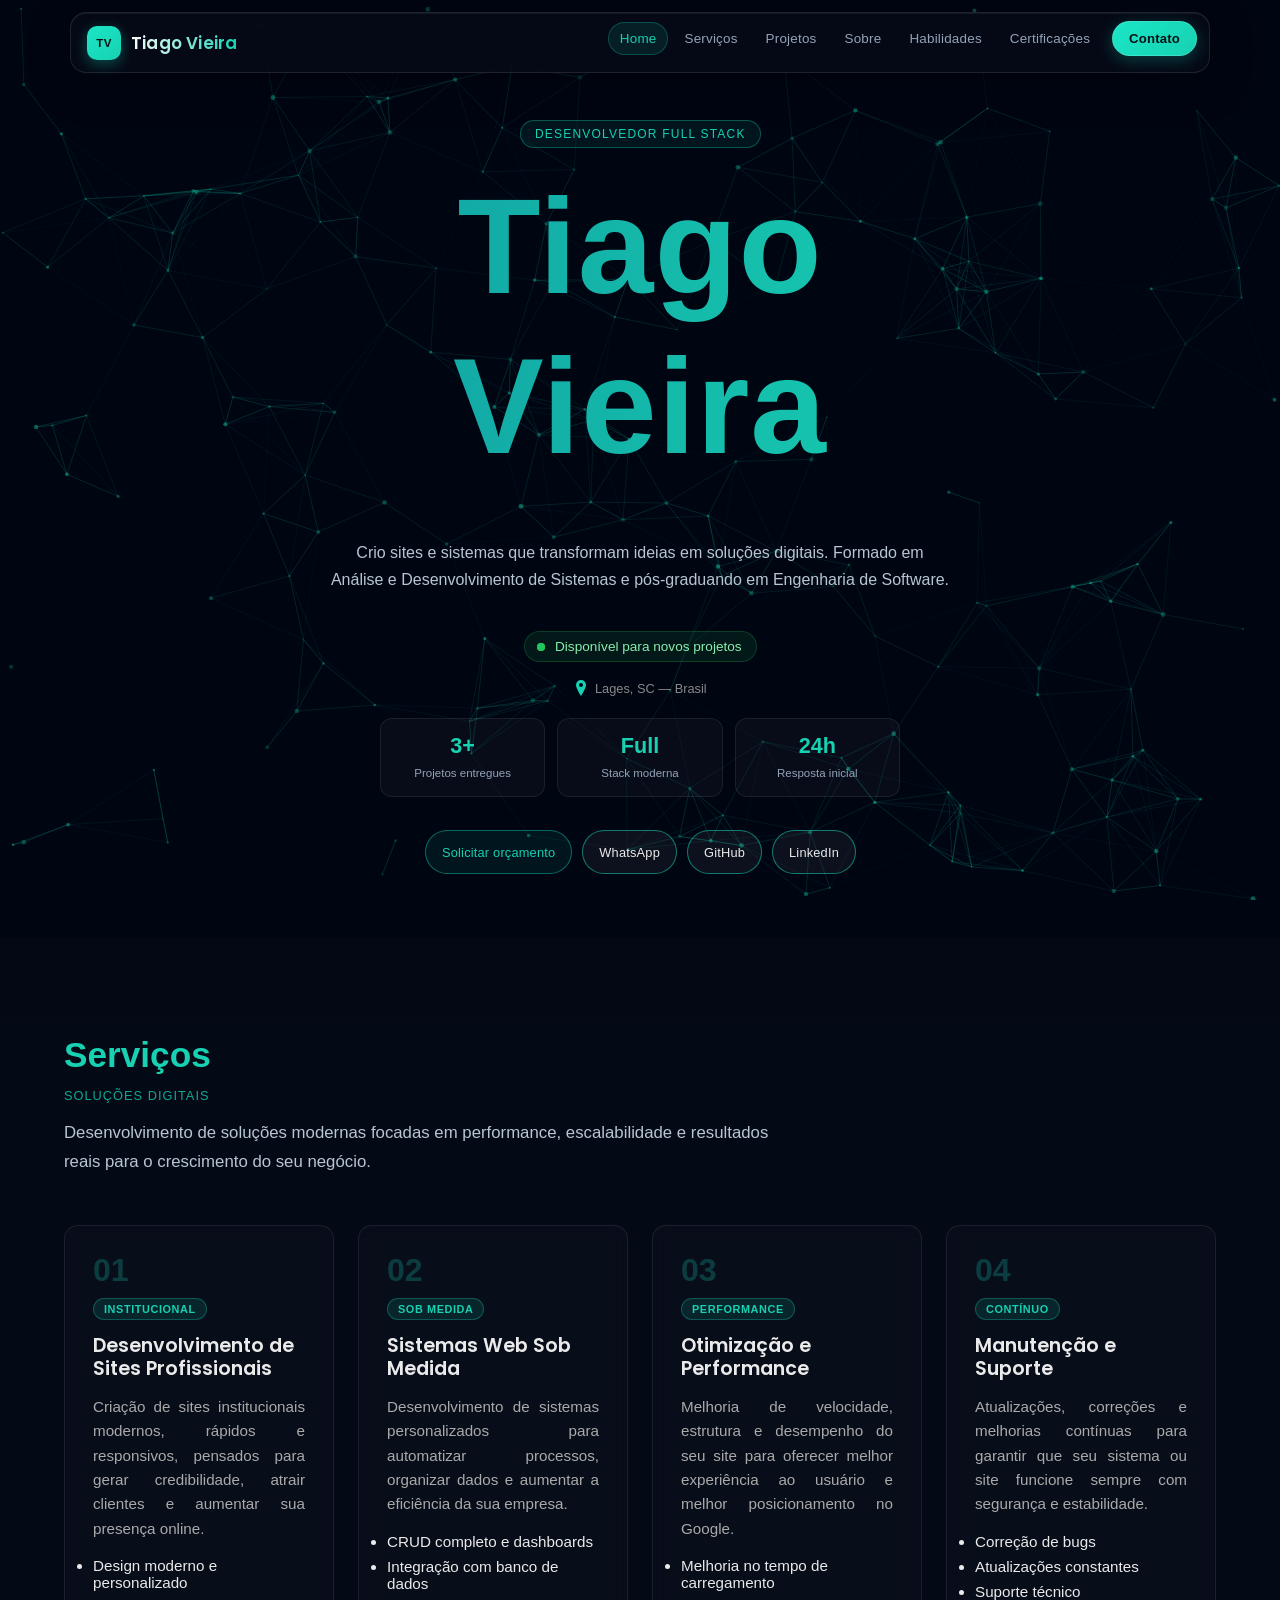
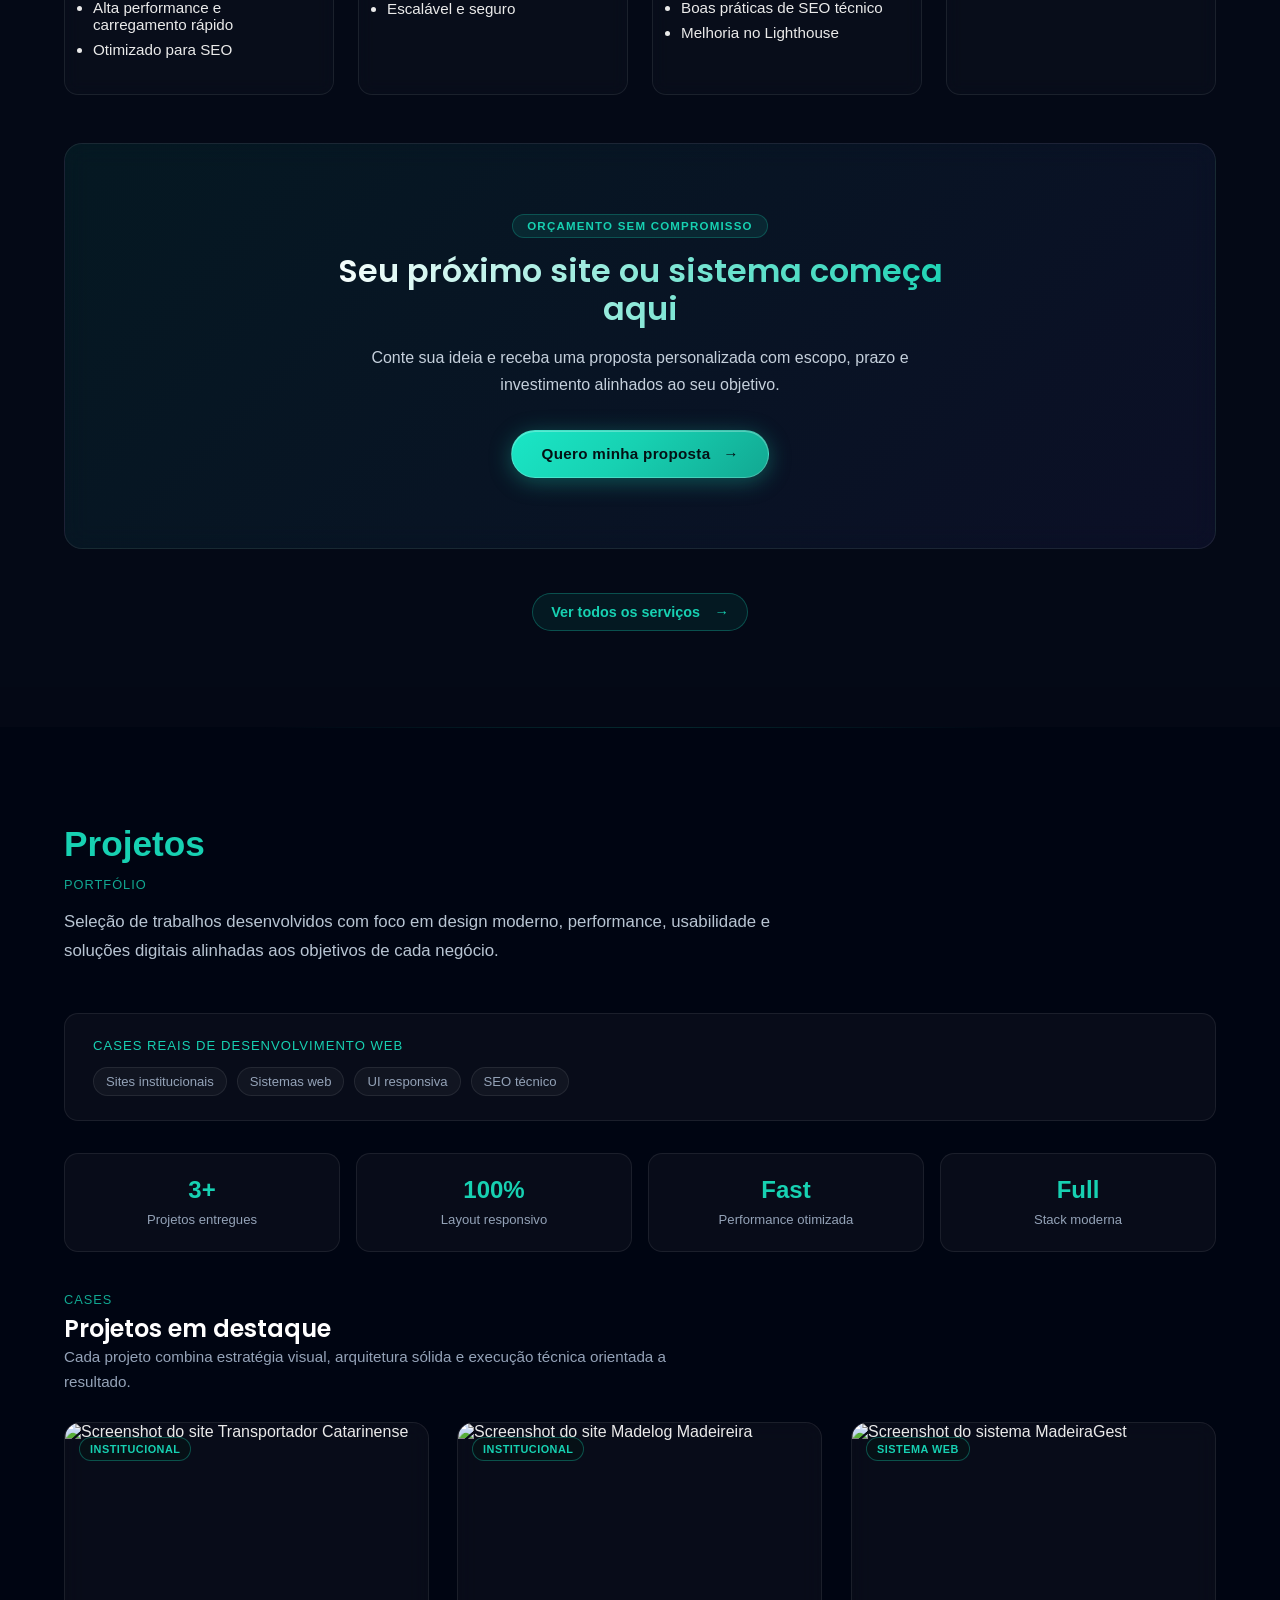
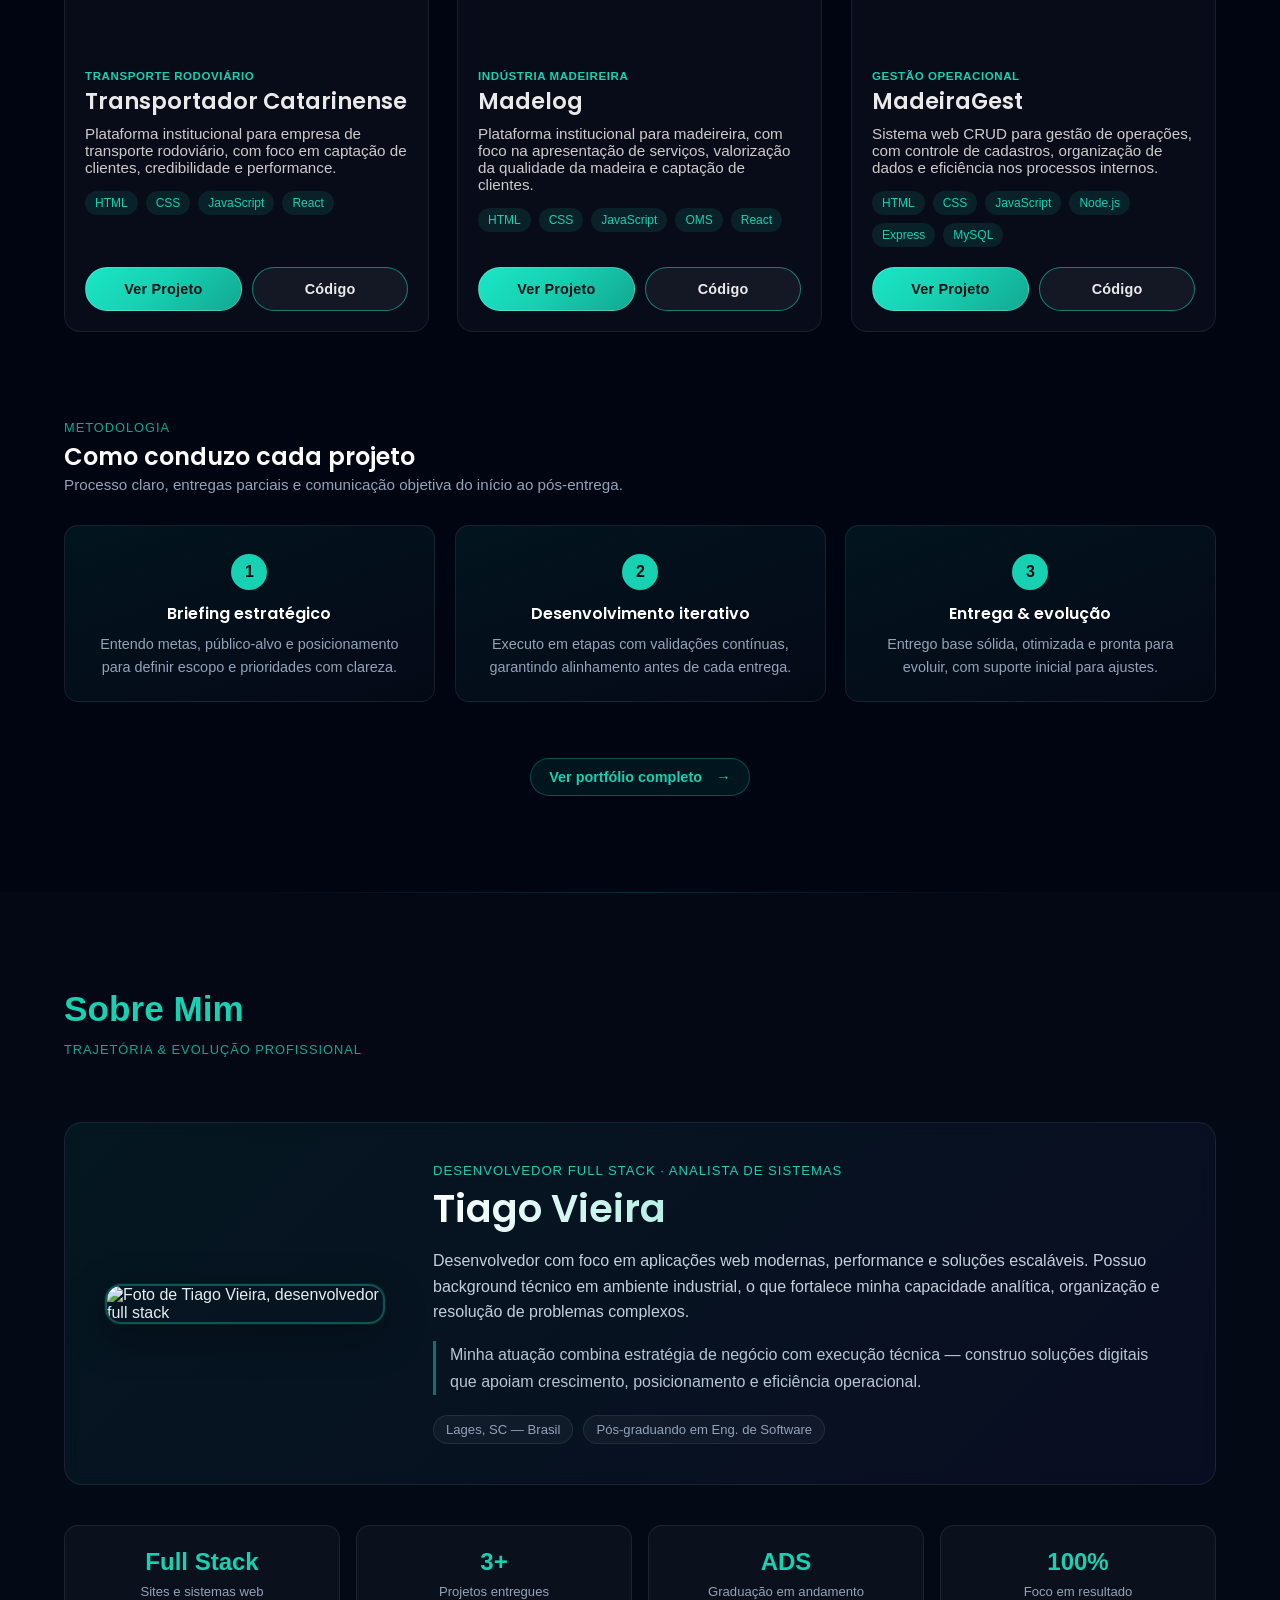
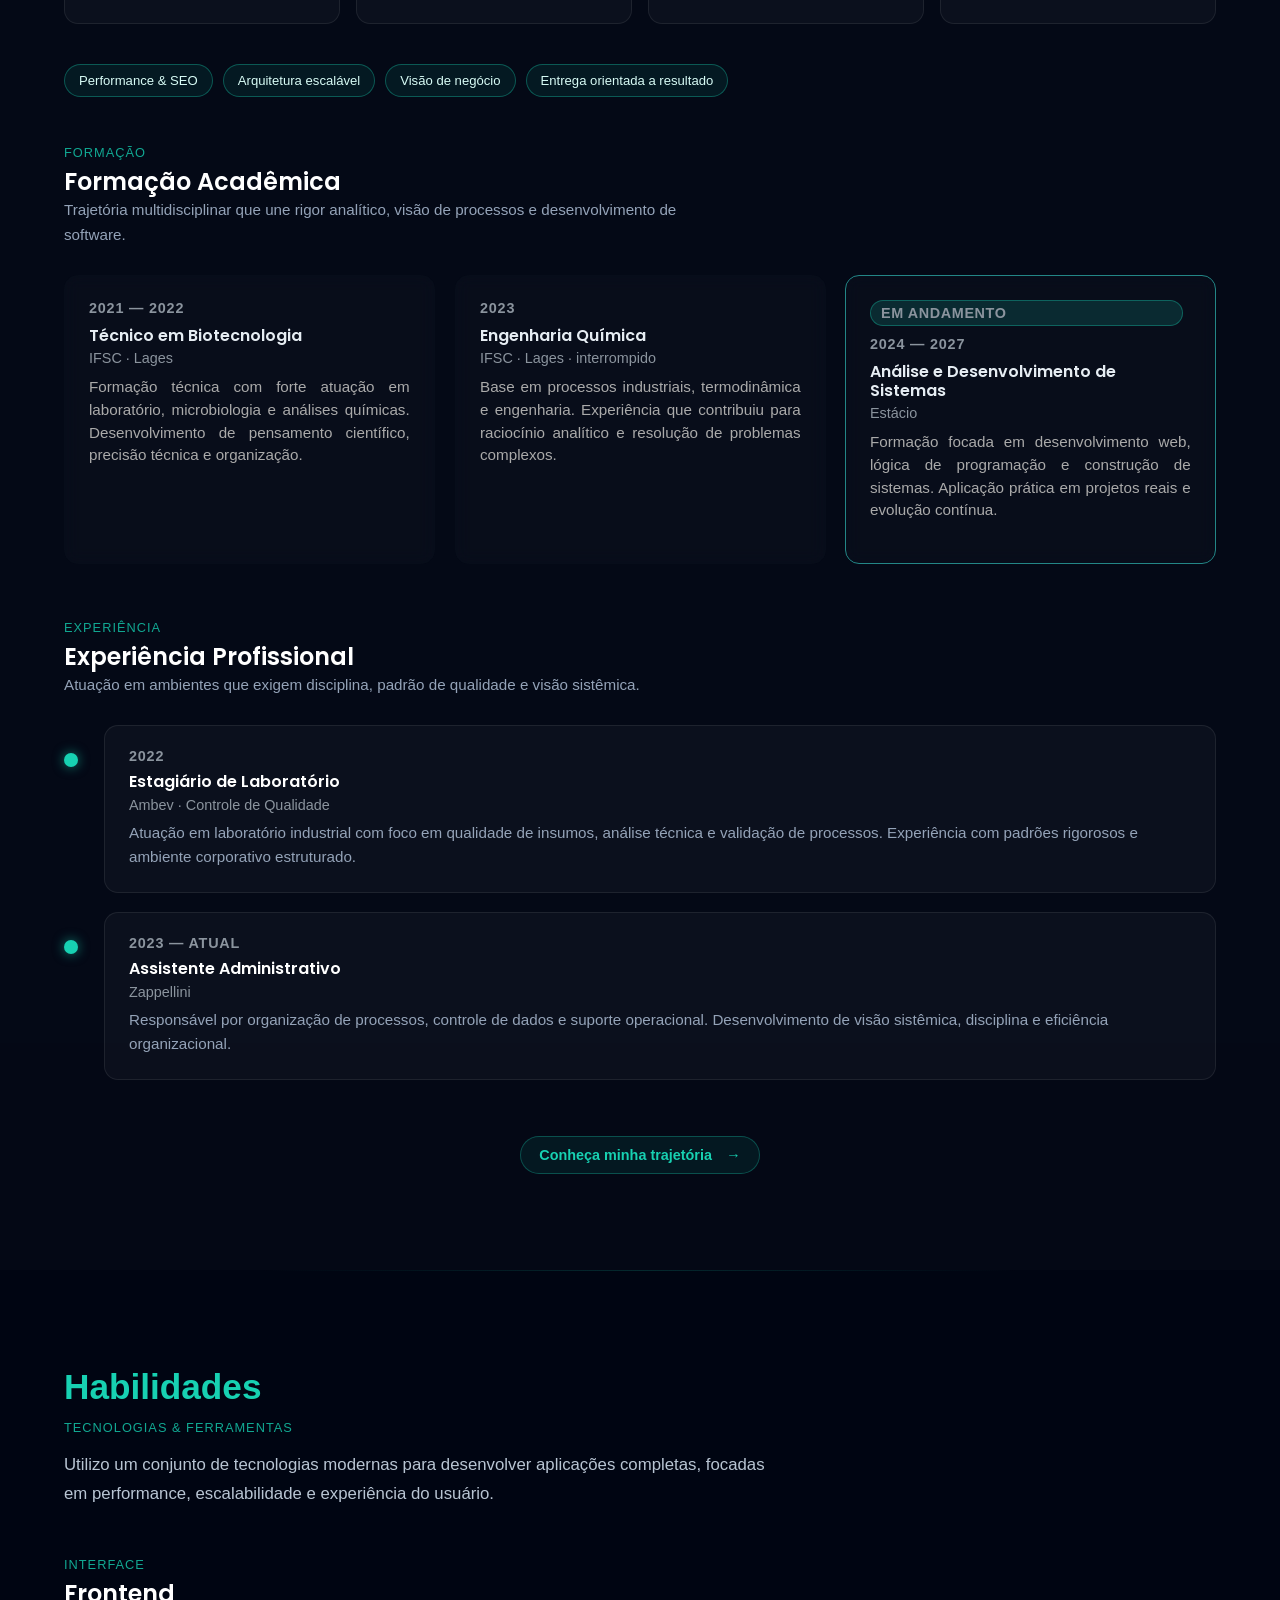
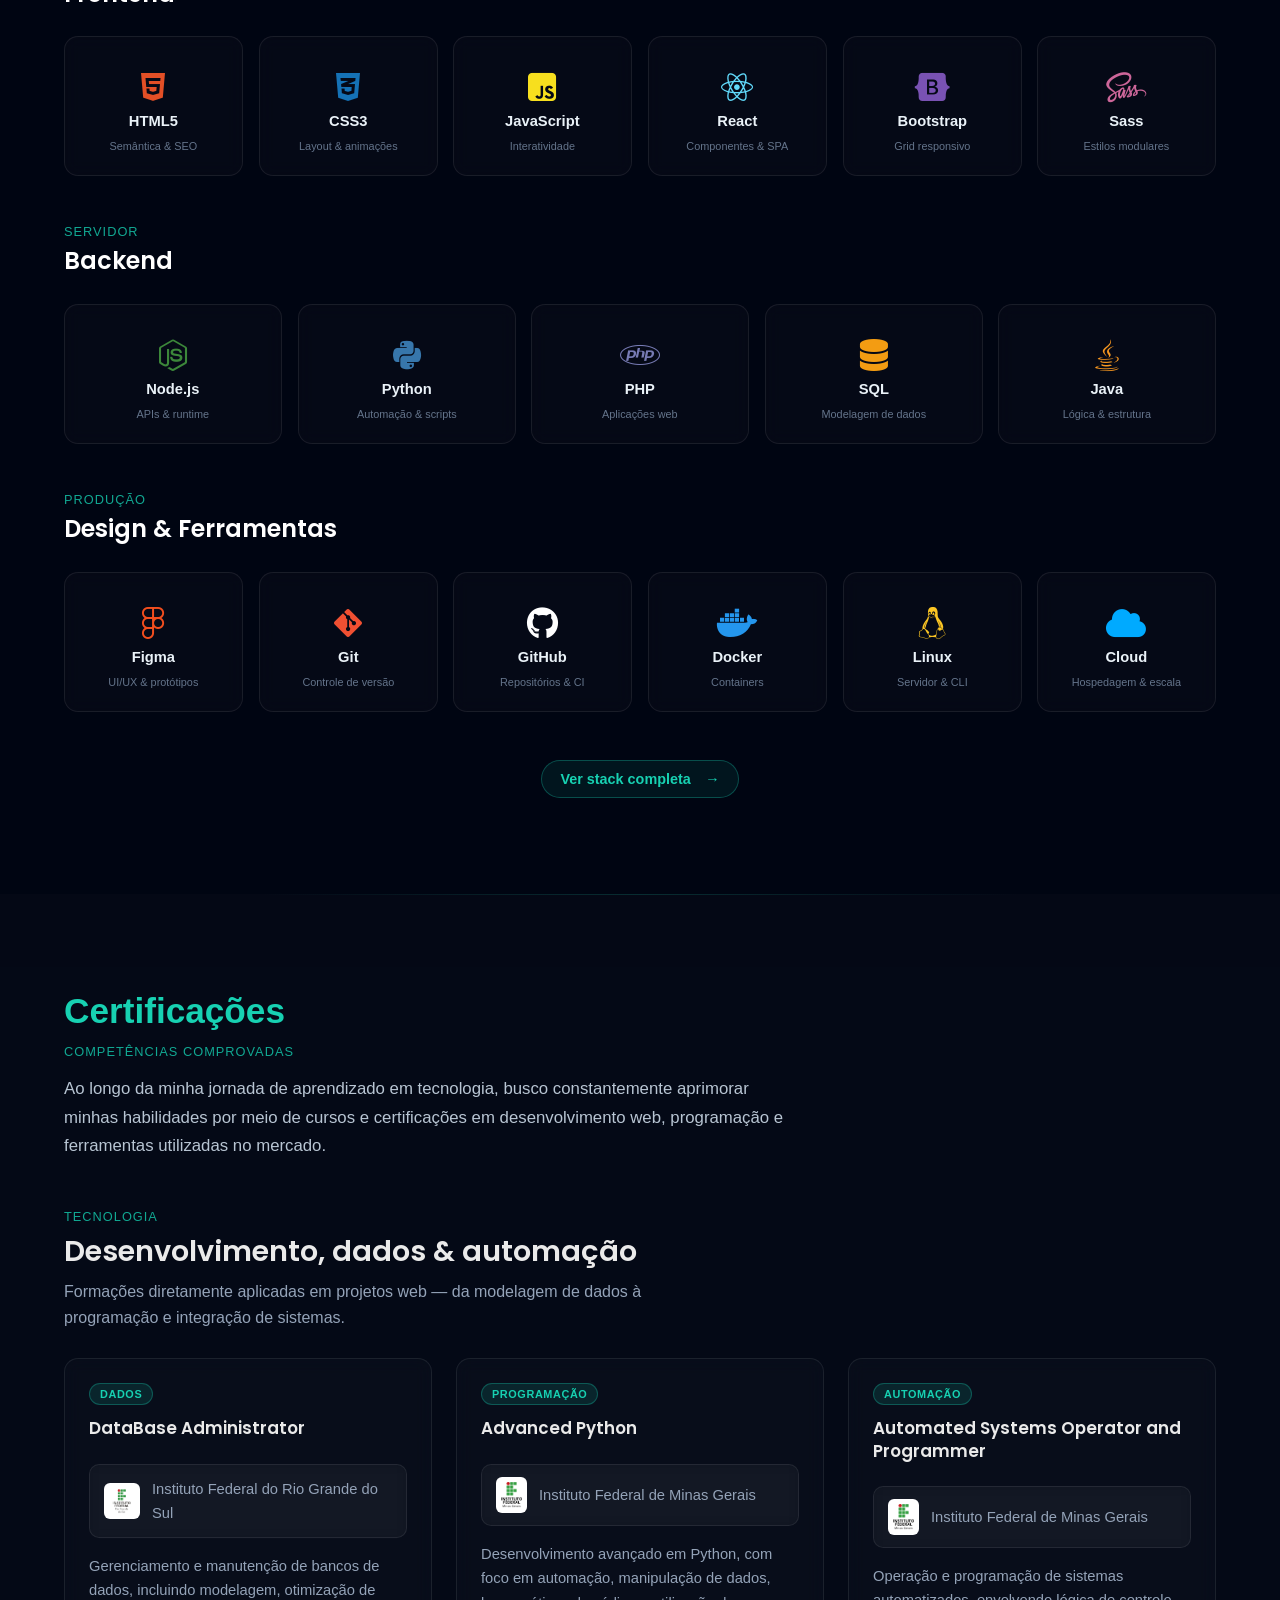
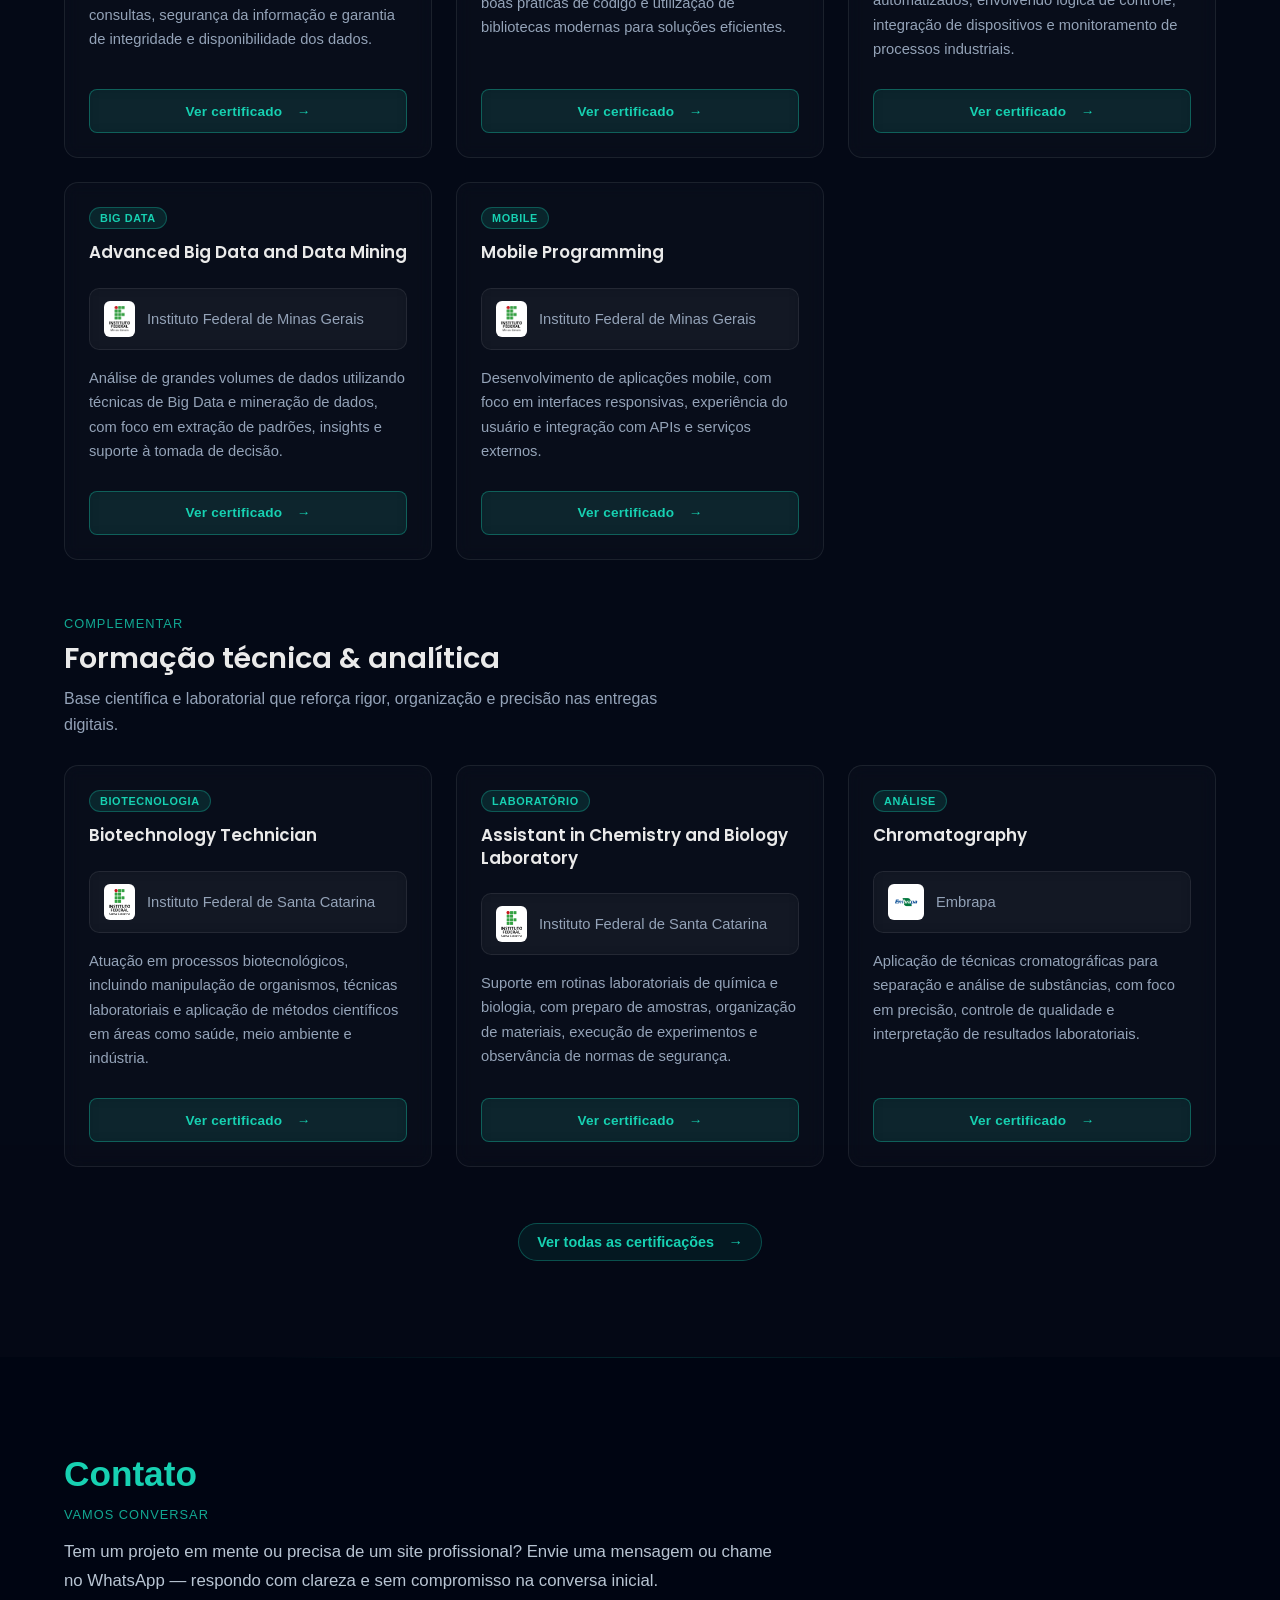
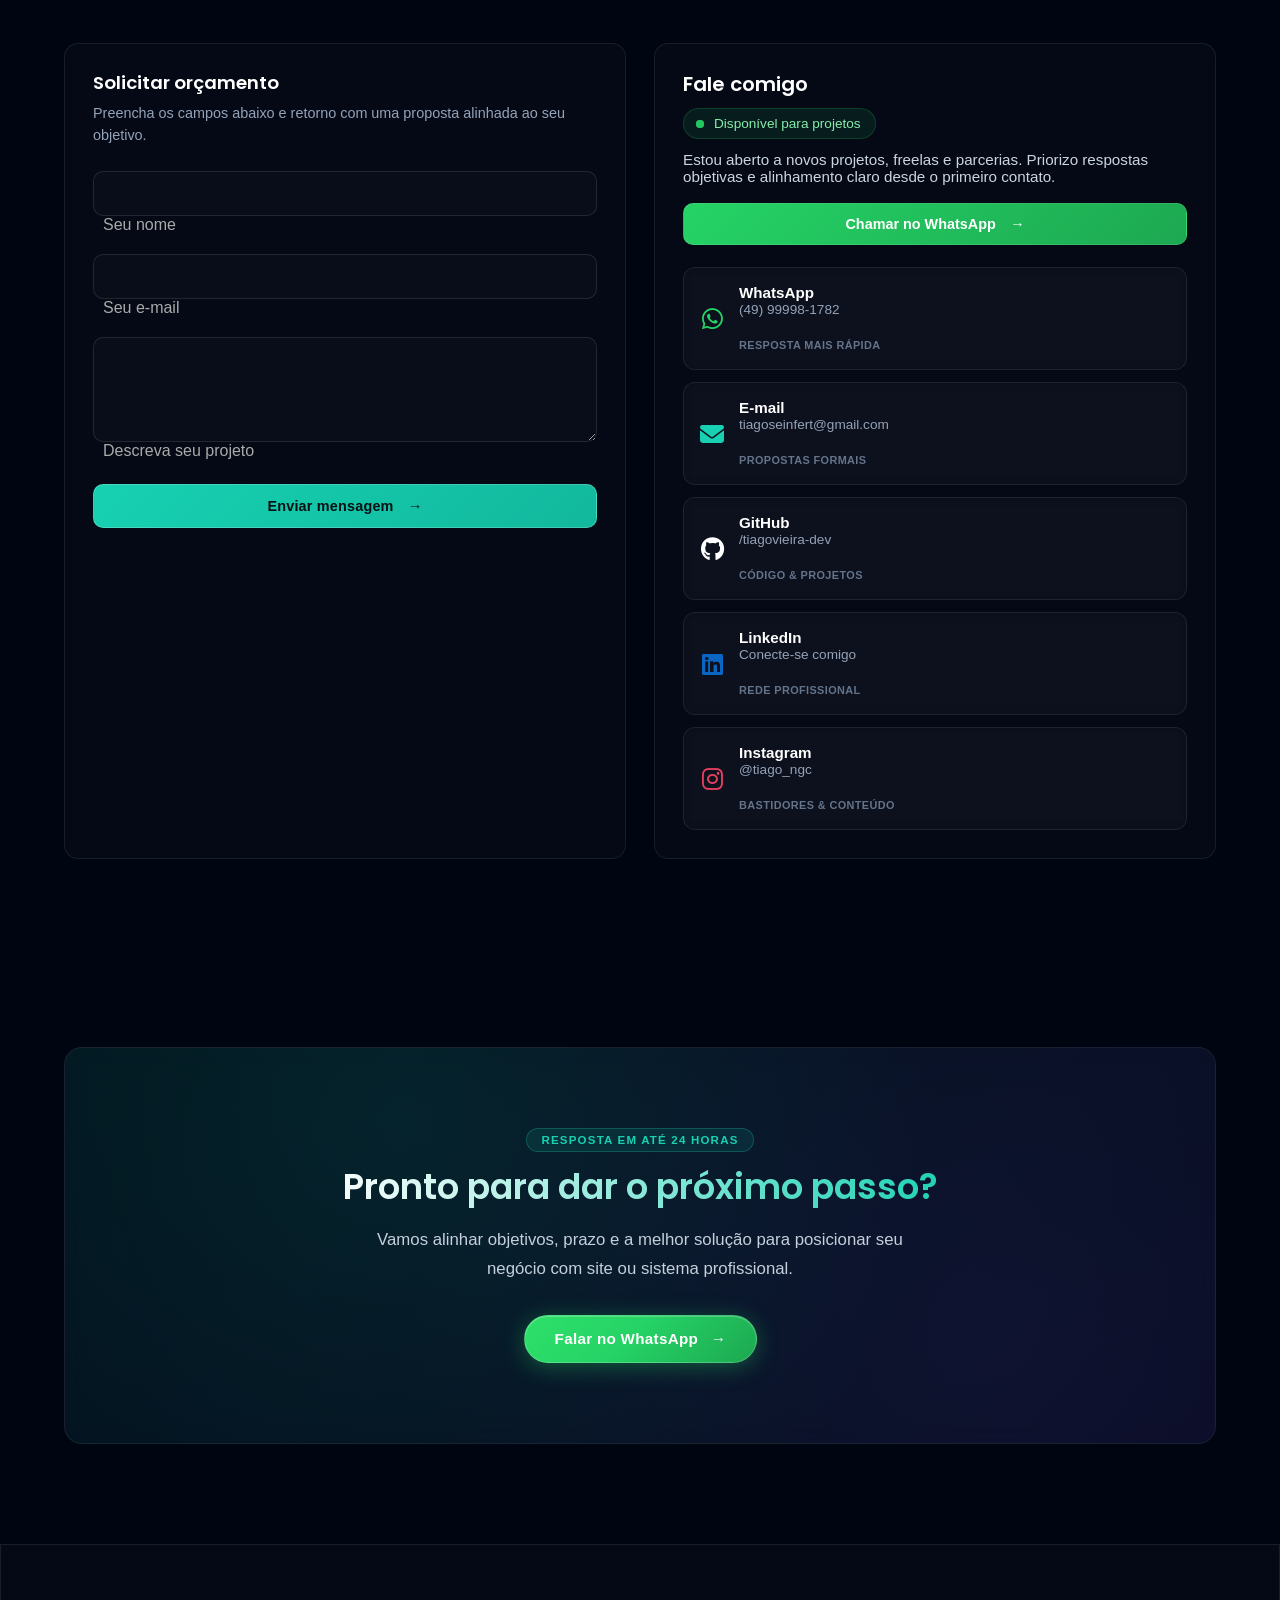
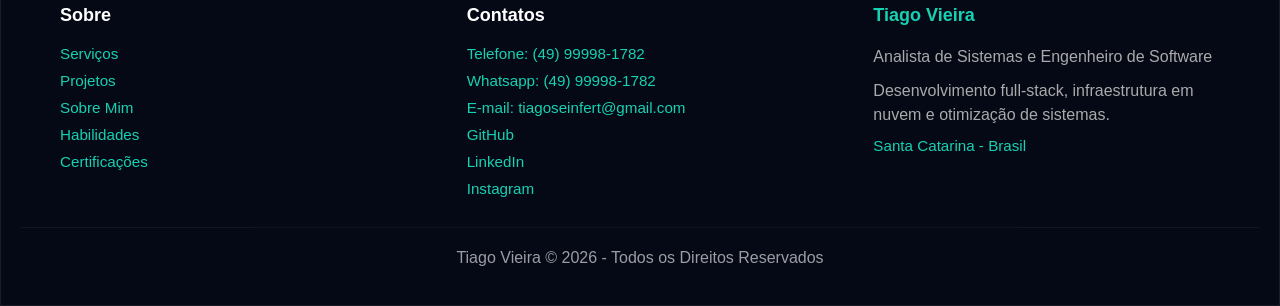
==== commit 791a2809: "updates 14/06" ====
--- a/index.html
+++ b/index.html
@@ -67,7 +67,7 @@
     <link rel="stylesheet" href="css/style.css" />
   </head>
 
-  <body>
+  <body class="home-pagina">
     <!--======================| Menu |======================-->
     <div id="menu-container"></div>
 
@@ -85,29 +85,47 @@
     <!--======================| Menu |======================-->
 
     <!--======================| Início |======================-->
-    <section class="heros">
+    <section class="heros" id="inicio">
       <canvas id="bg-canvas"></canvas>
       <div class="container hero">
         <div class="hero-texto">
-          <span class="badge reveal reveal-premium">// desenvolvedor & analista de sistemas</span>
+          <span class="badge reveal reveal-premium">Desenvolvedor Full Stack</span>
 
           <h1 class="nome reveal reveal-premium">Tiago Vieira</h1>
 
-          <p class="descricao">
+          <p class="descricao reveal reveal-premium">
             Crio sites e sistemas que transformam ideias em soluções digitais. Formado em Análise e Desenvolvimento de Sistemas e pós-graduando em Engenharia de Software.
           </p>
 
+          <p class="contato-status hero-status reveal reveal-premium"><span class="status-dot" aria-hidden="true"></span>Disponível para novos projetos</p>
+
           <div class="localizacao reveal reveal-premium">
-            <svg xmlns="http://www.w3.org/2000/svg" width="16" height="16" fill="currentColor" viewBox="0 0 16 16">
+            <svg xmlns="http://www.w3.org/2000/svg" width="16" height="16" fill="currentColor" viewBox="0 0 16 16" aria-hidden="true">
               <path d="M8 0a5 5 0 0 0-5 5c0 3.25 5 11 5 11s5-7.75 5-11a5 5 0 0 0-5-5zm0 7a2 2 0 1 1 0-4 2 2 0 0 1 0 4z" />
             </svg>
             <span>Lages, SC — Brasil</span>
           </div>
 
+          <div class="home-hero-stats reveal reveal-premium" aria-label="Indicadores profissionais">
+            <article>
+              <strong>3+</strong>
+              <span>Projetos entregues</span>
+            </article>
+            <article>
+              <strong>Full</strong>
+              <span>Stack moderna</span>
+            </article>
+            <article>
+              <strong>24h</strong>
+              <span>Resposta inicial</span>
+            </article>
+          </div>
+
           <div class="botoes-inicio reveal reveal-premium">
+            <a href="#contatos" class="btn-inicio btn-inicio--primary">Solicitar orçamento</a>
+            <a href="https://wa.me/49999981782" class="btn-inicio" target="_blank" rel="noopener noreferrer">WhatsApp</a>
             <a href="https://github.com/tiagovieira-dev" class="btn-inicio" target="_blank" rel="noopener noreferrer">GitHub</a>
             <a href="https://www.linkedin.com/in/tiago-vieira-0540531aa/" class="btn-inicio" target="_blank" rel="noopener noreferrer">LinkedIn</a>
-            <a href="https://wa.me/49999981782" class="btn-inicio destaque" target="_blank" rel="noopener noreferrer">Whatsapp</a>
           </div>
         </div>
       </div>
@@ -115,18 +133,20 @@
     <!--======================| Início |======================-->
 
     <!--======================| Serviços |======================-->
-    <section class="servicos">
+    <section class="servicos" id="servicos">
       <div class="container">
-        <header class="reveal reveal-premium">
-          <h2>Serviços</h2>
-        </header>
-
-        <p class="tag">Soluções Digitais</p>
-
-        <p class="servicos-sub">Desenvolvimento de soluções modernas focadas em performance, escalabilidade e resultados reais para o seu negócio.</p>
+        <div class="home-secao-header reveal reveal-premium">
+          <header>
+            <h2>Serviços</h2>
+            <p class="tag">Soluções Digitais</p>
+          </header>
+          <p class="home-secao-desc">Desenvolvimento de soluções modernas focadas em performance, escalabilidade e resultados reais para o crescimento do seu negócio.</p>
+        </div>
 
         <div class="servicos-grid">
-          <div class="servico reveal reveal-premium">
+          <article class="servico reveal reveal-premium">
+            <span class="servico-num" aria-hidden="true">01</span>
+            <span class="servico-tag">Institucional</span>
             <h3>Desenvolvimento de Sites Profissionais</h3>
             <p>Criação de sites institucionais modernos, rápidos e responsivos, pensados para gerar credibilidade, atrair clientes e aumentar sua presença online.</p>
             <ul>
@@ -134,9 +154,11 @@
               <li>Alta performance e carregamento rápido</li>
               <li>Otimizado para SEO</li>
             </ul>
-          </div>
-
-          <div class="servico reveal reveal-premium">
+          </article>
+
+          <article class="servico reveal reveal-premium">
+            <span class="servico-num" aria-hidden="true">02</span>
+            <span class="servico-tag">Sob medida</span>
             <h3>Sistemas Web Sob Medida</h3>
             <p>Desenvolvimento de sistemas personalizados para automatizar processos, organizar dados e aumentar a eficiência da sua empresa.</p>
             <ul>
@@ -144,9 +166,11 @@
               <li>Integração com banco de dados</li>
               <li>Escalável e seguro</li>
             </ul>
-          </div>
-
-          <div class="servico reveal reveal-premium">
+          </article>
+
+          <article class="servico reveal reveal-premium">
+            <span class="servico-num" aria-hidden="true">03</span>
+            <span class="servico-tag">Performance</span>
             <h3>Otimização e Performance</h3>
             <p>Melhoria de velocidade, estrutura e desempenho do seu site para oferecer melhor experiência ao usuário e melhor posicionamento no Google.</p>
             <ul>
@@ -154,9 +178,11 @@
               <li>Boas práticas de SEO técnico</li>
               <li>Melhoria no Lighthouse</li>
             </ul>
-          </div>
-
-          <div class="servico reveal reveal-premium">
+          </article>
+
+          <article class="servico reveal reveal-premium">
+            <span class="servico-num" aria-hidden="true">04</span>
+            <span class="servico-tag">Contínuo</span>
             <h3>Manutenção e Suporte</h3>
             <p>Atualizações, correções e melhorias contínuas para garantir que seu sistema ou site funcione sempre com segurança e estabilidade.</p>
             <ul>
@@ -164,43 +190,82 @@
               <li>Atualizações constantes</li>
               <li>Suporte técnico</li>
             </ul>
-          </div>
+          </article>
         </div>
 
         <div class="servicos-cta reveal reveal-premium">
           <div class="cta-content">
-            <h3>Pronto para levar seu projeto para o próximo nível?</h3>
-            <p>Desenvolvo soluções digitais sob medida, com foco em performance, design moderno e resultados reais para o seu negócio.</p>
-
-            <a href="pages/contatos.html" class="btn-cta">Solicitar orçamento</a>
-          </div>
+            <span class="cta-eyebrow">Orçamento sem compromisso</span>
+            <h3>Seu próximo site ou sistema começa aqui</h3>
+            <p>Conte sua ideia e receba uma proposta personalizada com escopo, prazo e investimento alinhados ao seu objetivo.</p>
+            <a href="pages/contatos.html" class="btn-cta">Quero minha proposta<span class="btn-cta-arrow" aria-hidden="true">→</span></a>
+          </div>
+        </div>
+
+        <div class="home-secao-footer reveal reveal-premium">
+          <a href="pages/servicos.html" class="home-secao-link">Ver todos os serviços<span class="btn-cta-arrow" aria-hidden="true">→</span></a>
         </div>
       </div>
     </section>
     <!--======================| Serviços |======================-->
 
     <!--======================| Projetos |======================-->
-    <section class="projetos">
+    <section class="projetos" id="projetos">
       <div class="container">
-        <div class="projetos-header reveal reveal-premium">
-          <header class="reveal reveal-premium">
+        <div class="home-secao-header reveal reveal-premium">
+          <header>
             <h2>Projetos</h2>
+            <p class="tag">Portfólio</p>
           </header>
-          <p class="tag">Portfólio</p>
-
-          <p>Alguns dos projetos que desenvolvi, focados em performance, design moderno e soluções reais.</p>
+          <p class="home-secao-desc">Seleção de trabalhos desenvolvidos com foco em design moderno, performance, usabilidade e soluções digitais alinhadas aos objetivos de cada negócio.</p>
+        </div>
+
+        <div class="home-projetos-intro reveal reveal-premium">
+          <p class="home-projetos-eyebrow">Cases reais de desenvolvimento web</p>
+          <div class="home-projetos-meta">
+            <span>Sites institucionais</span>
+            <span>Sistemas web</span>
+            <span>UI responsiva</span>
+            <span>SEO técnico</span>
+          </div>
+        </div>
+
+        <div class="sobre-stats reveal reveal-premium" aria-label="Indicadores do portfólio">
+          <article class="sobre-stat">
+            <strong>3+</strong>
+            <span>Projetos entregues</span>
+          </article>
+          <article class="sobre-stat">
+            <strong>100%</strong>
+            <span>Layout responsivo</span>
+          </article>
+          <article class="sobre-stat">
+            <strong>Fast</strong>
+            <span>Performance otimizada</span>
+          </article>
+          <article class="sobre-stat">
+            <strong>Full</strong>
+            <span>Stack moderna</span>
+          </article>
+        </div>
+
+        <div class="home-subsecao reveal reveal-premium">
+          <p class="tag">Cases</p>
+          <h3>Projetos em destaque</h3>
+          <p class="sobre-secao-desc">Cada projeto combina estratégia visual, arquitetura sólida e execução técnica orientada a resultado.</p>
         </div>
 
         <div class="projetos-grid">
           <article class="projeto-card reveal reveal-premium">
             <div class="projeto-img">
-              <img src="assets/trc.png" loading="lazy" alt="Projeto 1" />
+              <span class="projeto-tag">Institucional</span>
+              <img src="assets/trc.png" loading="lazy" alt="Screenshot do site Transportador Catarinense" />
             </div>
 
             <div class="projeto-content">
+              <span class="projeto-tipo">Transporte rodoviário</span>
               <h3>Transportador Catarinense</h3>
-
-              <p>Plataforma institucional para empresa de transporte rodoviário, com foco em captação de clientes e performance.</p>
+              <p>Plataforma institucional para empresa de transporte rodoviário, com foco em captação de clientes, credibilidade e performance.</p>
 
               <div class="techs">
                 <span>HTML</span>
@@ -218,13 +283,14 @@
 
           <article class="projeto-card reveal reveal-premium">
             <div class="projeto-img">
-              <img src="assets/madelog.png" loading="lazy" alt="Projeto 2" />
+              <span class="projeto-tag">Institucional</span>
+              <img src="assets/madelog.png" loading="lazy" alt="Screenshot do site Madelog Madeireira" />
             </div>
 
             <div class="projeto-content">
+              <span class="projeto-tipo">Indústria madeireira</span>
               <h3>Madelog</h3>
-
-              <p>Plataforma institucional desenvolvida para a madeireira Madelog, com foco na apresentação de serviços, valorização da qualidade da madeira e captação de clientes.</p>
+              <p>Plataforma institucional para madeireira, com foco na apresentação de serviços, valorização da qualidade da madeira e captação de clientes.</p>
 
               <div class="techs">
                 <span>HTML</span>
@@ -243,13 +309,14 @@
 
           <article class="projeto-card reveal reveal-premium">
             <div class="projeto-img">
-              <img src="assets/madeiragest.png" loading="lazy" alt="Projeto 3" />
+              <span class="projeto-tag">Sistema web</span>
+              <img src="assets/madeiragest.png" loading="lazy" alt="Screenshot do sistema MadeiraGest" />
             </div>
 
             <div class="projeto-content">
+              <span class="projeto-tipo">Gestão operacional</span>
               <h3>MadeiraGest</h3>
-
-              <p>Sistema web CRUD desenvolvido para gestão de operações da Madeiragest, com foco no controle de cadastros, organização de dados e eficiência nos processos internos.</p>
+              <p>Sistema web CRUD para gestão de operações, com controle de cadastros, organização de dados e eficiência nos processos internos.</p>
 
               <div class="techs">
                 <span>HTML</span>
@@ -267,401 +334,567 @@
             </div>
           </article>
         </div>
+
+        <div class="bloco home-bloco home-projetos-metodologia">
+          <div class="home-subsecao reveal reveal-premium">
+            <p class="tag">Metodologia</p>
+            <h3>Como conduzo cada projeto</h3>
+            <p class="sobre-secao-desc">Processo claro, entregas parciais e comunicação objetiva do início ao pós-entrega.</p>
+          </div>
+
+          <div class="sobre-processo">
+            <article class="sobre-passo reveal reveal-premium">
+              <span class="sobre-passo-num">1</span>
+              <h4>Briefing estratégico</h4>
+              <p>Entendo metas, público-alvo e posicionamento para definir escopo e prioridades com clareza.</p>
+            </article>
+
+            <article class="sobre-passo reveal reveal-premium">
+              <span class="sobre-passo-num">2</span>
+              <h4>Desenvolvimento iterativo</h4>
+              <p>Executo em etapas com validações contínuas, garantindo alinhamento antes de cada entrega.</p>
+            </article>
+
+            <article class="sobre-passo reveal reveal-premium">
+              <span class="sobre-passo-num">3</span>
+              <h4>Entrega & evolução</h4>
+              <p>Entrego base sólida, otimizada e pronta para evoluir, com suporte inicial para ajustes.</p>
+            </article>
+          </div>
+        </div>
+
+        <div class="home-secao-footer reveal reveal-premium">
+          <a href="pages/projetos.html" class="home-secao-link">Ver portfólio completo<span class="btn-cta-arrow" aria-hidden="true">→</span></a>
+        </div>
       </div>
     </section>
     <!--======================| Projetos |======================-->
 
     <!--======================| Sobre |======================-->
-    <section class="sobre-mim">
+    <section class="sobre-mim" id="sobre">
       <div class="container">
-        <header>
-          <h2>Sobre Mim</h2>
-          <p class="tag">Trajetória & Evolução Profissional</p>
-        </header>
-
-        <p class="intro">
-          Desenvolvedor com foco em aplicações web modernas, performance e soluções escaláveis. Possuo background técnico em ambiente industrial, o que fortalece minha capacidade analítica,
-          organização e resolução de problemas complexos.
-        </p>
-
-        <div class="bloco">
-          <h3>Formação Acadêmica</h3>
+        <div class="home-secao-header reveal reveal-premium">
+          <header>
+            <h2>Sobre Mim</h2>
+            <p class="tag">Trajetória & Evolução Profissional</p>
+          </header>
+        </div>
+
+        <div class="sobre-hero reveal reveal-premium">
+          <div class="sobre-hero-foto">
+            <img src="assets/perfil.jpg" width="280" height="280" loading="lazy" alt="Foto de Tiago Vieira, desenvolvedor full stack" />
+          </div>
+
+          <div class="sobre-hero-texto">
+            <p class="sobre-hero-cargo">Desenvolvedor Full Stack · Analista de Sistemas</p>
+            <h3 class="sobre-hero-nome">Tiago Vieira</h3>
+
+            <p class="intro">
+              Desenvolvedor com foco em aplicações web modernas, performance e soluções escaláveis. Possuo background técnico em ambiente industrial, o que fortalece minha capacidade analítica, organização e resolução de problemas complexos.
+            </p>
+
+            <p class="sobre-hero-visao">
+              Minha atuação combina estratégia de negócio com execução técnica — construo soluções digitais que apoiam crescimento, posicionamento e eficiência operacional.
+            </p>
+
+            <div class="sobre-hero-meta">
+              <span>Lages, SC — Brasil</span>
+              <span>Pós-graduando em Eng. de Software</span>
+            </div>
+          </div>
+        </div>
+
+        <div class="sobre-stats reveal reveal-premium" aria-label="Destaques profissionais">
+          <article class="sobre-stat">
+            <strong>Full Stack</strong>
+            <span>Sites e sistemas web</span>
+          </article>
+          <article class="sobre-stat">
+            <strong>3+</strong>
+            <span>Projetos entregues</span>
+          </article>
+          <article class="sobre-stat">
+            <strong>ADS</strong>
+            <span>Graduação em andamento</span>
+          </article>
+          <article class="sobre-stat">
+            <strong>100%</strong>
+            <span>Foco em resultado</span>
+          </article>
+        </div>
+
+        <div class="sobre-resumo reveal reveal-premium" aria-label="Competências em destaque">
+          <span>Performance & SEO</span>
+          <span>Arquitetura escalável</span>
+          <span>Visão de negócio</span>
+          <span>Entrega orientada a resultado</span>
+        </div>
+
+        <div class="bloco home-bloco">
+          <div class="home-subsecao reveal reveal-premium">
+            <p class="tag">Formação</p>
+            <h3>Formação Acadêmica</h3>
+            <p class="sobre-secao-desc">Trajetória multidisciplinar que une rigor analítico, visão de processos e desenvolvimento de software.</p>
+          </div>
 
           <div class="cards">
-            <div class="card reveal reveal-premium">
+            <article class="card reveal reveal-premium">
+              <span class="card-etapa">2021 — 2022</span>
               <h4>Técnico em Biotecnologia</h4>
-              <span>IFSC Lages • 2021 - 2022</span>
+              <span class="card-inst">IFSC · Lages</span>
               <p>Formação técnica com forte atuação em laboratório, microbiologia e análises químicas. Desenvolvimento de pensamento científico, precisão técnica e organização.</p>
-            </div>
-
-            <div class="card reveal reveal-premium">
+            </article>
+
+            <article class="card reveal reveal-premium">
+              <span class="card-etapa">2023</span>
               <h4>Engenharia Química</h4>
-              <span>IFSC Lages • 2023 (interrompido)</span>
+              <span class="card-inst">IFSC · Lages · interrompido</span>
               <p>Base em processos industriais, termodinâmica e engenharia. Experiência que contribuiu para raciocínio analítico e resolução de problemas complexos.</p>
-            </div>
-
-            <div class="card destaque reveal reveal-premium">
+            </article>
+
+            <article class="card destaque reveal reveal-premium">
+              <span class="card-badge">Em andamento</span>
+              <span class="card-etapa">2024 — 2027</span>
               <h4>Análise e Desenvolvimento de Sistemas</h4>
-              <span>Estácio • 2024 - 2027 (em andamento)</span>
+              <span class="card-inst">Estácio</span>
               <p>Formação focada em desenvolvimento web, lógica de programação e construção de sistemas. Aplicação prática em projetos reais e evolução contínua.</p>
-            </div>
-          </div>
-        </div>
-
-        <div class="bloco">
-          <h3>Experiência Profissional</h3>
-
-          <div class="timeline">
+            </article>
+          </div>
+        </div>
+
+        <div class="bloco home-bloco">
+          <div class="home-subsecao reveal reveal-premium">
+            <p class="tag">Experiência</p>
+            <h3>Experiência Profissional</h3>
+            <p class="sobre-secao-desc">Atuação em ambientes que exigem disciplina, padrão de qualidade e visão sistêmica.</p>
+          </div>
+
+          <div class="timeline home-timeline">
             <div class="timeline-item reveal reveal-premium">
               <div class="dot"></div>
               <div class="content">
-                <h4>Estagiário de Laboratório - Ambev</h4>
-                <span>2022 • Controle de Qualidade</span>
-                <p>
-                  Atuação em laboratório industrial com foco em qualidade de insumos, análise técnica e validação de processos. Experiência com padrões rigorosos e ambiente corporativo
-                  estruturado.
-                </p>
+                <span class="timeline-periodo">2022</span>
+                <h4>Estagiário de Laboratório</h4>
+                <span class="timeline-empresa">Ambev · Controle de Qualidade</span>
+                <p>Atuação em laboratório industrial com foco em qualidade de insumos, análise técnica e validação de processos. Experiência com padrões rigorosos e ambiente corporativo estruturado.</p>
               </div>
             </div>
 
             <div class="timeline-item reveal reveal-premium">
               <div class="dot"></div>
               <div class="content">
-                <h4>Assistente Administrativo - Zappellini</h4>
-                <span>2023 - Atual</span>
+                <span class="timeline-periodo">2023 — Atual</span>
+                <h4>Assistente Administrativo</h4>
+                <span class="timeline-empresa">Zappellini</span>
                 <p>Responsável por organização de processos, controle de dados e suporte operacional. Desenvolvimento de visão sistêmica, disciplina e eficiência organizacional.</p>
               </div>
             </div>
           </div>
+        </div>
+
+        <div class="home-secao-footer reveal reveal-premium">
+          <a href="pages/sobre.html" class="home-secao-link">Conheça minha trajetória<span class="btn-cta-arrow" aria-hidden="true">→</span></a>
         </div>
       </div>
     </section>
     <!--======================| Sobre |======================-->
 
     <!--======================| Habilidades |======================-->
-    <section class="habilidades">
+    <section class="habilidades" id="habilidades">
       <div class="container">
-        <header class="reveal reveal-premium">
-          <h2>Habilidades</h2>
-        </header>
-        <p class="tag">Tecnologias & Ferramentas</p>
-
-        <p class="descricao">Utilizo um conjunto de tecnologias modernas para desenvolver aplicações completas, focadas em performance, escalabilidade e experiência do usuário.</p>
-
-        <div class="categoria">
-          <h3>Frontend</h3>
-
-          <div class="skills-grid">
-            <div class="skill-card reveal reveal-premium">
-              <a class="skill-link" href="https://developer.mozilla.org/docs/Web/HTML" target="_blank" rel="noopener noreferrer" aria-label="Documentacao oficial do HTML5">
+        <div class="home-secao-header reveal reveal-premium">
+          <header>
+            <h2>Habilidades</h2>
+            <p class="tag">Tecnologias & Ferramentas</p>
+          </header>
+          <p class="home-secao-desc">Utilizo um conjunto de tecnologias modernas para desenvolver aplicações completas, focadas em performance, escalabilidade e experiência do usuário.</p>
+        </div>
+
+        <div class="home-skill-bloco">
+          <div class="home-subsecao reveal reveal-premium">
+            <p class="tag">Interface</p>
+            <h3>Frontend</h3>
+          </div>
+
+          <div class="skills-grid home-skills-grid">
+            <article class="skill-card reveal reveal-premium">
+              <a class="skill-link" href="https://developer.mozilla.org/docs/Web/HTML" target="_blank" rel="noopener noreferrer" aria-label="Documentação oficial do HTML5">
                 <i class="fa-brands fa-html5" style="color: #e34f26"></i>
-                <span>HTML5</span>
-              </a>
-            </div>
-
-            <div class="skill-card reveal reveal-premium">
-              <a class="skill-link" href="https://developer.mozilla.org/docs/Web/CSS" target="_blank" rel="noopener noreferrer" aria-label="Documentacao oficial do CSS3">
+                <span class="skill-nome">HTML5</span>
+                <span class="skill-tag">Semântica & SEO</span>
+              </a>
+            </article>
+
+            <article class="skill-card reveal reveal-premium">
+              <a class="skill-link" href="https://developer.mozilla.org/docs/Web/CSS" target="_blank" rel="noopener noreferrer" aria-label="Documentação oficial do CSS3">
                 <i class="fa-brands fa-css3-alt" style="color: #1572b6"></i>
-                <span>CSS3</span>
-              </a>
-            </div>
-
-            <div class="skill-card reveal reveal-premium">
-              <a class="skill-link" href="https://developer.mozilla.org/docs/Web/JavaScript" target="_blank" rel="noopener noreferrer" aria-label="Documentacao oficial do JavaScript">
+                <span class="skill-nome">CSS3</span>
+                <span class="skill-tag">Layout & animações</span>
+              </a>
+            </article>
+
+            <article class="skill-card reveal reveal-premium">
+              <a class="skill-link" href="https://developer.mozilla.org/docs/Web/JavaScript" target="_blank" rel="noopener noreferrer" aria-label="Documentação oficial do JavaScript">
                 <i class="fa-brands fa-js" style="color: #f7df1e"></i>
-                <span>JavaScript</span>
-              </a>
-            </div>
-
-            <div class="skill-card reveal reveal-premium">
+                <span class="skill-nome">JavaScript</span>
+                <span class="skill-tag">Interatividade</span>
+              </a>
+            </article>
+
+            <article class="skill-card reveal reveal-premium">
               <a class="skill-link" href="https://react.dev/" target="_blank" rel="noopener noreferrer" aria-label="Site oficial do React">
                 <i class="fa-brands fa-react" style="color: #61dafb"></i>
-                <span>React</span>
-              </a>
-            </div>
-
-            <div class="skill-card reveal reveal-premium">
+                <span class="skill-nome">React</span>
+                <span class="skill-tag">Componentes & SPA</span>
+              </a>
+            </article>
+
+            <article class="skill-card reveal reveal-premium">
               <a class="skill-link" href="https://getbootstrap.com/" target="_blank" rel="noopener noreferrer" aria-label="Site oficial do Bootstrap">
                 <i class="fa-brands fa-bootstrap" style="color: #7952b3"></i>
-                <span>Bootstrap</span>
-              </a>
-            </div>
-
-            <div class="skill-card reveal reveal-premium">
+                <span class="skill-nome">Bootstrap</span>
+                <span class="skill-tag">Grid responsivo</span>
+              </a>
+            </article>
+
+            <article class="skill-card reveal reveal-premium">
               <a class="skill-link" href="https://sass-lang.com/" target="_blank" rel="noopener noreferrer" aria-label="Site oficial do Sass">
                 <i class="fa-brands fa-sass" style="color: #cc6699"></i>
-                <span>Sass</span>
-              </a>
-            </div>
-          </div>
-        </div>
-
-        <div class="categoria">
-          <h3>Backend</h3>
-
-          <div class="skills-grid">
-            <div class="skill-card reveal reveal-premium">
+                <span class="skill-nome">Sass</span>
+                <span class="skill-tag">Estilos modulares</span>
+              </a>
+            </article>
+          </div>
+        </div>
+
+        <div class="home-skill-bloco">
+          <div class="home-subsecao reveal reveal-premium">
+            <p class="tag">Servidor</p>
+            <h3>Backend</h3>
+          </div>
+
+          <div class="skills-grid home-skills-grid">
+            <article class="skill-card reveal reveal-premium">
               <a class="skill-link" href="https://nodejs.org/" target="_blank" rel="noopener noreferrer" aria-label="Site oficial do Node.js">
                 <i class="fa-brands fa-node-js" style="color: #3c873a"></i>
-                <span>Node.js</span>
-              </a>
-            </div>
-
-            <div class="skill-card reveal reveal-premium">
+                <span class="skill-nome">Node.js</span>
+                <span class="skill-tag">APIs & runtime</span>
+              </a>
+            </article>
+
+            <article class="skill-card reveal reveal-premium">
               <a class="skill-link" href="https://www.python.org/" target="_blank" rel="noopener noreferrer" aria-label="Site oficial do Python">
                 <i class="fa-brands fa-python" style="color: #3776ab"></i>
-                <span>Python</span>
-              </a>
-            </div>
-
-            <div class="skill-card reveal reveal-premium">
+                <span class="skill-nome">Python</span>
+                <span class="skill-tag">Automação & scripts</span>
+              </a>
+            </article>
+
+            <article class="skill-card reveal reveal-premium">
               <a class="skill-link" href="https://www.php.net/" target="_blank" rel="noopener noreferrer" aria-label="Site oficial do PHP">
                 <i class="fa-brands fa-php" style="color: #777bb4"></i>
-                <span>PHP</span>
-              </a>
-            </div>
-
-            <div class="skill-card reveal reveal-premium">
-              <a class="skill-link" href="https://www.w3schools.com/sql/" target="_blank" rel="noopener noreferrer" aria-label="Referencia de SQL">
+                <span class="skill-nome">PHP</span>
+                <span class="skill-tag">Aplicações web</span>
+              </a>
+            </article>
+
+            <article class="skill-card reveal reveal-premium">
+              <a class="skill-link" href="https://www.w3schools.com/sql/" target="_blank" rel="noopener noreferrer" aria-label="Referência de SQL">
                 <i class="fa-solid fa-database" style="color: #f39c12"></i>
-                <span>SQL</span>
-              </a>
-            </div>
-
-            <div class="skill-card reveal reveal-premium">
+                <span class="skill-nome">SQL</span>
+                <span class="skill-tag">Modelagem de dados</span>
+              </a>
+            </article>
+
+            <article class="skill-card reveal reveal-premium">
               <a class="skill-link" href="https://www.java.com/" target="_blank" rel="noopener noreferrer" aria-label="Site oficial do Java">
                 <i class="fa-brands fa-java" style="color: #f89820"></i>
-                <span>Java</span>
-              </a>
-            </div>
-          </div>
-        </div>
-
-        <div class="categoria">
-          <h3>Design & Ferramentas</h3>
-
-          <div class="skills-grid">
-            <div class="skill-card reveal reveal-premium">
+                <span class="skill-nome">Java</span>
+                <span class="skill-tag">Lógica & estrutura</span>
+              </a>
+            </article>
+          </div>
+        </div>
+
+        <div class="home-skill-bloco">
+          <div class="home-subsecao reveal reveal-premium">
+            <p class="tag">Produção</p>
+            <h3>Design & Ferramentas</h3>
+          </div>
+
+          <div class="skills-grid home-skills-grid">
+            <article class="skill-card reveal reveal-premium">
               <a class="skill-link" href="https://www.figma.com/" target="_blank" rel="noopener noreferrer" aria-label="Site oficial do Figma">
                 <i class="fa-brands fa-figma" style="color: #f24e1e"></i>
-                <span>Figma</span>
-              </a>
-            </div>
-
-            <div class="skill-card reveal reveal-premium">
+                <span class="skill-nome">Figma</span>
+                <span class="skill-tag">UI/UX & protótipos</span>
+              </a>
+            </article>
+
+            <article class="skill-card reveal reveal-premium">
               <a class="skill-link" href="https://git-scm.com/" target="_blank" rel="noopener noreferrer" aria-label="Site oficial do Git">
                 <i class="fa-brands fa-git-alt" style="color: #f05032"></i>
-                <span>Git</span>
-              </a>
-            </div>
-
-            <div class="skill-card reveal reveal-premium">
+                <span class="skill-nome">Git</span>
+                <span class="skill-tag">Controle de versão</span>
+              </a>
+            </article>
+
+            <article class="skill-card reveal reveal-premium">
               <a class="skill-link" href="https://github.com/" target="_blank" rel="noopener noreferrer" aria-label="Site oficial do GitHub">
                 <i class="fa-brands fa-github" style="color: #ffffff"></i>
-                <span>GitHub</span>
-              </a>
-            </div>
-
-            <div class="skill-card reveal reveal-premium">
+                <span class="skill-nome">GitHub</span>
+                <span class="skill-tag">Repositórios & CI</span>
+              </a>
+            </article>
+
+            <article class="skill-card reveal reveal-premium">
               <a class="skill-link" href="https://www.docker.com/" target="_blank" rel="noopener noreferrer" aria-label="Site oficial do Docker">
                 <i class="fa-brands fa-docker" style="color: #2496ed"></i>
-                <span>Docker</span>
-              </a>
-            </div>
-
-            <div class="skill-card reveal reveal-premium">
+                <span class="skill-nome">Docker</span>
+                <span class="skill-tag">Containers</span>
+              </a>
+            </article>
+
+            <article class="skill-card reveal reveal-premium">
               <a class="skill-link" href="https://www.linux.org/" target="_blank" rel="noopener noreferrer" aria-label="Site oficial do Linux">
                 <i class="fa-brands fa-linux" style="color: #fcc624"></i>
-                <span>Linux</span>
-              </a>
-            </div>
-
-            <div class="skill-card reveal reveal-premium">
+                <span class="skill-nome">Linux</span>
+                <span class="skill-tag">Servidor & CLI</span>
+              </a>
+            </article>
+
+            <article class="skill-card reveal reveal-premium">
               <a class="skill-link" href="https://cloud.google.com/learn/what-is-cloud-computing" target="_blank" rel="noopener noreferrer" aria-label="Conceitos de cloud computing">
                 <i class="fa-solid fa-cloud" style="color: #00aaff"></i>
-                <span>Cloud</span>
-              </a>
-            </div>
-          </div>
+                <span class="skill-nome">Cloud</span>
+                <span class="skill-tag">Hospedagem & escala</span>
+              </a>
+            </article>
+          </div>
+        </div>
+
+        <div class="home-secao-footer reveal reveal-premium">
+          <a href="pages/habilidades.html" class="home-secao-link">Ver stack completa<span class="btn-cta-arrow" aria-hidden="true">→</span></a>
         </div>
       </div>
     </section>
     <!--======================| Habilidades |======================-->
 
     <!--======================| Certificações |======================-->
-    <section class="certificacoes">
+    <section class="certificacoes" id="certificacoes">
       <div class="container">
-        <header class="reveal reveal-premium">
-          <h2>Certificações</h2>
-        </header>
-        <p class="tag">Competências Comprovadas</p>
-
-        <p class="certificacoes-intro">
-          Ao longo da minha jornada de aprendizado em tecnologia, tenho buscado constantemente aprimorar minhas habilidades por meio de cursos e certificações em desenvolvimento web,
-          programação e ferramentas utilizadas no mercado.
-        </p>
-
-        <div class="certificacoes-grid">
-          <article class="certificacao reveal reveal-premium">
-            <h3>Biotechnology Technician</h3>
-            <div class="cert-header">
-              <img src="assets/ifsc.png" loading="lazy" alt="IFSC" />
-              <p class="instituicao">Instituto Federal de Santa Catarina</p>
-            </div>
-            <p>
-              Atuação em processos biotecnológicos, incluindo manipulação de organismos, técnicas laboratoriais e aplicação de métodos científicos em áreas como saúde, meio ambiente e
-              indústria.
-            </p>
-            <a href="assets/certificados/tecnico-em-biotecnologia.pdf" target="_blank" rel="noopener noreferrer" class="btn-certificado">Ver certificado</a>
-          </article>
-
-          <article class="certificacao reveal reveal-premium">
-            <h3>Assistant in Chemistry and Biology Laboratory</h3>
-            <div class="cert-header">
-              <img src="assets/ifsc.png" loading="lazy" alt="IFSC" />
-              <p class="instituicao">Instituto Federal de Santa Catarina</p>
-            </div>
-            <p>Suporte em rotinas laboratoriais de química e biologia, com preparo de amostras, organização de materiais, execução de experimentos e correção de normas de segurança.</p>
-            <a href="assets/certificados/auxiliar-laboratorio-quimica-biologia.pdf" target="_blank" rel="noopener noreferrer" class="btn-certificado">Ver certificado</a>
-          </article>
-
-          <article class="certificacao reveal reveal-premium">
-            <h3>DataBase Administrator</h3>
-            <div class="cert-header">
-              <img src="assets/ifrs.png" loading="lazy" alt="IFRS" />
-              <p class="instituicao">Instituto Federal do Rio Grande do Sul</p>
-            </div>
-            <p>Gerenciamento e manutenção de bancos de dados, incluindo modelagem, otimização de consultas, segurança da informação e garantia de integridade e disponibilidade dos dados.</p>
-            <a href="assets/certificados/administrador-banco-de-dados.pdf" target="_blank" rel="noopener noreferrer" class="btn-certificado">Ver certificado</a>
-          </article>
-
-          <article class="certificacao reveal reveal-premium">
-            <h3>Advanced Python</h3>
-            <div class="cert-header">
-              <img src="assets/ifmg.png" loading="lazy" alt="IFMG" />
-              <p class="instituicao">Instituto Federal de Minas Gerais</p>
-            </div>
-            <p>Desenvolvimento avançado em Python, com foco em automação, manipulação de dados, boas práticas de código e utilização de bibliotecas modernas para soluções eficientes.</p>
-            <a href="assets/certificados/python-avancado.pdf" target="_blank" rel="noopener noreferrer" class="btn-certificado">Ver certificado</a>
-          </article>
-
-          <article class="certificacao reveal reveal-premium">
-            <h3>Automated Systems Operator and Programmer</h3>
-            <div class="cert-header">
-              <img src="assets/ifmg.png" loading="lazy" alt="IFMG" />
-              <p class="instituicao">Instituto Federal de Minas Gerais</p>
-            </div>
-            <p>Operação e programação de sistemas automatizados, envolvendo lógica de controle, integração de dispositivos e monitoramento de processos industriais.</p>
-            <a href="assets/certificados/praticas-iniciais-em-clp.pdf" target="_blank" rel="noopener noreferrer" class="btn-certificado">Ver certificado</a>
-          </article>
-
-          <article class="certificacao reveal reveal-premium">
-            <h3>Advanced Big Data and Data Mining</h3>
-            <div class="cert-header">
-              <img src="assets/ifmg.png" loading="lazy" alt="IFMG" />
-              <p class="instituicao">Instituto Federal de Minas Gerais</p>
-            </div>
-            <p>Análise de grandes volumes de dados utilizando técnicas de Big Data e mineração de dados, com foco em extração de padrões, insights e suporte à tomada de decisão.</p>
-            <a href="assets/certificados/big-data-avancado.pdf" target="_blank" rel="noopener noreferrer" class="btn-certificado">Ver certificado</a>
-          </article>
-
-          <article class="certificacao reveal reveal-premium">
-            <h3>Mobile Programming</h3>
-            <div class="cert-header">
-              <img src="assets/ifmg.png" loading="lazy" alt="IFMG" />
-              <p class="instituicao">Instituto Federal de Minas Gerais</p>
-            </div>
-            <p>Desenvolvimento de aplicações mobile, com foco em interfaces responsivas, experiência do usuário e integração com APIs e serviços externos.</p>
-            <a href="assets/certificados/programacao-dispositivos-moveis-basico.pdf" target="_blank" rel="noopener noreferrer" class="btn-certificado">Ver certificado</a>
-          </article>
-
-          <article class="certificacao reveal reveal-premium">
-            <h3>Chromatography</h3>
-            <div class="cert-header">
-              <img src="assets/embrapa.png" loading="lazy" alt="Embrapa" />
-              <p class="instituicao">Embrapa</p>
-            </div>
-            <p>Aplicação de técnicas cromatográficas para separação e análise de substâncias, com foco em precisão, controle de qualidade e interpretação de resultados laboratoriais.</p>
-            <a href="assets/certificados/cromatografia.pdf" target="_blank" rel="noopener noreferrer" class="btn-certificado">Ver certificado</a>
-          </article>
+        <div class="home-secao-header reveal reveal-premium">
+          <header>
+            <h2>Certificações</h2>
+            <p class="tag">Competências Comprovadas</p>
+          </header>
+          <p class="home-secao-desc">
+            Ao longo da minha jornada de aprendizado em tecnologia, busco constantemente aprimorar minhas habilidades por meio de cursos e certificações em desenvolvimento web, programação e ferramentas utilizadas no mercado.
+          </p>
+        </div>
+
+        <div class="bloco">
+          <div class="sobre-secao reveal reveal-premium">
+            <p class="tag">Tecnologia</p>
+            <h3>Desenvolvimento, dados & automação</h3>
+            <p class="sobre-secao-desc">Formações diretamente aplicadas em projetos web — da modelagem de dados à programação e integração de sistemas.</p>
+          </div>
+
+          <div class="certificacoes-grid">
+            <article class="certificacao reveal reveal-premium">
+              <span class="cert-tag">Dados</span>
+              <h3>DataBase Administrator</h3>
+              <div class="cert-header">
+                <img src="assets/ifrs.png" loading="lazy" alt="IFRS" />
+                <p class="instituicao">Instituto Federal do Rio Grande do Sul</p>
+              </div>
+              <p>Gerenciamento e manutenção de bancos de dados, incluindo modelagem, otimização de consultas, segurança da informação e garantia de integridade e disponibilidade dos dados.</p>
+              <a href="assets/certificados/administrador-banco-de-dados.pdf" target="_blank" rel="noopener noreferrer" class="btn-certificado">Ver certificado<span class="btn-cta-arrow" aria-hidden="true">→</span></a>
+            </article>
+
+            <article class="certificacao reveal reveal-premium">
+              <span class="cert-tag">Programação</span>
+              <h3>Advanced Python</h3>
+              <div class="cert-header">
+                <img src="assets/ifmg.png" loading="lazy" alt="IFMG" />
+                <p class="instituicao">Instituto Federal de Minas Gerais</p>
+              </div>
+              <p>Desenvolvimento avançado em Python, com foco em automação, manipulação de dados, boas práticas de código e utilização de bibliotecas modernas para soluções eficientes.</p>
+              <a href="assets/certificados/python-avancado.pdf" target="_blank" rel="noopener noreferrer" class="btn-certificado">Ver certificado<span class="btn-cta-arrow" aria-hidden="true">→</span></a>
+            </article>
+
+            <article class="certificacao reveal reveal-premium">
+              <span class="cert-tag">Automação</span>
+              <h3>Automated Systems Operator and Programmer</h3>
+              <div class="cert-header">
+                <img src="assets/ifmg.png" loading="lazy" alt="IFMG" />
+                <p class="instituicao">Instituto Federal de Minas Gerais</p>
+              </div>
+              <p>Operação e programação de sistemas automatizados, envolvendo lógica de controle, integração de dispositivos e monitoramento de processos industriais.</p>
+              <a href="assets/certificados/praticas-iniciais-em-clp.pdf" target="_blank" rel="noopener noreferrer" class="btn-certificado">Ver certificado<span class="btn-cta-arrow" aria-hidden="true">→</span></a>
+            </article>
+
+            <article class="certificacao reveal reveal-premium">
+              <span class="cert-tag">Big Data</span>
+              <h3>Advanced Big Data and Data Mining</h3>
+              <div class="cert-header">
+                <img src="assets/ifmg.png" loading="lazy" alt="IFMG" />
+                <p class="instituicao">Instituto Federal de Minas Gerais</p>
+              </div>
+              <p>Análise de grandes volumes de dados utilizando técnicas de Big Data e mineração de dados, com foco em extração de padrões, insights e suporte à tomada de decisão.</p>
+              <a href="assets/certificados/big-data-avancado.pdf" target="_blank" rel="noopener noreferrer" class="btn-certificado">Ver certificado<span class="btn-cta-arrow" aria-hidden="true">→</span></a>
+            </article>
+
+            <article class="certificacao reveal reveal-premium">
+              <span class="cert-tag">Mobile</span>
+              <h3>Mobile Programming</h3>
+              <div class="cert-header">
+                <img src="assets/ifmg.png" loading="lazy" alt="IFMG" />
+                <p class="instituicao">Instituto Federal de Minas Gerais</p>
+              </div>
+              <p>Desenvolvimento de aplicações mobile, com foco em interfaces responsivas, experiência do usuário e integração com APIs e serviços externos.</p>
+              <a href="assets/certificados/programacao-dispositivos-moveis-basico.pdf" target="_blank" rel="noopener noreferrer" class="btn-certificado">Ver certificado<span class="btn-cta-arrow" aria-hidden="true">→</span></a>
+            </article>
+          </div>
+        </div>
+
+        <div class="bloco">
+          <div class="sobre-secao reveal reveal-premium">
+            <p class="tag">Complementar</p>
+            <h3>Formação técnica & analítica</h3>
+            <p class="sobre-secao-desc">Base científica e laboratorial que reforça rigor, organização e precisão nas entregas digitais.</p>
+          </div>
+
+          <div class="certificacoes-grid">
+            <article class="certificacao reveal reveal-premium">
+              <span class="cert-tag">Biotecnologia</span>
+              <h3>Biotechnology Technician</h3>
+              <div class="cert-header">
+                <img src="assets/ifsc.png" loading="lazy" alt="IFSC" />
+                <p class="instituicao">Instituto Federal de Santa Catarina</p>
+              </div>
+              <p>Atuação em processos biotecnológicos, incluindo manipulação de organismos, técnicas laboratoriais e aplicação de métodos científicos em áreas como saúde, meio ambiente e indústria.</p>
+              <a href="assets/certificados/tecnico-em-biotecnologia.pdf" target="_blank" rel="noopener noreferrer" class="btn-certificado">Ver certificado<span class="btn-cta-arrow" aria-hidden="true">→</span></a>
+            </article>
+
+            <article class="certificacao reveal reveal-premium">
+              <span class="cert-tag">Laboratório</span>
+              <h3>Assistant in Chemistry and Biology Laboratory</h3>
+              <div class="cert-header">
+                <img src="assets/ifsc.png" loading="lazy" alt="IFSC" />
+                <p class="instituicao">Instituto Federal de Santa Catarina</p>
+              </div>
+              <p>Suporte em rotinas laboratoriais de química e biologia, com preparo de amostras, organização de materiais, execução de experimentos e observância de normas de segurança.</p>
+              <a href="assets/certificados/auxiliar-laboratorio-quimica-biologia.pdf" target="_blank" rel="noopener noreferrer" class="btn-certificado">Ver certificado<span class="btn-cta-arrow" aria-hidden="true">→</span></a>
+            </article>
+
+            <article class="certificacao reveal reveal-premium">
+              <span class="cert-tag">Análise</span>
+              <h3>Chromatography</h3>
+              <div class="cert-header">
+                <img src="assets/embrapa.png" loading="lazy" alt="Embrapa" />
+                <p class="instituicao">Embrapa</p>
+              </div>
+              <p>Aplicação de técnicas cromatográficas para separação e análise de substâncias, com foco em precisão, controle de qualidade e interpretação de resultados laboratoriais.</p>
+              <a href="assets/certificados/cromatografia.pdf" target="_blank" rel="noopener noreferrer" class="btn-certificado">Ver certificado<span class="btn-cta-arrow" aria-hidden="true">→</span></a>
+            </article>
+          </div>
+        </div>
+
+        <div class="home-secao-footer reveal reveal-premium">
+          <a href="pages/certificacoes.html" class="home-secao-link">Ver todas as certificações<span class="btn-cta-arrow" aria-hidden="true">→</span></a>
         </div>
       </div>
     </section>
     <!--======================| Certificações |======================-->
 
     <!--======================| Contatos |======================-->
-    <section class="contatos">
+    <section class="contatos" id="contatos">
       <div class="container">
-        <header class="reveal reveal-premium">
-          <h2>Contato</h2>
-        </header>
-        <p class="tag">Entre em contato</p>
-
-        <p class="contato-desc">Tem um projeto em mente ou precisa de um site profissional? Entre em contato e vamos conversar.</p>
+        <div class="home-secao-header reveal reveal-premium">
+          <header>
+            <h2>Contato</h2>
+            <p class="tag">Vamos conversar</p>
+          </header>
+          <p class="home-secao-desc">Tem um projeto em mente ou precisa de um site profissional? Envie uma mensagem ou chame no WhatsApp — respondo com clareza e sem compromisso na conversa inicial.</p>
+        </div>
 
         <div class="contato-wrapper">
           <form action="https://formspree.io/f/SEU_ID_AQUI" method="POST" class="form-contato reveal reveal-premium">
+            <div class="form-contato-header">
+              <h4>Solicitar orçamento</h4>
+              <p>Preencha os campos abaixo e retorno com uma proposta alinhada ao seu objetivo.</p>
+            </div>
+
             <div class="input-group">
-              <input type="text" name="nome" required />
-              <label>Seu nome</label>
+              <input type="text" name="nome" id="home-nome" required autocomplete="name" />
+              <label for="home-nome">Seu nome</label>
             </div>
 
             <div class="input-group">
-              <input type="email" name="email" required />
-              <label>Seu e-mail</label>
+              <input type="email" name="email" id="home-email" required autocomplete="email" />
+              <label for="home-email">Seu e-mail</label>
             </div>
 
             <div class="input-group">
-              <textarea name="mensagem" rows="5" required></textarea>
-              <label>Mensagem</label>
-            </div>
-
-            <button type="submit" class="btn-contato">Enviar mensagem</button>
+              <textarea name="mensagem" id="home-mensagem" rows="5" required></textarea>
+              <label for="home-mensagem">Descreva seu projeto</label>
+            </div>
+
+            <button type="submit" class="btn-contato">Enviar mensagem<span class="btn-cta-arrow" aria-hidden="true">→</span></button>
           </form>
 
           <div class="contato-info reveal reveal-premium">
-            <h3>Fale comigo</h3>
-            <p class="contato-status">🟢 Disponível para projetos</p>
-            <p class="contato-desc">Estou disponível para novos projetos, freelas ou oportunidades. Respondo rápido e sem compromisso.</p>
+            <div class="contato-info-top">
+              <h3>Fale comigo</h3>
+              <p class="contato-status"><span class="status-dot" aria-hidden="true"></span>Disponível para projetos</p>
+              <p class="contato-desc">Estou aberto a novos projetos, freelas e parcerias. Priorizo respostas objetivas e alinhamento claro desde o primeiro contato.</p>
+              <a href="https://wa.me/49999981782" class="contato-wa-btn" target="_blank" rel="noopener noreferrer">Chamar no WhatsApp<span class="btn-cta-arrow" aria-hidden="true">→</span></a>
+            </div>
 
             <div class="contato-lista">
-              <a href="tel:+5549999981782" class="contato-item">
+              <a href="https://wa.me/49999981782" class="contato-item reveal reveal-premium" target="_blank" rel="noopener noreferrer">
                 <span class="icon fa-brands fa-whatsapp" style="color: #25d366" aria-hidden="true"></span>
                 <div>
-                  <strong>Whatsapp</strong>
+                  <strong>WhatsApp</strong>
                   <p>(49) 99998-1782</p>
+                  <span class="contato-item-tag">Resposta mais rápida</span>
                 </div>
               </a>
 
-              <a href="mailto:tiagoseinfert@gmail.com" class="contato-item">
+              <a href="mailto:tiagoseinfert@gmail.com" class="contato-item reveal reveal-premium">
                 <span class="icon fa-solid fa-envelope" style="color: #17d1b2" aria-hidden="true"></span>
                 <div>
-                  <strong>Email</strong>
+                  <strong>E-mail</strong>
                   <p>tiagoseinfert@gmail.com</p>
+                  <span class="contato-item-tag">Propostas formais</span>
                 </div>
               </a>
 
-              <a href="https://github.com/tiagovieira-dev" target="_blank" rel="noopener noreferrer" aria-label="Perfil no GitHub de Tiago Vieira" class="contato-item">
+              <a href="https://github.com/tiagovieira-dev" target="_blank" rel="noopener noreferrer" aria-label="Perfil no GitHub de Tiago Vieira" class="contato-item reveal reveal-premium">
                 <span class="icon fa-brands fa-github" style="color: #ffffff" aria-hidden="true"></span>
                 <div>
                   <strong>GitHub</strong>
                   <p>/tiagovieira-dev</p>
+                  <span class="contato-item-tag">Código & projetos</span>
                 </div>
               </a>
 
-              <a href="https://www.linkedin.com/in/tiago-vieira-0540531aa/" target="_blank" rel="noopener noreferrer" aria-label="Perfil no LinkedIn de Tiago Vieira" class="contato-item">
+              <a href="https://www.linkedin.com/in/tiago-vieira-0540531aa/" target="_blank" rel="noopener noreferrer" aria-label="Perfil no LinkedIn de Tiago Vieira" class="contato-item reveal reveal-premium">
                 <span class="icon fa-brands fa-linkedin" style="color: #0a66c2" aria-hidden="true"></span>
                 <div>
                   <strong>LinkedIn</strong>
                   <p>Conecte-se comigo</p>
+                  <span class="contato-item-tag">Rede profissional</span>
                 </div>
               </a>
 
-              <a href="https://www.instagram.com/tiago_ngc/" target="_blank" rel="noopener noreferrer" aria-label="Perfil no Instagram de Tiago Vieira" class="contato-item">
+              <a href="https://www.instagram.com/tiago_ngc/" target="_blank" rel="noopener noreferrer" aria-label="Perfil no Instagram de Tiago Vieira" class="contato-item reveal reveal-premium">
                 <span class="icon fa-brands fa-instagram" style="color: #e4405f" aria-hidden="true"></span>
                 <div>
                   <strong>Instagram</strong>
                   <p>@tiago_ngc</p>
+                  <span class="contato-item-tag">Bastidores & conteúdo</span>
                 </div>
               </a>
             </div>
@@ -676,11 +909,10 @@
       <div class="container">
         <div class="cta-final-box reveal">
           <div class="cta-content">
-            <h3>Vamos transformar sua presença digital?</h3>
-
-            <p>Crio sites e sistemas modernos, rápidos e estratégicos para posicionar seu negócio de forma profissional e gerar resultados reais.</p>
-
-            <a href="pages/contatos.html" class="btn-cta">Solicitar orçamento</a>
+            <span class="cta-eyebrow">Resposta em até 24 horas</span>
+            <h3>Pronto para dar o próximo passo?</h3>
+            <p>Vamos alinhar objetivos, prazo e a melhor solução para posicionar seu negócio com site ou sistema profissional.</p>
+            <a href="https://wa.me/49999981782" class="btn-cta btn-cta--whatsapp" target="_blank" rel="noopener noreferrer">Falar no WhatsApp<span class="btn-cta-arrow" aria-hidden="true">→</span></a>
           </div>
         </div>
       </div>
--- a/css/style.css
+++ b/css/style.css
@@ -38,7 +38,7 @@
 
 body {
   margin: 0;
-  padding-top: 60px;
+  padding-top: 72px;
   color: white;
   box-sizing: border-box;
   min-height: 100%;
@@ -141,16 +141,27 @@
 .card,
 .servico,
 .certificacao,
-.skill-card {
+.skill-card,
+.sobre-pilar,
+.sobre-passo,
+.projeto-card {
   transform: translateZ(0);
   backface-visibility: hidden;
 }
 
 .main-menu {
   position: fixed;
-  top: 10px;
+  top: 0;
+  left: 0;
+  right: 0;
   width: 100%;
   z-index: 4000;
+  padding: 12px 16px 0;
+  transition: padding 0.3s ease;
+}
+
+.main-menu.is-scrolled {
+  padding-top: 8px;
 }
 
 .navbar {
@@ -159,63 +170,158 @@
 }
 
 .nav-container {
-  width: 95%;
-  max-width: 1000px;
-  height: 4rem;
+  width: 100%;
+  max-width: 1140px;
+  min-height: 3.5rem;
   display: flex;
   align-items: center;
   justify-content: space-between;
-
-  padding: 6px 16px;
-  border-radius: 40px;
-
-  background: rgba(0, 0, 0, 0.7);
-  backdrop-filter: blur(10px);
+  gap: 16px;
+  padding: 8px 12px 8px 16px;
+  border-radius: 16px;
+  border: 1px solid rgba(255, 255, 255, 0.1);
+  background: rgba(8, 12, 24, 0.72);
+  backdrop-filter: blur(14px);
+  -webkit-backdrop-filter: blur(14px);
+  box-shadow:
+    0 10px 40px rgba(0, 0, 0, 0.35),
+    inset 0 1px 0 rgba(255, 255, 255, 0.06);
+  transition:
+    background 0.3s ease,
+    border-color 0.3s ease,
+    box-shadow 0.3s ease;
+}
+
+.main-menu.is-scrolled .nav-container {
+  background: rgba(6, 10, 20, 0.92);
+  border-color: rgba(23, 209, 178, 0.18);
+  box-shadow:
+    0 12px 36px rgba(0, 0, 0, 0.45),
+    inset 0 1px 0 rgba(255, 255, 255, 0.05);
 }
 
 .logo {
-  background: linear-gradient(90deg, #119da1, #17d1b2);
+  display: inline-flex;
+  align-items: center;
+  gap: 10px;
+  text-decoration: none;
+  flex-shrink: 0;
+}
+
+.logo-mark {
+  display: inline-flex;
+  align-items: center;
+  justify-content: center;
+  width: 34px;
+  height: 34px;
+  border-radius: 10px;
+  font-family: var(--font-title);
+  font-size: 0.72rem;
+  font-weight: 700;
+  letter-spacing: 0.5px;
+  color: #041014;
+  background: linear-gradient(135deg, #1ae6c6, #17d1b2);
+  box-shadow: 0 4px 14px rgba(23, 209, 178, 0.35);
+}
+
+.logo-text {
+  font-family: var(--font-title);
+  font-size: 1.05rem;
+  font-weight: 600;
+  letter-spacing: 0.2px;
+  background: linear-gradient(90deg, #fff, #17d1b2);
   -webkit-background-clip: text;
+  background-clip: text;
   -webkit-text-fill-color: transparent;
-  font-size: 1.2rem;
 }
 
 .menu-desktop {
   display: flex;
-  gap: 20px;
+  align-items: center;
+  gap: 4px;
   list-style: none;
+  margin: 0;
+  padding: 0;
 }
 
 .menu-desktop a {
-  color: #ddd;
-  font-size: 0.95rem;
+  display: inline-block;
+  color: #94a3b8;
+  font-size: 0.84rem;
   text-decoration: none;
-  transition: 0.3s;
+  transition: color 0.25s ease, background 0.25s ease, border-color 0.25s ease;
   font-family: var(--font-text);
-  font-weight: var(--weight-medium);
-  letter-spacing: 0.5px;
+  font-weight: 500;
+  letter-spacing: 0.2px;
+  padding: 8px 11px;
+  border-radius: 999px;
+  border: 1px solid transparent;
 }
 
 .menu-desktop a:hover {
-  color: #fff;
+  color: #eaf2f8;
+  background: rgba(255, 255, 255, 0.06);
 }
 
 .menu-desktop a[aria-current="page"] {
   color: #17d1b2;
+  background: rgba(23, 209, 178, 0.1);
+  border-color: rgba(23, 209, 178, 0.28);
+}
+
+.nav-cta-item {
+  margin-left: 6px;
+}
+
+.menu-desktop .nav-cta {
+  padding: 9px 16px;
+  font-size: 0.82rem;
+  font-weight: 600;
+  color: #041014;
+  background: linear-gradient(135deg, #1ae6c6, #17d1b2);
+  border: 1px solid rgba(255, 255, 255, 0.15);
+  box-shadow: 0 4px 16px rgba(23, 209, 178, 0.28);
+}
+
+.menu-desktop .nav-cta:hover {
+  color: #041014;
+  background: linear-gradient(135deg, #22efd0, #1ae6c6);
+  border-color: rgba(255, 255, 255, 0.2);
+  transform: translateY(-1px);
+  box-shadow: 0 8px 22px rgba(23, 209, 178, 0.35);
+}
+
+.menu-desktop .nav-cta[aria-current="page"] {
+  color: #041014;
+  background: linear-gradient(135deg, #22efd0, #17d1b2);
+  border-color: rgba(255, 255, 255, 0.25);
 }
 
 .menu-toggle {
   display: none;
   flex-direction: column;
+  justify-content: center;
   gap: 5px;
   cursor: pointer;
+  border: 1px solid rgba(255, 255, 255, 0.12);
+  border-radius: 12px;
+  background: rgba(255, 255, 255, 0.04);
+  padding: 0;
+  transition: border-color 0.25s ease, background 0.25s ease;
+}
+
+.menu-toggle:hover {
+  border-color: rgba(23, 209, 178, 0.35);
+  background: rgba(23, 209, 178, 0.08);
 }
 
 .menu-toggle span {
-  width: 22px;
+  display: block;
+  width: 20px;
   height: 2px;
-  background: #fff;
-  transition: 0.3s;
+  border-radius: 2px;
+  background: #eaf2f8;
+  transition: transform 0.3s ease, opacity 0.3s ease;
 }
 
 .menu-mobile-panel {
@@ -226,7 +332,18 @@
   display: none;
 }
 
-@media (max-width: 768px) {
+@media (max-width: 1024px) {
+  .menu-desktop a {
+    font-size: 0.8rem;
+    padding: 7px 9px;
+  }
+
+  .menu-desktop .nav-cta {
+    padding: 8px 12px;
+  }
+}
+
+@media (max-width: 900px) {
   .menu-desktop {
     display: none;
   }
@@ -235,30 +352,28 @@
     display: flex;
     align-items: center;
     justify-content: center;
-    width: 40px;
-    height: 40px;
-    border: 1px solid rgba(255, 255, 255, 0.18);
-    border-radius: 10px;
-    background: rgba(255, 255, 255, 0.04);
-    padding: 0;
-    z-index: 3000;
+    width: 42px;
+    height: 42px;
+    z-index: 4301;
   }
 
   .menu-mobile-panel {
-    display: block;
+    display: flex;
+    flex-direction: column;
     position: fixed;
-    top: 60px;
+    top: 0;
     right: 0;
-    width: 100%;
-    height: calc(100vh - 60px);
-    background: #07101c;
-    padding: 14px 12px;
-
-    transition: transform 0.3s ease, box-shadow 0.3s ease;
-
+    width: min(320px, 88vw);
+    height: 100vh;
+    height: 100dvh;
+    padding: 88px 20px 24px;
+    background: rgba(6, 10, 22, 0.97);
+    border-left: 1px solid rgba(23, 209, 178, 0.15);
+    box-shadow: -20px 0 60px rgba(0, 0, 0, 0.5);
+    transition: transform 0.35s cubic-bezier(0.22, 1, 0.36, 1), visibility 0.35s ease, opacity 0.35s ease;
     z-index: 4300;
     overflow-y: auto;
-    transform: translateX(110%);
+    transform: translateX(105%);
     opacity: 0;
     visibility: hidden;
     pointer-events: none;
@@ -266,35 +381,101 @@
 
   .menu-mobile-panel.active {
     transform: translateX(0);
-    box-shadow: -24px 0 50px rgba(0, 0, 0, 0.45);
     opacity: 1;
     visibility: visible;
     pointer-events: auto;
+  }
+
+  .menu-mobile-head {
+    margin-bottom: 20px;
+    padding-bottom: 18px;
+    border-bottom: 1px solid rgba(255, 255, 255, 0.08);
+  }
+
+  .menu-mobile-eyebrow {
+    font-size: 0.72rem;
+    letter-spacing: 1px;
+    text-transform: uppercase;
+    color: #17d1b2;
+    margin: 0 0 6px;
+  }
+
+  .menu-mobile-title {
+    font-family: var(--font-title);
+    font-size: 1.15rem;
+    color: #fff;
+    margin: 0;
   }
 
   .menu-mobile-links {
     list-style: none;
     display: flex;
     flex-direction: column;
-    gap: 8px;
+    gap: 6px;
+    margin: 0;
+    padding: 0;
+    flex: 1;
   }
 
   .menu-mobile-links a {
     display: block;
     width: 100%;
-    font-size: 1rem;
-    padding: 13px 12px;
+    font-size: 0.95rem;
+    font-weight: 500;
+    padding: 12px 14px;
     border: 1px solid transparent;
-    border-radius: 10px;
-    color: #dce7f3;
+    border-radius: 12px;
+    color: #cbd5e1;
     transition: all 0.25s ease;
   }
 
   .menu-mobile-links a:hover,
   .menu-mobile-links a[aria-current="page"] {
+    border-color: rgba(23, 209, 178, 0.35);
+    background: rgba(23, 209, 178, 0.1);
+    color: #fff;
+  }
+
+  .menu-mobile-footer {
+    margin-top: 24px;
+    padding-top: 20px;
+    border-top: 1px solid rgba(255, 255, 255, 0.08);
+  }
+
+  .menu-mobile-cta {
+    display: inline-flex;
+    align-items: center;
+    justify-content: center;
+    gap: 8px;
+    width: 100%;
+    padding: 13px 18px;
+    border-radius: 12px;
+    text-decoration: none;
+    font-weight: 600;
+    font-size: 0.9rem;
+    color: #041014;
+    background: linear-gradient(135deg, #1ae6c6, #17d1b2);
+    border: 1px solid rgba(255, 255, 255, 0.15);
+    box-shadow: 0 6px 20px rgba(23, 209, 178, 0.3);
+    transition: transform 0.25s ease, box-shadow 0.25s ease;
+  }
+
+  .menu-mobile-cta:hover {
+    transform: translateY(-2px);
+    box-shadow: 0 10px 28px rgba(23, 209, 178, 0.38);
+  }
+
+  .menu-mobile-cta .btn-cta-arrow {
+    transition: transform 0.25s ease;
+  }
+
+  .menu-mobile-cta:hover .btn-cta-arrow {
+    transform: translateX(4px);
+  }
+
+  .menu-toggle.active {
     border-color: rgba(23, 209, 178, 0.4);
-    background: rgba(23, 209, 178, 0.1);
-    color: #ffffff;
+    background: rgba(23, 209, 178, 0.12);
   }
 
   .menu-toggle.active span:nth-child(1) {
@@ -313,12 +494,13 @@
     display: block;
     position: fixed;
     inset: 0;
-    background: rgba(0, 0, 0, 0.45);
-    backdrop-filter: none;
+    background: rgba(4, 8, 16, 0.55);
+    backdrop-filter: blur(4px);
+    -webkit-backdrop-filter: blur(4px);
     opacity: 0;
     visibility: hidden;
-    transition: opacity 0.25s ease, visibility 0.25s ease;
-    z-index: 4200;
+    transition: opacity 0.3s ease, visibility 0.3s ease;
+    z-index: 4250;
     pointer-events: none;
   }
 
@@ -342,7 +524,8 @@
   align-items: center;
   justify-content: center;
   text-align: center;
-  overflow: hidden;
+  overflow-x: hidden;
+  overflow-y: visible;
 }
 
 .hero-texto {
@@ -373,11 +556,12 @@
   font-size: 8.5rem;
   font-weight: 700;
   letter-spacing: 1px;
-
+  line-height: 1.15;
+  padding-bottom: 0.08em;
   margin-bottom: 10px;
-
   background: linear-gradient(90deg, #119da1, #17d1b2);
   -webkit-background-clip: text;
+  background-clip: text;
   -webkit-text-fill-color: transparent;
 }
 
@@ -760,37 +944,45 @@
 }
 
 .cta-content h3 {
-  font-size: 2rem;
+  font-size: clamp(1.6rem, 4vw, 2rem);
   margin-bottom: 15px;
   background: linear-gradient(90deg, #fff, #17d1b2);
   -webkit-background-clip: text;
+  background-clip: text;
   -webkit-text-fill-color: transparent;
 }
 
+.cta-eyebrow {
+  display: inline-block;
+  margin-bottom: 14px;
+  padding: 5px 14px;
+  border-radius: 999px;
+  font-size: 0.72rem;
+  font-weight: 600;
+  letter-spacing: 1.2px;
+  text-transform: uppercase;
+  color: #17d1b2;
+  background: rgba(23, 209, 178, 0.1);
+  border: 1px solid rgba(23, 209, 178, 0.25);
+}
+
 .cta-content p {
-  color: #ccc;
-  margin-bottom: 35px;
-  line-height: 1.6;
-}
-
-.btn-cta {
+  color: #c5d0dc;
+  margin-bottom: 32px;
+  line-height: 1.7;
+  max-width: 540px;
+  margin-left: auto;
+  margin-right: auto;
+}
+
+.btn-cta-arrow {
   display: inline-block;
-  padding: 14px 30px;
-  border-radius: 999px;
-  font-weight: 600;
-  text-decoration: none;
-  color: #000;
-  background: #17d1b2;
-  transition: all 0.3s ease;
-}
-
-.btn-cta:hover {
-  transform: translateY(-5px);
-  box-shadow: 0 10px 25px rgba(23, 209, 178, 0.25), 0 0 15px rgba(23, 209, 178, 0.4);
-}
-
-.btn-cta {
-  animation: none;
+  margin-left: 0.4rem;
+  transition: transform 0.25s ease;
+}
+
+.btn-cta:hover .btn-cta-arrow {
+  transform: translateX(4px);
 }
 /*Serviços*/
 
@@ -1024,7 +1216,2140 @@
   font-size: 0.95rem;
   line-height: 1.5;
 }
+
+/* Página Sobre */
+.sobre-pagina header {
+  margin-bottom: 40px;
+}
+
+.sobre-hero {
+  display: grid;
+  grid-template-columns: minmax(220px, 280px) 1fr;
+  gap: 48px;
+  align-items: center;
+  margin-bottom: 48px;
+  padding: 40px;
+  border-radius: 18px;
+  background: linear-gradient(135deg, rgba(23, 209, 178, 0.07), rgba(108, 92, 231, 0.06));
+  border: 1px solid rgba(255, 255, 255, 0.08);
+  backdrop-filter: blur(8px);
+}
+
+.sobre-hero-foto img {
+  width: 100%;
+  aspect-ratio: 1;
+  object-fit: cover;
+  border-radius: 16px;
+  border: 2px solid rgba(23, 209, 178, 0.35);
+  box-shadow:
+    0 12px 40px rgba(0, 0, 0, 0.35),
+    0 0 0 1px rgba(23, 209, 178, 0.1);
+}
+
+.sobre-hero-cargo {
+  font-size: 0.82rem;
+  letter-spacing: 1px;
+  text-transform: uppercase;
+  color: #17d1b2;
+  margin-bottom: 8px;
+}
+
+.sobre-hero-nome {
+  font-family: var(--font-title);
+  font-size: clamp(1.8rem, 4vw, 2.4rem);
+  margin-bottom: 16px;
+  background: linear-gradient(90deg, #fff, #17d1b2);
+  -webkit-background-clip: text;
+  background-clip: text;
+  -webkit-text-fill-color: transparent;
+}
+
+.sobre-pagina .intro {
+  margin-bottom: 16px;
+  max-width: none;
+}
+
+.sobre-hero-visao {
+  color: #b8c5d3;
+  line-height: 1.7;
+  margin-bottom: 20px;
+  padding-left: 14px;
+  border-left: 3px solid rgba(23, 209, 178, 0.5);
+}
+
+.sobre-hero-meta {
+  display: flex;
+  flex-wrap: wrap;
+  gap: 10px;
+}
+
+.sobre-hero-meta span {
+  font-size: 0.82rem;
+  color: #94a3b8;
+  padding: 6px 12px;
+  border-radius: 999px;
+  background: rgba(255, 255, 255, 0.04);
+  border: 1px solid rgba(255, 255, 255, 0.08);
+}
+
+.sobre-stats {
+  display: grid;
+  grid-template-columns: repeat(4, 1fr);
+  gap: 16px;
+  margin-bottom: 28px;
+}
+
+.sobre-stat {
+  text-align: center;
+  padding: 22px 14px;
+  border-radius: 14px;
+  background: rgba(255, 255, 255, 0.03);
+  border: 1px solid rgba(255, 255, 255, 0.08);
+  transition: border-color 0.3s ease, transform 0.3s ease;
+}
+
+.sobre-stat:hover {
+  border-color: rgba(23, 209, 178, 0.4);
+  transform: translateY(-4px);
+}
+
+.sobre-stat strong {
+  display: block;
+  font-family: var(--font-title);
+  font-size: 1.5rem;
+  font-weight: 700;
+  color: #17d1b2;
+  margin-bottom: 6px;
+}
+
+.sobre-stat span {
+  font-size: 0.82rem;
+  color: #94a3b8;
+  line-height: 1.4;
+}
+
+.sobre-pagina .sobre-resumo {
+  margin-top: 0;
+  margin-bottom: 56px;
+}
+
+.sobre-secao {
+  margin-bottom: 28px;
+}
+
+.sobre-secao h3 {
+  margin-bottom: 10px;
+}
+
+.sobre-secao-desc {
+  color: #94a3b8;
+  max-width: 640px;
+  line-height: 1.6;
+  margin-bottom: 0;
+}
+
+.card-etapa {
+  display: inline-block;
+  font-size: 0.72rem;
+  font-weight: 600;
+  letter-spacing: 0.8px;
+  text-transform: uppercase;
+  color: #17d1b2;
+  margin-bottom: 10px;
+}
+
+.card-inst {
+  display: block;
+  font-size: 0.88rem;
+  color: #8b949e;
+  margin-bottom: 12px;
+}
+
+.card-badge {
+  display: inline-block;
+  font-size: 0.68rem;
+  font-weight: 600;
+  letter-spacing: 0.6px;
+  text-transform: uppercase;
+  padding: 4px 10px;
+  border-radius: 999px;
+  background: rgba(23, 209, 178, 0.15);
+  color: #17d1b2;
+  border: 1px solid rgba(23, 209, 178, 0.35);
+  margin-bottom: 10px;
+  margin-right: 8px;
+}
+
+.sobre-pagina .timeline {
+  margin-left: 0;
+  padding-left: 0;
+  border-left: none;
+  display: flex;
+  flex-direction: column;
+  gap: 20px;
+}
+
+.sobre-pagina .timeline-item {
+  margin-bottom: 0;
+  padding-left: 0;
+  display: grid;
+  grid-template-columns: 20px 1fr;
+  gap: 20px;
+  align-items: start;
+}
+
+.sobre-pagina .timeline-item .dot {
+  position: relative;
+  left: auto;
+  top: 28px;
+  width: 14px;
+  height: 14px;
+  box-shadow: 0 0 12px rgba(23, 209, 178, 0.6);
+}
+
+.sobre-pagina .timeline-item .content {
+  padding: 22px 24px;
+  border-radius: 14px;
+  background: rgba(255, 255, 255, 0.03);
+  border: 1px solid rgba(255, 255, 255, 0.08);
+  transition: border-color 0.3s ease, transform 0.3s ease;
+}
+
+.sobre-pagina .timeline-item:hover .content {
+  border-color: rgba(23, 209, 178, 0.4);
+  transform: translateX(4px);
+}
+
+.timeline-periodo {
+  display: inline-block;
+  font-size: 0.72rem;
+  font-weight: 600;
+  letter-spacing: 0.8px;
+  text-transform: uppercase;
+  color: #17d1b2;
+  margin-bottom: 8px;
+}
+
+.timeline-empresa {
+  display: block;
+  font-size: 0.88rem;
+  color: #8b949e;
+  margin-bottom: 10px;
+}
+
+.sobre-pilares {
+  display: grid;
+  grid-template-columns: repeat(2, 1fr);
+  gap: 20px;
+}
+
+.sobre-pilar {
+  padding: 26px 24px;
+  border-radius: 14px;
+  background: rgba(255, 255, 255, 0.03);
+  border: 1px solid rgba(255, 255, 255, 0.08);
+  transition: all 0.3s ease;
+}
+
+.sobre-pilar:hover {
+  transform: translateY(-10px) !important;
+  border-color: #17d1b2;
+  background: rgba(23, 209, 178, 0.08);
+}
+
+.sobre-pilar:hover h4 {
+  color: #17d1b2;
+}
+
+.sobre-pilar-num {
+  display: block;
+  font-family: var(--font-title);
+  font-size: 2rem;
+  font-weight: 700;
+  line-height: 1;
+  color: rgba(23, 209, 178, 0.25);
+  margin-bottom: 12px;
+}
+
+.sobre-pilar h4 {
+  margin-bottom: 10px;
+  color: #fff;
+}
+
+.sobre-pilar p {
+  color: #94a3b8;
+  line-height: 1.6;
+  margin-bottom: 0;
+  font-size: 0.92rem;
+}
+
+.sobre-processo {
+  display: grid;
+  grid-template-columns: repeat(3, 1fr);
+  gap: 20px;
+}
+
+.sobre-passo {
+  position: relative;
+  padding: 28px 22px 22px;
+  border-radius: 14px;
+  background: linear-gradient(160deg, rgba(23, 209, 178, 0.08), rgba(255, 255, 255, 0.02));
+  border: 1px solid rgba(255, 255, 255, 0.08);
+  text-align: center;
+  transition: all 0.3s ease;
+}
+
+.sobre-passo:hover {
+  transform: translateY(-10px) !important;
+  border-color: #17d1b2;
+  background: rgba(23, 209, 178, 0.08);
+}
+
+.sobre-passo:hover h4 {
+  color: #17d1b2;
+}
+
+.sobre-passo-num {
+  display: inline-flex;
+  align-items: center;
+  justify-content: center;
+  width: 36px;
+  height: 36px;
+  border-radius: 50%;
+  font-family: var(--font-title);
+  font-weight: 700;
+  font-size: 1rem;
+  color: #041014;
+  background: #17d1b2;
+  margin-bottom: 14px;
+}
+
+.sobre-passo h4 {
+  margin-bottom: 10px;
+  color: #fff;
+}
+
+.sobre-passo p {
+  color: #94a3b8;
+  line-height: 1.6;
+  font-size: 0.9rem;
+  margin-bottom: 0;
+}
+
+@media (max-width: 900px) {
+  .sobre-stats {
+    grid-template-columns: repeat(2, 1fr);
+  }
+
+  .sobre-pilares,
+  .sobre-processo {
+    grid-template-columns: 1fr;
+  }
+}
+
+@media (max-width: 768px) {
+  .sobre-hero {
+    grid-template-columns: 1fr;
+    gap: 28px;
+    padding: 28px 22px;
+    text-align: center;
+  }
+
+  .sobre-hero-foto {
+    max-width: 220px;
+    margin: 0 auto;
+  }
+
+  .sobre-hero-visao {
+    text-align: left;
+  }
+
+  .sobre-hero-meta {
+    justify-content: center;
+  }
+
+  .sobre-stats {
+    grid-template-columns: 1fr 1fr;
+  }
+
+  .sobre-pagina .timeline-item {
+    grid-template-columns: 1fr;
+    gap: 12px;
+  }
+
+  .sobre-pagina .timeline-item .dot {
+    display: none;
+  }
+}
 /*Sobre*/
+
+/* Página Serviços */
+.servicos-pagina header {
+  margin-bottom: 32px;
+}
+
+.servicos-pagina header .tag {
+  margin-top: 8px;
+  margin-bottom: 0;
+}
+
+.servicos-hero {
+  text-align: center;
+  padding: 48px 40px;
+  margin-bottom: 48px;
+  border-radius: 18px;
+  background: linear-gradient(135deg, rgba(23, 209, 178, 0.07), rgba(108, 92, 231, 0.06));
+  border: 1px solid rgba(255, 255, 255, 0.08);
+  backdrop-filter: blur(8px);
+}
+
+.servicos-hero-eyebrow {
+  font-size: 0.82rem;
+  letter-spacing: 1px;
+  text-transform: uppercase;
+  color: #17d1b2;
+  margin-bottom: 12px;
+}
+
+.servicos-hero-titulo {
+  font-family: var(--font-title);
+  font-size: clamp(1.6rem, 4vw, 2.2rem);
+  margin-bottom: 18px;
+  background: linear-gradient(90deg, #fff, #17d1b2);
+  -webkit-background-clip: text;
+  background-clip: text;
+  -webkit-text-fill-color: transparent;
+}
+
+.servicos-pagina .servicos-sub {
+  max-width: 680px;
+  margin: 0 auto 24px;
+  color: #b8c5d3;
+  line-height: 1.7;
+}
+
+.servicos-hero-meta {
+  display: flex;
+  flex-wrap: wrap;
+  justify-content: center;
+  gap: 10px;
+}
+
+.servicos-hero-meta span {
+  font-size: 0.82rem;
+  color: #94a3b8;
+  padding: 6px 12px;
+  border-radius: 999px;
+  background: rgba(255, 255, 255, 0.04);
+  border: 1px solid rgba(255, 255, 255, 0.08);
+}
+
+.servicos-pagina .sobre-stats {
+  margin-bottom: 48px;
+}
+
+.servicos-pagina .sobre-secao {
+  margin-bottom: 28px;
+}
+
+.servicos-pagina .servicos-grid {
+  margin-bottom: 48px;
+}
+
+.servico-num {
+  display: block;
+  font-family: var(--font-title);
+  font-size: 2rem;
+  font-weight: 700;
+  line-height: 1;
+  color: rgba(23, 209, 178, 0.25);
+  margin-bottom: 12px;
+}
+
+.servico-tag {
+  display: inline-block;
+  font-size: 0.68rem;
+  font-weight: 600;
+  letter-spacing: 0.6px;
+  text-transform: uppercase;
+  padding: 4px 10px;
+  border-radius: 999px;
+  background: rgba(23, 209, 178, 0.12);
+  color: #17d1b2;
+  border: 1px solid rgba(23, 209, 178, 0.3);
+  margin-bottom: 14px;
+}
+
+.servicos-pagina .servico {
+  display: flex;
+  flex-direction: column;
+  height: 100%;
+}
+
+.servicos-pagina .servico ul {
+  margin-top: auto;
+  padding-left: 18px;
+}
+
+.servicos-pagina .servico li {
+  color: #94a3b8;
+  margin-bottom: 8px;
+}
+
+.servicos-pagina .servico:hover li {
+  color: #d1dde8;
+}
+
+.servicos-pagina .bloco {
+  margin-bottom: 56px;
+}
+
+.servicos-pagina .servicos-cta {
+  margin-bottom: 56px;
+}
+
+.servicos-faq-list {
+  display: flex;
+  flex-direction: column;
+  gap: 14px;
+}
+
+.faq-item {
+  border: 1px solid rgba(255, 255, 255, 0.08);
+  border-radius: 14px;
+  padding: 0;
+  background: rgba(255, 255, 255, 0.02);
+  overflow: hidden;
+  transition:
+    border-color 0.3s ease,
+    background 0.3s ease,
+    box-shadow 0.3s ease;
+}
+
+.faq-item:hover {
+  border-color: rgba(255, 255, 255, 0.14);
+  background: rgba(255, 255, 255, 0.035);
+}
+
+.faq-item summary {
+  cursor: pointer;
+  color: #eaf2f8;
+  font-weight: 600;
+  font-size: 1rem;
+  line-height: 1.45;
+  list-style: none;
+  display: flex;
+  align-items: center;
+  justify-content: space-between;
+  gap: 16px;
+  padding: 18px 20px;
+  transition: color 0.25s ease;
+}
+
+.faq-item summary:hover {
+  color: #17d1b2;
+}
+
+.faq-item summary:focus-visible {
+  outline: 2px solid #17d1b2;
+  outline-offset: -2px;
+}
+
+.faq-item summary::-webkit-details-marker {
+  display: none;
+}
+
+.faq-item summary::after {
+  content: "+";
+  flex-shrink: 0;
+  width: 28px;
+  height: 28px;
+  display: flex;
+  align-items: center;
+  justify-content: center;
+  border-radius: 8px;
+  color: #17d1b2;
+  font-size: 1.15rem;
+  font-weight: 600;
+  line-height: 1;
+  background: rgba(23, 209, 178, 0.1);
+  border: 1px solid rgba(23, 209, 178, 0.2);
+  transition:
+    transform 0.25s ease,
+    background 0.25s ease;
+}
+
+.faq-item[open] summary::after {
+  content: "−";
+  background: rgba(23, 209, 178, 0.18);
+}
+
+.faq-item[open] {
+  border-color: rgba(23, 209, 178, 0.35);
+  background: rgba(23, 209, 178, 0.05);
+  box-shadow: 0 8px 32px rgba(23, 209, 178, 0.08);
+}
+
+.faq-item[open] summary {
+  color: #17d1b2;
+  border-bottom: 1px solid rgba(23, 209, 178, 0.15);
+}
+
+.faq-item p {
+  margin: 0;
+  padding: 16px 20px 20px;
+  color: #94a3b8;
+  line-height: 1.65;
+  font-size: 0.95rem;
+}
+
+@media (max-width: 768px) {
+  .servicos-hero {
+    padding: 28px 22px;
+  }
+
+  .faq-item summary {
+    padding: 16px 18px;
+    font-size: 0.95rem;
+  }
+
+  .faq-item p {
+    padding: 14px 18px 18px;
+    font-size: 0.9rem;
+  }
+}
+/* Página Serviços */
+
+/* Página Projetos */
+.projetos-pagina header {
+  margin-bottom: 32px;
+}
+
+.projetos-pagina header .tag {
+  margin-top: 8px;
+  margin-bottom: 0;
+}
+
+.projetos-hero {
+  text-align: center;
+  padding: 48px 40px;
+  margin-bottom: 48px;
+  border-radius: 18px;
+  background: linear-gradient(135deg, rgba(23, 209, 178, 0.07), rgba(108, 92, 231, 0.06));
+  border: 1px solid rgba(255, 255, 255, 0.08);
+  backdrop-filter: blur(8px);
+}
+
+.projetos-hero-eyebrow {
+  font-size: 0.82rem;
+  letter-spacing: 1px;
+  text-transform: uppercase;
+  color: #17d1b2;
+  margin-bottom: 12px;
+}
+
+.projetos-hero-titulo {
+  font-family: var(--font-title);
+  font-size: clamp(1.6rem, 4vw, 2.2rem);
+  margin-bottom: 18px;
+  background: linear-gradient(90deg, #fff, #17d1b2);
+  -webkit-background-clip: text;
+  background-clip: text;
+  -webkit-text-fill-color: transparent;
+}
+
+.projetos-intro {
+  max-width: 680px;
+  margin: 0 auto 24px;
+  color: #b8c5d3;
+  line-height: 1.7;
+}
+
+.projetos-hero-meta {
+  display: flex;
+  flex-wrap: wrap;
+  justify-content: center;
+  gap: 10px;
+}
+
+.projetos-hero-meta span {
+  font-size: 0.82rem;
+  color: #94a3b8;
+  padding: 6px 12px;
+  border-radius: 999px;
+  background: rgba(255, 255, 255, 0.04);
+  border: 1px solid rgba(255, 255, 255, 0.08);
+}
+
+.projetos-pagina .sobre-stats {
+  margin-bottom: 48px;
+}
+
+.projetos-pagina .sobre-secao {
+  margin-bottom: 28px;
+}
+
+.projetos-pagina .projetos-grid {
+  margin-bottom: 56px;
+  grid-template-columns: repeat(auto-fit, minmax(280px, 1fr));
+  gap: 28px;
+}
+
+.projetos-pagina .projeto-img {
+  position: relative;
+}
+
+.projetos-pagina .projeto-img img {
+  aspect-ratio: 16 / 10;
+  object-fit: cover;
+}
+
+.projeto-tag {
+  position: absolute;
+  top: 12px;
+  left: 12px;
+  z-index: 2;
+  font-size: 0.68rem;
+  font-weight: 600;
+  letter-spacing: 0.6px;
+  text-transform: uppercase;
+  padding: 5px 10px;
+  border-radius: 999px;
+  background: rgba(4, 16, 20, 0.82);
+  color: #17d1b2;
+  border: 1px solid rgba(23, 209, 178, 0.35);
+  backdrop-filter: blur(6px);
+}
+
+.projeto-tipo {
+  display: block;
+  font-size: 0.72rem;
+  font-weight: 600;
+  letter-spacing: 0.8px;
+  text-transform: uppercase;
+  color: #17d1b2;
+  margin-bottom: 8px;
+}
+
+.projetos-pagina .projeto-content p {
+  color: #94a3b8;
+  line-height: 1.6;
+}
+
+.projetos-pagina .projeto-card:hover .projeto-content p {
+  color: #d1dde8;
+}
+
+.projetos-pagina .bloco {
+  margin-bottom: 56px;
+}
+
+@media (max-width: 768px) {
+  .projetos-hero {
+    padding: 28px 22px;
+  }
+}
+/* Página Projetos */
+
+/* Página Habilidades */
+.habilidades-pagina header {
+  margin-bottom: 32px;
+}
+
+.habilidades-pagina header .tag {
+  margin-top: 8px;
+  margin-bottom: 0;
+}
+
+.habilidades-hero {
+  text-align: center;
+  padding: 48px 40px;
+  margin-bottom: 48px;
+  border-radius: 18px;
+  background: linear-gradient(135deg, rgba(23, 209, 178, 0.07), rgba(108, 92, 231, 0.06));
+  border: 1px solid rgba(255, 255, 255, 0.08);
+  backdrop-filter: blur(8px);
+}
+
+.habilidades-hero-eyebrow {
+  font-size: 0.82rem;
+  letter-spacing: 1px;
+  text-transform: uppercase;
+  color: #17d1b2;
+  margin-bottom: 12px;
+}
+
+.habilidades-hero-titulo {
+  font-family: var(--font-title);
+  font-size: clamp(1.6rem, 4vw, 2.2rem);
+  margin-bottom: 18px;
+  background: linear-gradient(90deg, #fff, #17d1b2);
+  -webkit-background-clip: text;
+  background-clip: text;
+  -webkit-text-fill-color: transparent;
+}
+
+.habilidades-intro {
+  max-width: 680px;
+  margin: 0 auto 24px;
+  color: #b8c5d3;
+  line-height: 1.7;
+}
+
+.habilidades-hero-meta {
+  display: flex;
+  flex-wrap: wrap;
+  justify-content: center;
+  gap: 10px;
+}
+
+.habilidades-hero-meta span {
+  font-size: 0.82rem;
+  color: #94a3b8;
+  padding: 6px 12px;
+  border-radius: 999px;
+  background: rgba(255, 255, 255, 0.04);
+  border: 1px solid rgba(255, 255, 255, 0.08);
+}
+
+.habilidades-pagina .sobre-stats {
+  margin-bottom: 48px;
+}
+
+.habilidades-pagina .sobre-secao {
+  margin-bottom: 28px;
+}
+
+.habilidades-pagina .bloco {
+  margin-bottom: 56px;
+}
+
+.habilidades-pagina .habilidades-grid {
+  grid-template-columns: repeat(auto-fit, minmax(155px, 1fr));
+  gap: 16px;
+}
+
+.habilidades-pagina .skill-card {
+  min-height: 148px;
+  padding: 20px 14px;
+  border-radius: 14px;
+}
+
+.habilidades-pagina .skill-card i {
+  font-size: 2.2rem;
+}
+
+.habilidades-pagina .skill-nome {
+  color: #eaf2f8;
+  font-size: 0.92rem;
+  font-weight: 600;
+}
+
+.habilidades-pagina .skill-tag {
+  display: block;
+  font-size: 0.68rem;
+  color: #64748b;
+  line-height: 1.35;
+  text-align: center;
+  transition: color 0.3s ease;
+}
+
+.habilidades-pagina .skill-card:hover .skill-nome {
+  color: #17d1b2;
+  text-shadow: 0 0 6px rgba(23, 209, 178, 0.6);
+}
+
+.habilidades-pagina .skill-card:hover .skill-tag {
+  color: #94a3b8;
+}
+
+.habilidades-pagina .skill-card:hover span {
+  color: inherit;
+  text-shadow: none;
+}
+
+.habilidades-link-inline {
+  color: #17d1b2;
+  text-decoration: none;
+  border-bottom: 1px solid rgba(23, 209, 178, 0.35);
+  transition: border-color 0.25s ease, color 0.25s ease;
+}
+
+.habilidades-link-inline:hover {
+  color: #1ee8c5;
+  border-bottom-color: #1ee8c5;
+}
+
+.habilidades-link-inline:focus-visible {
+  outline: 2px solid #17d1b2;
+  outline-offset: 3px;
+  border-radius: 2px;
+}
+
+@media (max-width: 768px) {
+  .habilidades-hero {
+    padding: 28px 22px;
+  }
+
+  .habilidades-pagina .habilidades-grid {
+    grid-template-columns: repeat(2, 1fr);
+    gap: 12px;
+  }
+
+  .habilidades-pagina .skill-card {
+    min-height: 132px;
+    padding: 16px 10px;
+  }
+
+  .habilidades-pagina .skill-card i {
+    font-size: 1.85rem;
+  }
+
+  .habilidades-pagina .skill-nome {
+    font-size: 0.85rem;
+  }
+
+  .habilidades-pagina .skill-tag {
+    font-size: 0.62rem;
+  }
+}
+/* Página Habilidades */
+
+/* Página Certificações */
+.certificacoes-pagina header {
+  margin-bottom: 32px;
+}
+
+.certificacoes-pagina header .tag {
+  margin-top: 8px;
+  margin-bottom: 0;
+}
+
+.certificacoes-hero {
+  text-align: center;
+  padding: 48px 40px;
+  margin-bottom: 48px;
+  border-radius: 18px;
+  background: linear-gradient(135deg, rgba(23, 209, 178, 0.07), rgba(108, 92, 231, 0.06));
+  border: 1px solid rgba(255, 255, 255, 0.08);
+  backdrop-filter: blur(8px);
+}
+
+.certificacoes-hero-eyebrow {
+  font-size: 0.82rem;
+  letter-spacing: 1px;
+  text-transform: uppercase;
+  color: #17d1b2;
+  margin-bottom: 12px;
+}
+
+.certificacoes-hero-titulo {
+  font-family: var(--font-title);
+  font-size: clamp(1.6rem, 4vw, 2.2rem);
+  margin-bottom: 18px;
+  background: linear-gradient(90deg, #fff, #17d1b2);
+  -webkit-background-clip: text;
+  background-clip: text;
+  -webkit-text-fill-color: transparent;
+}
+
+.certificacoes-pagina .certificacoes-intro {
+  max-width: 680px;
+  margin: 0 auto 24px;
+  color: #b8c5d3;
+  line-height: 1.7;
+  text-align: center;
+}
+
+.certificacoes-hero-meta {
+  display: flex;
+  flex-wrap: wrap;
+  justify-content: center;
+  gap: 10px;
+}
+
+.certificacoes-hero-meta span {
+  font-size: 0.82rem;
+  color: #94a3b8;
+  padding: 6px 12px;
+  border-radius: 999px;
+  background: rgba(255, 255, 255, 0.04);
+  border: 1px solid rgba(255, 255, 255, 0.08);
+}
+
+.certificacoes-pagina .sobre-stats {
+  margin-bottom: 48px;
+}
+
+.certificacoes-pagina .sobre-secao,
+.home-pagina .certificacoes .sobre-secao {
+  margin-bottom: 28px;
+}
+
+.certificacoes-pagina .bloco,
+.home-pagina .certificacoes .bloco {
+  margin-bottom: 56px;
+}
+
+.certificacoes-pagina .certificacoes-grid,
+.home-pagina .certificacoes .certificacoes-grid {
+  grid-template-columns: repeat(auto-fit, minmax(290px, 1fr));
+  gap: 24px;
+  padding-top: 0;
+}
+
+.certificacoes-pagina .certificacao,
+.home-pagina .certificacoes .certificacao {
+  padding: 24px;
+  border-radius: 14px;
+  gap: 12px;
+}
+
+.certificacoes-pagina .certificacao h3,
+.home-pagina .certificacoes .certificacao h3 {
+  font-size: 1.05rem;
+  line-height: 1.35;
+  margin-bottom: 4px;
+}
+
+.cert-tag {
+  display: inline-block;
+  align-self: flex-start;
+  font-size: 0.68rem;
+  font-weight: 600;
+  letter-spacing: 0.6px;
+  text-transform: uppercase;
+  padding: 4px 10px;
+  border-radius: 999px;
+  background: rgba(23, 209, 178, 0.12);
+  color: #17d1b2;
+  border: 1px solid rgba(23, 209, 178, 0.3);
+}
+
+.certificacoes-pagina .cert-header,
+.home-pagina .certificacoes .cert-header {
+  margin: 8px 0 4px;
+  padding: 12px 14px;
+  border-radius: 10px;
+  background: rgba(255, 255, 255, 0.03);
+}
+
+.certificacoes-pagina .cert-header:hover,
+.home-pagina .certificacoes .cert-header:hover {
+  transform: none;
+}
+
+.certificacoes-pagina .cert-header p,
+.home-pagina .certificacoes .cert-header p {
+  transform: none;
+  padding-left: 0;
+  font-size: 0.82rem;
+  color: #94a3b8;
+  margin: 0;
+}
+
+.certificacoes-pagina .cert-header:hover p,
+.home-pagina .certificacoes .cert-header:hover p {
+  transform: none;
+  color: #cbd5e1;
+}
+
+.certificacoes-pagina .cert-header img,
+.home-pagina .certificacoes .cert-header img {
+  height: 36px;
+  padding: 5px;
+}
+
+.certificacoes-pagina .cert-header:hover img,
+.home-pagina .certificacoes .cert-header:hover img {
+  transform: scale(1.05);
+}
+
+.certificacoes-pagina .certificacao p,
+.home-pagina .certificacoes .certificacao p {
+  flex: 1;
+  color: #94a3b8;
+  line-height: 1.65;
+  font-size: 0.92rem;
+  text-align: left;
+}
+
+.certificacoes-pagina .btn-certificado,
+.home-pagina .certificacoes .btn-certificado {
+  display: inline-flex;
+  align-items: center;
+  justify-content: center;
+  gap: 8px;
+  margin-top: auto;
+  padding: 10px 18px;
+  font-size: 0.85rem;
+  font-weight: 600;
+  border-radius: 8px;
+  border: 1px solid rgba(23, 209, 178, 0.35);
+  background: rgba(23, 209, 178, 0.1);
+  color: #17d1b2;
+  transition: all 0.3s ease;
+}
+
+.certificacoes-pagina .btn-certificado:hover,
+.home-pagina .certificacoes .btn-certificado:hover {
+  background: #17d1b2;
+  color: #041014;
+  font-size: 0.85rem;
+  transform: translateY(-2px);
+  box-shadow: 0 8px 24px rgba(23, 209, 178, 0.25);
+}
+
+.certificacoes-pagina .btn-certificado .btn-cta-arrow,
+.home-pagina .certificacoes .btn-certificado .btn-cta-arrow {
+  transition: transform 0.25s ease;
+}
+
+.certificacoes-pagina .btn-certificado:hover .btn-cta-arrow,
+.home-pagina .certificacoes .btn-certificado:hover .btn-cta-arrow {
+  transform: translateX(4px);
+}
+
+.certificacoes-pagina .cert-badges {
+  margin-top: 28px;
+  justify-content: center;
+}
+
+.certificacoes-pagina .cert-badges span {
+  border-color: rgba(23, 209, 178, 0.25);
+  background: rgba(23, 209, 178, 0.06);
+  color: #c8f5ec;
+}
+
+.certificacoes-pagina .cert-timeline {
+  border-left: none;
+  display: flex;
+  flex-direction: column;
+  gap: 20px;
+}
+
+.certificacoes-pagina .cert-timeline .timeline-item {
+  margin-bottom: 0;
+  padding-left: 0;
+  display: grid;
+  grid-template-columns: 20px 1fr;
+  gap: 20px;
+  align-items: start;
+}
+
+.certificacoes-pagina .cert-timeline .timeline-item .dot {
+  position: relative;
+  left: auto;
+  top: 28px;
+  width: 14px;
+  height: 14px;
+  box-shadow: 0 0 12px rgba(23, 209, 178, 0.6);
+}
+
+.certificacoes-pagina .cert-timeline .timeline-item .content {
+  padding: 22px 24px;
+  border-radius: 14px;
+  background: rgba(255, 255, 255, 0.03);
+  border: 1px solid rgba(255, 255, 255, 0.08);
+  transition: border-color 0.3s ease, transform 0.3s ease;
+}
+
+.certificacoes-pagina .cert-timeline .timeline-item:hover .content {
+  border-color: rgba(23, 209, 178, 0.4);
+  transform: translateX(4px);
+}
+
+.certificacoes-pagina .cert-timeline .timeline-item .content h4 {
+  margin-bottom: 8px;
+  color: #fff;
+}
+
+.certificacoes-pagina .cert-timeline .timeline-item .content p {
+  margin-bottom: 0;
+  color: #94a3b8;
+  line-height: 1.6;
+  font-size: 0.92rem;
+}
+
+.cert-link-inline {
+  color: #17d1b2;
+  text-decoration: none;
+  border-bottom: 1px solid rgba(23, 209, 178, 0.35);
+  transition: border-color 0.25s ease, color 0.25s ease;
+}
+
+.cert-link-inline:hover {
+  color: #1ee8c5;
+  border-bottom-color: #1ee8c5;
+}
+
+.cert-link-inline:focus-visible {
+  outline: 2px solid #17d1b2;
+  outline-offset: 3px;
+  border-radius: 2px;
+}
+
+@media (max-width: 768px) {
+  .certificacoes-hero {
+    padding: 28px 22px;
+  }
+
+  .certificacoes-pagina .certificacoes-grid,
+  .home-pagina .certificacoes .certificacoes-grid {
+    grid-template-columns: 1fr;
+    gap: 16px;
+  }
+
+  .certificacoes-pagina .certificacao,
+  .home-pagina .certificacoes .certificacao {
+    padding: 20px;
+  }
+
+  .certificacoes-pagina .cert-timeline .timeline-item {
+    grid-template-columns: 1fr;
+    gap: 12px;
+  }
+
+  .certificacoes-pagina .cert-timeline .timeline-item .dot {
+    display: none;
+  }
+
+  .certificacoes-pagina .cert-timeline .timeline-item:hover .content {
+    transform: none;
+  }
+}
+/* Página Certificações */
+
+/* Página Contatos */
+.contatos-pagina header {
+  margin-bottom: 32px;
+}
+
+.contatos-pagina header .tag {
+  margin-top: 8px;
+  margin-bottom: 0;
+}
+
+.contatos-hero {
+  text-align: center;
+  padding: 48px 40px;
+  margin-bottom: 48px;
+  border-radius: 18px;
+  background: linear-gradient(135deg, rgba(23, 209, 178, 0.07), rgba(108, 92, 231, 0.06));
+  border: 1px solid rgba(255, 255, 255, 0.08);
+  backdrop-filter: blur(8px);
+}
+
+.contatos-hero-eyebrow {
+  font-size: 0.82rem;
+  letter-spacing: 1px;
+  text-transform: uppercase;
+  color: #17d1b2;
+  margin-bottom: 12px;
+}
+
+.contatos-hero-titulo {
+  font-family: var(--font-title);
+  font-size: clamp(1.6rem, 4vw, 2.2rem);
+  margin-bottom: 18px;
+  background: linear-gradient(90deg, #fff, #17d1b2);
+  -webkit-background-clip: text;
+  background-clip: text;
+  -webkit-text-fill-color: transparent;
+}
+
+.contatos-pagina .contatos-intro {
+  max-width: 680px;
+  margin: 0 auto 24px;
+  color: #b8c5d3;
+  line-height: 1.7;
+  text-align: center;
+}
+
+.contatos-hero-meta {
+  display: flex;
+  flex-wrap: wrap;
+  justify-content: center;
+  gap: 10px;
+}
+
+.contatos-hero-meta span {
+  font-size: 0.82rem;
+  color: #94a3b8;
+  padding: 6px 12px;
+  border-radius: 999px;
+  background: rgba(255, 255, 255, 0.04);
+  border: 1px solid rgba(255, 255, 255, 0.08);
+}
+
+.contatos-pagina .sobre-stats {
+  margin-bottom: 48px;
+}
+
+.contatos-pagina .sobre-secao {
+  margin-bottom: 28px;
+}
+
+.contatos-pagina .bloco {
+  margin-bottom: 56px;
+}
+
+.contatos-pagina .contato-desc {
+  margin-bottom: 20px;
+  max-width: none;
+}
+
+.contatos-pagina .contato-wrapper {
+  gap: 28px;
+  align-items: stretch;
+}
+
+.contatos-pagina .form-contato {
+  padding: 28px;
+  border-radius: 14px;
+  gap: 20px;
+}
+
+.form-contato-header {
+  margin-bottom: 4px;
+}
+
+.form-contato-header h4 {
+  font-family: var(--font-title);
+  font-size: 1.15rem;
+  color: #fff;
+  margin-bottom: 8px;
+}
+
+.form-contato-header p {
+  color: #94a3b8;
+  font-size: 0.9rem;
+  line-height: 1.55;
+  margin-bottom: 0;
+}
+
+.contatos-pagina .input-group input,
+.contatos-pagina .input-group textarea {
+  border-radius: 10px;
+  background: rgba(255, 255, 255, 0.02);
+  transition: border-color 0.25s ease, box-shadow 0.25s ease;
+}
+
+.contatos-pagina .input-group input:focus,
+.contatos-pagina .input-group textarea:focus {
+  border-color: rgba(23, 209, 178, 0.5);
+  box-shadow: 0 0 0 3px rgba(23, 209, 178, 0.12);
+}
+
+.contatos-pagina .btn-contato {
+  display: inline-flex;
+  align-items: center;
+  justify-content: center;
+  gap: 8px;
+  margin-top: 4px;
+  border-radius: 10px;
+  background: linear-gradient(135deg, #17d1b2, #12b89c);
+  transition: transform 0.3s ease, box-shadow 0.3s ease;
+}
+
+.contatos-pagina .btn-contato .btn-cta-arrow {
+  transition: transform 0.25s ease;
+}
+
+.contatos-pagina .btn-contato:hover .btn-cta-arrow {
+  transform: translateX(4px);
+}
+
+.contatos-pagina .contato-info {
+  display: flex;
+  flex-direction: column;
+  padding: 28px;
+  border-radius: 14px;
+}
+
+.contato-info-top {
+  margin-bottom: 22px;
+}
+
+.contatos-pagina .contato-info h3 {
+  font-size: 1.25rem;
+  margin-bottom: 12px;
+}
+
+.contato-wa-btn {
+  display: inline-flex;
+  align-items: center;
+  justify-content: center;
+  gap: 8px;
+  width: 100%;
+  margin-top: 18px;
+  padding: 12px 18px;
+  border-radius: 10px;
+  text-decoration: none;
+  font-weight: 600;
+  font-size: 0.9rem;
+  color: #fff;
+  background: linear-gradient(135deg, #25d366, #1da851);
+  border: 1px solid rgba(255, 255, 255, 0.1);
+  transition: transform 0.3s ease, box-shadow 0.3s ease;
+}
+
+.contato-wa-btn:hover {
+  transform: translateY(-2px);
+  box-shadow: 0 10px 28px rgba(37, 211, 102, 0.3);
+}
+
+.contato-wa-btn .btn-cta-arrow {
+  transition: transform 0.25s ease;
+}
+
+.contato-wa-btn:hover .btn-cta-arrow {
+  transform: translateX(4px);
+}
+
+.contato-wa-btn:focus-visible {
+  outline: 2px solid #25d366;
+  outline-offset: 3px;
+}
+
+.contatos-pagina .contato-lista {
+  gap: 12px;
+  flex: 1;
+}
+
+.contatos-pagina .contato-item {
+  border-radius: 12px;
+  padding: 16px;
+}
+
+.contato-item-tag {
+  display: inline-block;
+  margin-top: 6px;
+  font-size: 0.68rem;
+  font-weight: 600;
+  letter-spacing: 0.4px;
+  text-transform: uppercase;
+  color: #64748b;
+  transition: color 0.3s ease;
+}
+
+.contatos-pagina .contato-item:hover .contato-item-tag {
+  color: #94a3b8;
+}
+
+.contatos-faq-list {
+  display: flex;
+  flex-direction: column;
+  gap: 14px;
+}
+
+@media (max-width: 768px) {
+  .contatos-hero {
+    padding: 28px 22px;
+  }
+
+  .contatos-pagina .form-contato,
+  .contatos-pagina .contato-info {
+    padding: 22px;
+  }
+}
+/* Página Contatos */
+
+/* Página Inicial */
+.home-pagina {
+  --home-section-space: 96px;
+}
+
+.home-pagina section:not(.heros):not(.cta-final) {
+  padding: var(--home-section-space) 0;
+  position: relative;
+}
+
+.home-pagina section:not(.heros):not(.cta-final) + section:not(.heros)::before {
+  content: "";
+  position: absolute;
+  top: 0;
+  left: 50%;
+  transform: translateX(-50%);
+  width: min(92%, 760px);
+  height: 1px;
+  background: linear-gradient(90deg, transparent, rgba(23, 209, 178, 0.18), transparent);
+  pointer-events: none;
+}
+
+.home-pagina .heros {
+  padding: 0;
+}
+
+.home-pagina .container {
+  padding-left: 24px;
+  padding-right: 24px;
+}
+
+.home-pagina .servicos,
+.home-pagina .sobre-mim,
+.home-pagina .certificacoes {
+  background: rgba(255, 255, 255, 0.015);
+}
+
+.home-pagina .cta-final {
+  padding: 32px 0 80px;
+}
+
+.home-pagina .contatos {
+  padding-bottom: 32px;
+}
+
+.home-pagina section.contatos + section.cta-final::before {
+  display: none;
+}
+
+/* Hero home */
+.home-pagina .hero {
+  min-height: calc(100vh - 60px);
+  padding: 48px 0 64px;
+}
+
+.home-pagina .badge {
+  color: #17d1b2;
+  border-color: rgba(23, 209, 178, 0.35);
+  background: rgba(23, 209, 178, 0.08);
+  letter-spacing: 1.2px;
+}
+
+.home-pagina .botoes-inicio .btn-inicio {
+  padding: 8px 16px;
+  font-size: 0.8rem;
+  border-radius: 999px;
+  font-weight: 500;
+}
+
+.home-pagina .botoes-inicio .btn-inicio--primary {
+  border-color: rgba(23, 209, 178, 0.45);
+  color: #17d1b2;
+  background: rgba(23, 209, 178, 0.08);
+}
+
+.home-pagina .botoes-inicio .btn-inicio--primary:hover {
+  color: #041014;
+  background: #17d1b2;
+  border-color: #17d1b2;
+}
+
+.home-pagina .nome {
+  margin-bottom: 0;
+  line-height: 1.18;
+  padding-bottom: 0.1em;
+}
+
+.home-pagina .descricao {
+  color: #b8c5d3;
+  max-width: 620px;
+  line-height: 1.7;
+  text-wrap: balance;
+  margin-top: 20px;
+}
+
+.home-pagina .hero-status {
+  margin: 4px 0 0;
+}
+
+.home-hero-stats {
+  display: grid;
+  grid-template-columns: repeat(3, 1fr);
+  gap: 12px;
+  width: 100%;
+  max-width: 520px;
+  margin-top: 4px;
+}
+
+.home-hero-stats article {
+  padding: 14px 12px;
+  border-radius: 12px;
+  background: rgba(255, 255, 255, 0.03);
+  border: 1px solid rgba(255, 255, 255, 0.08);
+  text-align: center;
+}
+
+.home-hero-stats strong {
+  display: block;
+  font-family: var(--font-title);
+  font-size: 1.35rem;
+  color: #17d1b2;
+  margin-bottom: 4px;
+}
+
+.home-hero-stats span {
+  font-size: 0.72rem;
+  color: #94a3b8;
+  line-height: 1.35;
+}
+
+.home-pagina .botoes-inicio {
+  margin-top: 16px;
+  gap: 10px;
+}
+
+/* Cabeçalhos de seção */
+.home-secao-header {
+  margin-bottom: 48px;
+  max-width: 720px;
+}
+
+.home-secao-header header h2 {
+  margin-bottom: 10px;
+}
+
+.home-secao-header header .tag {
+  display: inline-block;
+  margin-bottom: 16px;
+}
+
+.home-secao-desc {
+  color: #b8c5d3;
+  line-height: 1.7;
+  font-size: 1.05rem;
+  margin-bottom: 0;
+}
+
+.home-subsecao {
+  margin-bottom: 24px;
+}
+
+.home-subsecao .tag {
+  margin-bottom: 8px;
+}
+
+.home-subsecao h3 {
+  font-size: 1.5rem;
+  margin-bottom: 0;
+  color: #fff;
+}
+
+.home-secao-footer {
+  margin-top: 44px;
+  text-align: center;
+}
+
+.home-secao-link {
+  display: inline-flex;
+  align-items: center;
+  gap: 8px;
+  font-size: 0.9rem;
+  font-weight: 600;
+  color: #17d1b2;
+  padding: 10px 18px;
+  border-radius: 999px;
+  border: 1px solid rgba(23, 209, 178, 0.3);
+  background: rgba(23, 209, 178, 0.08);
+  transition: all 0.3s ease;
+}
+
+.home-secao-link:hover {
+  color: #041014;
+  background: #17d1b2;
+  transform: translateY(-2px);
+  box-shadow: 0 8px 24px rgba(23, 209, 178, 0.25);
+}
+
+.home-secao-link:hover .btn-cta-arrow {
+  transform: translateX(4px);
+}
+
+.home-secao-link .btn-cta-arrow {
+  transition: transform 0.25s ease;
+}
+
+.home-secao-link:focus-visible {
+  outline: 2px solid #17d1b2;
+  outline-offset: 3px;
+}
+
+/* Serviços home */
+.home-pagina .servicos-grid {
+  gap: 24px;
+  margin-bottom: 48px;
+}
+
+.home-pagina .servico {
+  border-radius: 14px;
+  padding: 28px;
+}
+
+.home-pagina .servicos-cta {
+  margin-top: 0;
+}
+
+/* Projetos home */
+.home-projetos-intro {
+  margin-bottom: 32px;
+  padding: 24px 28px;
+  border-radius: 14px;
+  background: rgba(255, 255, 255, 0.03);
+  border: 1px solid rgba(255, 255, 255, 0.08);
+}
+
+.home-projetos-eyebrow {
+  font-size: 0.82rem;
+  letter-spacing: 1px;
+  text-transform: uppercase;
+  color: #17d1b2;
+  margin-bottom: 14px;
+}
+
+.home-projetos-meta {
+  display: flex;
+  flex-wrap: wrap;
+  gap: 10px;
+}
+
+.home-projetos-meta span {
+  font-size: 0.82rem;
+  color: #94a3b8;
+  padding: 6px 12px;
+  border-radius: 999px;
+  background: rgba(255, 255, 255, 0.04);
+  border: 1px solid rgba(255, 255, 255, 0.08);
+}
+
+.home-pagina .projetos .sobre-stats,
+.home-pagina .sobre-mim .sobre-stats {
+  margin-bottom: 40px;
+}
+
+.home-pagina .home-subsecao {
+  margin-bottom: 28px;
+}
+
+.home-pagina .home-subsecao .sobre-secao-desc {
+  color: #94a3b8;
+  line-height: 1.65;
+  font-size: 0.95rem;
+  margin-bottom: 0;
+  max-width: 640px;
+}
+
+.home-pagina .projetos-grid {
+  gap: 28px;
+  grid-template-columns: repeat(auto-fit, minmax(280px, 1fr));
+  margin-bottom: 0;
+}
+
+.home-pagina .home-projetos-metodologia {
+  margin-top: 80px;
+  padding-top: 8px;
+}
+
+.home-pagina .home-subsecao + .projetos-grid {
+  margin-top: 4px;
+}
+
+.home-pagina .projeto-card {
+  border-radius: 16px;
+}
+
+.home-pagina .projeto-img {
+  position: relative;
+}
+
+.home-pagina .projeto-tag {
+  position: absolute;
+  top: 14px;
+  left: 14px;
+  z-index: 2;
+  font-size: 0.68rem;
+  font-weight: 600;
+  letter-spacing: 0.5px;
+  text-transform: uppercase;
+  padding: 5px 10px;
+  border-radius: 999px;
+  background: rgba(4, 16, 20, 0.75);
+  color: #17d1b2;
+  border: 1px solid rgba(23, 209, 178, 0.35);
+  backdrop-filter: blur(6px);
+}
+
+.home-pagina .projeto-img img {
+  aspect-ratio: 16 / 10;
+  object-fit: cover;
+}
+
+.home-pagina .projeto-tipo {
+  display: block;
+  font-size: 0.72rem;
+  font-weight: 600;
+  letter-spacing: 0.6px;
+  text-transform: uppercase;
+  color: #17d1b2;
+  margin-bottom: 6px;
+}
+
+/* Sobre home */
+.home-pagina .home-intro-box {
+  padding: 28px 32px;
+  margin-bottom: 56px;
+  border-radius: 16px;
+  background: linear-gradient(135deg, rgba(23, 209, 178, 0.06), rgba(108, 92, 231, 0.05));
+  border: 1px solid rgba(255, 255, 255, 0.08);
+}
+
+.home-pagina .home-intro-box p {
+  margin-bottom: 0;
+  color: #c5d0dc;
+  line-height: 1.75;
+  font-size: 1.05rem;
+}
+
+.home-pagina .home-bloco {
+  margin-bottom: 56px;
+}
+
+.home-pagina .card {
+  border-radius: 14px;
+  padding: 24px;
+}
+
+.home-pagina .home-timeline {
+  border-left: none;
+  margin-left: 0;
+  display: flex;
+  flex-direction: column;
+  gap: 20px;
+}
+
+.home-pagina .home-timeline .timeline-item {
+  margin-bottom: 0;
+  padding-left: 0;
+  display: grid;
+  grid-template-columns: 20px 1fr;
+  gap: 20px;
+  align-items: start;
+}
+
+.home-pagina .home-timeline .timeline-item .dot {
+  position: relative;
+  left: auto;
+  top: 28px;
+  width: 14px;
+  height: 14px;
+  box-shadow: 0 0 12px rgba(23, 209, 178, 0.6);
+}
+
+.home-pagina .home-timeline .timeline-item .content {
+  padding: 22px 24px;
+  border-radius: 14px;
+  background: rgba(255, 255, 255, 0.03);
+  border: 1px solid rgba(255, 255, 255, 0.08);
+  transition: border-color 0.3s ease, transform 0.3s ease;
+}
+
+.home-pagina .home-timeline .timeline-item:hover .content {
+  border-color: rgba(23, 209, 178, 0.4);
+  transform: translateX(4px);
+}
+
+.home-pagina .home-timeline .timeline-item .content h4 {
+  margin-bottom: 6px;
+  color: #fff;
+}
+
+.home-pagina .home-timeline .timeline-item .content p {
+  margin-bottom: 0;
+  color: #94a3b8;
+  line-height: 1.6;
+}
+
+.home-pagina .home-timeline .timeline-item .content p {
+  margin-bottom: 0;
+  color: #94a3b8;
+  line-height: 1.6;
+}
+
+/* Sobre home */
+.home-pagina .sobre-hero {
+  margin-bottom: 40px;
+}
+
+.home-pagina .intro {
+  margin-bottom: 16px;
+  max-width: none;
+  color: #c5d0dc;
+}
+
+.home-pagina .sobre-resumo {
+  margin-bottom: 48px;
+}
+
+.home-pagina .sobre-processo {
+  display: grid;
+  grid-template-columns: repeat(3, 1fr);
+  gap: 20px;
+}
+
+.home-pagina .sobre-pilares {
+  display: grid;
+  grid-template-columns: repeat(4, 1fr);
+  gap: 20px;
+}
+
+/* Habilidades home */
+.home-pagina .home-skill-bloco {
+  margin-bottom: 48px;
+}
+
+.home-pagina .home-skills-grid {
+  grid-template-columns: repeat(auto-fit, minmax(155px, 1fr));
+  gap: 16px;
+}
+
+.home-pagina .skill-card {
+  min-height: 140px;
+  padding: 20px 14px;
+  border-radius: 14px;
+}
+
+.home-pagina .skill-nome {
+  color: #eaf2f8;
+  font-size: 0.92rem;
+  font-weight: 600;
+}
+
+.home-pagina .skill-tag {
+  display: block;
+  font-size: 0.68rem;
+  color: #64748b;
+  line-height: 1.35;
+  text-align: center;
+  transition: color 0.3s ease;
+}
+
+.home-pagina .skill-card:hover .skill-nome {
+  color: #17d1b2;
+  text-shadow: 0 0 6px rgba(23, 209, 178, 0.6);
+}
+
+.home-pagina .skill-card:hover .skill-tag {
+  color: #94a3b8;
+}
+
+.home-pagina .skill-card:hover span {
+  color: inherit;
+  text-shadow: none;
+}
+
+/* Contato home */
+.home-pagina .contato-desc {
+  margin-bottom: 0;
+  max-width: none;
+}
+
+.home-pagina .contato-wrapper {
+  gap: 28px;
+  align-items: stretch;
+}
+
+.home-pagina .form-contato {
+  padding: 28px;
+  border-radius: 14px;
+  gap: 20px;
+}
+
+.home-pagina .input-group input,
+.home-pagina .input-group textarea {
+  border-radius: 10px;
+  background: rgba(255, 255, 255, 0.02);
+  transition: border-color 0.25s ease, box-shadow 0.25s ease;
+}
+
+.home-pagina .input-group input:focus,
+.home-pagina .input-group textarea:focus {
+  border-color: rgba(23, 209, 178, 0.5);
+  box-shadow: 0 0 0 3px rgba(23, 209, 178, 0.12);
+}
+
+.home-pagina .btn-contato {
+  display: inline-flex;
+  align-items: center;
+  justify-content: center;
+  gap: 8px;
+  margin-top: 4px;
+  border-radius: 10px;
+  background: linear-gradient(135deg, #17d1b2, #12b89c);
+}
+
+.home-pagina .btn-contato .btn-cta-arrow {
+  transition: transform 0.25s ease;
+}
+
+.home-pagina .btn-contato:hover .btn-cta-arrow {
+  transform: translateX(4px);
+}
+
+.home-pagina .contato-info {
+  display: flex;
+  flex-direction: column;
+  padding: 28px;
+  border-radius: 14px;
+}
+
+.home-pagina .contato-info h3 {
+  font-size: 1.25rem;
+  margin-bottom: 12px;
+}
+
+.home-pagina .contato-lista {
+  gap: 12px;
+  flex: 1;
+}
+
+.home-pagina .contato-item {
+  border-radius: 12px;
+  padding: 16px;
+}
+
+@media (max-width: 768px) {
+  .home-pagina {
+    --home-section-space: 64px;
+  }
+
+  .home-hero-stats {
+    grid-template-columns: 1fr;
+    max-width: 280px;
+  }
+
+  .home-pagina .hero {
+    min-height: auto;
+    padding: 32px 0 48px;
+  }
+
+  .home-pagina .hero-texto {
+    gap: 14px;
+    padding: 0 6px;
+    max-width: 100%;
+  }
+
+  .home-pagina .nome {
+    font-size: clamp(2.35rem, 10.5vw, 3.2rem);
+    line-height: 1.2;
+    letter-spacing: 0;
+    margin-bottom: 0;
+    padding-bottom: 0.12em;
+  }
+
+  .home-pagina .descricao {
+    font-size: clamp(0.88rem, 3.6vw, 0.95rem);
+    line-height: 1.6;
+    max-width: 22rem;
+    margin: 18px auto 0;
+    padding: 0 4px;
+  }
+
+  .home-pagina .badge {
+    font-size: 0.68rem;
+    padding: 5px 12px;
+  }
+
+  .home-pagina .hero-status {
+    font-size: 0.78rem;
+    padding: 6px 12px 6px 10px;
+  }
+
+  .home-secao-header {
+    margin-bottom: 32px;
+  }
+
+  .home-pagina .home-intro-box {
+    padding: 22px;
+    margin-bottom: 40px;
+  }
+
+  .home-pagina .home-skills-grid {
+    grid-template-columns: repeat(2, 1fr);
+    gap: 12px;
+  }
+
+  .home-pagina .skill-card {
+    min-height: 128px;
+    padding: 16px 10px;
+  }
+
+  .home-pagina .certificacoes-grid,
+  .home-pagina .projetos-grid {
+    grid-template-columns: 1fr;
+  }
+
+  .home-pagina .sobre-hero {
+    grid-template-columns: 1fr;
+    gap: 28px;
+    padding: 28px 22px;
+    text-align: center;
+  }
+
+  .home-pagina .sobre-hero-foto {
+    max-width: 220px;
+    margin: 0 auto;
+  }
+
+  .home-pagina .sobre-hero-visao {
+    text-align: left;
+  }
+
+  .home-pagina .sobre-hero-meta {
+    justify-content: center;
+  }
+
+  .home-pagina .sobre-stats {
+    grid-template-columns: repeat(2, 1fr);
+  }
+
+  .home-pagina .sobre-pilares,
+  .home-pagina .sobre-processo {
+    grid-template-columns: 1fr;
+  }
+
+  .home-projetos-intro {
+    padding: 20px 18px;
+  }
+
+  .home-pagina .home-timeline .timeline-item {
+    grid-template-columns: 1fr;
+    gap: 12px;
+  }
+
+  .home-pagina .home-timeline .timeline-item .dot {
+    display: none;
+  }
+
+  .home-pagina .home-timeline .timeline-item:hover .content {
+    transform: none;
+  }
+
+  .home-pagina .form-contato,
+  .home-pagina .contato-info {
+    padding: 22px;
+  }
+}
+
+@media (max-width: 480px) {
+  .home-pagina .nome {
+    font-size: 2.15rem;
+    line-height: 1.22;
+    padding-bottom: 0.14em;
+  }
+
+  .home-pagina .descricao {
+    font-size: 0.85rem;
+    line-height: 1.55;
+    max-width: 100%;
+    margin-top: 16px;
+    padding: 0 10px;
+  }
+
+  .home-pagina .home-projetos-metodologia {
+    margin-top: 56px;
+  }
+}
+/* Página Inicial */
 
 @media (max-width: 768px) {
   .container {
@@ -1221,9 +3546,58 @@
 }
 
 .contato-status {
+  display: inline-flex;
+  align-items: center;
+  gap: 10px;
   font-size: 0.85rem;
-  color: #22c55e;
-  margin-bottom: 10px;
+  font-weight: 500;
+  color: #86efac;
+  margin-bottom: 12px;
+  padding: 7px 14px 7px 12px;
+  border-radius: 999px;
+  background: rgba(34, 197, 94, 0.1);
+  border: 1px solid rgba(34, 197, 94, 0.22);
+}
+
+.status-dot {
+  position: relative;
+  width: 8px;
+  height: 8px;
+  border-radius: 50%;
+  background: #22c55e;
+  flex-shrink: 0;
+}
+
+.status-dot::before {
+  content: "";
+  position: absolute;
+  inset: 0;
+  border-radius: 50%;
+  background: #22c55e;
+  animation: status-pulse 2s ease-out infinite;
+}
+
+@keyframes status-pulse {
+  0% {
+    transform: scale(1);
+    opacity: 0.7;
+  }
+
+  70% {
+    transform: scale(2.6);
+    opacity: 0;
+  }
+
+  100% {
+    transform: scale(2.6);
+    opacity: 0;
+  }
+}
+
+@media (prefers-reduced-motion: reduce) {
+  .status-dot::before {
+    animation: none;
+  }
 }
 /*Contatos*/
 
@@ -1378,43 +3752,21 @@
 
 /* Título */
 .cta-final-box h3 {
-  font-size: 2.2rem;
+  font-size: clamp(1.75rem, 4vw, 2.2rem);
   margin-bottom: 18px;
 
   background: linear-gradient(90deg, #ffffff, #17d1b2);
   -webkit-background-clip: text;
+  background-clip: text;
   -webkit-text-fill-color: transparent;
 }
 
 /* Texto */
 .cta-final-box p {
-  color: #ccc;
-  margin-bottom: 35px;
-  line-height: 1.6;
+  color: #c5d0dc;
+  margin-bottom: 32px;
+  line-height: 1.7;
   font-size: 1.05rem;
-}
-
-/* Botão (reaproveitando seu padrão) */
-.cta-final-box .btn-cta {
-  display: inline-block;
-  padding: 14px 32px;
-  border-radius: 999px;
-  font-weight: 600;
-  text-decoration: none;
-
-  color: #000;
-  background: #17d1b2;
-
-  transition: all 0.3s ease;
-}
-
-/* Hover botão */
-.cta-final-box .btn-cta:hover {
-  transform: translateY(-5px);
-
-  box-shadow:
-    0 10px 25px rgba(23, 209, 178, 0.25),
-    0 0 15px rgba(23, 209, 178, 0.4);
 }
 
 /*Efeitos*/
@@ -1435,6 +3787,26 @@
   filter: blur(8px);
 
   transition: opacity 0.6s ease, transform 0.6s cubic-bezier(0.22, 1, 0.36, 1), filter 0.6s ease;
+}
+
+.sobre-pilar.reveal-premium.active:hover,
+.sobre-passo.reveal-premium.active:hover,
+.servico.reveal-premium.active:hover,
+.projeto-card.reveal-premium.active:hover,
+.habilidades-pagina .skill-card.reveal-premium.active:hover,
+.certificacoes-pagina .certificacao.reveal-premium.active:hover,
+.contatos-pagina .contato-item.reveal-premium.active:hover,
+.home-pagina .card.reveal-premium.active:hover,
+.home-pagina .skill-card.reveal-premium.active:hover,
+.home-pagina .contato-item.reveal-premium.active:hover,
+.home-pagina .certificacoes .certificacao.reveal-premium.active:hover {
+  transform: translateY(-10px) !important;
+  border-color: #17d1b2;
+  background: rgba(23, 209, 178, 0.08);
+}
+
+.projeto-card.reveal-premium.active:hover .projeto-img img {
+  transform: scale(1.05);
 }
 /*Efeitos*/
 
@@ -1642,13 +4014,20 @@
 }
 
 .btn-inicio:hover,
-.btn-cta:hover,
 .btn-demo:hover,
 .btn-code:hover,
 .btn-certificado:hover,
 .btn-contato:hover {
   transform: translateY(-2px);
   box-shadow: 0 10px 18px rgba(23, 209, 178, 0.24);
+}
+
+.btn-cta:hover {
+  transform: translateY(-3px);
+  background: linear-gradient(135deg, #22efd0 0%, #17d1b2 50%, #14b89d 100%);
+  box-shadow:
+    0 14px 32px rgba(23, 209, 178, 0.45),
+    inset 0 1px 0 rgba(255, 255, 255, 0.35);
 }
 
 .btn-inicio:focus-visible,
@@ -1662,7 +4041,8 @@
 .skill-link:focus-visible,
 .menu-desktop a:focus-visible,
 .menu-mobile-links a:focus-visible,
-.logo a:focus-visible,
+.menu-mobile-cta:focus-visible,
+.logo:focus-visible,
 footer a:focus-visible,
 .projeto-actions a:focus-visible {
   outline: 2px solid #17d1b2;
@@ -1675,13 +4055,41 @@
   outline-offset: 2px;
 }
 
-.btn-cta,
+.btn-cta {
+  overflow: hidden;
+  padding: 0.9rem 1.85rem;
+  font-size: 0.95rem;
+  letter-spacing: 0.3px;
+  color: #041014;
+  background: linear-gradient(135deg, #1ae6c6 0%, #17d1b2 45%, #12a892 100%);
+  border-color: rgba(255, 255, 255, 0.2);
+  box-shadow:
+    0 4px 22px rgba(23, 209, 178, 0.35),
+    inset 0 1px 0 rgba(255, 255, 255, 0.28);
+}
+
+.btn-cta--whatsapp {
+  color: #fff;
+  background: linear-gradient(135deg, #2ee06a 0%, #25d366 45%, #1da851 100%);
+  border-color: rgba(255, 255, 255, 0.18);
+  box-shadow:
+    0 4px 22px rgba(37, 211, 102, 0.35),
+    inset 0 1px 0 rgba(255, 255, 255, 0.22);
+}
+
+.btn-cta--whatsapp:hover {
+  background: linear-gradient(135deg, #3aed78 0%, #25d366 50%, #1fb855 100%);
+  box-shadow:
+    0 14px 32px rgba(37, 211, 102, 0.45),
+    inset 0 1px 0 rgba(255, 255, 255, 0.28);
+}
+
 .btn-demo,
 .btn-contato,
 .btn-inicio.destaque {
-  background: #17d1b2;
-  color: #081018;
-  border-color: #17d1b2;
+  background: linear-gradient(135deg, #1ae6c6 0%, #17d1b2 45%, #12a892 100%);
+  color: #041014;
+  border-color: rgba(255, 255, 255, 0.2);
 }
 
 .btn-inicio,
@@ -1857,6 +4265,37 @@
   #bg-canvas {
     width: 100%;
     height: 100dvh;
+  }
+
+  .sobre-hero,
+  .servicos-hero,
+  .projetos-hero,
+  .sobre-stat,
+  .sobre-pilar,
+  .sobre-passo,
+  .sobre-pagina .timeline-item .content {
+    backdrop-filter: none !important;
+    -webkit-backdrop-filter: none !important;
+  }
+
+  .sobre-hero,
+  .servicos-hero,
+  .projetos-hero,
+  .habilidades-hero,
+  .certificacoes-hero,
+  .contatos-hero {
+    background: rgba(10, 14, 30, 0.94);
+  }
+
+  .projeto-tag {
+    backdrop-filter: none;
+  }
+
+  .sobre-stat,
+  .sobre-pilar,
+  .sobre-passo,
+  .sobre-pagina .timeline-item .content {
+    background: rgba(12, 16, 32, 0.94);
   }
 
   .reveal {
@@ -1897,7 +4336,14 @@
   }
 
   .nav-container {
-    background: rgba(0, 0, 0, 0.88);
+    background: rgba(6, 10, 20, 0.94);
+    backdrop-filter: none !important;
+    -webkit-backdrop-filter: none !important;
+  }
+
+  .menu-backdrop {
+    backdrop-filter: none !important;
+    -webkit-backdrop-filter: none !important;
   }
 
   .projeto-card,
@@ -1940,6 +4386,8 @@
   .skill-card:hover,
   .certificacao:hover,
   .card:hover,
+  .sobre-pilar:hover,
+  .sobre-passo:hover,
   .contato-item:hover,
   .servicos-cta:hover,
   .cta-final-box:hover,
